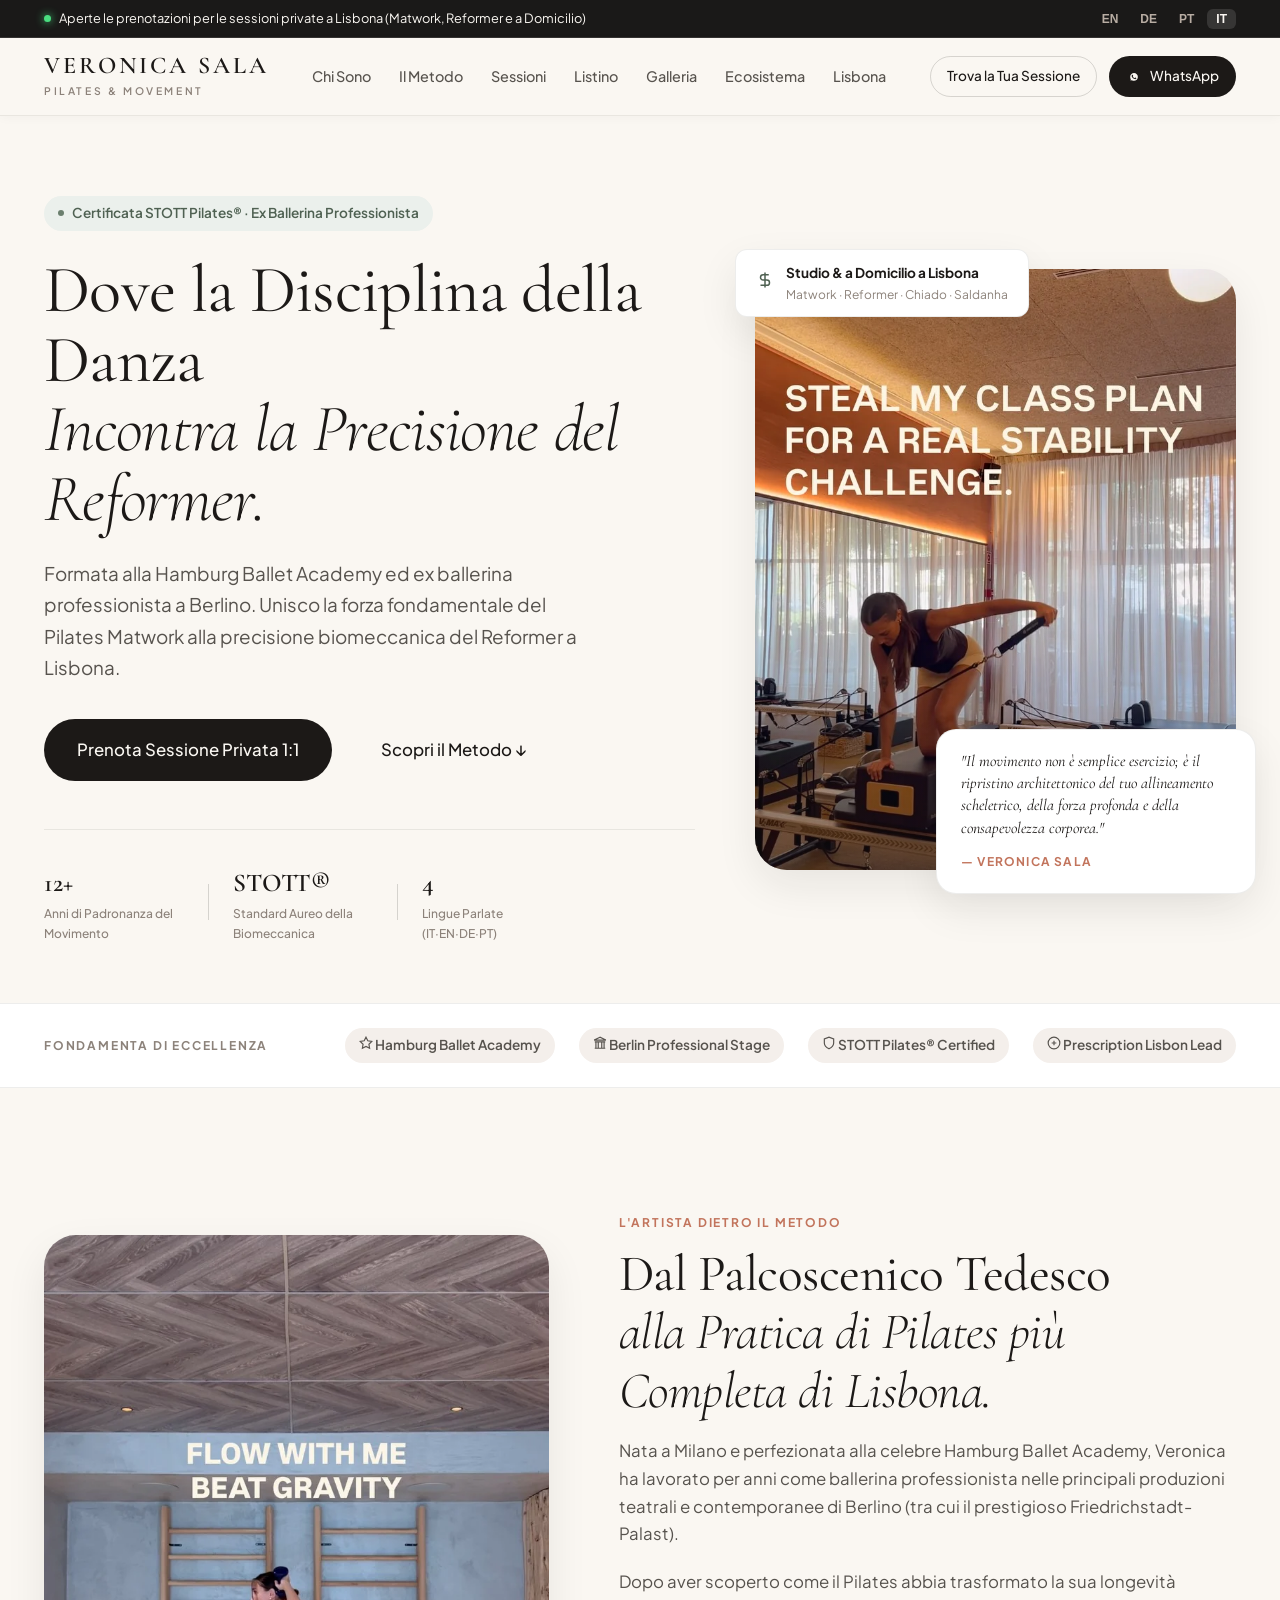
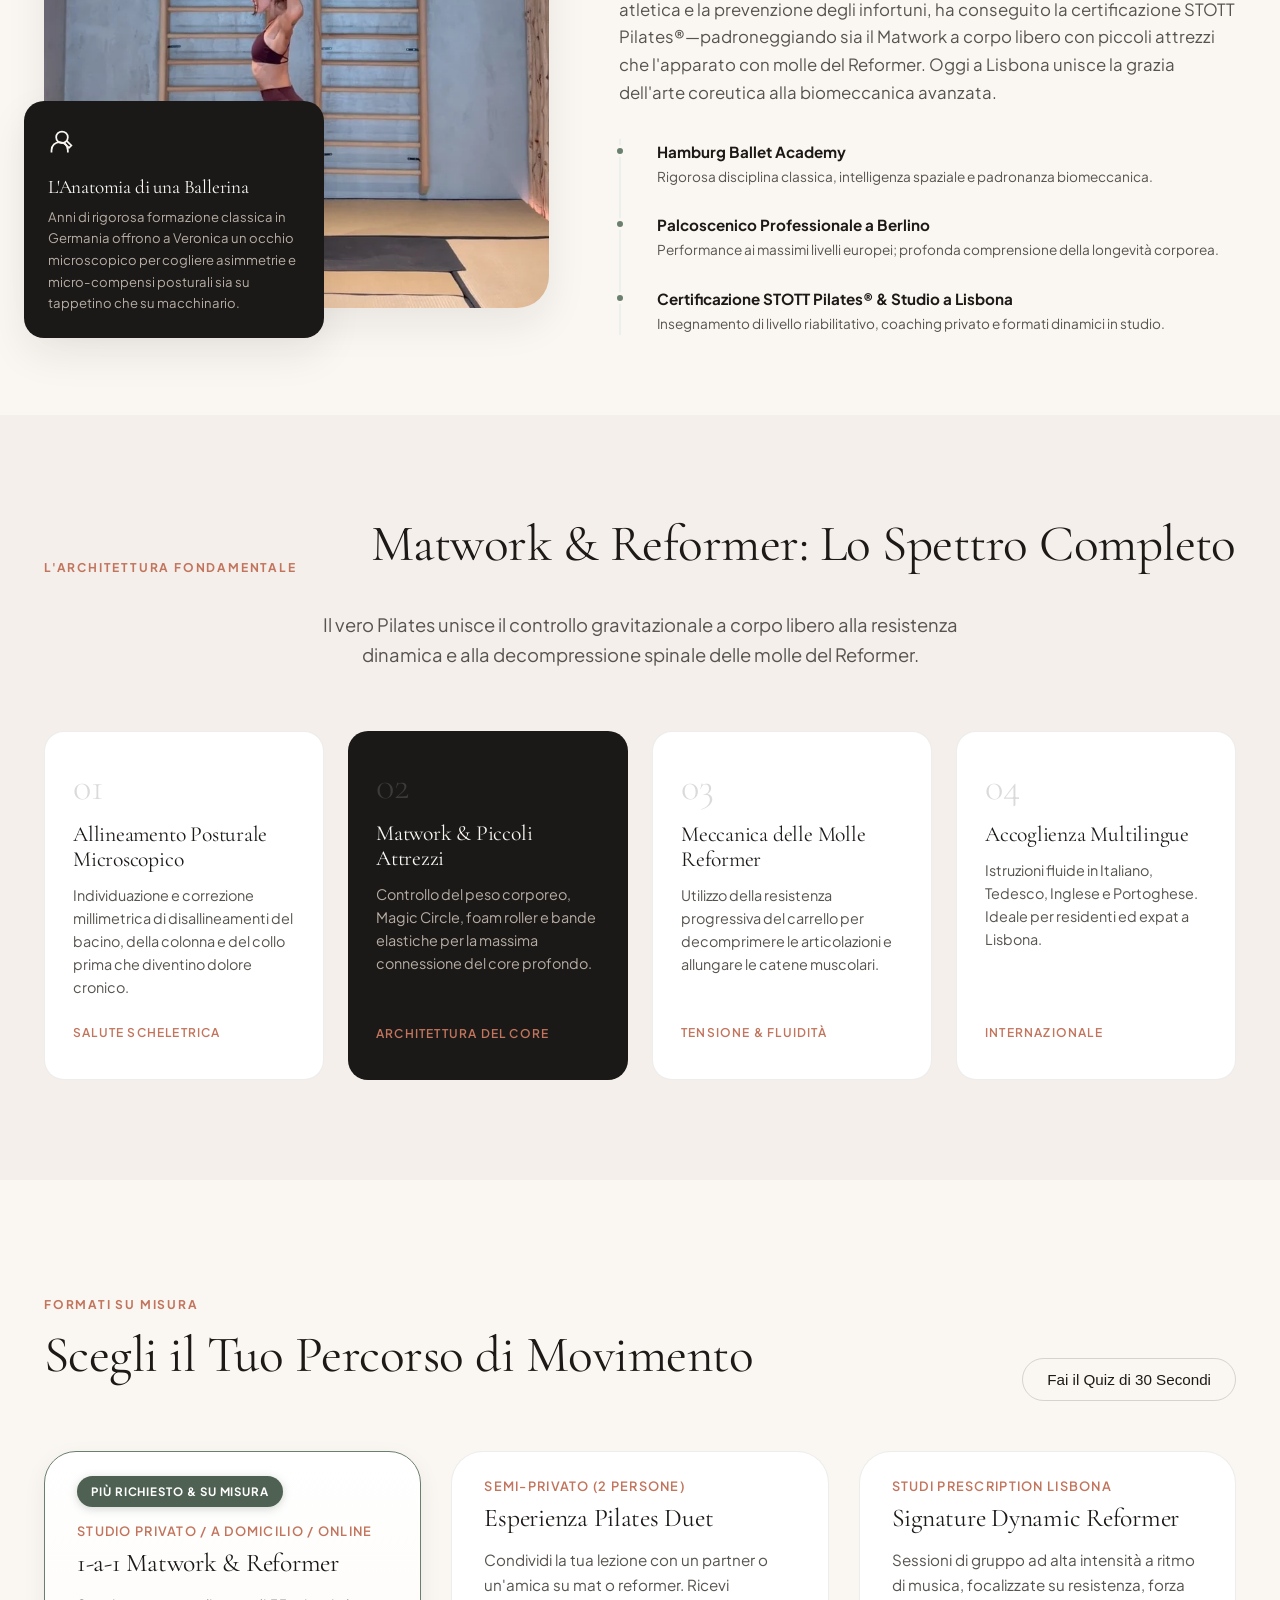
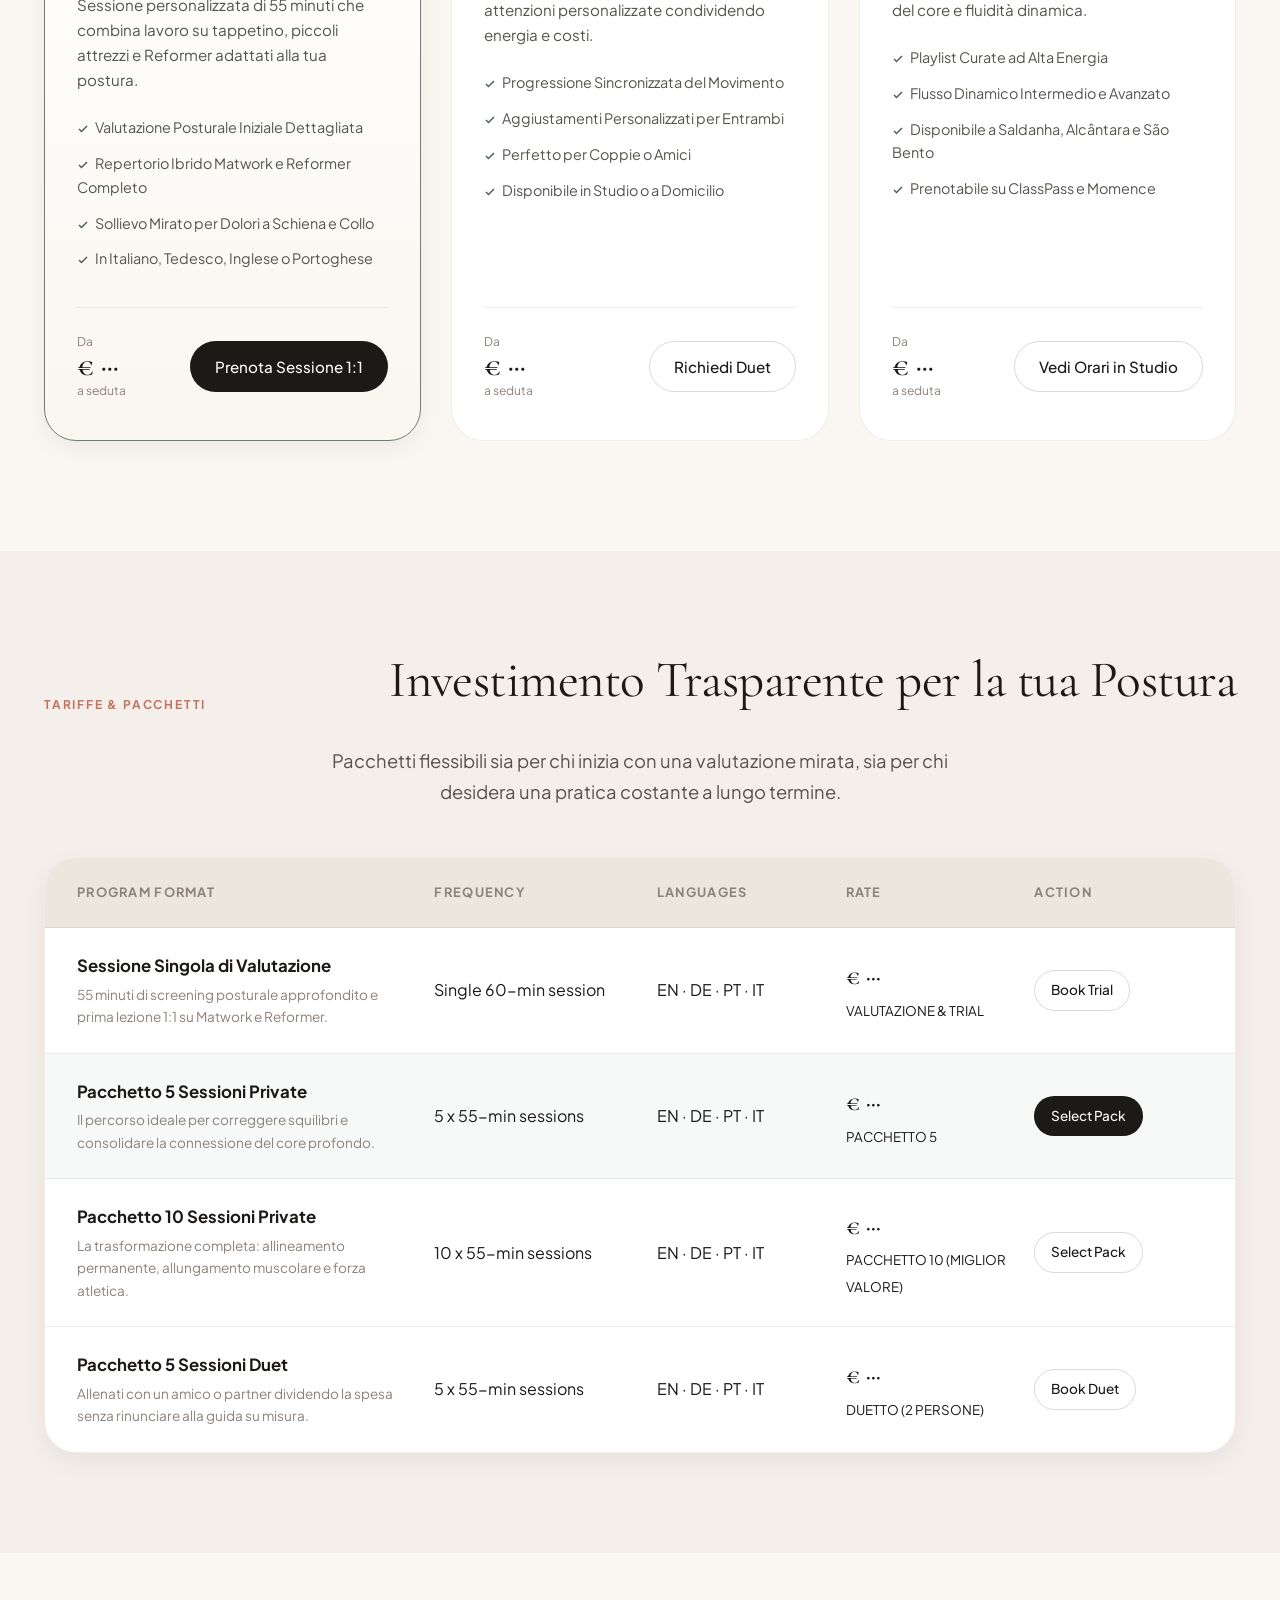
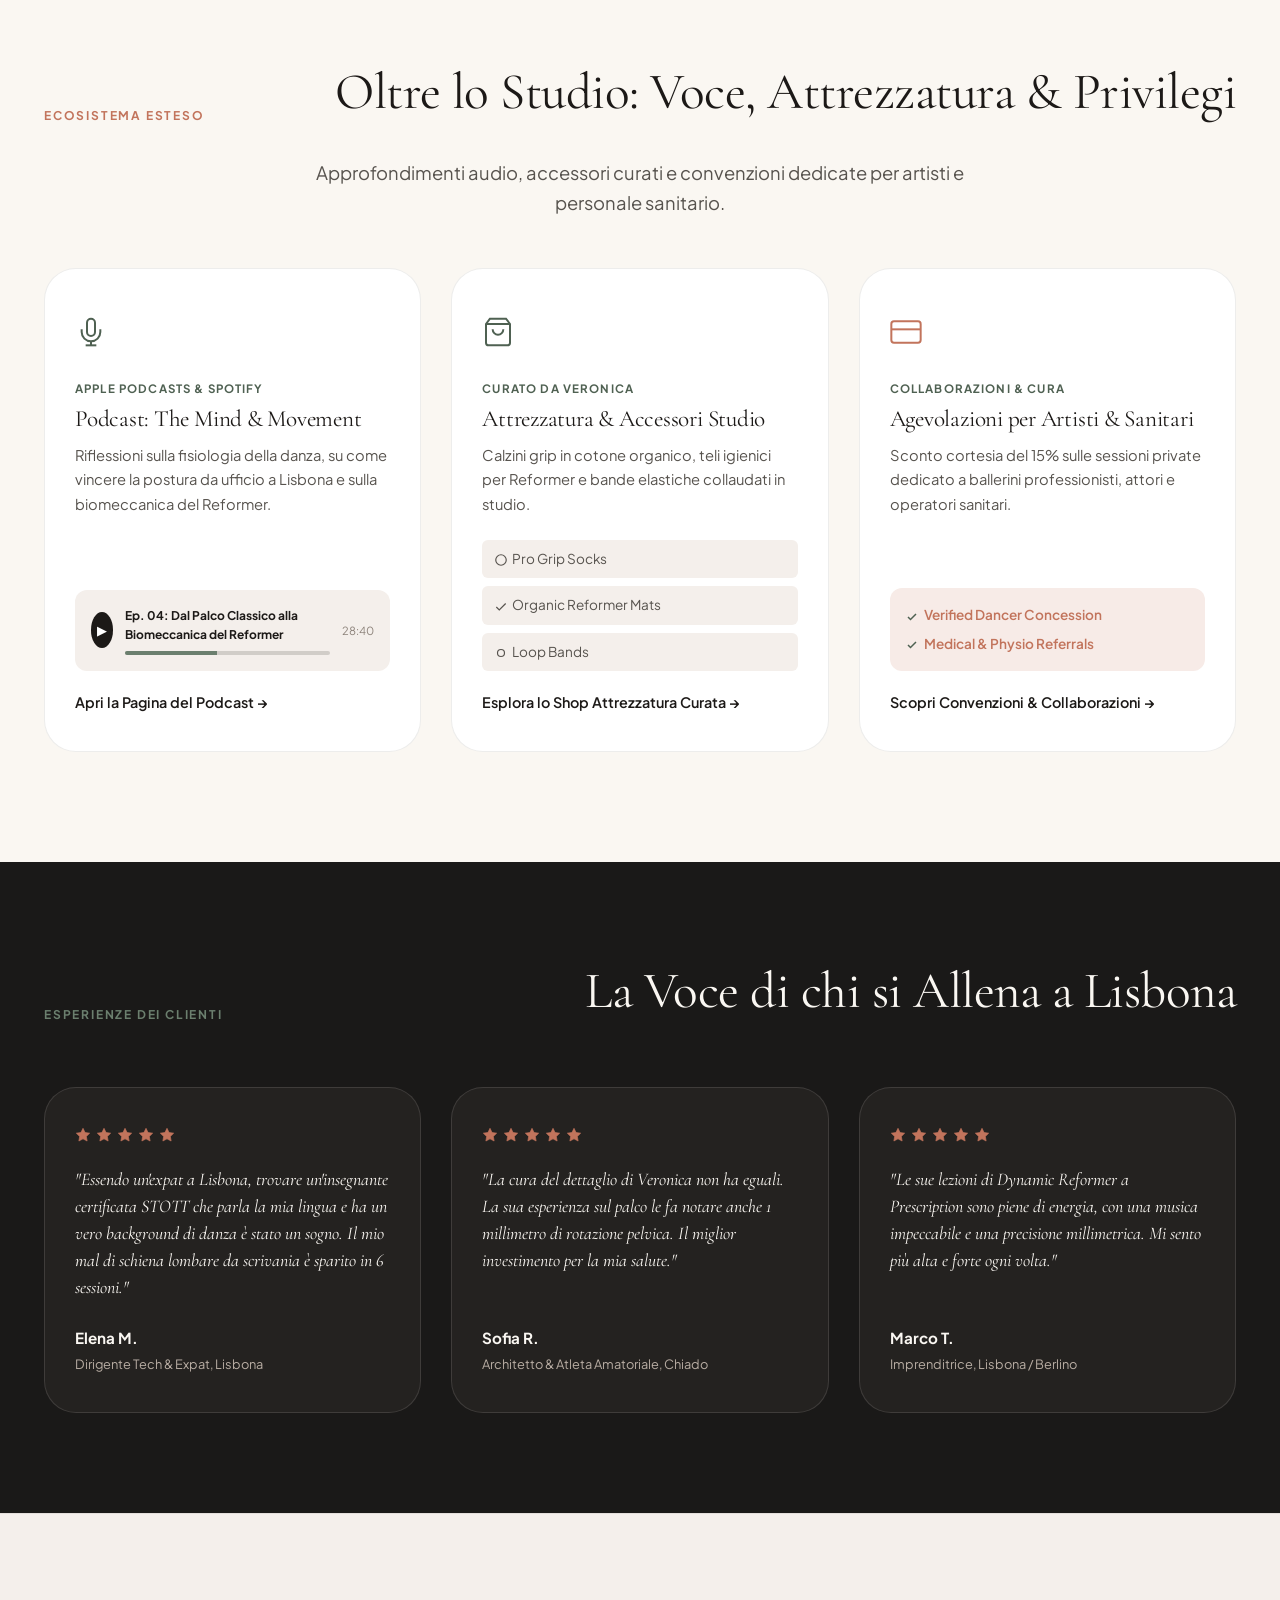
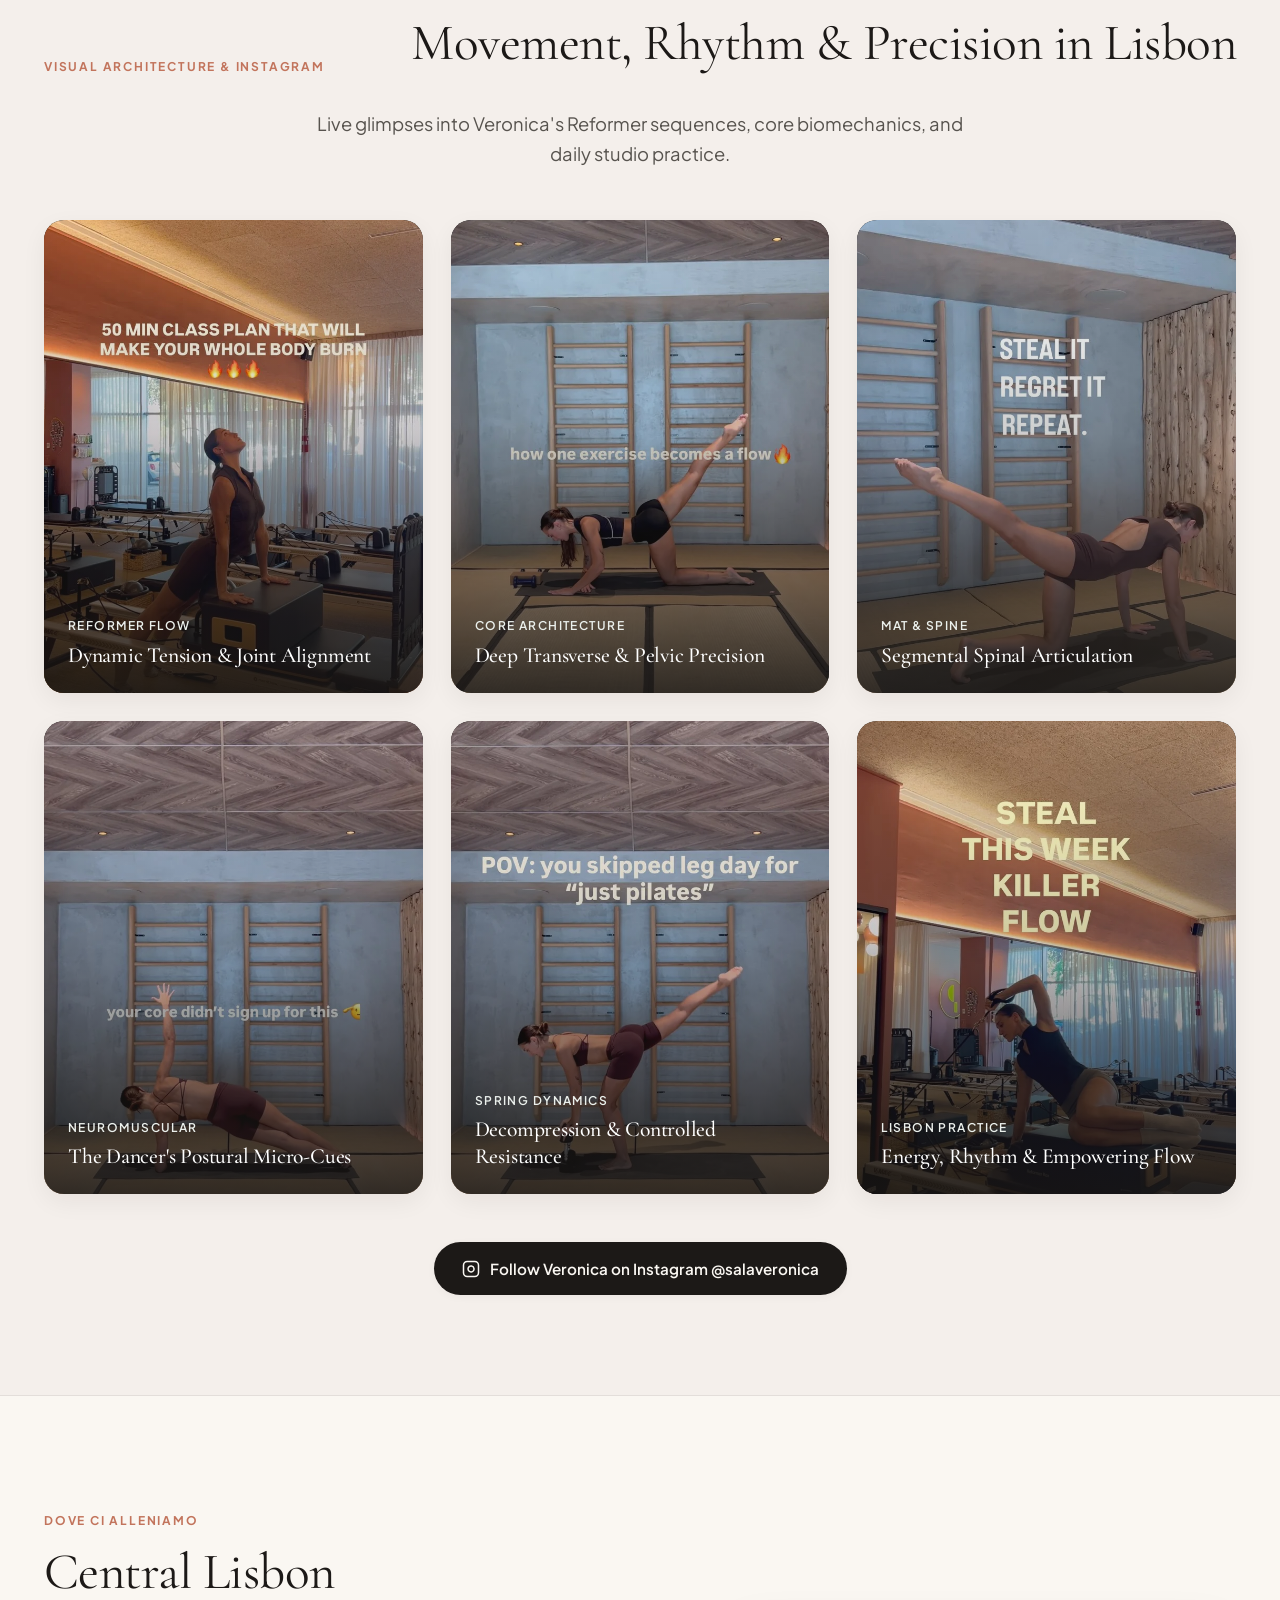
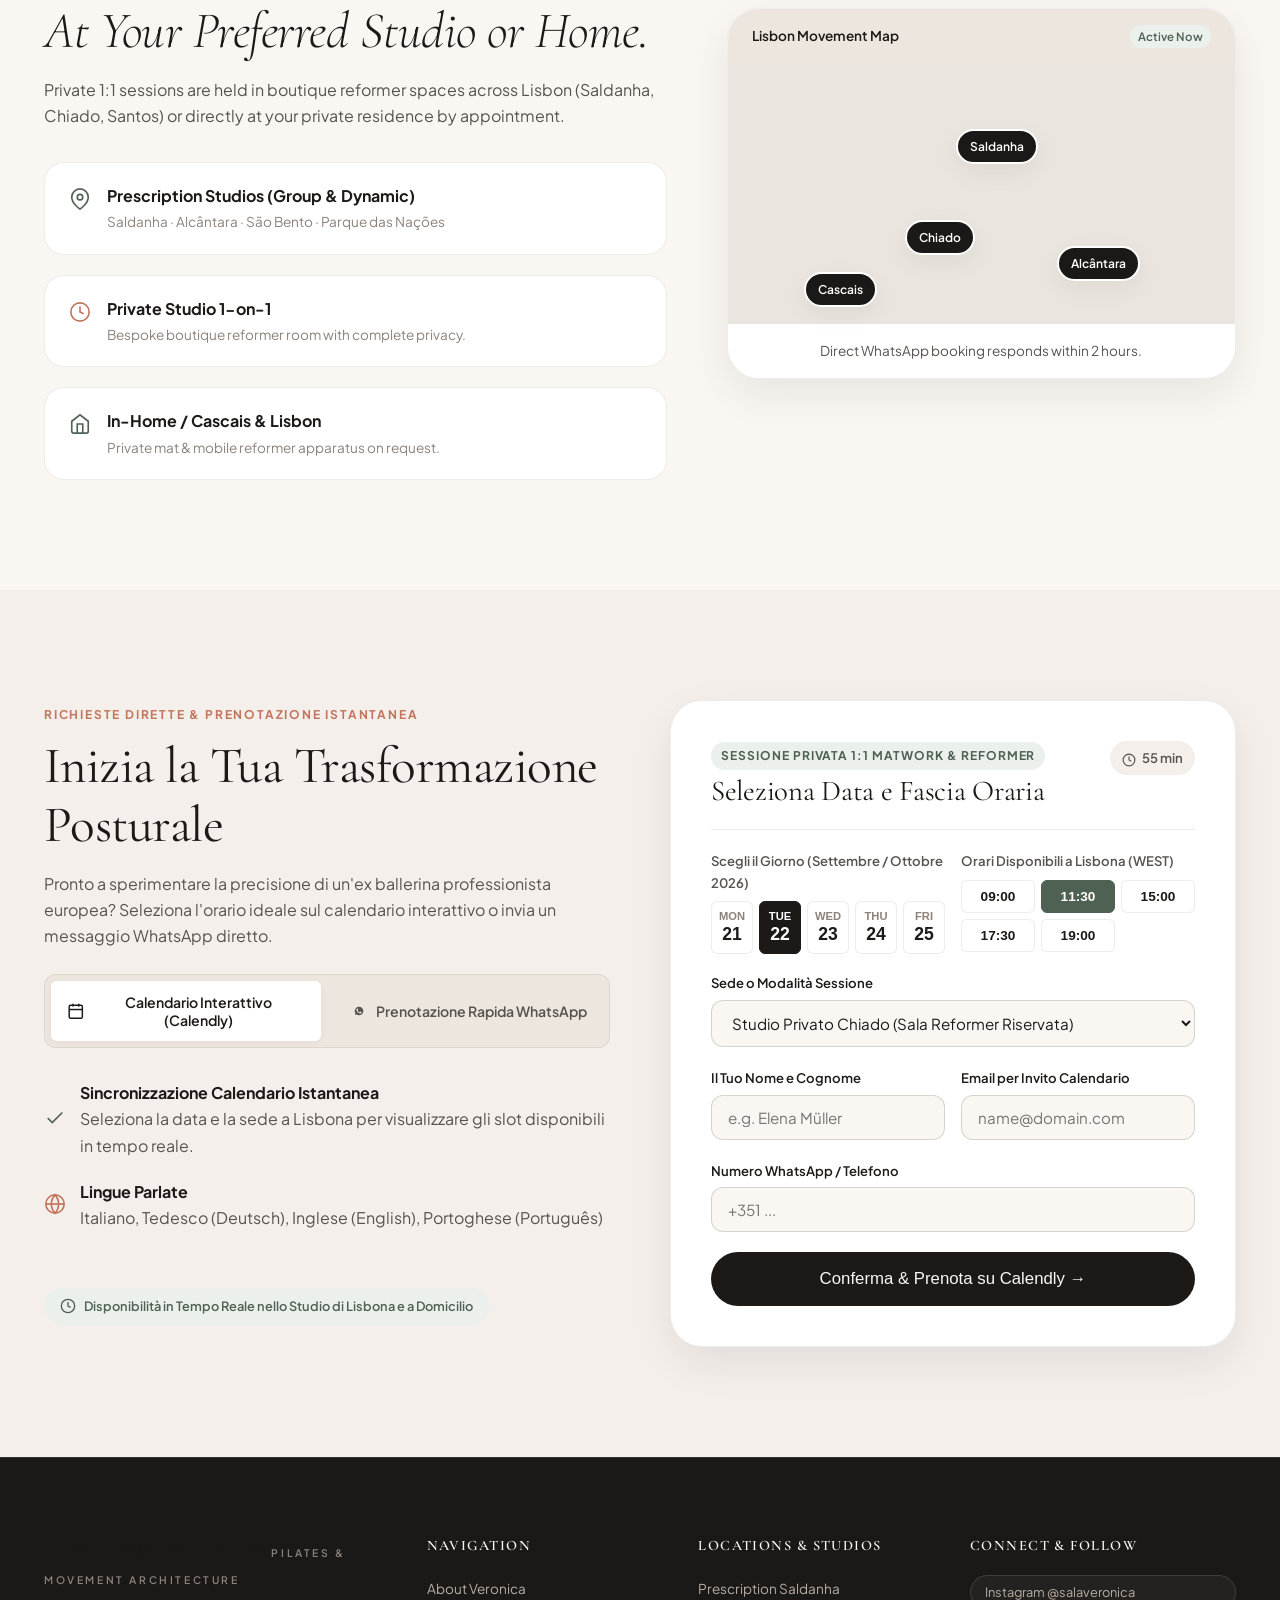
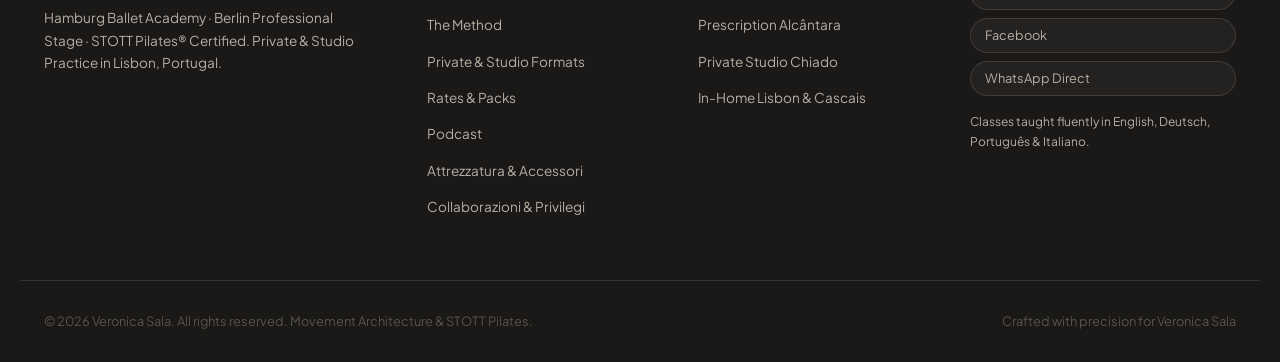
==== index.html @ 2405e132 "Aggiunte foto editoriali luxury allo shop, integrato badge verde pulito senza sbavature, tradotte in" ====
<!DOCTYPE html>
<html lang="en">
<head>
  <meta charset="UTF-8">
  <meta name="viewport" content="width=device-width, initial-scale=1.0">
  <title>Veronica Sala | Reformer Pilates & Movement Architecture — Lisbon</title>
  <meta name="description" content="Former professional dancer (Hamburg Ballet Academy & Berlin). Certified STOTT Pilates Instructor specializing in Dynamic Reformer, Postural Alignment and 1-on-1 Private Sessions in Lisbon.">
  
  <!-- Google Fonts: Cormorant Garamond (Serif elegance) + Plus Jakarta Sans (Clean modern luxury) -->
  <link rel="preconnect" href="https://fonts.googleapis.com">
  <link rel="preconnect" href="https://fonts.gstatic.com" crossorigin>
  <link href="https://fonts.googleapis.com/css2?family=Cormorant+Garamond:ital,wght@0,300;0,400;0,600;1,400;1,600&family=Plus+Jakarta+Sans:wght@300;400;500;600;700&display=swap" rel="stylesheet">
  
  <link rel="stylesheet" href="style.css?v=9.0">
</head>
<body>

  <!-- TOP BAR / LANGUAGE SWITCHER -->
  <aside class="announcement-bar">
    <div class="container announcement-inner">
      <div class="announcement-badge">
        <span class="pulse-dot"></span>
        <span data-i18n="announcement_text">Now Booking Autumn Private Sessions in Lisbon & Studio Classes</span>
      </div>
      <div class="lang-switcher" aria-label="Language selector">
        <button class="lang-btn active" data-lang="en">EN</button>
        <button class="lang-btn" data-lang="de">DE</button>
        <button class="lang-btn" data-lang="pt">PT</button>
        <button class="lang-btn" data-lang="it">IT</button>
      </div>
    </div>
  </aside>

  <!-- NAVIGATION HEADER -->
  <header class="site-header" id="header">
    <div class="container header-inner">
      <a href="index.html" class="brand-logo">
        <span class="logo-title">VERONICA SALA</span>
        <span class="logo-subtitle">PILATES & MOVEMENT</span>
      </a>

      <nav class="main-nav" id="mainNav">
        <ul>
          <li><a href="#about" data-i18n="nav_about">About</a></li>
          <li><a href="#method" data-i18n="nav_method">The Method</a></li>
          <li><a href="#sessions" data-i18n="nav_services">Sessions</a></li>
          <li><a href="#rates" data-i18n="nav_rates">Rates</a></li>
          <li><a href="#gallery" data-i18n="nav_gallery">Gallery</a></li>
          <li><a href="#ecosystem" data-i18n="nav_ecosystem">Ecosystem</a></li>
          <li><a href="#location" data-i18n="nav_location">Lisbon</a></li>
        </ul>
      </nav>

      <div class="header-actions">
        <a href="#contact" class="btn btn-sm btn-outline" data-i18n="nav_quiz_btn">Find Your Session</a>
        <a href="https://wa.me/351912345678?text=Hello%20Veronica,%20I%20would%20like%20to%20inquire%20about%20a%20Pilates%20Reformer%20session%20in%20Lisbon." target="_blank" class="btn btn-sm btn-primary">
          <svg width="16" height="16" viewBox="0 0 24 24" fill="currentColor"><path d="M12.031 6.172c-3.181 0-5.767 2.586-5.768 5.766-.001 1.298.38 2.27 1.019 3.287l-.582 2.128 2.182-.573c.978.58 1.911.928 3.145.929 3.178 0 5.767-2.587 5.768-5.766 0-3.18-2.587-5.771-5.764-5.771zm3.392 8.244c-.144.405-.837.774-1.17.824-.299.045-.677.063-1.092-.069-.252-.08-.575-.187-.988-.365-1.739-.751-2.874-2.502-2.961-2.617-.087-.116-.708-.94-.708-1.793s.448-1.273.607-1.446c.159-.173.346-.217.462-.217l.332.007c.106.005.249-.04.39.299.144.347.491 1.199.534 1.286.043.087.072.188.014.303-.058.116-.087.188-.173.289l-.26.303c-.087.087-.179.182-.077.357.101.174.449.741.964 1.201.662.591 1.221.774 1.394.861.173.086.275.072.376-.043.101-.116.433-.506.549-.679.116-.173.231-.144.39-.086.159.058 1.011.477 1.184.563.173.087.289.13.332.202.043.073.043.419-.101.824z"/></svg>
          <span>WhatsApp</span>
        </a>
      </div>
    </div>
  </header>

  <!-- MAIN HERO SECTION -->
  <main>
    <section class="hero-section" id="hero">
      <div class="container hero-grid">
        <div class="hero-content">
          <div class="hero-eyebrow">
            <span class="bullet"></span>
            <span data-i18n="hero_eyebrow">STOTT Pilates® Certified · Former Dancer</span>
          </div>
          <h1 class="hero-title">
            <span data-i18n="hero_title_1">Where Ballet Discipline</span><br>
            <span class="italic-serif" data-i18n="hero_title_italic">Meets Reformer Precision.</span>
          </h1>
          <p class="hero-lead" data-i18n="hero_lead">
            Trained at the Hamburg Ballet Academy and a former professional dancer in Berlin. Transforming strength, posture, and neurological body awareness through high-touch Reformer Pilates in Lisbon.
          </p>

          <div class="hero-cta-group">
            <a href="#contact" class="btn btn-primary btn-lg" data-i18n="hero_cta_primary">Book Private 1:1 Session</a>
            <a href="#method" class="btn btn-ghost btn-lg" data-i18n="hero_cta_secondary">Discover The Method ↓</a>
          </div>

          <div class="hero-credentials">
            <div class="cred-item">
              <span class="cred-num">12+</span>
              <span class="cred-label" data-i18n="cred_years">Years Stage & Movement Mastery</span>
            </div>
            <div class="cred-divider"></div>
            <div class="cred-item">
              <span class="cred-num">STOTT®</span>
              <span class="cred-label" data-i18n="cred_stott">Gold Standard Biomechanics</span>
            </div>
            <div class="cred-divider"></div>
            <div class="cred-item">
              <span class="cred-num">4</span>
              <span class="cred-label" data-i18n="cred_langs">Fluent Languages (EN·DE·PT·IT)</span>
            </div>
          </div>
        </div>

        <div class="hero-visual">
          <div class="visual-card">
            <div class="visual-badge">
              <span class="icon"><svg width="18" height="18" viewBox="0 0 24 24" fill="none" stroke="var(--accent-sage-dark)" stroke-width="2"><path d="M12 2v20M17 5H9.5a3.5 3.5 0 0 0 0 7h5a3.5 3.5 0 0 1 0 7H6"/></svg></span>
              <div>
                <strong data-i18n="hero_badge_title">Lisbon Studio & Private</strong>
                <p data-i18n="hero_badge_sub">Chiado · Saldanha · In-Home</p>
              </div>
            </div>
            <div class="visual-img-container">
              <img src="images/hero_reformer.webp" alt="Pilates Reformer Movement by Veronica Sala" class="hero-img">
              <div class="img-overlay"></div>
            </div>
            <div class="visual-quote-card">
              <p class="quote-text" data-i18n="hero_quote">"Movement is not just exercise; it is an architectural restoration of your skeletal alignment and inner power."</p>
              <span class="quote-author">— Veronica Sala</span>
            </div>
          </div>
        </div>
      </div>
    </section>

    <!-- TRUST STRIP -->
    <section class="trust-strip">
      <div class="container trust-inner">
        <span class="trust-title" data-i18n="trust_title">FOUNDATIONS OF EXCELLENCE</span>
        <div class="trust-logos">
          <div class="trust-badge"><svg width="14" height="14" viewBox="0 0 24 24" fill="none" stroke="currentColor" stroke-width="2"><path d="M12 2l3.09 6.26L22 9.27l-5 4.87 1.18 6.88L12 17.77l-6.18 3.25L7 14.14 2 9.27l6.91-1.01L12 2z"/></svg> Hamburg Ballet Academy</div>
          <div class="trust-badge"><svg width="14" height="14" viewBox="0 0 24 24" fill="none" stroke="currentColor" stroke-width="2"><path d="M3 21h18M3 10h18M5 10v11M19 10v11M9 10v11M15 10v11M12 2L2 7h20L12 2z"/></svg> Berlin Professional Stage</div>
          <div class="trust-badge"><svg width="14" height="14" viewBox="0 0 24 24" fill="none" stroke="currentColor" stroke-width="2"><path d="M12 22s8-4 8-10V5l-8-3-8 3v7c0 6 8 10 8 10z"/></svg> STOTT Pilates® Certified</div>
          <div class="trust-badge"><svg width="14" height="14" viewBox="0 0 24 24" fill="none" stroke="currentColor" stroke-width="2"><circle cx="12" cy="12" r="10"/><path d="M12 8v8M8 12h8"/></svg> Prescription Lisbon Lead</div>
        </div>
      </div>
    </section>

    <!-- ABOUT SECTION -->
    <section class="about-section" id="about">
      <div class="container about-grid">
        <div class="about-images">
          <div class="about-img-main">
            <img src="images/about_dancer.webp" alt="Veronica Sala Reformer Instruction">
          </div>
          <div class="about-card-float">
            <div class="float-icon"><svg width="28" height="28" viewBox="0 0 24 24" fill="none" stroke="currentColor" stroke-width="1.5"><circle cx="12" cy="8" r="5"/><path d="M3 21v-2a7 7 0 0 1 14 0v2"/><path d="M16 11l4 4-2 2-4-4"/></svg></div>
            <h4 data-i18n="about_float_title">Anatomy of a Dancer</h4>
            <p data-i18n="about_float_desc">Years of rigorous classical training in Germany give Veronica a microscopic eye for postural asymmetries and micro-compensation.</p>
          </div>
        </div>

        <div class="about-text">
          <span class="section-tag" data-i18n="about_tag">THE ARTIST BEHIND THE METHOD</span>
          <h2 class="section-title">
            <span data-i18n="about_title_1">From the German Stage</span><br>
            <span class="italic-serif" data-i18n="about_title_2">to Lisbon's Most Precise Reformer Practice.</span>
          </h2>
          <p class="paragraph" data-i18n="about_p1">
            Born in Milan and shaped by the world-renowned <strong>Hamburg Ballet Academy</strong>, Veronica spent years performing as a professional dancer in Berlin's elite contemporary and theatre productions (including the prestigious <em>Friedrichstadt-Palast</em>).
          </p>
          <p class="paragraph" data-i18n="about_p2">
            After discovering how Pilates revolutionized her own physical longevity and injury resilience, she completed the rigorous <strong>STOTT Pilates® certification</strong>. Today, as a lead trainer in Lisbon, she bridges the grace of classical stage artistry with contemporary sports science.
          </p>

          <div class="timeline-box">
            <div class="timeline-step">
              <span class="step-dot"></span>
              <div>
                <strong data-i18n="time_1_title">Hamburg Ballet Academy</strong>
                <p data-i18n="time_1_desc">Rigorous classical foundation, spatial intelligence & biomechanical mastery.</p>
              </div>
            </div>
            <div class="timeline-step">
              <span class="step-dot"></span>
              <div>
                <strong data-i18n="time_2_title">Berlin Professional Stage</strong>
                <p data-i18n="time_2_desc">Performing at world-class levels; understanding body longevity and injury recovery.</p>
              </div>
            </div>
            <div class="timeline-step">
              <span class="step-dot"></span>
              <div>
                <strong data-i18n="time_3_title">STOTT Pilates® & Lisbon Studio</strong>
                <p data-i18n="time_3_desc">Certified rehabilitation-grade instruction, private coaching & dynamic group formats.</p>
              </div>
            </div>
          </div>
        </div>
      </div>
    </section>

    <!-- THE METHOD (PILLARS) -->
    <section class="method-section" id="method">
      <div class="container">
        <div class="section-header text-center">
          <span class="section-tag" data-i18n="method_tag">THE CORE ARCHITECTURE</span>
          <h2 class="section-title" data-i18n="method_title">Why the Dancer's Eye Transforms Your Reformer Session</h2>
          <p class="section-subtitle" data-i18n="method_subtitle">Pilates isn't about counting repetitions. It is about neuromuscular re-patterning, spring tension dynamics, and graceful resilience.</p>
        </div>

        <div class="bento-grid">
          <div class="bento-card">
            <div class="bento-number">01</div>
            <h3 class="bento-title" data-i18n="m1_title">Microscopic Postural Alignment</h3>
            <p class="bento-desc" data-i18n="m1_desc">Detecting and correcting pelvic tilts, spinal imbalances, and neck strain before they turn into chronic pain.</p>
            <div class="bento-tag" data-i18n="m1_tag">Skeletal Health</div>
          </div>

          <div class="bento-card highlight-card">
            <div class="bento-number">02</div>
            <h3 class="bento-title" data-i18n="m2_title">STOTT® Dynamic Tension Control</h3>
            <p class="bento-desc" data-i18n="m2_desc">Harnessing the carriage springs to decompress joints while activating the deep transverse abdominis and pelvic floor.</p>
            <div class="bento-tag" data-i18n="m2_tag">Core Architecture</div>
          </div>

          <div class="bento-card">
            <div class="bento-number">03</div>
            <h3 class="bento-title" data-i18n="m3_title">Musicality, Tempo & Rhythm</h3>
            <p class="bento-desc" data-i18n="m3_desc">Informed by a lifetime of music and choreography, classes flow with motivating tempo and uninterrupted energy.</p>
            <div class="bento-tag" data-i18n="m3_tag">Flow & Endurance</div>
          </div>

          <div class="bento-card">
            <div class="bento-number">04</div>
            <h3 class="bento-title" data-i18n="m4_title">Multilingual Warmth</h3>
            <p class="bento-desc" data-i18n="m4_desc">Seamless cues in English, German, Portuguese, or Italian. Perfect for Lisbon's international community.</p>
            <div class="bento-tag" data-i18n="m4_tag">Expat Friendly</div>
          </div>
        </div>
      </div>
    </section>

    <!-- SESSIONS & FORMATS -->
    <section class="sessions-section" id="sessions">
      <div class="container">
        <div class="section-header">
          <div class="header-left">
            <span class="section-tag" data-i18n="sessions_tag">TAILORED FORMATS</span>
            <h2 class="section-title" data-i18n="sessions_title">Choose Your Movement Journey</h2>
          </div>
          <div class="header-right">
            <button class="btn btn-outline" id="openQuizBtn" data-i18n="quiz_trigger_btn">Take the 30-sec Match Quiz</button>
          </div>
        </div>

        <div class="mobile-swipe-hint"><svg width="14" height="14" viewBox="0 0 24 24" fill="none" stroke="currentColor" stroke-width="2"><polyline points="15 18 9 12 15 6"/></svg> <span data-i18n="swipe_hint">Scorri le schede</span> <svg width="14" height="14" viewBox="0 0 24 24" fill="none" stroke="currentColor" stroke-width="2"><polyline points="9 18 15 12 9 6"/></svg></div>
        <div class="sessions-grid">
          <!-- CARD 1: 1-on-1 Private -->
          <article class="session-card featured">
            <div class="card-badge-pill" data-i18n="badge_most_exclusive">PIÙ RICHIESTO & SU MISURA</div>
            <div class="card-head">
              <span class="card-subtitle" data-i18n="s1_sub">Studio Privato / A Domicilio / Online</span>
              <h3 class="card-title" data-i18n="s1_title">1-a-1 Matwork & Reformer</h3>
            </div>
            <p class="card-desc" data-i18n="s1_desc">Sessione personalizzata di 55 minuti che combina lavoro su tappetino, piccoli attrezzi e Reformer adattati alla tua postura.</p>
            <ul class="card-features">
              <li><svg width="12" height="12" viewBox="0 0 24 24" fill="none" stroke="var(--accent-sage-dark)" stroke-width="3" style="display:inline; vertical-align:middle; margin-right:6px;"><polyline points="20 6 9 17 4 12"/></svg><span data-i18n="s1_f1">Valutazione Posturale Iniziale Dettagliata</span></li>
              <li><svg width="12" height="12" viewBox="0 0 24 24" fill="none" stroke="var(--accent-sage-dark)" stroke-width="3" style="display:inline; vertical-align:middle; margin-right:6px;"><polyline points="20 6 9 17 4 12"/></svg><span data-i18n="s1_f2">Repertorio Ibrido Matwork e Reformer Completo</span></li>
              <li><svg width="12" height="12" viewBox="0 0 24 24" fill="none" stroke="var(--accent-sage-dark)" stroke-width="3" style="display:inline; vertical-align:middle; margin-right:6px;"><polyline points="20 6 9 17 4 12"/></svg><span data-i18n="s1_f3">Sollievo Mirato per Dolori a Schiena e Collo</span></li>
              <li><svg width="12" height="12" viewBox="0 0 24 24" fill="none" stroke="var(--accent-sage-dark)" stroke-width="3" style="display:inline; vertical-align:middle; margin-right:6px;"><polyline points="20 6 9 17 4 12"/></svg><span data-i18n="s1_f4">In Italiano, Tedesco, Inglese o Portoghese</span></li>
            </ul>
            <div class="card-footer">
              <div class="price-box">
                <span class="price-from" data-i18n="price_from">Da</span>
                <span class="price-val">€ ···</span>
                <span class="price-unit" data-i18n="rate_session">/ seduta</span>
              </div>
              <a href="#contact" class="btn btn-primary" data-i18n="btn_book_private">Prenota Sessione 1:1</a>
            </div>
          </article>

          <!-- CARD 2: Duet Session -->
          <article class="session-card">
            <div class="card-head">
              <span class="card-subtitle" data-i18n="s2_sub">Semi-Privato (2 Persone)</span>
              <h3 class="card-title" data-i18n="s2_title">Esperienza Pilates Duet</h3>
            </div>
            <p class="card-desc" data-i18n="s2_desc">Condividi la tua lezione con un partner o un'amica su mat o reformer. Ricevi attenzioni personalizzate condividendo energia e costi.</p>
            <ul class="card-features">
              <li><svg width="12" height="12" viewBox="0 0 24 24" fill="none" stroke="var(--accent-sage-dark)" stroke-width="3" style="display:inline; vertical-align:middle; margin-right:6px;"><polyline points="20 6 9 17 4 12"/></svg><span data-i18n="s2_f1">Progressione Sincronizzata del Movimento</span></li>
              <li><svg width="12" height="12" viewBox="0 0 24 24" fill="none" stroke="var(--accent-sage-dark)" stroke-width="3" style="display:inline; vertical-align:middle; margin-right:6px;"><polyline points="20 6 9 17 4 12"/></svg><span data-i18n="s2_f2">Aggiustamenti Personalizzati per Entrambi</span></li>
              <li><svg width="12" height="12" viewBox="0 0 24 24" fill="none" stroke="var(--accent-sage-dark)" stroke-width="3" style="display:inline; vertical-align:middle; margin-right:6px;"><polyline points="20 6 9 17 4 12"/></svg><span data-i18n="s2_f3">Perfetto per Coppie o Amici</span></li>
              <li><svg width="12" height="12" viewBox="0 0 24 24" fill="none" stroke="var(--accent-sage-dark)" stroke-width="3" style="display:inline; vertical-align:middle; margin-right:6px;"><polyline points="20 6 9 17 4 12"/></svg><span data-i18n="s2_f4">Disponibile in Studio o a Domicilio</span></li>
            </ul>
            <div class="card-footer">
              <div class="price-box">
                <span class="price-from" data-i18n="price_from">Da</span>
                <span class="price-val">€ ···</span>
                <span class="price-unit" data-i18n="rate_session">/ persona</span>
              </div>
              <a href="#contact" class="btn btn-outline" data-i18n="btn_book_duet">Richiedi Duet</a>
            </div>
          </article>

          <!-- CARD 3: Studio Classes -->
          <article class="session-card">
            <div class="card-head">
              <span class="card-subtitle" data-i18n="s3_sub">Studi Prescription Lisbona</span>
              <h3 class="card-title" data-i18n="s3_title">Signature Dynamic Reformer</h3>
            </div>
            <p class="card-desc" data-i18n="s3_desc">Sessioni di gruppo ad alta intensità a ritmo di musica, focalizzate su resistenza, forza del core e fluidità dinamica.</p>
            <ul class="card-features">
              <li><svg width="12" height="12" viewBox="0 0 24 24" fill="none" stroke="var(--accent-sage-dark)" stroke-width="3" style="display:inline; vertical-align:middle; margin-right:6px;"><polyline points="20 6 9 17 4 12"/></svg><span data-i18n="s3_f1">Playlist Curate ad Alta Energia</span></li>
              <li><svg width="12" height="12" viewBox="0 0 24 24" fill="none" stroke="var(--accent-sage-dark)" stroke-width="3" style="display:inline; vertical-align:middle; margin-right:6px;"><polyline points="20 6 9 17 4 12"/></svg><span data-i18n="s3_f2">Flusso Dinamico Intermedio e Avanzato</span></li>
              <li><svg width="12" height="12" viewBox="0 0 24 24" fill="none" stroke="var(--accent-sage-dark)" stroke-width="3" style="display:inline; vertical-align:middle; margin-right:6px;"><polyline points="20 6 9 17 4 12"/></svg><span data-i18n="s3_f3">Disponibile a Saldanha, Alcântara e São Bento</span></li>
              <li><svg width="12" height="12" viewBox="0 0 24 24" fill="none" stroke="var(--accent-sage-dark)" stroke-width="3" style="display:inline; vertical-align:middle; margin-right:6px;"><polyline points="20 6 9 17 4 12"/></svg><span data-i18n="s3_f4">Prenotabile su ClassPass e Momence</span></li>
            </ul>
            <div class="card-footer">
              <div class="price-box">
                <span class="price-from" data-i18n="price_from">Da</span>
                <span class="price-val">€ ···</span>
                <span class="price-unit" data-i18n="rate_session">/ lezione</span>
              </div>
              <a href="#location" class="btn btn-outline" data-i18n="btn_view_schedule">Vedi Orari in Studio</a>
            </div>
          </article>
        </div>
      </div>
    </section>

    <!-- RATES & PACKAGES -->
    <section class="rates-section" id="rates">
      <div class="container">
        <div class="section-header text-center">
          <span class="section-tag" data-i18n="rates_tag">INVESTMENT IN YOUR BODY</span>
          <h2 class="section-title" data-i18n="rates_title">Transparent Rates & Value Packs</h2>
          <p class="section-subtitle" data-i18n="rates_subtitle">All private sessions include full reformer access, equipment sanitation, and ongoing postural tracking.</p>
        </div>

        <div class="rates-table-card">
          <div class="rates-row table-head">
            <div data-i18n="th_format">Program Format</div>
            <div data-i18n="th_freq">Frequency</div>
            <div data-i18n="th_langs">Languages</div>
            <div data-i18n="th_rate">Rate</div>
            <div data-i18n="th_action">Action</div>
          </div>

          <div class="rates-row">
            <div>
              <strong data-i18n="r1_title">Single Trial & Posture Assessment</strong>
              <p data-i18n="r1_desc">Ideal for first-timers to evaluate spinal alignment & establish goals.</p>
            </div>
            <div data-i18n="r1_freq">Single 60-min session</div>
            <div>EN · DE · PT · IT</div>
            <div><span class="rate-highlight">€ ···</span> <small data-i18n="r1_badge">Intro Special</small></div>
            <div><a href="#contact" class="btn btn-sm btn-outline" data-i18n="btn_book_trial">Book Trial</a></div>
          </div>

          <div class="rates-row featured-row">
            <div>
              <strong data-i18n="r2_title">5-Session Private Transformation Pack</strong>
              <p data-i18n="r2_desc">Build consistent core engagement, spinal decompression and tone.</p>
            </div>
            <div data-i18n="r2_freq">5 x 55-min sessions</div>
            <div>EN · DE · PT · IT</div>
            <div><span class="rate-highlight">€ ···</span> <small data-i18n="r2_badge">5 Sessions</small></div>
            <div><a href="#contact" class="btn btn-sm btn-primary" data-i18n="btn_select_pack">Select Pack</a></div>
          </div>

          <div class="rates-row">
            <div>
              <strong data-i18n="r3_title">10-Session Master Practitioner Pack</strong>
              <p data-i18n="r3_desc">Complete neuromuscular overhaul with priority weekly booking slots.</p>
            </div>
            <div>10 x 55-min sessions</div>
            <div>EN · DE · PT · IT</div>
            <div><span class="rate-highlight">€ ···</span> <small data-i18n="r3_badge">10 Sessions</small></div>
            <div><a href="#contact" class="btn btn-sm btn-outline" data-i18n="btn_select_pack">Select Pack</a></div>
          </div>

          <div class="rates-row">
            <div>
              <strong data-i18n="r4_title">Duet 5-Pack (Two People)</strong>
              <p data-i18n="r4_desc">Share private attention with partner or colleague.</p>
            </div>
            <div data-i18n="r2_freq">5 x 55-min sessions</div>
            <div>EN · DE · PT · IT</div>
            <div><span class="rate-highlight">€ ···</span> <small data-i18n="r4_badge">Duet Pack</small></div>
            <div><a href="#contact" class="btn btn-sm btn-outline" data-i18n="btn_book_duet_row">Book Duet</a></div>
          </div>
        </div>
      </div>
    </section>

    <!-- THE VERONICA ECOSYSTEM (BENCHMARK "COPIA E RUBA" ADDITIONS) -->
    <section class="ecosystem-section" id="ecosystem">
      <div class="container">
        <div class="section-header text-center">
          <span class="section-tag" data-i18n="eco_tag">THE EXTENDED ECOSYSTEM</span>
          <h2 class="section-title" data-i18n="eco_title">Beyond the Studio: Sound, Gear & Privileges</h2>
          <p class="section-subtitle" data-i18n="eco_subtitle">Inspired by Europe’s leading movement pioneers: audio masterclasses, curated equipment, and community privileges.</p>
        </div>

        <div class="mobile-swipe-hint"><svg width="14" height="14" viewBox="0 0 24 24" fill="none" stroke="currentColor" stroke-width="2"><polyline points="15 18 9 12 15 6"/></svg> <span data-i18n="swipe_hint">Scorri le schede</span> <svg width="14" height="14" viewBox="0 0 24 24" fill="none" stroke="currentColor" stroke-width="2"><polyline points="9 18 15 12 9 6"/></svg></div>
        <div class="eco-grid">
          <!-- PODCAST MODULE -->
          <div class="eco-card podcast-card">
            <div class="eco-icon"><svg width="32" height="32" viewBox="0 0 24 24" fill="none" stroke="var(--accent-sage-dark)" stroke-width="1.5"><path d="M12 2a3 3 0 0 0-3 3v7a3 3 0 0 0 6 0V5a3 3 0 0 0-3-3z"/><path d="M19 10v2a7 7 0 0 1-14 0v-2"/><line x1="12" y1="19" x2="12" y2="22"/><line x1="8" y1="22" x2="16" y2="22"/></svg></div>
            <div class="eco-badge" data-i18n="pod_badge">Apple Podcasts & Spotify</div>
            <h3 class="eco-title" data-i18n="pod_title">The Mind & Movement Podcast</h3>
            <p class="eco-desc" data-i18n="pod_desc">Conversations on dance physiology, overcoming desk posture in Lisbon, and the science of the Reformer.</p>
            
            <div class="podcast-player-mockup">
              <div class="player-track">
                <button class="play-btn">▶</button>
                <div class="track-info">
                  <strong data-i18n="pod_track">Ep. 14: From Classical Stage to Reformer Biomechanics</strong>
                  <div class="progress-bar"><div class="progress-fill" style="width: 45%;"></div></div>
                </div>
                <span class="track-time">28:40</span>
              </div>
            </div>
            <a href="podcast.html" class="eco-link" data-i18n="pod_link">Listen to Podcast Episodes →</a>
          </div>

          <!-- CURATED SHOP & GEAR -->
          <div class="eco-card">
            <div class="eco-icon"><svg width="32" height="32" viewBox="0 0 24 24" fill="none" stroke="var(--accent-sage-dark)" stroke-width="1.5"><path d="M6 2L3 6v14a2 2 0 0 0 2 2h14a2 2 0 0 0 2-2V6l-3-4z"/><line x1="3" y1="6" x2="21" y2="6"/><path d="M16 10a4 4 0 0 1-8 0"/></svg></div>
            <div class="eco-badge" data-i18n="shop_badge">Curated by Veronica</div>
            <h3 class="eco-title" data-i18n="shop_title">Studio Gear & Essentials</h3>
            <p class="eco-desc" data-i18n="shop_desc">The exact organic cotton grip socks, non-slip reformer towels, and resistance loops tested on the stage and in studio.</p>
            <div class="gear-tags">
              <span><svg width="14" height="14" viewBox="0 0 24 24" fill="none" stroke="currentColor" stroke-width="2" style="display:inline; vertical-align:middle; margin-right:4px;"><circle cx="12" cy="12" r="9"/></svg>Pro Grip Socks</span>
              <span><svg width="14" height="14" viewBox="0 0 24 24" fill="none" stroke="currentColor" stroke-width="2" style="display:inline; vertical-align:middle; margin-right:4px;"><path d="M20 6L9 17l-5-5"/></svg>Organic Reformer Mats</span>
              <span><svg width="14" height="14" viewBox="0 0 24 24" fill="none" stroke="currentColor" stroke-width="2" style="display:inline; vertical-align:middle; margin-right:4px;"><circle cx="12" cy="12" r="6"/></svg>Loop Bands</span>
            </div>
            <a href="shop.html" class="eco-link" data-i18n="shop_link">Explore Curated Studio Gear →</a>
          </div>

          <!-- COMMUNITY PRIVILEGES (BLUE LIGHT & ARTISTS) -->
          <div class="eco-card">
            <div class="eco-icon"><svg width="32" height="32" viewBox="0 0 24 24" fill="none" stroke="var(--accent-terra)" stroke-width="1.5"><rect x="1" y="4" width="22" height="16" rx="2" ry="2"/><line x1="1" y1="10" x2="23" y2="10"/></svg></div>
            <div class="eco-badge" data-i18n="priv_badge">Partnership & Care</div>
            <h3 class="eco-title" data-i18n="priv_title">Artists & Healthcare Privileges</h3>
            <p class="eco-desc" data-i18n="priv_desc">A dedicated 15% courtesy concession on private sessions for active dancers, theatre performers, and healthcare workers.</p>
            <div class="priv-box">
              <span><svg width="12" height="12" viewBox="0 0 24 24" fill="none" stroke="var(--accent-sage-dark)" stroke-width="3" style="display:inline; vertical-align:middle; margin-right:6px;"><polyline points="20 6 9 17 4 12"/></svg>Verified Dancer Concession</span>
              <span><svg width="12" height="12" viewBox="0 0 24 24" fill="none" stroke="var(--accent-sage-dark)" stroke-width="3" style="display:inline; vertical-align:middle; margin-right:6px;"><polyline points="20 6 9 17 4 12"/></svg>Medical & Physio Referrals</span>
            </div>
            <a href="collaborazioni.html" class="eco-link" data-i18n="priv_link">Partnership & Concession Program →</a>
          </div>
        </div>
      </div>
    </section>

    <!-- TESTIMONIALS -->
    <section class="testimonials-section">
      <div class="container">
        <div class="section-header text-center">
          <span class="section-tag" data-i18n="test_tag">CLIENT EXPERIENCES</span>
          <h2 class="section-title" data-i18n="test_title">Voices from Lisbon & Beyond</h2>
        </div>

        <div class="mobile-swipe-hint"><svg width="14" height="14" viewBox="0 0 24 24" fill="none" stroke="currentColor" stroke-width="2"><polyline points="15 18 9 12 15 6"/></svg> <span data-i18n="swipe_hint">Scorri le schede</span> <svg width="14" height="14" viewBox="0 0 24 24" fill="none" stroke="currentColor" stroke-width="2"><polyline points="9 18 15 12 9 6"/></svg></div>
        <div class="testimonials-grid">
          <div class="testimonial-card">
            <div class="stars"><svg width="16" height="16" viewBox="0 0 24 24" fill="#C2745C" stroke="#C2745C" stroke-width="1"><polygon points="12 2 15.09 8.26 22 9.27 17 14.14 18.18 21.02 12 17.77 5.82 21.02 7 14.14 2 9.27 8.91 8.26 12 2"/></svg> <svg width="16" height="16" viewBox="0 0 24 24" fill="#C2745C" stroke="#C2745C" stroke-width="1"><polygon points="12 2 15.09 8.26 22 9.27 17 14.14 18.18 21.02 12 17.77 5.82 21.02 7 14.14 2 9.27 8.91 8.26 12 2"/></svg> <svg width="16" height="16" viewBox="0 0 24 24" fill="#C2745C" stroke="#C2745C" stroke-width="1"><polygon points="12 2 15.09 8.26 22 9.27 17 14.14 18.18 21.02 12 17.77 5.82 21.02 7 14.14 2 9.27 8.91 8.26 12 2"/></svg> <svg width="16" height="16" viewBox="0 0 24 24" fill="#C2745C" stroke="#C2745C" stroke-width="1"><polygon points="12 2 15.09 8.26 22 9.27 17 14.14 18.18 21.02 12 17.77 5.82 21.02 7 14.14 2 9.27 8.91 8.26 12 2"/></svg> <svg width="16" height="16" viewBox="0 0 24 24" fill="#C2745C" stroke="#C2745C" stroke-width="1"><polygon points="12 2 15.09 8.26 22 9.27 17 14.14 18.18 21.02 12 17.77 5.82 21.02 7 14.14 2 9.27 8.91 8.26 12 2"/></svg> </div>
            <p class="test-text" data-i18n="t1_text">"As a German expat living in Lisbon, finding a certified STOTT trainer who speaks German and has genuine stage experience was a dream. My chronic lower back pain from desk work disappeared within 6 sessions."</p>
            <div class="test-author">
              <strong>Elena M.</strong>
              <span data-i18n="t1_role">Tech Executive & Expat, Lisbon</span>
            </div>
          </div>

          <div class="testimonial-card">
            <div class="stars"><svg width="16" height="16" viewBox="0 0 24 24" fill="#C2745C" stroke="#C2745C" stroke-width="1"><polygon points="12 2 15.09 8.26 22 9.27 17 14.14 18.18 21.02 12 17.77 5.82 21.02 7 14.14 2 9.27 8.91 8.26 12 2"/></svg> <svg width="16" height="16" viewBox="0 0 24 24" fill="#C2745C" stroke="#C2745C" stroke-width="1"><polygon points="12 2 15.09 8.26 22 9.27 17 14.14 18.18 21.02 12 17.77 5.82 21.02 7 14.14 2 9.27 8.91 8.26 12 2"/></svg> <svg width="16" height="16" viewBox="0 0 24 24" fill="#C2745C" stroke="#C2745C" stroke-width="1"><polygon points="12 2 15.09 8.26 22 9.27 17 14.14 18.18 21.02 12 17.77 5.82 21.02 7 14.14 2 9.27 8.91 8.26 12 2"/></svg> <svg width="16" height="16" viewBox="0 0 24 24" fill="#C2745C" stroke="#C2745C" stroke-width="1"><polygon points="12 2 15.09 8.26 22 9.27 17 14.14 18.18 21.02 12 17.77 5.82 21.02 7 14.14 2 9.27 8.91 8.26 12 2"/></svg> <svg width="16" height="16" viewBox="0 0 24 24" fill="#C2745C" stroke="#C2745C" stroke-width="1"><polygon points="12 2 15.09 8.26 22 9.27 17 14.14 18.18 21.02 12 17.77 5.82 21.02 7 14.14 2 9.27 8.91 8.26 12 2"/></svg> </div>
            <p class="test-text" data-i18n="t2_text">"Veronica’s cues are unlike any other instructor. You can immediately feel her classical ballet background—every centimeter of your posture is corrected. The burn is intense, but the elegance is unmatched."</p>
            <div class="test-author">
              <strong>Sofia R.</strong>
              <span data-i18n="t2_role">Architect, Chiado</span>
            </div>
          </div>

          <div class="testimonial-card">
            <div class="stars"><svg width="16" height="16" viewBox="0 0 24 24" fill="#C2745C" stroke="#C2745C" stroke-width="1"><polygon points="12 2 15.09 8.26 22 9.27 17 14.14 18.18 21.02 12 17.77 5.82 21.02 7 14.14 2 9.27 8.91 8.26 12 2"/></svg> <svg width="16" height="16" viewBox="0 0 24 24" fill="#C2745C" stroke="#C2745C" stroke-width="1"><polygon points="12 2 15.09 8.26 22 9.27 17 14.14 18.18 21.02 12 17.77 5.82 21.02 7 14.14 2 9.27 8.91 8.26 12 2"/></svg> <svg width="16" height="16" viewBox="0 0 24 24" fill="#C2745C" stroke="#C2745C" stroke-width="1"><polygon points="12 2 15.09 8.26 22 9.27 17 14.14 18.18 21.02 12 17.77 5.82 21.02 7 14.14 2 9.27 8.91 8.26 12 2"/></svg> <svg width="16" height="16" viewBox="0 0 24 24" fill="#C2745C" stroke="#C2745C" stroke-width="1"><polygon points="12 2 15.09 8.26 22 9.27 17 14.14 18.18 21.02 12 17.77 5.82 21.02 7 14.14 2 9.27 8.91 8.26 12 2"/></svg> <svg width="16" height="16" viewBox="0 0 24 24" fill="#C2745C" stroke="#C2745C" stroke-width="1"><polygon points="12 2 15.09 8.26 22 9.27 17 14.14 18.18 21.02 12 17.77 5.82 21.02 7 14.14 2 9.27 8.91 8.26 12 2"/></svg> </div>
            <p class="test-text" data-i18n="t3_text">"Her energy on the Reformer at Prescription is legendary, but the 1-on-1 private sessions took my athletic recovery to another dimension. Truly world-class instruction."</p>
            <div class="test-author">
              <strong>Marco T.</strong>
              <span data-i18n="t3_role">Triathlete, Cascais</span>
            </div>
          </div>
        </div>
      </div>
    </section>

    
    <!-- EDITORIAL GALLERY & INSTAGRAM SHOWCASE -->
    <section class="gallery-section" id="gallery">
      <div class="container">
        <div class="section-header text-center">
          <span class="section-tag" data-i18n="gallery_tag">VISUAL ARCHITECTURE & INSTAGRAM</span>
          <h2 class="section-title" data-i18n="gallery_title">Movement, Rhythm & Precision in Lisbon</h2>
          <p class="section-subtitle" data-i18n="gallery_subtitle">Live glimpses into Veronica's Reformer sequences, core biomechanics, and daily studio practice.</p>
        </div>

        <div class="mobile-swipe-hint"><svg width="14" height="14" viewBox="0 0 24 24" fill="none" stroke="currentColor" stroke-width="2"><polyline points="15 18 9 12 15 6"/></svg> <span data-i18n="swipe_hint">Scorri le schede</span> <svg width="14" height="14" viewBox="0 0 24 24" fill="none" stroke="currentColor" stroke-width="2"><polyline points="9 18 15 12 9 6"/></svg></div>
        <div class="gallery-grid">
          <div class="gallery-card">
            <img src="images/method_reformer_flow.webp" alt="Veronica Sala Reformer Flow">
            <div class="gallery-overlay">
              <span class="gallery-tag" data-i18n="g1_tag">Reformer Flow</span>
              <h3 class="gallery-title" data-i18n="g1_title">Dynamic Tension & Joint Alignment</h3>
            </div>
          </div>

          <div class="gallery-card">
            <img src="images/gallery_core_challenge.webp" alt="Veronica Sala Deep Core">
            <div class="gallery-overlay">
              <span class="gallery-tag" data-i18n="g2_tag">Core Architecture</span>
              <h3 class="gallery-title" data-i18n="g2_title">Deep Transverse & Pelvic Precision</h3>
            </div>
          </div>

          <div class="gallery-card">
            <img src="images/method_matwork_core.webp" alt="Veronica Sala Matwork">
            <div class="gallery-overlay">
              <span class="gallery-tag" data-i18n="g3_tag">Mat & Spine</span>
              <h3 class="gallery-title" data-i18n="g3_title">Segmental Spinal Articulation</h3>
            </div>
          </div>

          <div class="gallery-card">
            <img src="images/method_posture_alignment.webp" alt="Veronica Sala Posture Alignment">
            <div class="gallery-overlay">
              <span class="gallery-tag" data-i18n="g4_tag">Neuromuscular</span>
              <h3 class="gallery-title" data-i18n="g4_title">The Dancer's Postural Micro-Cues</h3>
            </div>
          </div>

          <div class="gallery-card">
            <img src="images/gallery_reformer_strength.webp" alt="Veronica Sala Reformer Strength">
            <div class="gallery-overlay">
              <span class="gallery-tag" data-i18n="g5_tag">Spring Dynamics</span>
              <h3 class="gallery-title" data-i18n="g5_title">Decompression & Controlled Resistance</h3>
            </div>
          </div>

          <div class="gallery-card">
            <img src="images/gallery_dynamic_session.webp" alt="Veronica Sala Lisbon Community">
            <div class="gallery-overlay">
              <span class="gallery-tag" data-i18n="g6_tag">Lisbon Practice</span>
              <h3 class="gallery-title" data-i18n="g6_title">Energy, Rhythm & Empowering Flow</h3>
            </div>
          </div>
        </div>

        <div class="gallery-cta-wrap">
          <a href="https://www.instagram.com/salaveronica/" target="_blank" rel="noopener noreferrer" class="ig-follow-pill">
            <svg width="18" height="18" viewBox="0 0 24 24" fill="none" stroke="currentColor" stroke-width="2"><rect x="2" y="2" width="20" height="20" rx="5" ry="5"/><path d="M16 11.37A4 4 0 1 1 12.63 8 4 4 0 0 1 16 11.37z"/><line x1="17.5" y1="6.5" x2="17.51" y2="6.5"/></svg>
            <span data-i18n="gallery_btn_text">Follow Veronica on Instagram @salaveronica</span>
          </a>
        </div>
      </div>
    </section>

    <!-- LISBON LOCATIONS -->
    <section class="location-section" id="location">
      <div class="container location-grid">
        <div class="loc-content">
          <span class="section-tag" data-i18n="loc_tag">WHERE TO PRACTICE IN LISBON</span>
          <h2 class="section-title">
            <span data-i18n="loc_title_1">Central Lisbon</span><br>
            <span class="italic-serif" data-i18n="loc_title_2">At Your Preferred Studio or Home.</span>
          </h2>
          <p class="paragraph" data-i18n="loc_p">
            Private 1:1 sessions are held in boutique reformer spaces across Lisbon (Saldanha, Chiado, Santos) or directly at your private residence by appointment.
          </p>
          <div class="loc-cards">
            <div class="loc-item">
              <div class="loc-pin"><svg width="22" height="22" viewBox="0 0 24 24" fill="none" stroke="var(--accent-sage-dark)" stroke-width="1.8"><path d="M21 10c0 7-9 13-9 13s-9-6-9-13a9 9 0 0 1 18 0z"/><circle cx="12" cy="10" r="3"/></svg></div>
              <div>
                <strong data-i18n="loc_1_title">Prescription Studios (Group & Dynamic)</strong>
                <p data-i18n="loc_1_desc">Saldanha · Alcântara · São Bento · Parque das Nações</p>
              </div>
            </div>
            <div class="loc-item">
              <div class="loc-pin"><svg width="22" height="22" viewBox="0 0 24 24" fill="none" stroke="var(--accent-terra)" stroke-width="1.8"><circle cx="12" cy="12" r="10"/><path d="M12 6v6l4 2"/></svg></div>
              <div>
                <strong data-i18n="loc_2_title">Private Studio 1-on-1</strong>
                <p data-i18n="loc_2_desc">Bespoke boutique reformer room with complete privacy.</p>
              </div>
            </div>
            <div class="loc-item">
              <div class="loc-pin"><svg width="22" height="22" viewBox="0 0 24 24" fill="none" stroke="var(--accent-sage-dark)" stroke-width="1.8"><path d="M3 9l9-7 9 7v11a2 2 0 0 1-2 2H5a2 2 0 0 1-2-2z"/><polyline points="9 22 9 12 15 12 15 22"/></svg></div>
              <div>
                <strong data-i18n="loc_3_title">In-Home / Cascais & Lisbon</strong>
                <p data-i18n="loc_3_desc">Private mat & mobile reformer apparatus on request.</p>
              </div>
            </div>
          </div>
        </div>

        <div class="loc-map-card">
          <div class="map-header">
            <span data-i18n="map_title">Lisbon Movement Map</span>
            <span class="badge-live" data-i18n="map_badge">Active Now</span>
          </div>
          <div class="map-graphic">
            <div class="map-pin pin-1"><span>Saldanha</span></div>
            <div class="map-pin pin-2"><span>Chiado</span></div>
            <div class="map-pin pin-3"><span>Alcântara</span></div>
            <div class="map-pin pin-4"><span>Cascais</span></div>
          </div>
          <div class="map-footer">
            <p data-i18n="map_footer">Direct WhatsApp booking responds within 2 hours.</p>
          </div>
        </div>
      </div>
    </section>

        <!-- CONTACT & SMART CALENDLY BOOKING FUNNEL -->
    <section class="contact-section" id="contact">
      <div class="container contact-grid">
        <div class="contact-info">
          <span class="section-tag" data-i18n="contact_tag">RICHIESTE DIRETTE & PRENOTAZIONE ISTANTANEA</span>
          <h2 class="section-title" data-i18n="contact_title">Inizia la Tua Trasformazione Posturale</h2>
          <p class="paragraph" data-i18n="contact_p">
            Pronto a sperimentare la precisione di un'ex ballerina professionista europea? Seleziona l'orario ideale sul calendario interattivo o invia un messaggio WhatsApp diretto.
          </p>

          <div class="booking-tabs">
            <button class="booking-tab active" id="tabCalendly" onclick="window.switchBookingTab('calendly')">
              <svg width="18" height="18" viewBox="0 0 24 24" fill="none" stroke="currentColor" stroke-width="2"><rect x="3" y="4" width="18" height="18" rx="2" ry="2"/><line x1="16" y1="2" x2="16" y2="6"/><line x1="8" y1="2" x2="8" y2="6"/><line x1="3" y1="10" x2="21" y2="10"/></svg>
              <span data-i18n="tab_calendar">Interactive Live Calendar (Calendly)</span>
            </button>
            <button class="booking-tab" id="tabWhatsapp" onclick="window.switchBookingTab('whatsapp')">
              <svg width="18" height="18" viewBox="0 0 24 24" fill="currentColor"><path d="M12.031 6.172c-3.181 0-5.767 2.586-5.768 5.766-.001 1.298.38 2.27 1.019 3.287l-.582 2.128 2.182-.573c.978.58 1.911.928 3.145.929 3.178 0 5.767-2.587 5.768-5.766 0-3.18-2.587-5.771-5.764-5.771zm3.392 8.244c-.144.405-.837.774-1.17.824-.299.045-.677.063-1.092-.069-.252-.08-.575-.187-.988-.365-1.739-.751-2.874-2.502-2.961-2.617-.087-.116-.708-.94-.708-1.793s.448-1.273.607-1.446c.159-.173.346-.217.462-.217l.332.007c.106.005.249-.04.39.299.144.347.491 1.199.534 1.286.043.087.072.188.014.303-.058.116-.087.188-.173.289l-.26.303c-.087.087-.179.182-.077.357.101.174.449.741.964 1.201.662.591 1.221.774 1.394.861.173.086.275.072.376-.043.101-.116.433-.506.549-.679.116-.173.231-.144.39-.086.159.058 1.011.477 1.184.563.173.087.289.13.332.202.043.073.043.419-.101.824z"/></svg>
              <span data-i18n="tab_whatsapp">Fast WhatsApp Booking</span>
            </button>
          </div>

          <div class="contact-highlights">
            <div class="ch-item">
              <span class="ch-icon"><svg width="22" height="22" viewBox="0 0 24 24" fill="none" stroke="var(--accent-sage-dark)" stroke-width="1.8"><polyline points="20 6 9 17 4 12"/></svg></span>
              <div>
                <strong data-i18n="ch_sync_title">Instant Calendar Synchronization</strong>
                <p data-i18n="ch_sync_desc">Direct invite sent to your Google / Apple Calendar with confirmation.</p>
              </div>
            </div>
            <div class="ch-item">
              <span class="ch-icon"><svg width="22" height="22" viewBox="0 0 24 24" fill="none" stroke="var(--accent-terra)" stroke-width="1.8"><circle cx="12" cy="12" r="10"/><line x1="2" y1="12" x2="22" y2="12"/><path d="M12 2a15.3 15.3 0 0 1 4 10 15.3 15.3 0 0 1-4 10 15.3 15.3 0 0 1-4-10 15.3 15.3 0 0 1 4-10z"/></svg></span>
              <div>
                <strong data-i18n="ch_2_title">Lingue Parlate</strong>
                <p data-i18n="ch_2_desc">Italiano, Tedesco (Deutsch), Inglese (English), Portoghese (Português)</p>
              </div>
            </div>
          </div>

          <div class="calendly-badge-pill">
            <svg width="16" height="16" viewBox="0 0 24 24" fill="none" stroke="currentColor" stroke-width="2"><circle cx="12" cy="12" r="10"/><polyline points="12 6 12 12 16 14"/></svg>
            <span data-i18n="cal_badge_note">Disponibilità in Tempo Reale nello Studio di Lisbona e a Domicilio</span>
          </div>
        </div>

        <div class="contact-form-card" id="bookingCardContainer">
          <!-- CALENDLY INTERACTIVE SCHEDULER VIEW -->
          <div id="calendlyView" class="calendly-view">
            <div class="cal-header">
              <div>
                <span class="cal-service-badge" id="calServiceBadge" data-i18n="cal_default_badge">Private 1-on-1 Reformer Session</span>
                <h3 class="form-title" style="margin-top:4px;" data-i18n="cal_step1_title">Select Date & Time Slot</h3>
              </div>
              <span class="cal-duration"><svg width="14" height="14" viewBox="0 0 24 24" fill="none" stroke="currentColor" stroke-width="2" style="display:inline; vertical-align:middle; margin-right:4px;"><circle cx="12" cy="12" r="10"/><polyline points="12 6 12 12 16 14"/></svg> 55 min</span>
            </div>

            <div class="cal-scheduler-grid">
              <div class="cal-date-picker">
                <label class="cal-label" data-i18n="cal_lbl_date">Choose Day (September / October 2026)</label>
                <div class="cal-days-row" id="calDaysRow">
                  <button class="cal-day-btn" onclick="window.selectDay(this, 'Mon 21 Sep')"><strong>Mon</strong><span>21</span></button>
                  <button class="cal-day-btn active" onclick="window.selectDay(this, 'Tue 22 Sep')"><strong>Tue</strong><span>22</span></button>
                  <button class="cal-day-btn" onclick="window.selectDay(this, 'Wed 23 Sep')"><strong>Wed</strong><span>23</span></button>
                  <button class="cal-day-btn" onclick="window.selectDay(this, 'Thu 24 Sep')"><strong>Thu</strong><span>24</span></button>
                  <button class="cal-day-btn" onclick="window.selectDay(this, 'Fri 25 Sep')"><strong>Fri</strong><span>25</span></button>
                </div>
              </div>

              <div class="cal-slots-picker">
                <label class="cal-label" data-i18n="cal_lbl_time">Available Slots in Lisbon (WEST)</label>
                <div class="cal-slots-grid" id="calSlotsGrid">
                  <button class="slot-chip" onclick="window.selectSlot(this, '09:00')">09:00</button>
                  <button class="slot-chip active" onclick="window.selectSlot(this, '11:30')">11:30</button>
                  <button class="slot-chip" onclick="window.selectSlot(this, '15:00')">15:00</button>
                  <button class="slot-chip" onclick="window.selectSlot(this, '17:30')">17:30</button>
                  <button class="slot-chip" onclick="window.selectSlot(this, '19:00')">19:00</button>
                </div>
              </div>
            </div>

            <div class="form-group" style="margin-top: 18px;">
              <label for="calLocation" data-i18n="cal_lbl_loc">Location / Studio</label>
              <select id="calLocation" class="form-control">
                <option value="Chiado Boutique Studio (Private Reformer)" data-i18n="opt_loc_chiado">Chiado Boutique Studio (Private Room)</option>
                <option value="Prescription Saldanha" data-i18n="opt_loc_saldanha">Prescription Saldanha</option>
                <option value="In-Home Lisbon & Cascais" data-i18n="opt_loc_inhome">In-Home (Lisbon & Cascais)</option>
                <option value="Online Zoom Coaching" data-i18n="opt_loc_online">Online Video Coaching</option>
              </select>
            </div>

            <form id="calendlyConfirmForm" onsubmit="event.preventDefault(); window.handleCalendlySubmit();">
              <div class="form-row">
                <div class="form-group">
                  <label for="calName" data-i18n="lbl_name">Your Name</label>
                  <input type="text" id="calName" required placeholder="e.g. Elena Müller">
                </div>
                <div class="form-group">
                  <label for="calEmail" data-i18n="lbl_email">Email for Calendar Invite</label>
                  <input type="email" id="calEmail" required placeholder="name@domain.com">
                </div>
              </div>

              <div class="form-group">
                <label for="calPhone" data-i18n="lbl_phone">WhatsApp / Phone</label>
                <input type="tel" id="calPhone" placeholder="+351 ...">
              </div>

              <button type="submit" class="btn btn-primary btn-block btn-lg" data-i18n="btn_confirm_booking">Confirm & Schedule via Calendly →</button>
              <div class="cal-confirmation-box" id="calConfirmBox" style="display:none;"></div>
            </form>
          </div>

          <!-- DIRECT WHATSAPP VIEW -->
          <div id="whatsappView" class="whatsapp-view" style="display:none;">
            <h3 class="form-title" data-i18n="wa_view_title">Direct Fast Message</h3>
            <p class="form-subtitle" data-i18n="wa_view_sub">Prefer to chat directly? Fill in your note and send via WhatsApp.</p>

            <form onsubmit="event.preventDefault(); window.handleWhatsAppDirect();">
              <div class="form-group">
                <label for="waName" data-i18n="lbl_name">Your Name</label>
                <input type="text" id="waName" required placeholder="e.g. Charlotte Müller">
              </div>

              <div class="form-group">
                <label for="waService" data-i18n="lbl_interest">Service of Interest</label>
                <select id="waService">
                  <option value="1-on-1 Private Reformer" data-i18n="opt_private">1-on-1 Private Reformer Session</option>
                  <option value="Duet Reformer" data-i18n="opt_duet">Duet Session (2 people)</option>
                  <option value="Introductory Assessment" data-i18n="opt_trial">Introductory Assessment & Trial</option>
                  <option value="Prescription Studio Classes" data-i18n="opt_studio">Group Classes at Prescription</option>
                </select>
              </div>

              <div class="form-group">
                <label for="waNote" data-i18n="lbl_notes">Your Message / Timeline</label>
                <textarea id="waNote" rows="3" placeholder="Hello Veronica, I would like to check availability..."></textarea>
              </div>

              <button type="submit" class="btn btn-primary btn-block btn-lg wa-big-btn">
                <svg width="18" height="18" viewBox="0 0 24 24" fill="currentColor"><path d="M12.031 6.172c-3.181 0-5.767 2.586-5.768 5.766-.001 1.298.38 2.27 1.019 3.287l-.582 2.128 2.182-.573c.978.58 1.911.928 3.145.929 3.178 0 5.767-2.587 5.768-5.766 0-3.18-2.587-5.771-5.764-5.771zm3.392 8.244c-.144.405-.837.774-1.17.824-.299.045-.677.063-1.092-.069-.252-.08-.575-.187-.988-.365-1.739-.751-2.874-2.502-2.961-2.617-.087-.116-.708-.94-.708-1.793s.448-1.273.607-1.446c.159-.173.346-.217.462-.217l.332.007c.106.005.249-.04.39.299.144.347.491 1.199.534 1.286.043.087.072.188.014.303-.058.116-.087.188-.173.289l-.26.303c-.087.087-.179.182-.077.357.101.174.449.741.964 1.201.662.591 1.221.774 1.394.861.173.086.275.072.376-.043.101-.116.433-.506.549-.679.116-.173.231-.144.39-.086.159.058 1.011.477 1.184.563.173.087.289.13.332.202.043.073.043.419-.101.824z"/></svg>
                <span data-i18n="btn_send_wa">Open Direct WhatsApp Chat</span>
              </button>
            </form>
          </div>
        </div>
      </div>
    </section>
  </main>

  <!-- MATCH QUIZ MODAL -->
  <div class="modal-backdrop" id="quizModal">
    <div class="modal-card">
      <button class="modal-close" id="closeQuizBtn">&times;</button>
      <div id="quizContent">
        <span class="section-tag" data-i18n="modal_tag">30-SECOND MATCHER</span>
        <h3 class="modal-title" data-i18n="modal_title">Find Your Perfect Pilates Pathway</h3>
        <p class="modal-subtitle" data-i18n="modal_subtitle">Answer 2 quick questions to discover whether Private 1:1, Duet, or Dynamic Studio is right for you.</p>
        
        <div class="quiz-step" id="qStep1">
          <p class="step-question"><strong data-i18n="q1_title">1. What is your primary movement goal?</strong></p>
          <div class="quiz-options">
            <button class="quiz-opt" onclick="window.quizAnswer('goal', 'rehab')" data-i18n="q1_opt1">Spinal Health & Postural Alignment</button>
            <button class="quiz-opt" onclick="window.quizAnswer('goal', 'athletic')" data-i18n="q1_opt2">Core Strength & Athletic Conditioning</button>
            <button class="quiz-opt" onclick="window.quizAnswer('goal', 'flow')" data-i18n="q1_opt3">Dynamic Energy & Rhythm with Music</button>
          </div>
        </div>

        <div class="quiz-step" id="qStep2" style="display:none;">
          <p class="step-question"><strong data-i18n="q2_title">2. What is your experience with Reformer machines?</strong></p>
          <div class="quiz-options">
            <button class="quiz-opt" onclick="window.quizAnswer('exp', 'beginner')" data-i18n="q2_opt1">Complete Beginner / First time</button>
            <button class="quiz-opt" onclick="window.quizAnswer('exp', 'intermediate')" data-i18n="q2_opt2">Some Mat or Reformer experience</button>
            <button class="quiz-opt" onclick="window.quizAnswer('exp', 'advanced')" data-i18n="q2_opt3">Advanced / Former dancer or athlete</button>
          </div>
        </div>

        <div class="quiz-step" id="qResult" style="display:none;">
          <div class="result-badge" data-i18n="res_badge">YOUR RECOMMENDED PATH</div>
          <h4 class="result-title" id="resTitle">Private 1-on-1 Assessment Session</h4>
          <p class="result-desc" id="resDesc">Based on your goals, a tailored 1:1 session with Veronica will give you the precise alignment cues and individual attention needed for maximal progress.</p>
          <a href="#contact" class="btn btn-primary btn-block" onclick="window.closeModal()" data-i18n="modal_btn">Proceed to Book Recommended Session →</a>
        </div>
      </div>
    </div>
  </div>

  <!-- FOOTER -->
  <footer class="site-footer">
    <div class="container footer-grid">
      <div class="footer-brand">
        <span class="logo-title">VERONICA SALA</span>
        <span class="logo-subtitle">PILATES & MOVEMENT ARCHITECTURE</span>
        <p class="footer-desc" data-i18n="footer_desc">Hamburg Ballet Academy · Berlin Professional Stage · STOTT Pilates® Certified. Private & Studio Practice in Lisbon, Portugal.</p>
      </div>

      <div class="footer-links">
        <h4 data-i18n="foot_nav_title">Navigation</h4>
        <ul>
          <li><a href="#about" data-i18n="foot_nav_about">About Veronica</a></li>
          <li><a href="#method" data-i18n="foot_nav_method">The Method</a></li>
          <li><a href="#sessions" data-i18n="foot_nav_sessions">Private & Studio Formats</a></li>
          <li><a href="#rates" data-i18n="foot_nav_rates">Rates & Packs</a></li>
          <li><a href="podcast.html" data-i18n="nav_podcast">Podcast</a></li>
          <li><a href="shop.html" data-i18n="nav_shop">Gear & Essentials</a></li>
          <li><a href="collaborazioni.html" data-i18n="nav_collab">Partnerships</a></li>
        </ul>
      </div>

      <div class="footer-links">
        <h4 data-i18n="foot_loc_title">Locations & Studios</h4>
        <ul>
          <li><a href="#location" data-i18n="foot_loc_sal">Prescription Saldanha</a></li>
          <li><a href="#location" data-i18n="foot_loc_alc">Prescription Alcântara</a></li>
          <li><a href="#location" data-i18n="foot_loc_chi">Private Studio Chiado</a></li>
          <li><a href="#location" data-i18n="foot_loc_cas">In-Home Lisbon & Cascais</a></li>
        </ul>
      </div>

      <div class="footer-contact">
        <h4 data-i18n="foot_social_title">Connect & Follow</h4>
        <div class="social-pills">
          <a href="https://www.instagram.com/salaveronica/" target="_blank" class="social-pill" data-i18n="foot_soc_ig">Instagram @salaveronica</a>
          <a href="https://facebook.com" target="_blank" class="social-pill" data-i18n="foot_soc_fb">Facebook</a>
          <a href="https://wa.me/351912345678" target="_blank" class="social-pill" data-i18n="foot_soc_wa">WhatsApp Direct</a>
        </div>
        <p class="footer-lang-note" data-i18n="foot_lang_note">Classes taught fluently in English, Deutsch, Português & Italiano.</p>
      </div>
    </div>

    <div class="container footer-bottom">
      <p data-i18n="foot_copy">© 2026 Veronica Sala. All rights reserved. Movement Architecture & STOTT Pilates.</p>
      <p class="designed-by" data-i18n="foot_crafted">Crafted with precision for Veronica Sala</p>
    </div>
  </footer>

  <script src="app.js?v=9.0"></script>

  <!-- MOBILE FLOATING ACTION BAR -->
  <nav class="mobile-bottom-bar" aria-label="Mobile Navigation">
    <a href="index.html" class="mobile-bar-btn" title="Home">
      <svg viewBox="0 0 24 24" fill="none" stroke="currentColor"><path d="M3 9l9-7 9 7v11a2 2 0 0 1-2 2H5a2 2 0 0 1-2-2z"/><polyline points="9 22 9 12 15 12 15 22"/></svg>
      <span data-i18n="mob_home">Home</span>
    </a>
    <a href="#booking-funnel" class="mobile-bar-btn btn-highlight" title="Book Session">
      <svg viewBox="0 0 24 24" fill="none" stroke="currentColor"><rect x="3" y="4" width="18" height="18" rx="2" ry="2"/><line x1="16" y1="2" x2="16" y2="6"/><line x1="8" y1="2" x2="8" y2="6"/><line x1="3" y1="10" x2="21" y2="10"/></svg>
      <span data-i18n="mob_book">Prenota</span>
    </a>
    <a href="https://wa.me/351912345678?text=Hello%20Veronica,%20I%20would%20like%20to%20inquire%20about%20a%20Pilates%20session%20in%20Lisbon." target="_blank" class="mobile-bar-btn" title="WhatsApp">
      <svg viewBox="0 0 24 24" fill="none" stroke="currentColor"><path d="M21 11.5a8.38 8.38 0 0 1-.9 3.8 8.5 8.5 0 0 1-7.6 4.7 8.38 8.38 0 0 1-3.8-.9L3 21l1.9-5.7a8.38 8.38 0 0 1-.9-3.8 8.5 8.5 0 0 1 4.7-7.6 8.38 8.38 0 0 1 3.8-.9h.5a8.48 8.48 0 0 1 8 8v.5z"/></svg>
      <span>WhatsApp</span>
    </a>
    <a href="podcast.html" class="mobile-bar-btn" title="Podcast">
      <svg viewBox="0 0 24 24" fill="none" stroke="currentColor"><path d="M12 2a3 3 0 0 0-3 3v7a3 3 0 0 0 6 0V5a3 3 0 0 0-3-3z"/><path d="M19 10v2a7 7 0 0 1-14 0v-2"/><line x1="12" y1="19" x2="12" y2="22"/></svg>
      <span data-i18n="mob_pod">Podcast</span>
    </a>
    <a href="shop.html" class="mobile-bar-btn" title="Shop">
      <svg viewBox="0 0 24 24" fill="none" stroke="currentColor"><path d="M6 2L3 6v14a2 2 0 0 0 2 2h14a2 2 0 0 0 2-2V6l-3-4z"/><line x1="3" y1="6" x2="21" y2="6"/><path d="M16 10a4 4 0 0 1-8 0"/></svg>
      <span data-i18n="mob_shop">Shop</span>
    </a>
  </nav>

</body>
</html>
---- style.css ----
html, body {
  overflow-x: hidden;
  width: 100%;
  max-width: 100vw;
}

/* ==========================================================================
   VERONICA SALA — PILATES & MOVEMENT ARCHITECTURE
   Luxury Editorial Design System (Vanilla CSS)
   ========================================================================== */

:root {
  /* Color Palette - Warm Earthy Quiet Luxury */
  --bg-main: #FAF7F2;
  --bg-surface: #FFFFFF;
  --bg-surface-soft: #F4EFEB;
  --bg-surface-elevated: #EDE6DF;
  --bg-dark: #1A1918;
  --bg-dark-surface: #242220;

  --text-primary: #1C1917;
  --text-secondary: #57534E;
  --text-muted: #8C827A;
  --text-inverse: #FAF7F2;
  --text-inverse-muted: #B8ADA3;

  --accent-sage: #6B7F6E;
  --accent-sage-light: #EBF0EC;
  --accent-sage-dark: #4F6152;

  --accent-terra: #C2745C;
  --accent-terra-light: #F7EBE7;
  
  --border-light: rgba(28, 25, 23, 0.08);
  --border-medium: rgba(28, 25, 23, 0.16);
  --border-dark: rgba(250, 247, 242, 0.12);

  /* Typography */
  --font-serif: 'Cormorant Garamond', Georgia, serif;
  --font-sans: 'Plus Jakarta Sans', -apple-system, BlinkMacSystemFont, sans-serif;

  /* Spacing & Radii */
  --radius-sm: 6px;
  --radius-md: 12px;
  --radius-lg: 20px;
  --radius-xl: 32px;
  --radius-full: 9999px;

  --shadow-sm: 0 2px 8px rgba(28, 25, 23, 0.04);
  --shadow-md: 0 8px 24px rgba(28, 25, 23, 0.06);
  --shadow-lg: 0 16px 40px rgba(28, 25, 23, 0.08);
  --shadow-glow: 0 0 30px rgba(107, 127, 110, 0.15);

  --transition-smooth: all 0.35s cubic-bezier(0.16, 1, 0.3, 1);
}

/* Base Reset & Global Rules */
*, *::before, *::after {
  box-sizing: border-box;
  margin: 0;
  padding: 0;
}

html {
  scroll-behavior: smooth;
  font-size: 16px;
}

body {
  font-family: var(--font-sans);
  background-color: var(--bg-main);
  color: var(--text-primary);
  line-height: 1.65;
  -webkit-font-smoothing: antialiased;
  -moz-osx-font-smoothing: grayscale;
  overflow-x: hidden;
}

/* Typography Utility */
h1, h2, h3, h4, .serif-font {
  font-family: var(--font-serif);
  font-weight: 400;
  line-height: 1.15;
  letter-spacing: -0.01em;
}

.italic-serif {
  font-family: var(--font-serif);
  font-style: italic;
  font-weight: 300;
}

p {
  color: var(--text-secondary);
}

a {
  color: inherit;
  text-decoration: none;
  transition: var(--transition-smooth);
}

img {
  max-width: 100%;
  height: auto;
  display: block;
}

.container {
  width: 100%;
  max-width: 1240px;
  margin: 0 auto;
  padding: 0 24px;
}

/* ==========================================================================
   BUTTONS & BADGES
   ========================================================================== */
.btn {
  display: inline-flex;
  align-items: center;
  justify-content: center;
  gap: 8px;
  padding: 12px 24px;
  font-size: 0.95rem;
  font-weight: 500;
  border-radius: var(--radius-full);
  cursor: pointer;
  border: 1px solid transparent;
  transition: var(--transition-smooth);
  text-align: center;
}

.btn-primary {
  background-color: var(--text-primary);
  color: var(--bg-main);
}

.btn-primary:hover {
  background-color: var(--accent-sage-dark);
  transform: translateY(-2px);
  box-shadow: var(--shadow-md);
}

.btn-outline {
  background-color: transparent;
  border-color: var(--border-medium);
  color: var(--text-primary);
}

.btn-outline:hover {
  background-color: var(--bg-surface);
  border-color: var(--text-primary);
  transform: translateY(-2px);
}

.btn-ghost {
  background-color: transparent;
  color: var(--text-primary);
  padding: 12px 18px;
}

.btn-ghost:hover {
  color: var(--accent-terra);
  transform: translateX(4px);
}

.btn-sm {
  padding: 8px 16px;
  font-size: 0.85rem;
}

.btn-lg {
  padding: 16px 32px;
  font-size: 1.05rem;
}

.btn-block {
  width: 100%;
}

.section-tag {
  display: inline-block;
  font-size: 0.75rem;
  font-weight: 700;
  text-transform: uppercase;
  letter-spacing: 0.15em;
  color: var(--accent-terra);
  margin-bottom: 12px;
}

.section-title {
  font-size: clamp(2.2rem, 4vw, 3.4rem);
  color: var(--text-primary);
  margin-bottom: 16px;
}

.section-subtitle {
  font-size: 1.15rem;
  color: var(--text-secondary);
  max-width: 680px;
  margin: 0 auto;
}

.text-center {
  text-align: center;
}

/* ==========================================================================
   TOP BAR & HEADER
   ========================================================================== */
.announcement-bar {
  background-color: var(--bg-dark);
  color: var(--text-inverse-muted);
  font-size: 0.8rem;
  padding: 8px 0;
  border-bottom: 1px solid var(--border-dark);
}

.announcement-inner {
  display: flex;
  justify-content: space-between;
  align-items: center;
}

.announcement-badge {
  display: flex;
  align-items: center;
  gap: 8px;
  color: var(--text-inverse);
}

.pulse-dot {
  width: 7px;
  height: 7px;
  background-color: #4ADE80;
  border-radius: 50%;
  box-shadow: 0 0 8px #4ADE80;
}

.lang-switcher {
  display: flex;
  gap: 4px;
}

.lang-btn {
  background: transparent;
  border: 1px solid transparent;
  color: var(--text-inverse-muted);
  padding: 2px 8px;
  font-size: 0.75rem;
  font-weight: 600;
  border-radius: var(--radius-sm);
  cursor: pointer;
  transition: var(--transition-smooth);
}

.lang-btn.active, .lang-btn:hover {
  color: var(--text-inverse);
  background-color: rgba(255, 255, 255, 0.12);
}

.site-header {
  position: sticky;
  top: 0;
  z-index: 100;
  background-color: rgba(250, 247, 242, 0.9);
  backdrop-filter: blur(12px);
  -webkit-backdrop-filter: blur(12px);
  border-bottom: 1px solid var(--border-light);
  padding: 16px 0;
  transition: var(--transition-smooth);
}

.header-inner {
  display: flex;
  justify-content: space-between;
  align-items: center;
}

.brand-logo {
  display: flex;
  flex-direction: column;
}

.logo-title {
  font-family: var(--font-serif);
  font-size: 1.5rem;
  font-weight: 600;
  letter-spacing: 0.12em;
  color: var(--text-primary);
  line-height: 1;
}

.logo-subtitle {
  font-size: 0.65rem;
  font-weight: 600;
  letter-spacing: 0.25em;
  color: var(--text-muted);
  margin-top: 4px;
}

.main-nav ul {
  display: flex;
  list-style: none;
  gap: 28px;
}

.main-nav a {
  font-size: 0.9rem;
  font-weight: 500;
  color: var(--text-secondary);
}

.main-nav a:hover {
  color: var(--accent-terra);
}

.header-actions {
  display: flex;
  gap: 12px;
}

/* ==========================================================================
   HERO SECTION
   ========================================================================== */
.hero-section {
  padding: 80px 0 60px;
  position: relative;
}

.hero-grid {
  display: grid;
  grid-template-columns: 1.15fr 0.85fr;
  gap: 60px;
  align-items: center;
}

.hero-eyebrow {
  display: inline-flex;
  align-items: center;
  gap: 8px;
  font-size: 0.85rem;
  font-weight: 600;
  color: var(--accent-sage-dark);
  background-color: var(--accent-sage-light);
  padding: 6px 14px;
  border-radius: var(--radius-full);
  margin-bottom: 24px;
}

.hero-eyebrow .bullet {
  width: 6px;
  height: 6px;
  background-color: var(--accent-sage);
  border-radius: 50%;
}

.hero-title {
  font-size: clamp(2.8rem, 5.2vw, 4.4rem);
  line-height: 1.05;
  color: var(--text-primary);
  margin-bottom: 24px;
}

.hero-lead {
  font-size: 1.18rem;
  color: var(--text-secondary);
  margin-bottom: 36px;
  max-width: 560px;
}

.hero-cta-group {
  display: flex;
  gap: 16px;
  align-items: center;
  margin-bottom: 48px;
}

.hero-credentials {
  display: flex;
  align-items: center;
  gap: 24px;
  padding-top: 32px;
  border-top: 1px solid var(--border-light);
}

.cred-item {
  display: flex;
  flex-direction: column;
}

.cred-num {
  font-family: var(--font-serif);
  font-size: 1.6rem;
  font-weight: 600;
  color: var(--text-primary);
}

.cred-label {
  font-size: 0.75rem;
  color: var(--text-muted);
  font-weight: 500;
  max-width: 140px;
}

.cred-divider {
  width: 1px;
  height: 36px;
  background-color: var(--border-medium);
}

/* Hero Visual Card */
.visual-card {
  position: relative;
}

.visual-badge {
  position: absolute;
  top: -20px;
  left: -20px;
  background: var(--bg-surface);
  padding: 12px 20px;
  border-radius: var(--radius-md);
  box-shadow: var(--shadow-lg);
  display: flex;
  align-items: center;
  gap: 12px;
  z-index: 2;
  border: 1px solid var(--border-light);
}

.visual-badge strong {
  display: block;
  font-size: 0.85rem;
  color: var(--text-primary);
}

.visual-badge p {
  font-size: 0.75rem;
  color: var(--text-muted);
}

.visual-img-container {
  border-radius: var(--radius-xl);
  overflow: hidden;
  box-shadow: var(--shadow-lg);
  position: relative;
  aspect-ratio: 4/5;
}

.hero-img {
  width: 100%;
  height: 100%;
  object-fit: cover;
  transition: transform 0.8s ease;
}

.hero-img:hover {
  transform: scale(1.03);
}

.img-overlay {
  position: absolute;
  inset: 0;
  background: linear-gradient(180deg, transparent 60%, rgba(26, 25, 24, 0.4) 100%);
}

.visual-quote-card {
  position: absolute;
  bottom: -24px;
  right: -20px;
  background: var(--bg-surface);
  padding: 20px 24px;
  border-radius: var(--radius-lg);
  box-shadow: var(--shadow-lg);
  max-width: 320px;
  z-index: 2;
  border: 1px solid var(--border-light);
}

.quote-text {
  font-family: var(--font-serif);
  font-style: italic;
  font-size: 1rem;
  color: var(--text-primary);
  line-height: 1.4;
  margin-bottom: 8px;
}

.quote-author {
  font-size: 0.75rem;
  font-weight: 700;
  text-transform: uppercase;
  letter-spacing: 0.1em;
  color: var(--accent-terra);
}

/* ==========================================================================
   TRUST STRIP
   ========================================================================== */
.trust-strip {
  background-color: var(--bg-surface);
  border-top: 1px solid var(--border-light);
  border-bottom: 1px solid var(--border-light);
  padding: 24px 0;
}

.trust-inner {
  display: flex;
  align-items: center;
  justify-content: space-between;
  flex-wrap: wrap;
  gap: 20px;
}

.trust-title {
  font-size: 0.75rem;
  font-weight: 700;
  letter-spacing: 0.15em;
  color: var(--text-muted);
}

.trust-logos {
  display: flex;
  gap: 24px;
  flex-wrap: wrap;
}

.trust-badge {
  font-size: 0.85rem;
  font-weight: 600;
  color: var(--text-secondary);
  background-color: var(--bg-surface-soft);
  padding: 6px 14px;
  border-radius: var(--radius-full);
}

/* ==========================================================================
   ABOUT SECTION
   ========================================================================== */
.about-section {
  padding: 120px 0 80px;
}

.about-grid {
  display: grid;
  grid-template-columns: 0.9fr 1.1fr;
  gap: 70px;
  align-items: center;
}

.about-images {
  position: relative;
}

.about-img-main {
  border-radius: var(--radius-xl);
  overflow: hidden;
  box-shadow: var(--shadow-lg);
  aspect-ratio: 3/4;
}

.about-img-main img {
  width: 100%;
  height: 100%;
  object-fit: cover;
}

.about-card-float {
  position: absolute;
  bottom: -30px;
  left: -20px;
  background-color: var(--bg-dark);
  color: var(--text-inverse);
  padding: 24px;
  border-radius: var(--radius-lg);
  max-width: 300px;
  box-shadow: var(--shadow-lg);
}

.about-card-float h4 {
  font-size: 1.2rem;
  color: var(--text-inverse);
  margin: 8px 0;
}

.about-card-float p {
  font-size: 0.82rem;
  color: var(--text-inverse-muted);
}

.float-icon {
  font-size: 1.6rem;
}

.about-text .paragraph {
  font-size: 1.05rem;
  margin-bottom: 20px;
}

.timeline-box {
  margin-top: 32px;
  padding-left: 16px;
  border-left: 2px solid var(--accent-sage-light);
  display: flex;
  flex-direction: column;
  gap: 24px;
}

.timeline-step {
  position: relative;
  padding-left: 20px;
}

.timeline-step .step-dot {
  position: absolute;
  left: -23px;
  top: 6px;
  width: 12px;
  height: 12px;
  background-color: var(--accent-sage);
  border: 3px solid var(--bg-main);
  border-radius: 50%;
}

.timeline-step strong {
  font-size: 0.95rem;
  color: var(--text-primary);
  display: block;
  margin-bottom: 2px;
}

.timeline-step p {
  font-size: 0.85rem;
  color: var(--text-secondary);
}

/* ==========================================================================
   THE METHOD & BENTO GRID
   ========================================================================== */
.method-section {
  padding: 100px 0;
  background-color: var(--bg-surface-soft);
}

.bento-grid {
  display: grid;
  grid-template-columns: repeat(4, 1fr);
  gap: 24px;
  margin-top: 60px;
}

.bento-card {
  background-color: var(--bg-surface);
  padding: 36px 28px;
  border-radius: var(--radius-lg);
  border: 1px solid var(--border-light);
  position: relative;
  display: flex;
  flex-direction: column;
  transition: var(--transition-smooth);
}

.bento-card:hover {
  transform: translateY(-6px);
  box-shadow: var(--shadow-lg);
  border-color: var(--accent-sage);
}

.highlight-card {
  background-color: var(--bg-dark);
  color: var(--text-inverse);
  border: none;
}

.highlight-card .bento-title {
  color: var(--text-inverse);
}

.highlight-card .bento-desc {
  color: var(--text-inverse-muted);
}

.highlight-card .bento-number {
  color: rgba(255, 255, 255, 0.15);
}

.bento-number {
  font-family: var(--font-serif);
  font-size: 2.4rem;
  font-weight: 300;
  color: var(--border-medium);
  line-height: 1;
  margin-bottom: 16px;
}

.bento-title {
  font-size: 1.35rem;
  margin-bottom: 12px;
  color: var(--text-primary);
}

.bento-desc {
  font-size: 0.9rem;
  line-height: 1.6;
  margin-bottom: 24px;
  flex-grow: 1;
}

.bento-tag {
  font-size: 0.75rem;
  font-weight: 600;
  text-transform: uppercase;
  letter-spacing: 0.1em;
  color: var(--accent-terra);
}

/* ==========================================================================
   SESSIONS SECTION
   ========================================================================== */
.sessions-section {
  padding: 110px 0;
}

.section-header {
  display: flex;
  justify-content: space-between;
  align-items: flex-end;
  margin-bottom: 50px;
  flex-wrap: wrap;
  gap: 20px;
}

.sessions-grid {
  display: grid;
  grid-template-columns: repeat(3, 1fr);
  gap: 30px;
}

.session-card {
  background-color: var(--bg-surface);
  border: 1px solid var(--border-light);
  border-radius: var(--radius-xl);
  padding: 40px 32px;
  display: flex;
  flex-direction: column;
  position: relative;
  transition: var(--transition-smooth);
}

.session-card:hover {
  transform: translateY(-8px);
  box-shadow: var(--shadow-lg);
}

.session-card.featured {
  border-color: var(--accent-sage);
  background: linear-gradient(180deg, #FFFFFF 0%, #FAF6F0 100%);
  box-shadow: var(--shadow-md);
}

.card-badge {
  position: absolute;
  top: -14px;
  left: 32px;
  background-color: var(--accent-sage);
  color: white;
  font-size: 0.7rem;
  font-weight: 700;
  letter-spacing: 0.12em;
  padding: 4px 12px;
  border-radius: var(--radius-full);
}

.card-subtitle {
  font-size: 0.8rem;
  font-weight: 600;
  text-transform: uppercase;
  letter-spacing: 0.1em;
  color: var(--accent-terra);
  display: block;
  margin-bottom: 6px;
}

.card-title {
  font-size: 1.6rem;
  color: var(--text-primary);
  margin-bottom: 14px;
}

.card-desc {
  font-size: 0.95rem;
  margin-bottom: 24px;
}

.card-features {
  list-style: none;
  display: flex;
  flex-direction: column;
  gap: 12px;
  margin-bottom: 36px;
  flex-grow: 1;
}

.card-features li {
  font-size: 0.9rem;
  color: var(--text-secondary);
}

.card-footer {
  display: flex;
  justify-content: space-between;
  align-items: center;
  padding-top: 24px;
  border-top: 1px solid var(--border-light);
}

.price-box {
  display: flex;
  flex-direction: column;
}

.price-from {
  font-size: 0.75rem;
  color: var(--text-muted);
}

.price-val {
  font-family: var(--font-serif);
  font-size: 1.8rem;
  font-weight: 600;
  color: var(--text-primary);
  line-height: 1;
}

.price-unit {
  font-size: 0.75rem;
  color: var(--text-muted);
}

/* ==========================================================================
   RATES & VALUE PACKS
   ========================================================================== */
.rates-section {
  padding: 100px 0;
  background-color: var(--bg-surface-soft);
}

.rates-table-card {
  background-color: var(--bg-surface);
  border-radius: var(--radius-xl);
  border: 1px solid var(--border-light);
  box-shadow: var(--shadow-md);
  overflow: hidden;
  margin-top: 48px;
}

.rates-row {
  display: grid;
  grid-template-columns: 2fr 1.2fr 1fr 1fr 1fr;
  padding: 24px 32px;
  align-items: center;
  border-bottom: 1px solid var(--border-light);
  gap: 20px;
}

.rates-row:last-child {
  border-bottom: none;
}

.rates-row.table-head {
  background-color: var(--bg-surface-elevated);
  font-size: 0.8rem;
  font-weight: 700;
  text-transform: uppercase;
  letter-spacing: 0.1em;
  color: var(--text-muted);
}

.rates-row.featured-row {
  background-color: rgba(107, 127, 110, 0.05);
}

.rates-row strong {
  display: block;
  font-size: 1.05rem;
  color: var(--text-primary);
  margin-bottom: 4px;
}

.rates-row p {
  font-size: 0.85rem;
  color: var(--text-muted);
}

.rate-highlight {
  font-family: var(--font-serif);
  font-size: 1.5rem;
  font-weight: 600;
  color: var(--text-primary);
  display: block;
}

/* ==========================================================================
   THE EXTENDED ECOSYSTEM (PODCAST, GEAR, PRIVILEGES)
   ========================================================================== */
.ecosystem-section {
  padding: 110px 0;
}

.eco-grid {
  display: grid;
  grid-template-columns: repeat(3, 1fr);
  gap: 30px;
  margin-top: 50px;
}

.eco-card {
  background-color: var(--bg-surface);
  border-radius: var(--radius-xl);
  padding: 36px 30px;
  border: 1px solid var(--border-light);
  display: flex;
  flex-direction: column;
  transition: var(--transition-smooth);
}

.eco-card:hover {
  transform: translateY(-6px);
  box-shadow: var(--shadow-lg);
}

.eco-icon {
  font-size: 2.2rem;
  margin-bottom: 16px;
}

.eco-badge {
  font-size: 0.72rem;
  font-weight: 700;
  text-transform: uppercase;
  letter-spacing: 0.1em;
  color: var(--accent-sage-dark);
  margin-bottom: 8px;
}

.eco-title {
  font-size: 1.45rem;
  color: var(--text-primary);
  margin-bottom: 10px;
}

.eco-desc {
  font-size: 0.92rem;
  margin-bottom: 24px;
  flex-grow: 1;
}

.podcast-player-mockup {
  background-color: var(--bg-surface-soft);
  border-radius: var(--radius-md);
  padding: 16px;
  margin-bottom: 20px;
}

.player-track {
  display: flex;
  align-items: center;
  gap: 12px;
}

.play-btn {
  width: 36px;
  height: 36px;
  border-radius: 50%;
  background-color: var(--text-primary);
  color: white;
  border: none;
  display: flex;
  align-items: center;
  justify-content: center;
  cursor: pointer;
  font-size: 0.8rem;
}

.track-info {
  flex-grow: 1;
}

.track-info strong {
  display: block;
  font-size: 0.75rem;
  color: var(--text-primary);
  margin-bottom: 6px;
}

.progress-bar {
  height: 4px;
  background-color: var(--border-medium);
  border-radius: 2px;
  overflow: hidden;
}

.progress-fill {
  height: 100%;
  background-color: var(--accent-sage);
}

.track-time {
  font-size: 0.7rem;
  color: var(--text-muted);
}

.gear-tags {
  display: flex;
  flex-direction: column;
  gap: 8px;
  margin-bottom: 20px;
}

.gear-tags span {
  font-size: 0.85rem;
  background-color: var(--bg-surface-soft);
  padding: 8px 12px;
  border-radius: var(--radius-sm);
  color: var(--text-secondary);
}

.priv-box {
  background-color: var(--accent-terra-light);
  border-radius: var(--radius-md);
  padding: 16px;
  margin-bottom: 20px;
  display: flex;
  flex-direction: column;
  gap: 6px;
}

.priv-box span {
  font-size: 0.85rem;
  color: var(--accent-terra);
  font-weight: 600;
}

.eco-link {
  font-size: 0.9rem;
  font-weight: 600;
  color: var(--text-primary);
  display: inline-flex;
  align-items: center;
  gap: 4px;
}

.eco-link:hover {
  color: var(--accent-terra);
  transform: translateX(4px);
}

/* ==========================================================================
   TESTIMONIALS
   ========================================================================== */
.testimonials-section {
  padding: 100px 0;
  background-color: var(--bg-dark);
  color: var(--text-inverse);
}

.testimonials-section .section-title {
  color: var(--text-inverse);
}

.testimonials-section .section-tag {
  color: var(--accent-sage);
}

.testimonials-grid {
  display: grid;
  grid-template-columns: repeat(3, 1fr);
  gap: 30px;
  margin-top: 50px;
}

.testimonial-card {
  background-color: var(--bg-dark-surface);
  padding: 36px 30px;
  border-radius: var(--radius-xl);
  border: 1px solid var(--border-dark);
  display: flex;
  flex-direction: column;
}

.stars {
  color: #FBBF24;
  letter-spacing: 2px;
  margin-bottom: 16px;
}

.test-text {
  font-family: var(--font-serif);
  font-style: italic;
  font-size: 1.12rem;
  color: var(--text-inverse);
  line-height: 1.5;
  margin-bottom: 24px;
  flex-grow: 1;
}

.test-author strong {
  display: block;
  font-size: 0.95rem;
  color: var(--text-inverse);
}

.test-author span {
  font-size: 0.8rem;
  color: var(--text-inverse-muted);
}

/* ==========================================================================
   LOCATION SECTION
   ========================================================================== */
.location-section {
  padding: 110px 0;
}

.location-grid {
  display: grid;
  grid-template-columns: 1.1fr 0.9fr;
  gap: 60px;
  align-items: center;
}

.loc-cards {
  display: flex;
  flex-direction: column;
  gap: 20px;
  margin-top: 32px;
}

.loc-item {
  display: flex;
  gap: 16px;
  align-items: flex-start;
  background-color: var(--bg-surface);
  padding: 20px 24px;
  border-radius: var(--radius-lg);
  border: 1px solid var(--border-light);
}

.loc-pin {
  font-size: 1.4rem;
}

.loc-item strong {
  display: block;
  font-size: 1rem;
  color: var(--text-primary);
  margin-bottom: 2px;
}

.loc-item p {
  font-size: 0.85rem;
  color: var(--text-muted);
}

.loc-map-card {
  background-color: var(--bg-surface);
  border-radius: var(--radius-xl);
  border: 1px solid var(--border-light);
  box-shadow: var(--shadow-lg);
  overflow: hidden;
}

.map-header {
  padding: 16px 24px;
  background-color: var(--bg-surface-elevated);
  display: flex;
  justify-content: space-between;
  align-items: center;
  font-size: 0.85rem;
  font-weight: 600;
}

.badge-live {
  background-color: var(--accent-sage-light);
  color: var(--accent-sage-dark);
  font-size: 0.72rem;
  padding: 2px 8px;
  border-radius: var(--radius-full);
}

.map-graphic {
  height: 260px;
  background: #EAE6DF url('https://images.unsplash.com/photo-1588668214407-6ea9a6d8c272?q=80&w=1000&auto=format&fit=crop') center/cover no-repeat;
  position: relative;
}

.map-pin {
  position: absolute;
  background-color: var(--bg-dark);
  color: white;
  font-size: 0.75rem;
  font-weight: 600;
  padding: 6px 12px;
  border-radius: var(--radius-full);
  box-shadow: var(--shadow-md);
  border: 2px solid white;
}

.pin-1 { top: 25%; left: 45%; }
.pin-2 { top: 60%; left: 35%; }
.pin-3 { top: 70%; left: 65%; }
.pin-4 { top: 80%; left: 15%; }

.map-footer {
  padding: 16px 24px;
  font-size: 0.85rem;
  color: var(--text-muted);
  text-align: center;
}

/* ==========================================================================
   CONTACT & BOOKING FORM
   ========================================================================== */
.contact-section {
  padding: 110px 0;
  background-color: var(--bg-surface-soft);
}

.contact-grid {
  display: grid;
  grid-template-columns: 1fr 1fr;
  gap: 60px;
}

.contact-highlights {
  margin: 32px 0;
  display: flex;
  flex-direction: column;
  gap: 20px;
}

.ch-item {
  display: flex;
  gap: 14px;
  align-items: center;
}

.ch-icon {
  font-size: 1.5rem;
}

.wa-big-btn {
  width: 100%;
  max-width: 400px;
  margin-top: 20px;
}

.contact-form-card {
  background-color: var(--bg-surface);
  border-radius: var(--radius-xl);
  padding: 40px;
  border: 1px solid var(--border-light);
  box-shadow: var(--shadow-lg);
}

.form-title {
  font-size: 1.8rem;
  color: var(--text-primary);
  margin-bottom: 6px;
}

.form-subtitle {
  font-size: 0.9rem;
  color: var(--text-muted);
  margin-bottom: 28px;
}

.form-group {
  margin-bottom: 20px;
}

.form-row {
  display: grid;
  grid-template-columns: 1fr 1fr;
  gap: 16px;
}

label {
  display: block;
  font-size: 0.82rem;
  font-weight: 600;
  color: var(--text-primary);
  margin-bottom: 6px;
}

input, select, textarea {
  width: 100%;
  padding: 12px 16px;
  border-radius: var(--radius-md);
  border: 1px solid var(--border-medium);
  font-family: inherit;
  font-size: 0.95rem;
  background-color: var(--bg-main);
  color: var(--text-primary);
  transition: var(--transition-smooth);
}

input:focus, select:focus, textarea:focus {
  outline: none;
  border-color: var(--accent-sage);
  background-color: var(--bg-surface);
  box-shadow: 0 0 0 3px rgba(107, 127, 110, 0.15);
}

.form-feedback {
  margin-top: 16px;
  padding: 12px;
  border-radius: var(--radius-md);
  font-size: 0.9rem;
  text-align: center;
  background-color: var(--accent-sage-light);
  color: var(--accent-sage-dark);
}

/* ==========================================================================
   MODAL QUIZ
   ========================================================================== */
.modal-backdrop {
  position: fixed;
  inset: 0;
  background-color: rgba(26, 25, 24, 0.65);
  backdrop-filter: blur(8px);
  z-index: 1000;
  display: flex;
  align-items: center;
  justify-content: center;
  padding: 20px;
  opacity: 0;
  pointer-events: none;
  transition: var(--transition-smooth);
}

.modal-backdrop.open {
  opacity: 1;
  pointer-events: auto;
}

.modal-card {
  background-color: var(--bg-surface);
  border-radius: var(--radius-xl);
  padding: 40px;
  max-width: 520px;
  width: 100%;
  position: relative;
  box-shadow: var(--shadow-lg);
  transform: translateY(20px);
  transition: var(--transition-smooth);
}

.modal-backdrop.open .modal-card {
  transform: translateY(0);
}

.modal-close {
  position: absolute;
  top: 20px;
  right: 20px;
  background: transparent;
  border: none;
  font-size: 1.8rem;
  cursor: pointer;
  color: var(--text-muted);
}

.modal-title {
  font-size: 1.8rem;
  margin-bottom: 8px;
}

.modal-subtitle {
  font-size: 0.9rem;
  color: var(--text-muted);
  margin-bottom: 24px;
}

.quiz-options {
  display: flex;
  flex-direction: column;
  gap: 12px;
  margin-top: 16px;
}

.quiz-opt {
  padding: 14px 20px;
  background-color: var(--bg-surface-soft);
  border: 1px solid var(--border-light);
  border-radius: var(--radius-md);
  font-size: 0.95rem;
  font-weight: 500;
  text-align: left;
  cursor: pointer;
  transition: var(--transition-smooth);
}

.quiz-opt:hover {
  background-color: var(--accent-sage-light);
  border-color: var(--accent-sage);
  transform: translateX(4px);
}

.result-badge {
  display: inline-block;
  font-size: 0.75rem;
  font-weight: 700;
  color: var(--accent-terra);
  margin-bottom: 8px;
}

.result-title {
  font-size: 1.5rem;
  color: var(--text-primary);
  margin-bottom: 10px;
}

.result-desc {
  font-size: 0.95rem;
  margin-bottom: 24px;
}

/* ==========================================================================
   FOOTER
   ========================================================================== */
.site-footer {
  background-color: var(--bg-dark);
  color: var(--text-inverse);
  padding: 80px 0 30px;
  border-top: 1px solid var(--border-dark);
}

.footer-grid {
  display: grid;
  grid-template-columns: 1.5fr 1fr 1fr 1.2fr;
  gap: 50px;
  padding-bottom: 60px;
  border-bottom: 1px solid var(--border-dark);
}

.footer-desc {
  font-size: 0.85rem;
  color: var(--text-inverse-muted);
  margin-top: 16px;
  max-width: 320px;
}

.footer-links h4, .footer-contact h4 {
  font-size: 0.9rem;
  font-weight: 600;
  text-transform: uppercase;
  letter-spacing: 0.1em;
  color: var(--text-inverse);
  margin-bottom: 20px;
}

.footer-links ul {
  list-style: none;
  display: flex;
  flex-direction: column;
  gap: 10px;
}

.footer-links a {
  font-size: 0.85rem;
  color: var(--text-inverse-muted);
}

.footer-links a:hover {
  color: var(--text-inverse);
}

.social-pills {
  display: flex;
  flex-direction: column;
  gap: 8px;
  margin-bottom: 16px;
}

.social-pill {
  display: inline-block;
  font-size: 0.8rem;
  background-color: var(--bg-dark-surface);
  color: var(--text-inverse-muted);
  padding: 6px 14px;
  border-radius: var(--radius-full);
  border: 1px solid var(--border-dark);
}

.social-pill:hover {
  color: white;
  border-color: var(--accent-sage);
}

.footer-lang-note {
  font-size: 0.75rem;
  color: var(--text-inverse-muted);
}

.footer-bottom {
  padding-top: 30px;
  display: flex;
  justify-content: space-between;
  align-items: center;
  font-size: 0.8rem;
  color: var(--text-inverse-muted);
  flex-wrap: wrap;
  gap: 12px;
}

/* ==========================================================================
   RESPONSIVE DESIGN & MOBILE FIXES
   ========================================================================== */
@media (max-width: 1024px) {
  .hero-grid, .about-grid, .location-grid, .contact-grid {
    grid-template-columns: 1fr;
    gap: 40px;
  }
  .bento-grid, .sessions-grid, .eco-grid, .testimonials-grid {
    grid-template-columns: repeat(2, 1fr);
  }
  .rates-row {
    grid-template-columns: 1.5fr 1fr 1fr;
  }
  .rates-row.table-head div:nth-child(2),
  .rates-row.table-head div:nth-child(3),
  .rates-row div:nth-child(2),
  .rates-row div:nth-child(3) {
    display: none;
  }
  .footer-grid {
    grid-template-columns: 1fr 1fr;
  }
}

@media (max-width: 768px) {
  .main-nav {
    display: none;
  }
  .header-actions .btn-outline {
    display: none;
  }
  .hero-title {
    font-size: clamp(2.1rem, 8vw, 2.8rem);
    line-height: 1.1;
  }
  .hero-lead {
    font-size: 1.02rem;
  }
  .hero-cta-group {
    flex-direction: column;
    align-items: stretch;
  }
  .visual-quote-card {
    position: relative;
    right: 0;
    bottom: 0;
    max-width: 100%;
    margin-top: 16px;
  }
  .visual-badge {
    position: relative;
    top: 0;
    left: 0;
    margin-bottom: 12px;
  }
  .bento-grid, .sessions-grid, .eco-grid, .testimonials-grid {
    grid-template-columns: 1fr;
  }
  .hero-credentials {
    flex-direction: column;
    align-items: flex-start;
    gap: 16px;
  }
  .cred-divider {
    display: none;
  }
  .form-row {
    grid-template-columns: 1fr;
  }
  .footer-grid {
    grid-template-columns: 1fr;
  }
  .rates-row {
    grid-template-columns: 1fr;
    gap: 10px;
  }
  .rates-row.table-head {
    display: none;
  }
}


/* GALLERY & INSTAGRAM SHOWCASE */
.gallery-section {
  padding: 100px 0;
  background-color: var(--bg-surface-soft);
  border-top: 1px solid var(--border-light);
  border-bottom: 1px solid var(--border-light);
}
.gallery-grid {
  display: grid;
  grid-template-columns: repeat(3, 1fr);
  gap: 28px;
  margin-top: 48px;
}
@media (max-width: 900px) {
  .gallery-grid {
    grid-template-columns: repeat(2, 1fr);
    gap: 18px;
  }
}
@media (max-width: 600px) {
  .gallery-grid {
    grid-template-columns: 1fr;
  }
}
.gallery-card {
  position: relative;
  border-radius: var(--radius-lg);
  overflow: hidden;
  box-shadow: var(--shadow-md);
  aspect-ratio: 4/5;
  background-color: var(--bg-dark);
  transition: var(--transition-smooth);
}
.gallery-card:hover {
  transform: translateY(-6px);
  box-shadow: var(--shadow-lg);
}
.gallery-card img {
  width: 100%;
  height: 100%;
  object-fit: cover;
  display: block;
  transition: transform 0.7s cubic-bezier(0.16, 1, 0.3, 1);
}
.gallery-card:hover img {
  transform: scale(1.06);
}
.gallery-overlay {
  position: absolute;
  inset: 0;
  background: linear-gradient(to top, rgba(24, 22, 20, 0.88) 0%, rgba(24, 22, 20, 0.2) 55%, transparent 100%);
  display: flex;
  flex-direction: column;
  justify-content: flex-end;
  padding: 24px;
  color: var(--text-inverse);
  pointer-events: none;
}
.gallery-tag {
  display: inline-block;
  font-size: 0.75rem;
  text-transform: uppercase;
  letter-spacing: 0.12em;
  color: var(--accent-sage-light);
  font-weight: 600;
  margin-bottom: 6px;
}
.gallery-title {
  font-family: var(--font-serif);
  font-size: 1.35rem;
  font-weight: 500;
  line-height: 1.25;
  color: #FFFFFF;
}
.gallery-cta-wrap {
  text-align: center;
  margin-top: 48px;
}
.ig-follow-pill {
  display: inline-flex;
  align-items: center;
  gap: 10px;
  padding: 14px 28px;
  border-radius: var(--radius-full);
  background-color: var(--text-primary);
  color: var(--text-inverse);
  text-decoration: none;
  font-size: 0.95rem;
  font-weight: 600;
  transition: var(--transition-smooth);
  box-shadow: var(--shadow-sm);
}
.ig-follow-pill:hover {
  background-color: var(--accent-sage-dark);
  transform: translateY(-2px);
  box-shadow: var(--shadow-md);
  color: #FFFFFF;
}


/* ==========================================================================
   CALENDLY & SMART SCHEDULER STYLES
   ========================================================================== */
.booking-tabs {
  display: flex;
  gap: 12px;
  margin: 24px 0 28px 0;
  background-color: var(--bg-surface-elevated);
  padding: 6px;
  border-radius: var(--radius-md);
  border: 1px solid var(--border-light);
}
.booking-tab {
  flex: 1;
  display: flex;
  align-items: center;
  justify-content: center;
  gap: 8px;
  padding: 12px 16px;
  border: none;
  background: transparent;
  color: var(--text-secondary);
  font-family: var(--font-sans);
  font-size: 0.88rem;
  font-weight: 600;
  border-radius: var(--radius-sm);
  cursor: pointer;
  transition: var(--transition-smooth);
}
.booking-tab.active {
  background-color: var(--bg-surface);
  color: var(--text-primary);
  box-shadow: var(--shadow-sm);
}
.booking-tab:hover:not(.active) {
  color: var(--text-primary);
}

.calendly-badge-pill {
  display: inline-flex;
  align-items: center;
  gap: 8px;
  margin-top: 24px;
  padding: 8px 16px;
  border-radius: var(--radius-full);
  background-color: var(--accent-sage-light);
  color: var(--accent-sage-dark);
  font-size: 0.8rem;
  font-weight: 600;
}

.cal-header {
  display: flex;
  justify-content: space-between;
  align-items: flex-start;
  margin-bottom: 20px;
  padding-bottom: 16px;
  border-bottom: 1px solid var(--border-light);
}
.cal-service-badge {
  display: inline-block;
  font-size: 0.75rem;
  font-weight: 700;
  text-transform: uppercase;
  letter-spacing: 0.08em;
  color: var(--accent-sage-dark);
  background-color: var(--accent-sage-light);
  padding: 4px 10px;
  border-radius: var(--radius-full);
}
.cal-duration {
  font-size: 0.82rem;
  font-weight: 600;
  color: var(--text-secondary);
  background-color: var(--bg-surface-soft);
  padding: 6px 12px;
  border-radius: var(--radius-full);
}

.cal-scheduler-grid {
  display: grid;
  grid-template-columns: 1fr 1fr;
  gap: 16px;
  margin-bottom: 16px;
}
@media (max-width: 600px) {
  .cal-scheduler-grid {
    grid-template-columns: 1fr;
  }
}

.cal-label {
  display: block;
  font-size: 0.82rem;
  font-weight: 600;
  color: var(--text-secondary);
  margin-bottom: 8px;
}

.cal-days-row {
  display: flex;
  gap: 6px;
}
.cal-day-btn {
  flex: 1;
  display: flex;
  flex-direction: column;
  align-items: center;
  padding: 8px 4px;
  border: 1px solid var(--border-light);
  border-radius: var(--radius-sm);
  background: var(--bg-surface);
  cursor: pointer;
  transition: var(--transition-smooth);
}
.cal-day-btn strong {
  font-size: 0.7rem;
  text-transform: uppercase;
  color: var(--text-muted);
}
.cal-day-btn span {
  font-size: 1.1rem;
  font-weight: 700;
  color: var(--text-primary);
  margin-top: 2px;
}
.cal-day-btn.active, .cal-day-btn:hover {
  background-color: var(--text-primary);
  border-color: var(--text-primary);
}
.cal-day-btn.active strong, .cal-day-btn.active span,
.cal-day-btn:hover strong, .cal-day-btn:hover span {
  color: #FFFFFF;
}

.cal-slots-grid {
  display: grid;
  grid-template-columns: repeat(3, 1fr);
  gap: 6px;
}
.slot-chip {
  padding: 8px 4px;
  font-size: 0.85rem;
  font-weight: 600;
  border: 1px solid var(--border-light);
  border-radius: var(--radius-sm);
  background-color: var(--bg-surface);
  color: var(--text-primary);
  cursor: pointer;
  transition: var(--transition-smooth);
  text-align: center;
}
.slot-chip.active, .slot-chip:hover {
  background-color: var(--accent-sage-dark);
  color: #FFFFFF;
  border-color: var(--accent-sage-dark);
}

.cal-confirmation-box {
  margin-top: 16px;
  padding: 16px;
  border-radius: var(--radius-md);
  background-color: var(--accent-sage-light);
  border: 1px solid rgba(107, 127, 110, 0.3);
  color: var(--accent-sage-dark);
  font-size: 0.9rem;
  line-height: 1.5;
}


/* ==========================================================================
   SUBPAGES LUXURY STYLES (PODCAST, SHOP, COLLABORAZIONI)
   ========================================================================== */

.subpage-body {
  background-color: var(--bg-surface-cream);
}

.page-hero {
  padding: 140px 0 60px;
  background: linear-gradient(180deg, var(--bg-surface-cream) 0%, rgba(232, 226, 214, 0.5) 100%);
  border-bottom: 1px solid var(--border-light);
}

.hero-breadcrumb {
  font-size: 0.82rem;
  letter-spacing: 0.05em;
  color: var(--text-muted);
  margin-bottom: 24px;
}

.hero-breadcrumb a {
  color: var(--text-primary);
  text-decoration: underline;
  text-underline-offset: 3px;
}

.page-hero-grid {
  display: grid;
  grid-template-columns: 1.1fr 0.9fr;
  gap: 48px;
  align-items: center;
}

.page-title {
  font-family: var(--font-serif);
  font-size: clamp(2.4rem, 4.5vw, 3.8rem);
  font-weight: 400;
  line-height: 1.15;
  color: var(--text-primary);
  margin: 16px 0 20px;
}

.podcast-badges-row {
  display: flex;
  flex-wrap: wrap;
  gap: 12px;
  margin-top: 24px;
}

.badge-pod {
  display: inline-flex;
  align-items: center;
  gap: 8px;
  background-color: var(--bg-surface-white);
  border: 1px solid var(--border-light);
  padding: 8px 16px;
  border-radius: 99px;
  font-size: 0.82rem;
  font-weight: 600;
  color: var(--text-primary);
  box-shadow: var(--shadow-sm);
}

.featured-player-card {
  background-color: var(--bg-surface-white);
  border-radius: var(--radius-lg);
  border: 1px solid var(--border-light);
  padding: 28px;
  box-shadow: var(--shadow-md);
}

.player-cover {
  background: linear-gradient(135deg, rgba(194, 116, 92, 0.12), rgba(114, 137, 122, 0.15));
  border-radius: var(--radius-md);
  padding: 32px 20px;
  text-align: center;
  margin-bottom: 20px;
  border: 1px dashed var(--accent-terra-light);
}

.cover-label {
  display: block;
  font-size: 0.72rem;
  font-weight: 700;
  letter-spacing: 0.15em;
  color: var(--accent-terra);
  margin-top: 8px;
}

.ep-tag {
  font-size: 0.7rem;
  font-weight: 700;
  letter-spacing: 0.1em;
  color: var(--accent-sage-dark);
  text-transform: uppercase;
}

.current-track-title {
  font-size: 1.25rem;
  color: var(--text-primary);
  margin: 6px 0 8px;
  line-height: 1.3;
}

.current-track-desc {
  font-size: 0.85rem;
  color: var(--text-secondary);
  margin-bottom: 16px;
}

.interactive-audio-bar {
  background-color: var(--bg-surface-soft);
  border-radius: var(--radius-sm);
  padding: 12px;
  margin-bottom: 18px;
}

.audio-time-row {
  display: flex;
  justify-content: space-between;
  font-size: 0.75rem;
  font-family: monospace;
  color: var(--text-muted);
  margin-bottom: 6px;
}

.audio-progress-track {
  height: 6px;
  background-color: var(--border-light);
  border-radius: 99px;
  cursor: pointer;
  position: relative;
  overflow: hidden;
}

.audio-progress-fill {
  height: 100%;
  background-color: var(--accent-terra);
  border-radius: 99px;
  transition: width 0.3s ease;
}

.player-buttons-row {
  display: flex;
  align-items: center;
  justify-content: center;
  gap: 18px;
}

.player-btn-main {
  width: 52px;
  height: 52px;
  border-radius: 50%;
  background-color: var(--text-primary);
  color: #fff;
  border: none;
  cursor: pointer;
  display: flex;
  align-items: center;
  justify-content: center;
  box-shadow: 0 4px 12px rgba(0,0,0,0.15);
  transition: transform 0.2s, background-color 0.2s;
}

.player-btn-main:hover {
  transform: scale(1.06);
  background-color: var(--accent-terra);
}

.player-btn-sub {
  background: none;
  border: none;
  color: var(--text-primary);
  cursor: pointer;
  padding: 8px;
  border-radius: 50%;
  transition: color 0.2s, background-color 0.2s;
}

.player-btn-sub:hover {
  background-color: var(--bg-surface-soft);
  color: var(--accent-terra);
}

.player-speed-badge {
  font-size: 0.75rem;
  font-weight: 700;
  padding: 4px 8px;
  border-radius: var(--radius-sm);
  background-color: var(--bg-surface-soft);
  color: var(--text-secondary);
}

/* EPISODES SECTION */
.episodes-section {
  padding: 80px 0;
}

.episodes-grid {
  display: flex;
  flex-direction: column;
  gap: 20px;
  margin-top: 36px;
}

.episode-card {
  display: flex;
  gap: 24px;
  background-color: var(--bg-surface-white);
  border: 1px solid var(--border-light);
  border-radius: var(--radius-md);
  padding: 24px;
  transition: border-color 0.2s, box-shadow 0.2s;
}

.episode-card:hover, .episode-card.active-ep {
  border-color: var(--accent-terra);
  box-shadow: var(--shadow-sm);
}

.ep-num {
  font-family: var(--font-serif);
  font-size: 2.2rem;
  font-weight: 400;
  color: var(--accent-sage);
  line-height: 1;
}

.ep-content {
  flex-grow: 1;
}

.ep-meta {
  display: flex;
  gap: 14px;
  font-size: 0.75rem;
  font-weight: 600;
  text-transform: uppercase;
  letter-spacing: 0.08em;
  color: var(--text-muted);
  margin-bottom: 6px;
}

.ep-title {
  font-size: 1.25rem;
  color: var(--text-primary);
  margin-bottom: 8px;
}

.ep-summary {
  font-size: 0.9rem;
  color: var(--text-secondary);
  line-height: 1.5;
  margin-bottom: 14px;
}

.ep-actions {
  display: flex;
  align-items: center;
  gap: 18px;
}

.btn-play-inline {
  display: inline-flex;
  align-items: center;
  gap: 6px;
  background-color: var(--accent-sage-dark);
  color: #fff;
  border: none;
  padding: 7px 16px;
  border-radius: 99px;
  font-size: 0.8rem;
  font-weight: 600;
  cursor: pointer;
  transition: background-color 0.2s;
}

.btn-play-inline:hover {
  background-color: var(--text-primary);
}

.ep-link-text {
  font-size: 0.8rem;
  font-weight: 600;
  color: var(--accent-terra);
}

/* PODCAST CTA */
.podcast-cta-section {
  padding: 70px 0;
  background-color: var(--bg-surface-sand);
  border-top: 1px solid var(--border-light);
}

.cta-btns-inline {
  display: flex;
  justify-content: center;
  gap: 16px;
  margin-top: 24px;
  flex-wrap: wrap;
}

/* SHOP STYLES */
.shop-filter-bar {
  display: flex;
  justify-content: center;
  gap: 10px;
  margin: 30px 0 40px;
  flex-wrap: wrap;
}

.filter-chip {
  padding: 8px 18px;
  border-radius: 99px;
  border: 1px solid var(--border-light);
  background-color: var(--bg-surface-white);
  font-size: 0.82rem;
  font-weight: 600;
  color: var(--text-secondary);
  cursor: pointer;
  transition: all 0.2s ease;
}

.filter-chip.active, .filter-chip:hover {
  background-color: var(--text-primary);
  color: #fff;
  border-color: var(--text-primary);
}

.products-grid {
  display: grid;
  grid-template-columns: repeat(auto-fit, minmax(320px, 1fr));
  gap: 28px;
  margin-bottom: 60px;
}

.product-card {
  background-color: var(--bg-surface-white);
  border-radius: var(--radius-lg);
  border: 1px solid var(--border-light);
  overflow: hidden;
  box-shadow: var(--shadow-sm);
  display: flex;
  flex-direction: column;
  position: relative;
  transition: transform 0.25s ease, box-shadow 0.25s ease;
}

.product-card:hover {
  transform: translateY(-4px);
  box-shadow: var(--shadow-md);
  border-color: var(--accent-terra-light);
}

.product-badge-flag {
  position: absolute;
  top: 14px;
  left: 14px;
  background-color: var(--accent-terra);
  color: #fff;
  font-size: 0.7rem;
  font-weight: 700;
  text-transform: uppercase;
  letter-spacing: 0.08em;
  padding: 4px 10px;
  border-radius: 99px;
  z-index: 2;
}

.product-img-box {
  height: 180px;
  background: linear-gradient(135deg, rgba(232, 226, 214, 0.4) 0%, rgba(114, 137, 122, 0.08) 100%);
  display: flex;
  align-items: center;
  justify-content: center;
  border-bottom: 1px solid var(--border-light);
}

.product-details {
  padding: 24px;
  display: flex;
  flex-direction: column;
  flex-grow: 1;
}

.prod-meta {
  display: flex;
  justify-content: space-between;
  font-size: 0.72rem;
  font-weight: 600;
  color: var(--text-muted);
  text-transform: uppercase;
  margin-bottom: 8px;
}

.prod-title {
  font-size: 1.2rem;
  color: var(--text-primary);
  margin-bottom: 10px;
}

.prod-desc {
  font-size: 0.88rem;
  color: var(--text-secondary);
  line-height: 1.5;
  margin-bottom: 16px;
}

.prod-veronica-note {
  background-color: var(--bg-surface-cream);
  border-left: 3px solid var(--accent-sage-dark);
  padding: 10px 14px;
  border-radius: 0 var(--radius-sm) var(--radius-sm) 0;
  font-size: 0.8rem;
  font-style: italic;
  color: var(--text-primary);
  margin-bottom: 20px;
  flex-grow: 1;
}

.prod-footer {
  display: flex;
  align-items: center;
  justify-content: space-between;
  padding-top: 14px;
  border-top: 1px solid var(--border-light);
}

.prod-price {
  font-family: var(--font-serif);
  font-size: 1.3rem;
  font-weight: 600;
  color: var(--text-primary);
  letter-spacing: 0.1em;
}

.shop-info-banner {
  padding: 60px 0;
  background-color: var(--bg-surface-white);
  border-top: 1px solid var(--border-light);
}

.info-grid-3 {
  display: grid;
  grid-template-columns: repeat(auto-fit, minmax(260px, 1fr));
  gap: 30px;
}

.info-box {
  text-align: center;
  padding: 20px;
}

.info-icon {
  margin-bottom: 14px;
}

.info-box h4 {
  font-size: 1.1rem;
  color: var(--text-primary);
  margin-bottom: 8px;
}

.info-box p {
  font-size: 0.88rem;
  color: var(--text-secondary);
  line-height: 1.5;
}

/* COLLABORAZIONI / PARTNERSHIP STYLES */
.collab-pillars-section {
  padding: 70px 0 90px;
}

.pillars-grid {
  display: grid;
  grid-template-columns: repeat(auto-fit, minmax(320px, 1fr));
  gap: 32px;
}

.pillar-card {
  background-color: var(--bg-surface-white);
  border: 1px solid var(--border-light);
  border-radius: var(--radius-lg);
  padding: 36px 28px;
  display: flex;
  flex-direction: column;
  box-shadow: var(--shadow-sm);
  transition: transform 0.25s ease, box-shadow 0.25s ease;
}

.pillar-card:hover {
  transform: translateY(-4px);
  box-shadow: var(--shadow-md);
}

.highlighted-pillar {
  border: 2px solid var(--accent-sage-dark);
  background: linear-gradient(180deg, var(--bg-surface-white) 0%, rgba(114, 137, 122, 0.05) 100%);
}

.pillar-icon {
  margin-bottom: 16px;
}

.pillar-badge {
  font-size: 0.72rem;
  font-weight: 700;
  text-transform: uppercase;
  letter-spacing: 0.1em;
  color: var(--accent-terra);
  margin-bottom: 8px;
}

.pillar-title {
  font-size: 1.35rem;
  color: var(--text-primary);
  margin-bottom: 12px;
}

.pillar-lead {
  font-size: 0.9rem;
  color: var(--text-secondary);
  line-height: 1.5;
  margin-bottom: 20px;
}

.pillar-list {
  list-style: none;
  padding: 0;
  margin: 0 0 28px 0;
  display: flex;
  flex-direction: column;
  gap: 14px;
  flex-grow: 1;
}

.pillar-list li {
  font-size: 0.85rem;
  color: var(--text-secondary);
  line-height: 1.45;
  display: flex;
  align-items: flex-start;
  gap: 8px;
}

.pillar-list li strong {
  color: var(--text-primary);
}

.pillar-list svg {
  flex-shrink: 0;
  margin-top: 3px;
}

.pillar-cta {
  margin-top: auto;
}

.btn-block {
  display: block;
  width: 100%;
  text-align: center;
}

/* FORM CARD LUXURY */
.partnership-form-section {
  padding: 80px 0 100px;
  background-color: var(--bg-surface-sand);
  border-top: 1px solid var(--border-light);
}

.form-card-luxury {
  background-color: var(--bg-surface-white);
  border: 1px solid var(--border-light);
  border-radius: var(--radius-lg);
  padding: 44px 36px;
  box-shadow: var(--shadow-md);
}

.luxury-form .form-row {
  display: grid;
  grid-template-columns: 1fr 1fr;
  gap: 20px;
}

@media (max-width: 600px) {
  .luxury-form .form-row {
    grid-template-columns: 1fr;
  }
}

.luxury-form .form-group {
  margin-bottom: 20px;
}

.luxury-form label {
  display: block;
  font-size: 0.82rem;
  font-weight: 600;
  color: var(--text-primary);
  margin-bottom: 8px;
}

.luxury-form input, .luxury-form select, .luxury-form textarea {
  width: 100%;
  padding: 12px 14px;
  border: 1px solid var(--border-light);
  border-radius: var(--radius-sm);
  font-family: inherit;
  font-size: 0.9rem;
  background-color: var(--bg-surface-cream);
  color: var(--text-primary);
  transition: border-color 0.2s, background-color 0.2s;
}

.luxury-form input:focus, .luxury-form select:focus, .luxury-form textarea:focus {
  outline: none;
  border-color: var(--accent-terra);
  background-color: var(--bg-surface-white);
}

.form-success-box {
  text-align: center;
  padding: 30px;
  background-color: rgba(114, 137, 122, 0.1);
  border-radius: var(--radius-md);
  border: 1px solid var(--accent-sage);
}

.form-success-box h4 {
  font-size: 1.3rem;
  color: var(--text-primary);
  margin: 12px 0 6px;
}

.form-success-box p {
  font-size: 0.9rem;
  color: var(--text-secondary);
}

@media (max-width: 900px) {
  .page-hero-grid {
    grid-template-columns: 1fr;
  }
}

.audio-ambient-flag {
  display: inline-flex;
  align-items: center;
  gap: 6px;
  background-color: rgba(114, 137, 122, 0.12);
  border: 1px solid var(--accent-sage-dark);
  color: var(--accent-sage-dark);
  font-size: 0.72rem;
  font-weight: 700;
  letter-spacing: 0.05em;
  padding: 4px 10px;
  border-radius: 99px;
  margin-bottom: 10px;
}


/* ==========================================================================
   MOBILE-FIRST LUXURY & COMPACT STREAMLINED LAYOUT (max-width: 768px)
   ========================================================================== */

@media (max-width: 768px) {
  body {
    padding-bottom: 74px; /* Clearance for fixed mobile bottom nav */
  }

  .container {
    padding: 0 16px !important;
  }

  /* Compact Announcement & Header */
  .announcement-bar {
    padding: 6px 0;
  }
  .announcement-inner {
    flex-direction: column;
    gap: 6px;
    text-align: center;
  }
  .announcement-badge span:last-child {
    font-size: 0.72rem;
  }
  .lang-switcher {
    justify-content: center;
    gap: 4px;
  }
  .lang-btn {
    padding: 3px 8px;
    font-size: 0.72rem;
  }

  .site-header {
    padding: 10px 0;
  }
  .header-inner {
    justify-content: space-between;
  }
  .main-nav {
    display: none; /* Replaced by Floating Mobile Bottom Bar */
  }
  .header-actions {
    display: flex;
    gap: 8px;
  }
  .header-actions .btn {
    padding: 6px 12px;
    font-size: 0.78rem;
  }
  .header-actions .btn-outline {
    display: none; /* Save space on mobile header */
  }

  /* Compact Hero */
  .hero-section {
    padding: 80px 0 28px !important;
  }
  .hero-grid {
    grid-template-columns: 1fr !important;
    gap: 24px !important;
  }
  .hero-title {
    font-size: clamp(2rem, 8vw, 2.6rem) !important;
    line-height: 1.15 !important;
    margin-bottom: 12px !important;
  }
  .hero-lead {
    font-size: 0.92rem !important;
    line-height: 1.5 !important;
    margin-bottom: 20px !important;
  }
  .hero-cta-group {
    flex-direction: column;
    gap: 10px;
    margin-bottom: 24px;
  }
  .hero-cta-group .btn {
    width: 100%;
    text-align: center;
    padding: 12px 18px !important;
    font-size: 0.9rem !important;
  }
  .hero-credentials {
    display: flex;
    justify-content: space-around;
    gap: 8px;
    padding: 12px 8px;
    background-color: var(--bg-surface-white);
    border-radius: var(--radius-md);
    border: 1px solid var(--border-light);
  }
  .cred-item {
    text-align: center;
  }
  .cred-num {
    font-size: 1.3rem;
  }
  .cred-label {
    font-size: 0.65rem;
    line-height: 1.2;
  }
  .cred-divider {
    height: 30px;
  }
  .visual-badge {
    position: static !important;
    margin-top: 12px;
    width: 100%;
    box-sizing: border-box;
  }

  /* Compact Section Headers */
  section {
    padding: 44px 0 !important;
  }
  .section-tag {
    font-size: 0.68rem;
    letter-spacing: 0.1em;
    margin-bottom: 6px;
  }
  .section-title {
    font-size: clamp(1.6rem, 6vw, 2.1rem) !important;
    line-height: 1.2 !important;
    margin-bottom: 8px !important;
  }
  .section-subtitle {
    font-size: 0.88rem !important;
    line-height: 1.45 !important;
    margin-bottom: 20px !important;
  }

  /* About Veronica Mobile Compact */
  .about-grid {
    grid-template-columns: 1fr !important;
    gap: 28px !important;
  }
  .about-visual-col {
    order: 2;
  }
  .about-text-col {
    order: 1;
  }
  .about-lead {
    font-size: 0.9rem;
    line-height: 1.5;
    margin-bottom: 16px;
  }
  .about-timeline {
    margin-top: 20px;
    gap: 16px;
  }

  /* HORIZONTAL SCROLL-SNAP CAROUSELS FOR STREAMLINED MOBILE EXPERIENCE */
  .mobile-swipe-hint {
    display: flex !important;
    align-items: center;
    justify-content: center;
    gap: 6px;
    font-size: 0.72rem;
    font-weight: 600;
    color: var(--accent-terra);
    text-transform: uppercase;
    letter-spacing: 0.08em;
    margin-bottom: 12px;
  }

  /* Method Bento Grid (Compact 2x2) */
  .bento-grid {
    grid-template-columns: 1fr 1fr !important;
    gap: 10px !important;
  }
  .bento-card {
    padding: 16px 12px !important;
  }
  .bento-number {
    font-size: 1.4rem !important;
    margin-bottom: 6px !important;
  }
  .bento-title {
    font-size: 0.95rem !important;
    margin-bottom: 4px !important;
  }
  .bento-desc {
    font-size: 0.78rem !important;
    line-height: 1.35 !important;
    display: -webkit-box;
    -webkit-line-clamp: 4;
    -webkit-box-orient: vertical;
    overflow: hidden;
  }
  .bento-tag {
    font-size: 0.65rem !important;
    padding: 3px 8px !important;
    margin-top: 10px !important;
  }

  /* Sessions Horizontal Swipe */
  .sessions-grid {
    display: flex !important;
    overflow-x: auto !important;
    scroll-snap-type: x mandatory !important;
    gap: 14px !important;
    padding: 4px 0 16px !important;
    -webkit-overflow-scrolling: touch;
  }
  .sessions-grid::-webkit-scrollbar {
    height: 4px;
  }
  .sessions-grid::-webkit-scrollbar-thumb {
    background: var(--accent-terra-light);
    border-radius: 99px;
  }
  .session-card {
    flex: 0 0 85vw !important;
    max-width: 330px !important;
    scroll-snap-align: center !important;
    padding: 24px 18px !important;
  }

  /* Rates Horizontal Swipe */
  .rates-grid {
    display: flex !important;
    overflow-x: auto !important;
    scroll-snap-type: x mandatory !important;
    gap: 14px !important;
    padding: 4px 0 16px !important;
    -webkit-overflow-scrolling: touch;
  }
  .rates-grid::-webkit-scrollbar {
    height: 4px;
  }
  .rates-grid::-webkit-scrollbar-thumb {
    background: var(--accent-sage-dark);
    border-radius: 99px;
  }
  .rate-card {
    flex: 0 0 82vw !important;
    max-width: 310px !important;
    scroll-snap-align: center !important;
    padding: 24px 18px !important;
  }

  /* Ecosystem Horizontal Swipe */
  .eco-grid {
    display: flex !important;
    overflow-x: auto !important;
    scroll-snap-type: x mandatory !important;
    gap: 14px !important;
    padding: 4px 0 16px !important;
    -webkit-overflow-scrolling: touch;
  }
  .eco-grid::-webkit-scrollbar {
    height: 4px;
  }
  .eco-grid::-webkit-scrollbar-thumb {
    background: var(--accent-terra-light);
    border-radius: 99px;
  }
  .eco-card {
    flex: 0 0 84vw !important;
    max-width: 320px !important;
    scroll-snap-align: center !important;
    padding: 22px 18px !important;
  }

  /* Testimonials Horizontal Swipe */
  .testimonials-grid {
    display: flex !important;
    overflow-x: auto !important;
    scroll-snap-type: x mandatory !important;
    gap: 14px !important;
    padding: 4px 0 16px !important;
    -webkit-overflow-scrolling: touch;
  }
  .testimonial-card {
    flex: 0 0 84vw !important;
    max-width: 320px !important;
    scroll-snap-align: center !important;
    padding: 22px 18px !important;
  }

  /* Gallery Horizontal Reel */
  .gallery-grid {
    display: flex !important;
    overflow-x: auto !important;
    scroll-snap-type: x mandatory !important;
    gap: 12px !important;
    padding-bottom: 12px !important;
  }
  .gallery-item {
    flex: 0 0 75vw !important;
    height: 250px !important;
    scroll-snap-align: center !important;
  }

  /* Lisbon Locations Compact */
  .location-grid {
    grid-template-columns: 1fr !important;
    gap: 16px !important;
  }

  /* Booking Funnel Mobile Optimizations */
  .booking-funnel-card {
    padding: 20px 14px !important;
  }
  .booking-tabs {
    flex-direction: column;
    gap: 8px;
  }
  .tab-btn {
    width: 100%;
    padding: 10px 12px;
    font-size: 0.82rem;
  }
  .cal-days-row {
    gap: 6px;
    overflow-x: auto;
    padding-bottom: 6px;
  }
  .cal-day-btn {
    min-width: 58px;
    padding: 6px 2px;
  }
  .cal-slots-grid {
    grid-template-columns: repeat(3, 1fr) !important;
    gap: 6px !important;
  }
  .slot-chip {
    padding: 8px 2px;
    font-size: 0.78rem;
  }

  /* Footer Mobile */
  .footer-top {
    grid-template-columns: 1fr !important;
    gap: 28px !important;
  }
  .footer-bio {
    max-width: 100%;
  }

  /* Subpages Mobile Optimizations */
  .page-hero {
    padding: 90px 0 36px !important;
  }
  .page-hero-grid {
    grid-template-columns: 1fr !important;
    gap: 28px !important;
  }
  .page-title {
    font-size: clamp(1.8rem, 7vw, 2.4rem) !important;
    margin: 10px 0 14px !important;
  }
  .featured-player-card {
    padding: 20px 14px !important;
  }
  .player-cover {
    padding: 20px 10px !important;
  }
  .episode-card {
    flex-direction: column;
    gap: 12px;
    padding: 18px 14px !important;
  }
  .ep-num {
    font-size: 1.6rem;
  }
  .ep-title {
    font-size: 1.1rem;
  }
  .products-grid, .pillars-grid {
    grid-template-columns: 1fr !important;
    gap: 20px !important;
  }
  .form-card-luxury {
    padding: 24px 16px !important;
  }
  .luxury-form .form-row {
    grid-template-columns: 1fr !important;
    gap: 12px !important;
  }
}

/* ==========================================================================
   FLOATING MOBILE BOTTOM ACTION BAR (iOS / Android Style)
   ========================================================================== */

.mobile-bottom-bar {
  display: none;
}

@media (max-width: 768px) {
  .mobile-bottom-bar {
    display: flex;
    position: fixed;
    bottom: 0;
    left: 0;
    right: 0;
    z-index: 9999;
    background: rgba(253, 251, 247, 0.95);
    backdrop-filter: blur(16px);
    -webkit-backdrop-filter: blur(16px);
    border-top: 1px solid var(--border-light);
    box-shadow: 0 -4px 20px rgba(0, 0, 0, 0.08);
    padding: 8px 12px calc(8px + env(safe-area-inset-bottom));
    justify-content: space-around;
    align-items: center;
  }

  .mobile-bar-btn {
    display: flex;
    flex-direction: column;
    align-items: center;
    justify-content: center;
    gap: 3px;
    color: var(--text-secondary);
    text-decoration: none;
    font-size: 0.65rem;
    font-weight: 600;
    text-transform: uppercase;
    letter-spacing: 0.04em;
    background: none;
    border: none;
    padding: 4px 8px;
    border-radius: var(--radius-sm);
    transition: color 0.2s, transform 0.15s;
    cursor: pointer;
  }

  .mobile-bar-btn svg {
    width: 20px;
    height: 20px;
    stroke-width: 1.8;
  }

  .mobile-bar-btn.active, .mobile-bar-btn:active {
    color: var(--accent-terra);
    transform: scale(0.96);
  }

  .mobile-bar-btn.btn-highlight {
    background: var(--text-primary);
    color: #FFFFFF !important;
    padding: 6px 14px;
    border-radius: 99px;
    box-shadow: 0 3px 10px rgba(0, 0, 0, 0.2);
  }

  .mobile-bar-btn.btn-highlight svg {
    stroke: #FFFFFF;
  }

  .mobile-swipe-hint {
    display: flex;
  }
}
@media (min-width: 769px) {
  .mobile-swipe-hint {
    display: none !important;
  }
}


/* ==========================================================================
   PIXEL-PERFECT MOBILE OPTIMIZATION (STRICT OVERFLOW & COMPACT UI)
   ========================================================================== */

html, body {
  overflow-x: hidden !important;
  width: 100% !important;
  max-width: 100vw !important;
  position: relative;
}

@media (max-width: 768px) {
  body {
    padding-bottom: 70px !important; /* Clearance for fixed bottom bar */
  }

  .container {
    width: 100% !important;
    max-width: 100vw !important;
    padding: 0 16px !important;
    box-sizing: border-box !important;
  }

  /* RESET ALL NEGATIVE POSITIONING TO PREVENT COVERING IMAGES & HORIZONTAL OVERFLOW */
  .visual-badge,
  .visual-quote-card,
  .about-card-float {
    position: static !important;
    top: auto !important;
    left: auto !important;
    right: auto !important;
    bottom: auto !important;
    transform: none !important;
    width: 100% !important;
    max-width: 100% !important;
    box-sizing: border-box !important;
    margin: 12px 0 0 0 !important;
  }

  /* About Section Photo & Card Fix (NO MORE BLACK BOX OVER VERONICA PHOTO) */
  .about-images {
    display: flex !important;
    flex-direction: column !important;
    position: static !important;
  }
  .about-img-main {
    width: 100% !important;
    aspect-ratio: 4/5 !important;
    border-radius: var(--radius-lg) !important;
    overflow: hidden !important;
  }
  .about-card-float {
    background-color: var(--bg-surface-white) !important;
    color: var(--text-primary) !important;
    border: 1px solid var(--border-light) !important;
    border-left: 4px solid var(--accent-sage-dark) !important;
    box-shadow: var(--shadow-sm) !important;
    padding: 16px 14px !important;
    border-radius: var(--radius-md) !important;
  }
  .about-card-float h4 {
    color: var(--text-primary) !important;
    font-size: 1.05rem !important;
    margin: 4px 0 6px !important;
  }
  .about-card-float p {
    color: var(--text-secondary) !important;
    font-size: 0.8rem !important;
    line-height: 1.4 !important;
  }
  .about-card-float .float-icon svg {
    stroke: var(--accent-sage-dark) !important;
    width: 22px !important;
    height: 22px !important;
  }

  /* Hero Visual & Quote Fix */
  .visual-card {
    display: flex !important;
    flex-direction: column !important;
  }
  .visual-img-container {
    width: 100% !important;
    aspect-ratio: 4/5 !important;
    border-radius: var(--radius-lg) !important;
  }
  .visual-badge {
    margin-bottom: 12px !important;
    margin-top: 0 !important;
  }
  .visual-quote-card {
    background-color: var(--bg-surface-white) !important;
    padding: 14px 16px !important;
    border-radius: var(--radius-md) !important;
  }

  /* Compact Hero */
  .hero-section {
    padding: 70px 0 20px !important;
  }
  .hero-grid {
    grid-template-columns: 1fr !important;
    gap: 20px !important;
  }
  .hero-title {
    font-size: 2.1rem !important;
    line-height: 1.15 !important;
    margin-bottom: 10px !important;
  }
  .hero-lead {
    font-size: 0.88rem !important;
    line-height: 1.45 !important;
    margin-bottom: 16px !important;
  }
  .hero-cta-group {
    flex-direction: column !important;
    gap: 8px !important;
    margin-bottom: 18px !important;
  }
  .hero-cta-group .btn {
    width: 100% !important;
    padding: 10px 14px !important;
    font-size: 0.85rem !important;
  }
  .hero-credentials {
    padding: 10px 6px !important;
  }
  .cred-num {
    font-size: 1.15rem !important;
  }
  .cred-label {
    font-size: 0.62rem !important;
  }

  /* Trust Strip */
  .trust-strip {
    padding: 14px 0 !important;
  }
  .trust-logos {
    gap: 8px !important;
    justify-content: center !important;
  }
  .trust-badge {
    font-size: 0.72rem !important;
    padding: 4px 10px !important;
  }

  /* Compact Sections */
  section {
    padding: 36px 0 !important;
  }
  .section-title {
    font-size: 1.7rem !important;
    margin-bottom: 6px !important;
  }
  .section-subtitle {
    font-size: 0.82rem !important;
    margin-bottom: 14px !important;
  }

  /* Bento Grid */
  .bento-grid {
    grid-template-columns: 1fr 1fr !important;
    gap: 8px !important;
  }
  .bento-card {
    padding: 12px 10px !important;
  }
  .bento-title {
    font-size: 0.88rem !important;
  }
  .bento-desc {
    font-size: 0.74rem !important;
  }

  /* Horizontal Swipe Carousels (Smooth & Overflow Locked) */
  .sessions-grid,
  .rates-grid,
  .eco-grid,
  .testimonials-grid,
  .gallery-grid {
    display: flex !important;
    overflow-x: auto !important;
    scroll-snap-type: x mandatory !important;
    gap: 12px !important;
    padding: 4px 0 14px !important;
    width: 100% !important;
    box-sizing: border-box !important;
    -webkit-overflow-scrolling: touch;
  }
  .session-card,
  .rate-card,
  .eco-card,
  .testimonial-card {
    flex: 0 0 82vw !important;
    max-width: 300px !important;
    scroll-snap-align: center !important;
    box-sizing: border-box !important;
  }

  /* Bottom Bar Perfectly Centered with 5 Equal Columns */
  .mobile-bottom-bar {
    display: grid !important;
    grid-template-columns: repeat(5, 1fr) !important;
    gap: 2px !important;
    position: fixed !important;
    bottom: 0 !important;
    left: 0 !important;
    right: 0 !important;
    width: 100vw !important;
    box-sizing: border-box !important;
    background: rgba(253, 251, 247, 0.96) !important;
    backdrop-filter: blur(16px) !important;
    -webkit-backdrop-filter: blur(16px) !important;
    border-top: 1px solid var(--border-light) !important;
    padding: 6px 2px calc(6px + env(safe-area-inset-bottom)) !important;
    z-index: 99999 !important;
  }

  .mobile-bar-btn {
    display: flex !important;
    flex-direction: column !important;
    align-items: center !important;
    justify-content: center !important;
    gap: 2px !important;
    padding: 4px 1px !important;
    font-size: 0.6rem !important;
    font-weight: 600 !important;
    color: var(--text-secondary) !important;
    text-decoration: none !important;
    overflow: hidden !important;
    text-overflow: ellipsis !important;
    white-space: nowrap !important;
  }

  .mobile-bar-btn svg {
    width: 18px !important;
    height: 18px !important;
  }

  .mobile-bar-btn.btn-highlight {
    background-color: var(--accent-terra) !important;
    color: #FFFFFF !important;
    border-radius: 99px !important;
    padding: 4px 6px !important;
  }
  .mobile-bar-btn.btn-highlight svg {
    stroke: #FFFFFF !important;
  }
}


/* Ensure Back-to-Home button is clearly visible on mobile for all subpages */
.back-home-nav-btn {
  display: inline-flex !important;
  align-items: center !important;
  gap: 4px !important;
  padding: 6px 10px !important;
  font-size: 0.76rem !important;
  font-weight: 600 !important;
  background-color: var(--bg-surface-white) !important;
  border: 1px solid var(--border-light) !important;
  color: var(--text-primary) !important;
}

@media (max-width: 768px) {
  .subpage-body .header-actions {
    display: flex !important;
    gap: 6px !important;
  }
  .subpage-body .back-home-nav-btn {
    display: inline-flex !important;
  }
  .subpage-body .header-actions .btn-primary {
    padding: 6px 10px !important;
    font-size: 0.76rem !important;
  }
}

/* ==========================================================================
   MOBILE HORIZONTAL CAROUSELS: RATES & INSTAGRAM GALLERY (v8.0)
   ========================================================================== */
@media (max-width: 768px) {
  /* RATES: Orizzontale a scorrimento (Swipe Card) */
  .rates-table-card {
    display: flex !important;
    flex-direction: row !important;
    overflow-x: auto !important;
    scroll-snap-type: x mandatory !important;
    gap: 16px !important;
    background: transparent !important;
    border: none !important;
    box-shadow: none !important;
    margin-top: 20px !important;
    padding: 6px 4px 18px !important;
    -webkit-overflow-scrolling: touch !important;
  }
  
  .rates-table-card::-webkit-scrollbar {
    height: 5px !important;
  }
  .rates-table-card::-webkit-scrollbar-thumb {
    background: var(--accent-sage-dark) !important;
    border-radius: 99px !important;
  }

  .rates-row.table-head {
    display: none !important;
  }

  .rates-row {
    flex: 0 0 84vw !important;
    max-width: 320px !important;
    scroll-snap-align: center !important;
    display: flex !important;
    flex-direction: column !important;
    justify-content: space-between !important;
    background: #FFFFFF !important;
    border: 1px solid var(--border-light) !important;
    border-radius: var(--radius-xl) !important;
    padding: 24px 20px !important;
    box-shadow: 0 8px 24px rgba(28, 25, 23, 0.07) !important;
    box-sizing: border-box !important;
    gap: 14px !important;
  }

  .rates-row.featured-row {
    border: 2px solid var(--accent-terra) !important;
    background: #FFFAF8 !important;
    position: relative !important;
  }

  .rates-row strong {
    font-size: 1.15rem !important;
    line-height: 1.3 !important;
    margin-bottom: 6px !important;
  }

  .rates-row p {
    font-size: 0.88rem !important;
    line-height: 1.45 !important;
    color: var(--text-secondary) !important;
    margin-bottom: 8px !important;
  }

  .rates-row .rate-highlight {
    font-size: 1.6rem !important;
    color: var(--text-primary) !important;
    margin-right: 6px !important;
  }

  .rates-row small {
    display: inline-block !important;
    padding: 3px 8px !important;
    background: var(--accent-sage-light) !important;
    color: var(--accent-sage-dark) !important;
    border-radius: 99px !important;
    font-size: 0.75rem !important;
    font-weight: 600 !important;
  }

  .rates-row .btn {
    width: 100% !important;
    text-align: center !important;
    margin-top: 8px !important;
    padding: 10px 16px !important;
    font-size: 0.85rem !important;
  }

  /* INSTAGRAM / VISUAL ARCHITECTURE GALLERY: Grande & Orizzontale a scorrimento */
  .gallery-grid {
    display: flex !important;
    flex-direction: row !important;
    overflow-x: auto !important;
    scroll-snap-type: x mandatory !important;
    gap: 16px !important;
    padding: 8px 4px 20px !important;
    margin-top: 20px !important;
    -webkit-overflow-scrolling: touch !important;
  }

  .gallery-grid::-webkit-scrollbar {
    height: 5px !important;
  }
  .gallery-grid::-webkit-scrollbar-thumb {
    background: var(--accent-terra) !important;
    border-radius: 99px !important;
  }

  .gallery-card {
    flex: 0 0 82vw !important;
    max-width: 320px !important;
    height: 420px !important;
    aspect-ratio: auto !important;
    scroll-snap-align: center !important;
    border-radius: var(--radius-xl) !important;
    overflow: hidden !important;
    box-shadow: 0 10px 30px rgba(0,0,0,0.14) !important;
    position: relative !important;
  }

  .gallery-card img {
    width: 100% !important;
    height: 100% !important;
    object-fit: cover !important;
    display: block !important;
  }

  .gallery-overlay {
    position: absolute !important;
    inset: 0 !important;
    background: linear-gradient(to top, rgba(20, 18, 16, 0.9) 0%, rgba(20, 18, 16, 0.3) 50%, transparent 100%) !important;
    display: flex !important;
    flex-direction: column !important;
    justify-content: flex-end !important;
    padding: 22px 18px !important;
  }

  .gallery-tag {
    font-size: 0.72rem !important;
    letter-spacing: 0.14em !important;
    color: #EBF0EC !important;
    margin-bottom: 4px !important;
  }

  .gallery-title {
    font-size: 1.25rem !important;
    line-height: 1.25 !important;
    color: #FFFFFF !important;
  }

  /* Assicuriamo che l'indicatore swipe sia sempre visibile su mobile */
  .mobile-swipe-hint {
    display: flex !important;
    align-items: center !important;
    justify-content: center !important;
    gap: 8px !important;
    font-size: 0.78rem !important;
    font-weight: 600 !important;
    color: var(--accent-terra) !important;
    margin: 12px 0 6px !important;
    text-transform: uppercase !important;
    letter-spacing: 0.08em !important;
  }
}

/* ==========================================================================
   CONTACT & CALENDLY ZERO-OVERFLOW MOBILE FIX (v8.0)
   ========================================================================== */
@media (max-width: 768px) {
  .contact-section {
    padding: 60px 0 80px !important;
    overflow-x: hidden !important;
    width: 100% !important;
    max-width: 100vw !important;
    box-sizing: border-box !important;
  }

  .contact-grid {
    display: flex !important;
    flex-direction: column !important;
    gap: 32px !important;
    width: 100% !important;
    max-width: 100% !important;
    padding: 0 4px !important;
    box-sizing: border-box !important;
  }

  .contact-info {
    width: 100% !important;
    max-width: 100% !important;
    box-sizing: border-box !important;
  }

  .booking-tabs {
    display: flex !important;
    flex-direction: column !important;
    gap: 8px !important;
    width: 100% !important;
    box-sizing: border-box !important;
    padding: 6px !important;
  }

  .booking-tab {
    width: 100% !important;
    padding: 10px 12px !important;
    font-size: 0.82rem !important;
    box-sizing: border-box !important;
  }

  .calendly-badge-pill {
    width: 100% !important;
    box-sizing: border-box !important;
    font-size: 0.74rem !important;
    padding: 8px 10px !important;
    text-align: center !important;
    justify-content: center !important;
    white-space: normal !important;
  }

  .contact-form-card {
    width: 100% !important;
    max-width: 100% !important;
    padding: 20px 14px !important;
    box-sizing: border-box !important;
    overflow: hidden !important;
    border-radius: var(--radius-lg) !important;
  }

  .cal-header {
    flex-direction: column !important;
    align-items: flex-start !important;
    gap: 10px !important;
  }

  .cal-scheduler-grid {
    display: flex !important;
    flex-direction: column !important;
    width: 100% !important;
    gap: 16px !important;
  }

  .cal-date-picker, .cal-slots-picker {
    width: 100% !important;
    max-width: 100% !important;
    box-sizing: border-box !important;
  }

  .cal-days-row {
    display: flex !important;
    width: 100% !important;
    max-width: 100% !important;
    overflow-x: auto !important;
    gap: 6px !important;
    padding-bottom: 6px !important;
    -webkit-overflow-scrolling: touch !important;
    box-sizing: border-box !important;
  }

  .cal-day-btn {
    flex: 1 0 54px !important;
    min-width: 52px !important;
    padding: 8px 2px !important;
    box-sizing: border-box !important;
  }

  .cal-slots-grid {
    display: grid !important;
    grid-template-columns: repeat(3, 1fr) !important;
    gap: 6px !important;
    width: 100% !important;
    max-width: 100% !important;
    box-sizing: border-box !important;
  }

  .slot-chip {
    padding: 8px 2px !important;
    font-size: 0.78rem !important;
    width: 100% !important;
    box-sizing: border-box !important;
  }

  .form-row {
    display: flex !important;
    flex-direction: column !important;
    width: 100% !important;
    gap: 12px !important;
  }

  .form-group {
    width: 100% !important;
    max-width: 100% !important;
    box-sizing: border-box !important;
  }

  .form-group input, 
  .form-group select, 
  .form-group textarea, 
  .form-control {
    width: 100% !important;
    max-width: 100% !important;
    box-sizing: border-box !important;
    font-size: 0.9rem !important;
  }

  .btn-block {
    width: 100% !important;
    box-sizing: border-box !important;
    white-space: normal !important;
    padding: 12px 14px !important;
    font-size: 0.85rem !important;
  }
}

/* ==========================================================================
   STICKY HEADER FIX ON MOBILE (VERONICA SALA + WHATSAPP ALWAYS VISIBLE ON TOP)
   ========================================================================== */
.site-header {
  position: sticky !important;
  top: 0 !important;
  z-index: 9999 !important;
  background-color: rgba(250, 247, 242, 0.98) !important;
  backdrop-filter: blur(14px) !important;
  -webkit-backdrop-filter: blur(14px) !important;
  border-bottom: 1px solid var(--border-light) !important;
  box-shadow: 0 2px 10px rgba(0,0,0,0.03) !important;
}

@media (max-width: 768px) {
  .site-header {
    padding: 8px 0 !important;
  }
  .header-inner {
    display: flex !important;
    justify-content: space-between !important;
    align-items: center !important;
    width: 100% !important;
  }
  .brand-logo {
    display: flex !important;
    flex-direction: column !important;
    text-decoration: none !important;
  }
  .logo-title {
    font-size: 1.25rem !important;
    letter-spacing: 0.1em !important;
    line-height: 1.1 !important;
  }
  .logo-subtitle {
    font-size: 0.6rem !important;
    letter-spacing: 0.2em !important;
    line-height: 1 !important;
    margin-top: 2px !important;
  }
  .header-actions {
    display: flex !important;
    align-items: center !important;
    gap: 6px !important;
  }
  .header-actions .btn-primary {
    display: inline-flex !important;
    align-items: center !important;
    gap: 4px !important;
    padding: 6px 12px !important;
    font-size: 0.78rem !important;
    background-color: var(--accent-terra) !important;
    color: #FFFFFF !important;
    border-radius: 99px !important;
  }
  .header-actions .btn-primary svg {
    width: 14px !important;
    height: 14px !important;
  }
  .hero-section {
    padding: 24px 0 28px !important; /* Ridotto per non avere spazio vuoto sotto l'header sticky */
  }
}

/* ==========================================================================
   CLEAN INTEGRATED CARD BADGE & SHOP IMAGES (v8.2)
   ========================================================================== */
.card-badge-pill {
  display: inline-flex !important;
  align-items: center !important;
  align-self: flex-start !important;
  background-color: var(--accent-sage-dark) !important;
  color: #FFFFFF !important;
  font-size: 0.72rem !important;
  font-weight: 700 !important;
  letter-spacing: 0.08em !important;
  padding: 6px 14px !important;
  border-radius: 99px !important;
  margin-bottom: 14px !important;
  box-shadow: 0 2px 8px rgba(79, 97, 82, 0.25) !important;
  position: static !important; /* Non piu absolute sbordante */
}

/* Fix per evitare sbavature o tagli di badge su mobile */
.session-card {
  padding-top: 24px !important;
}

/* Stili per immagini reali shop */
.product-img-box {
  width: 100% !important;
  aspect-ratio: 1 / 1 !important;
  background-color: var(--bg-surface-soft) !important;
  border-radius: var(--radius-lg) !important;
  overflow: hidden !important;
  display: flex !important;
  align-items: center !important;
  justify-content: center !important;
}

.product-real-img {
  width: 100% !important;
  height: 100% !important;
  object-fit: cover !important;
  transition: transform 0.6s cubic-bezier(0.16, 1, 0.3, 1) !important;
}

.product-card:hover .product-real-img {
  transform: scale(1.05) !important;
}

.product-badge-flag {
  position: absolute !important;
  top: 14px !important;
  left: 14px !important;
  z-index: 2 !important;
  background-color: rgba(255, 255, 255, 0.94) !important;
  backdrop-filter: blur(8px) !important;
  -webkit-backdrop-filter: blur(8px) !important;
  color: var(--accent-terra) !important;
  font-size: 0.72rem !important;
  font-weight: 700 !important;
  padding: 5px 12px !important;
  border-radius: 99px !important;
  border: 1px solid rgba(194, 116, 92, 0.2) !important;
  box-shadow: 0 4px 12px rgba(0, 0, 0, 0.08) !important;
}
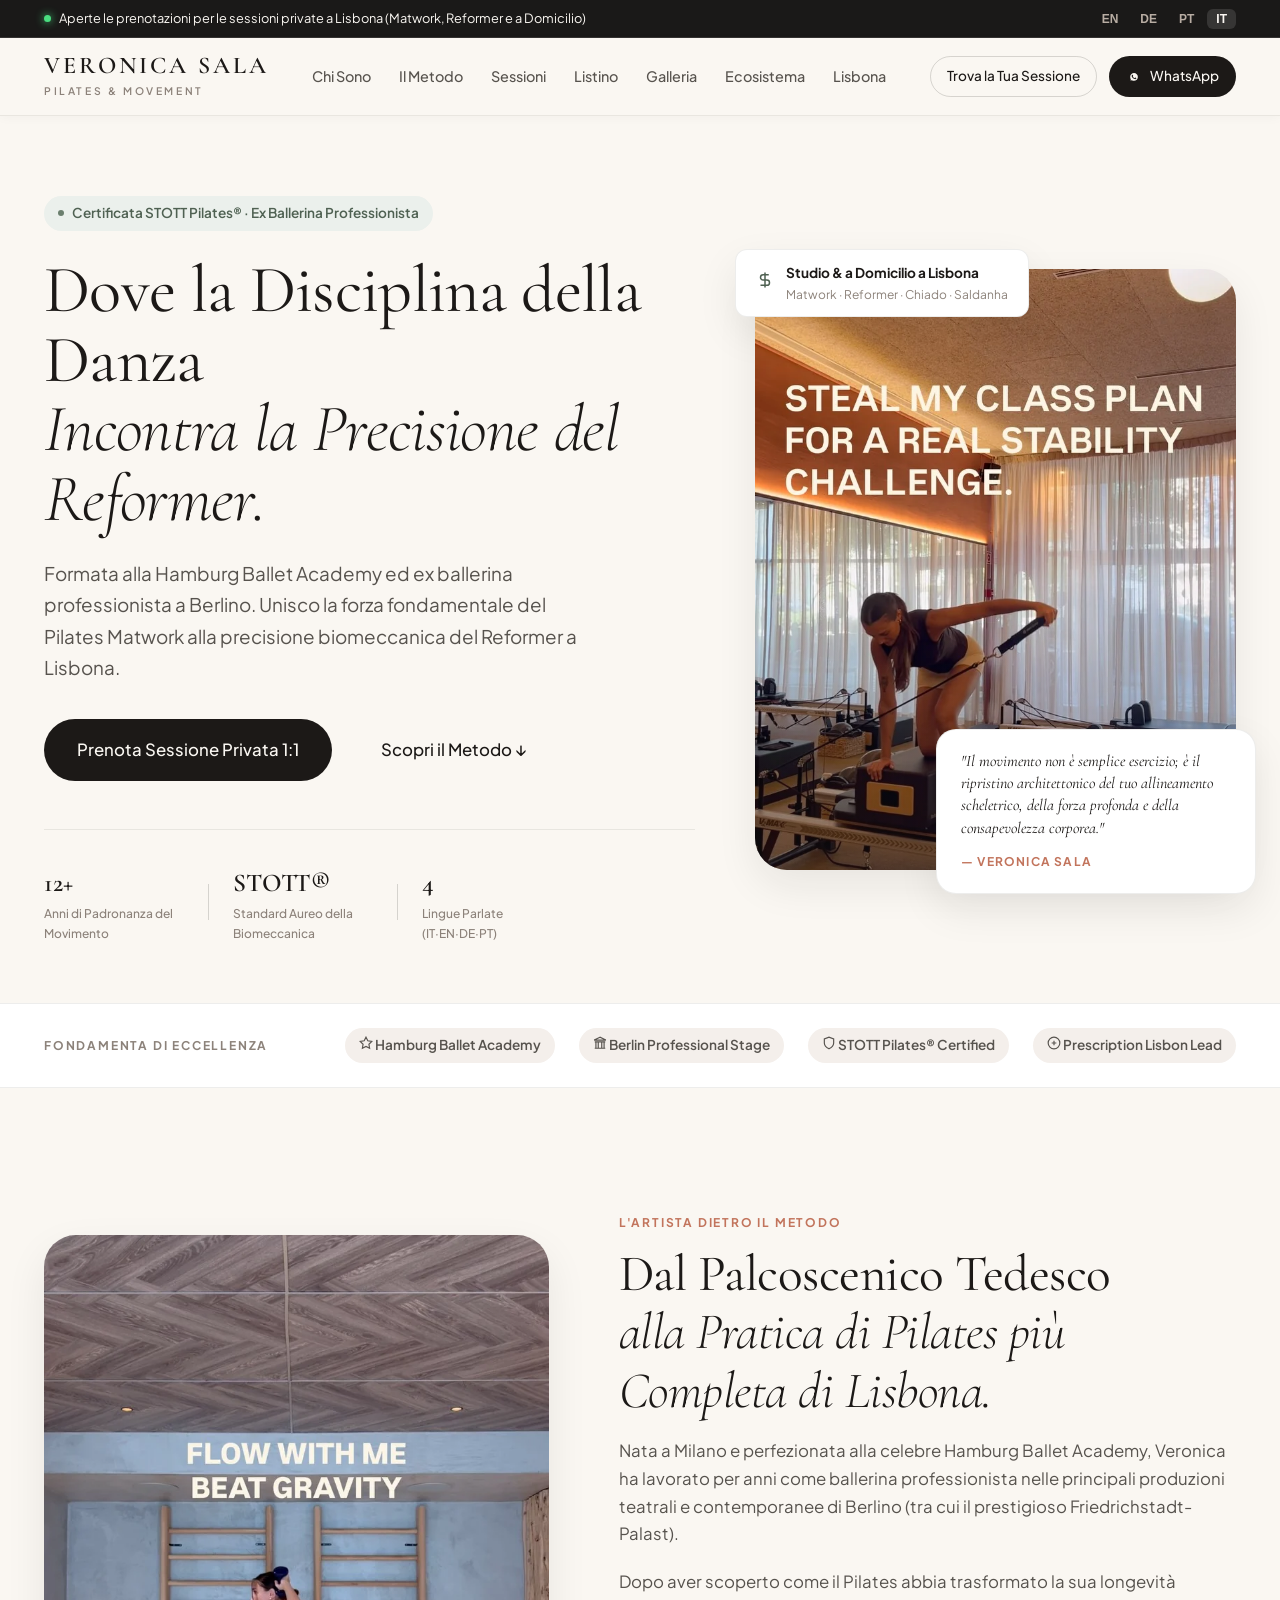
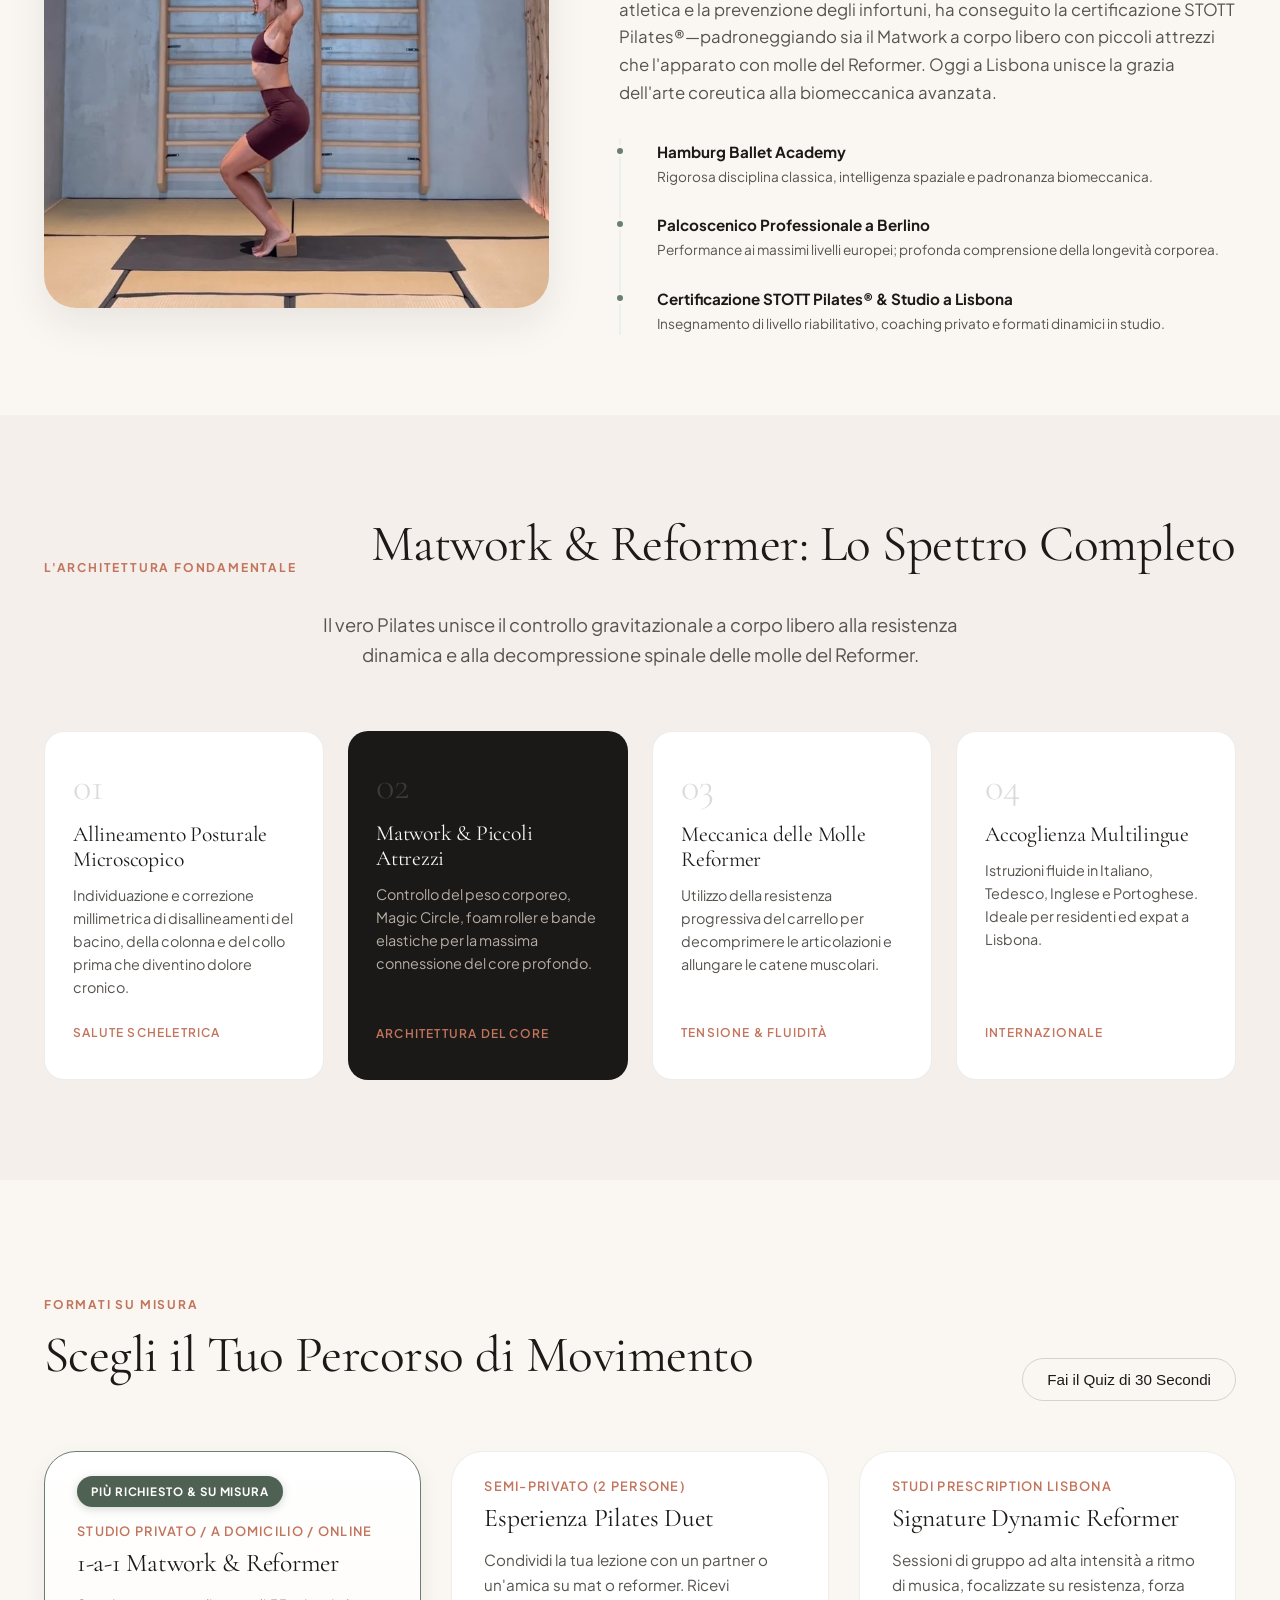
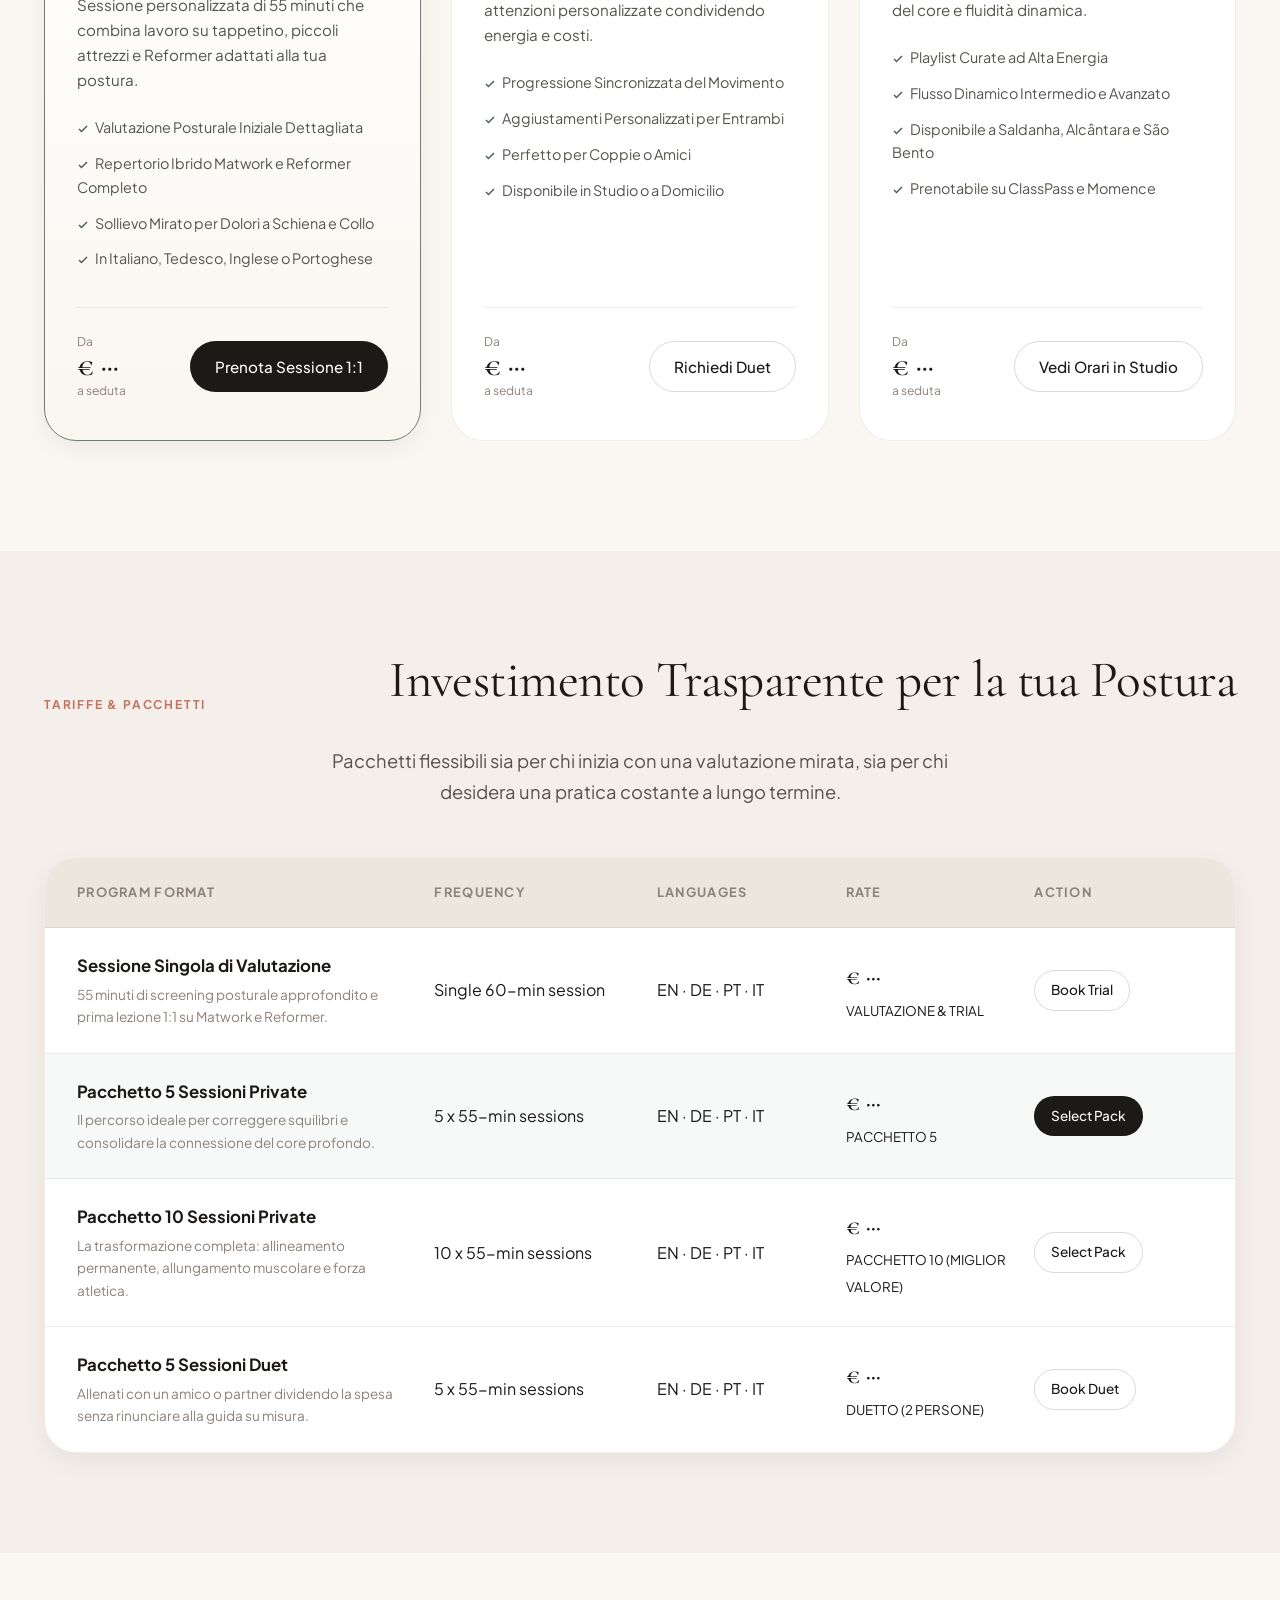
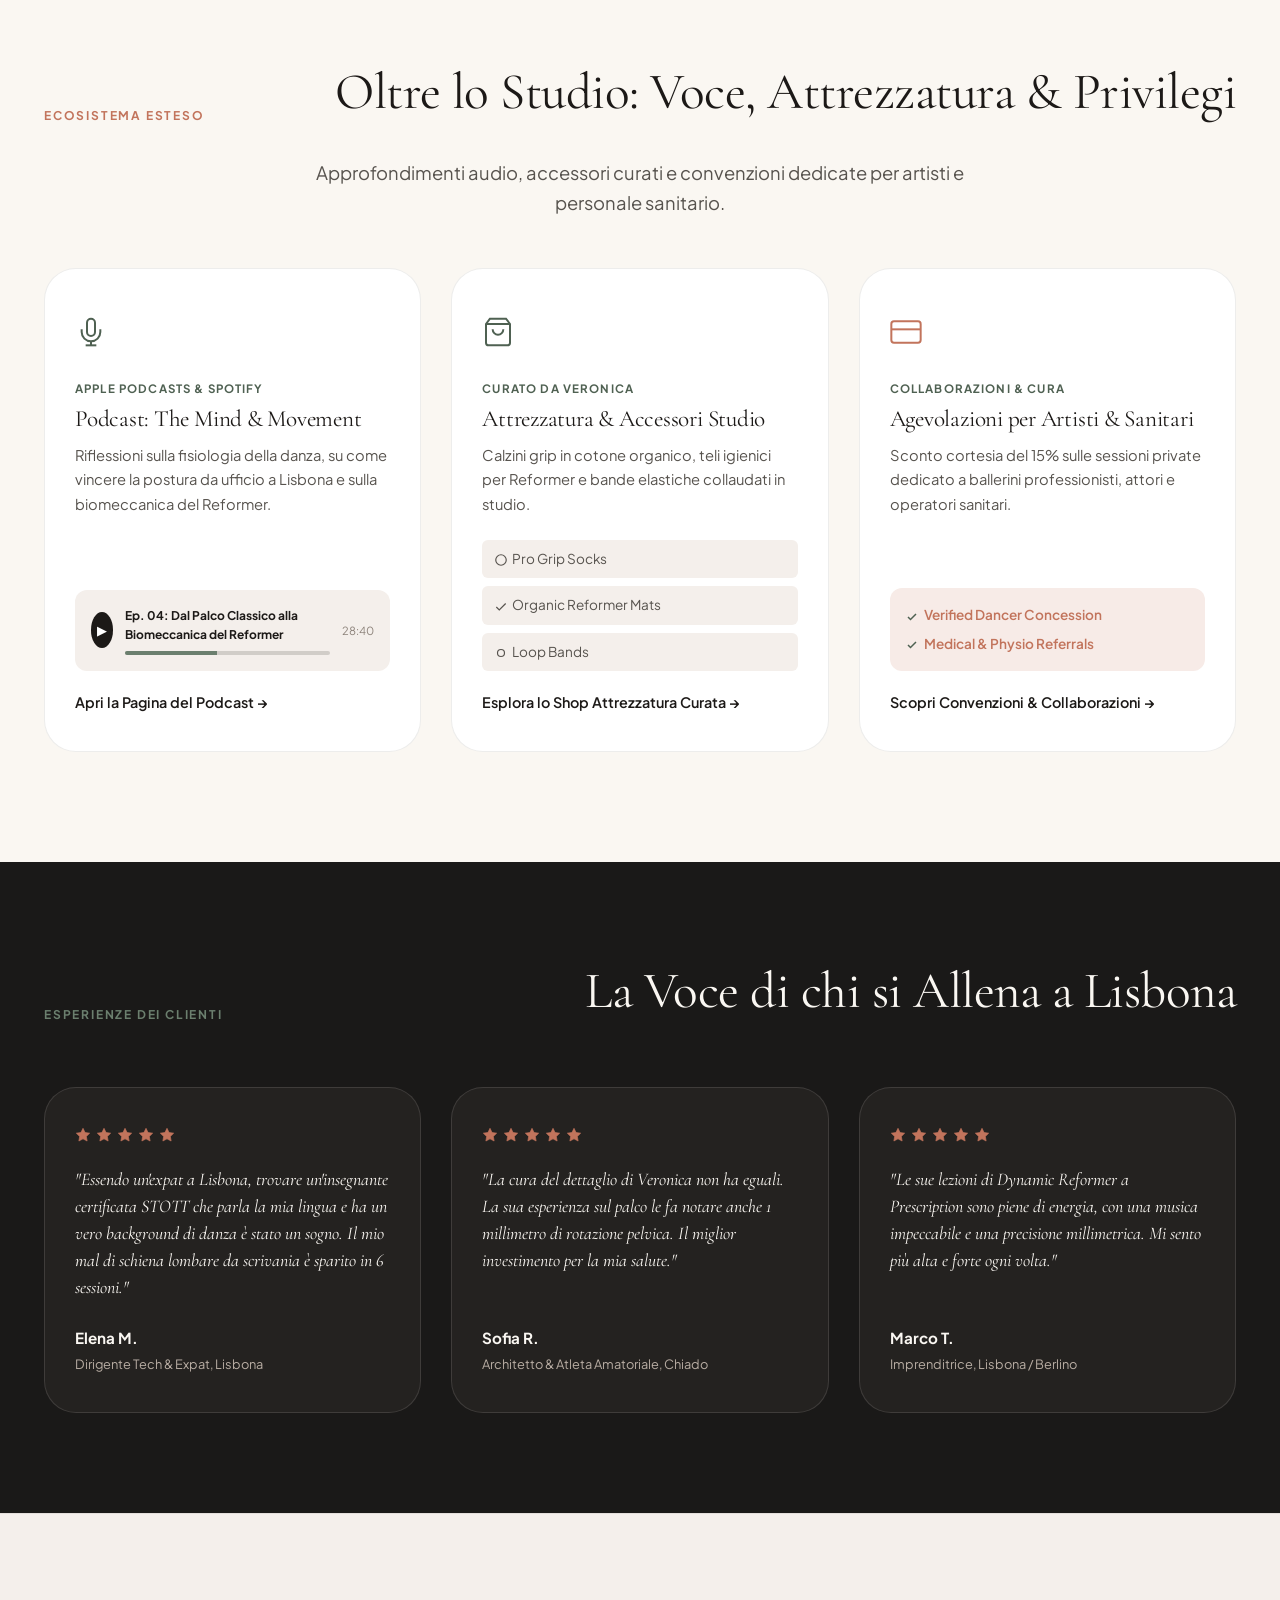
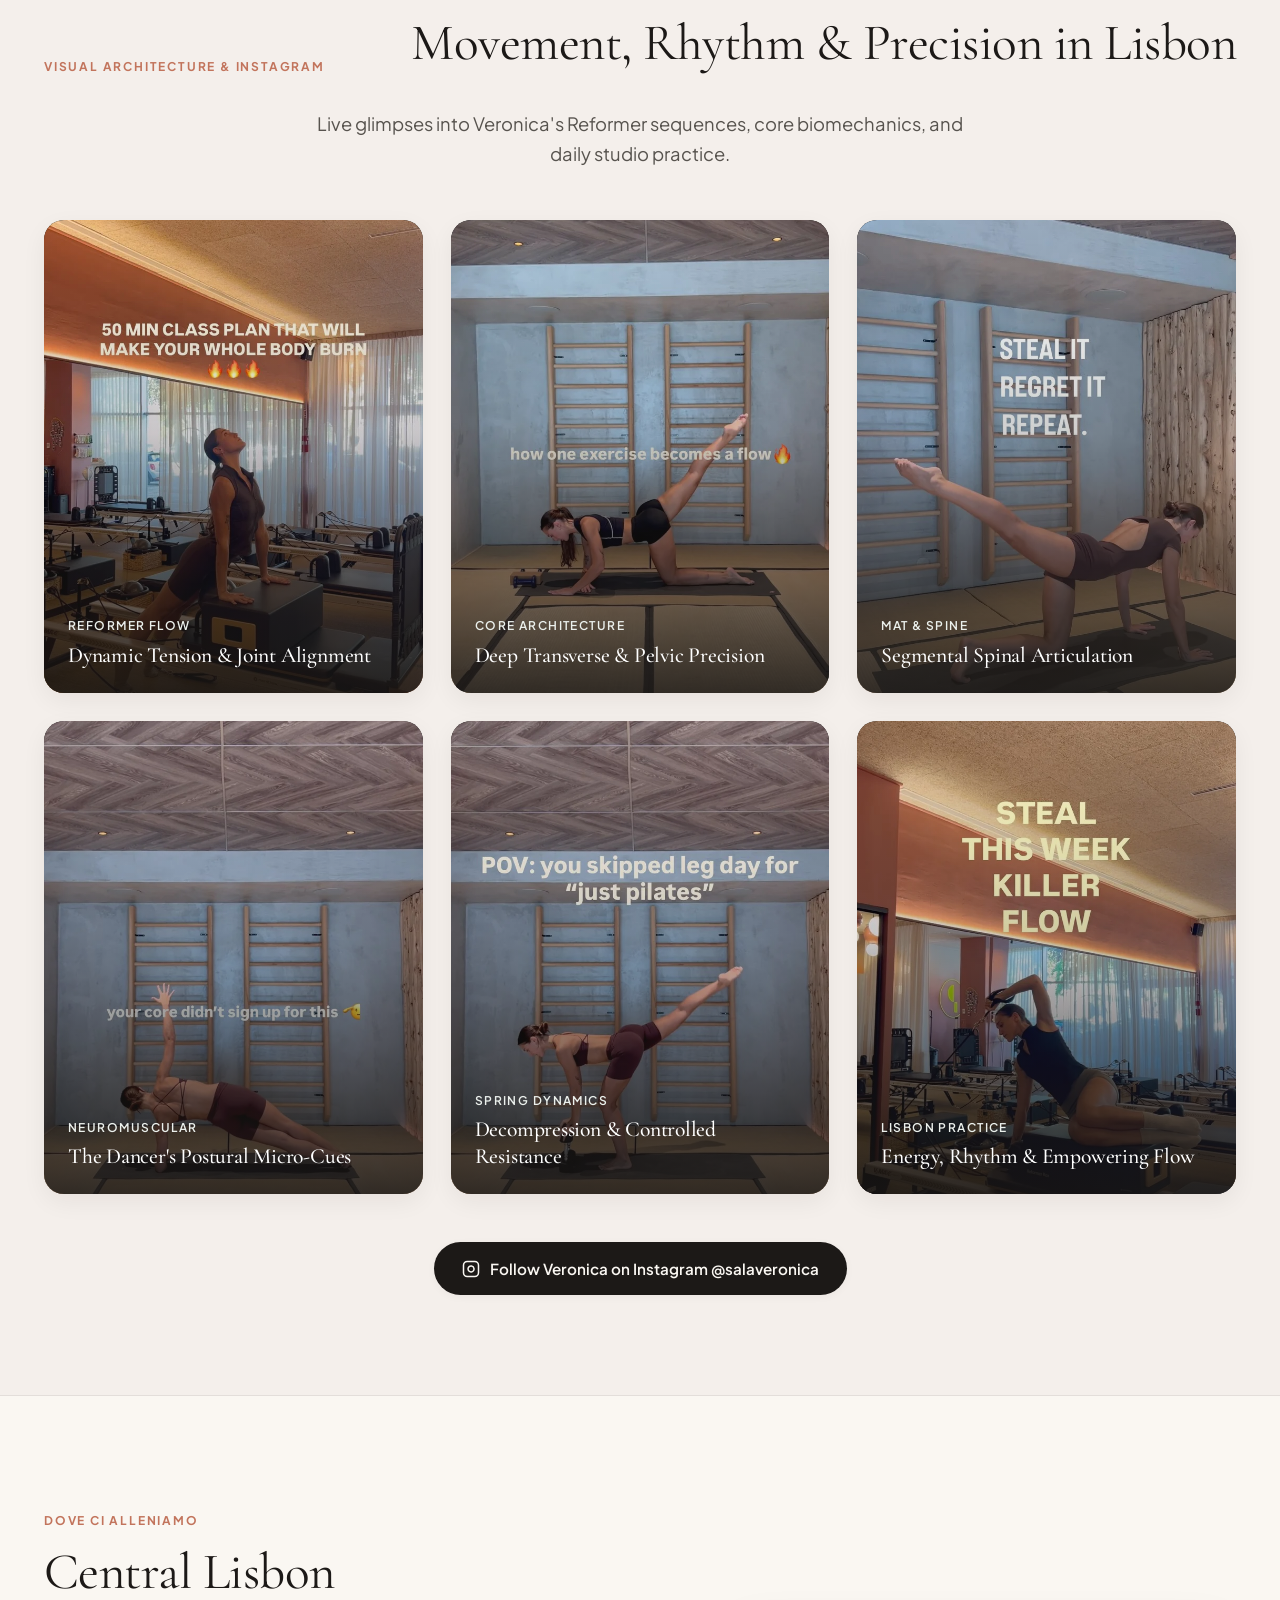
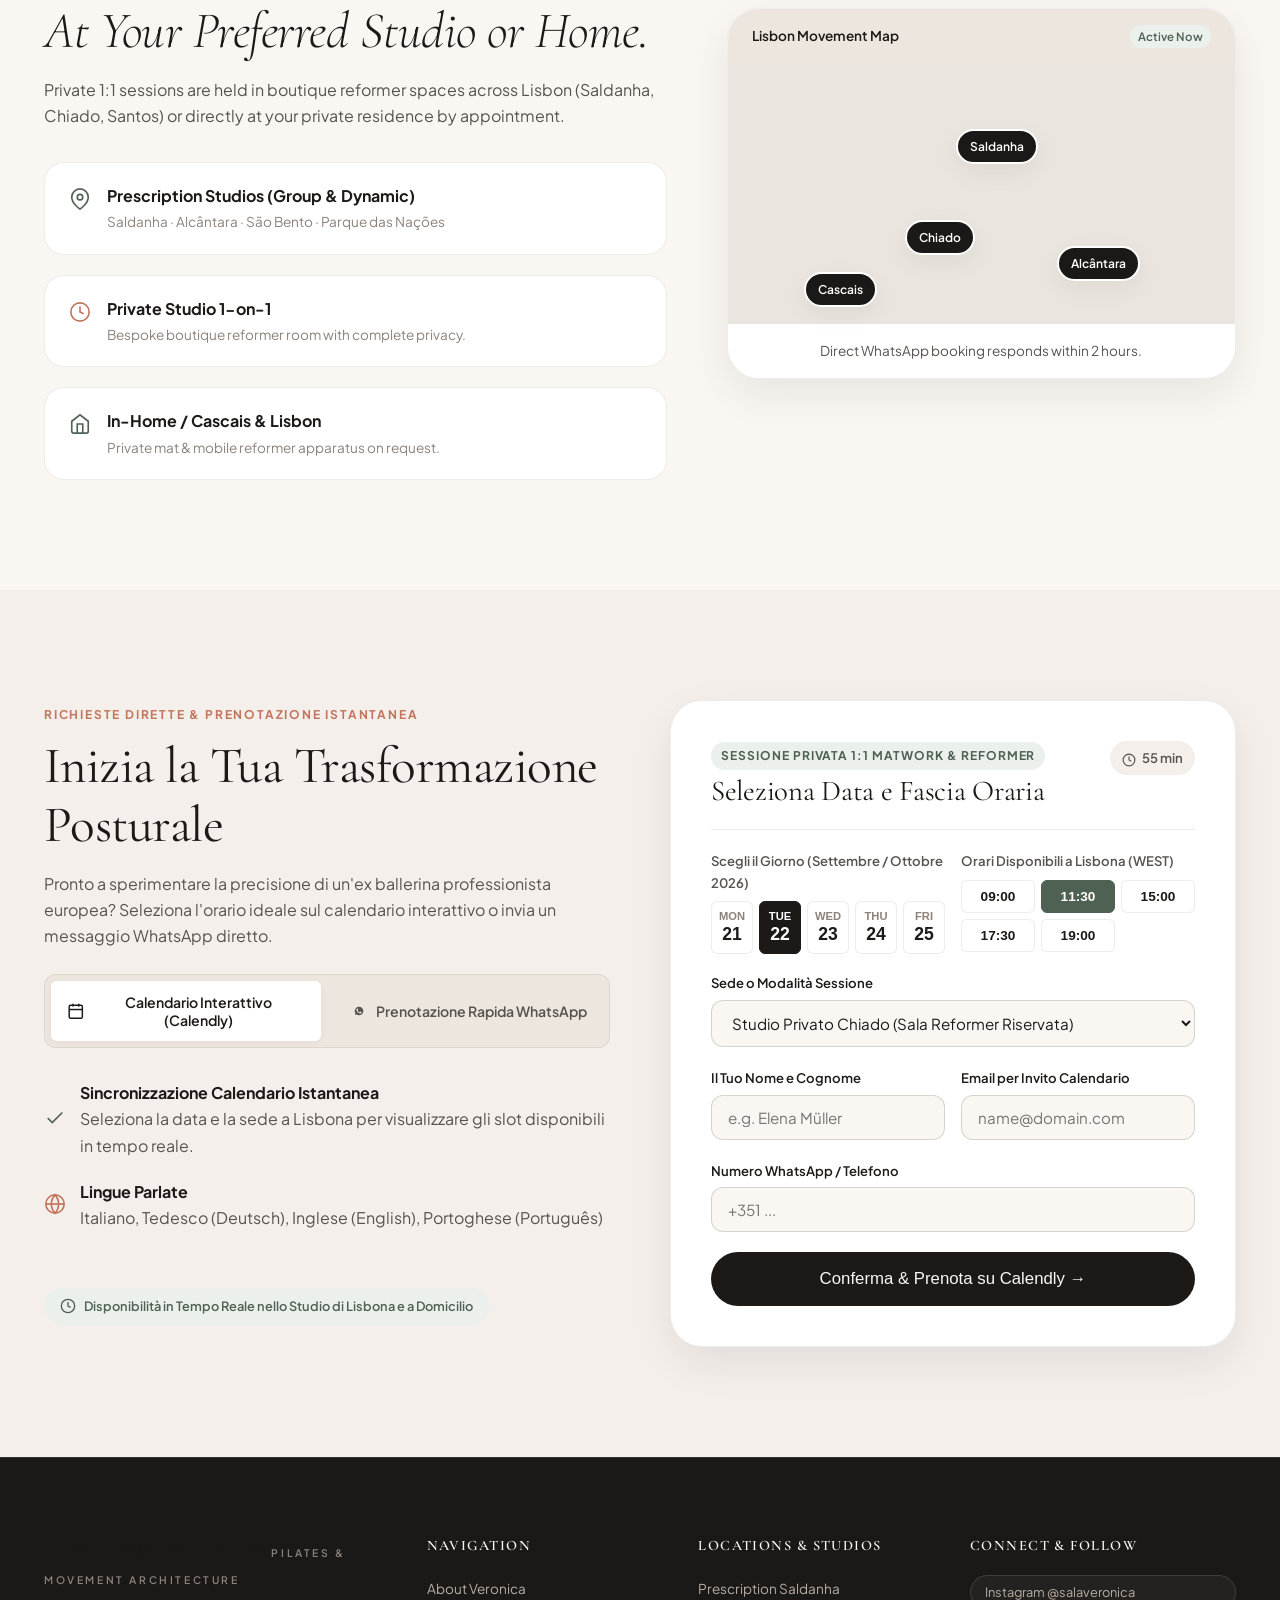
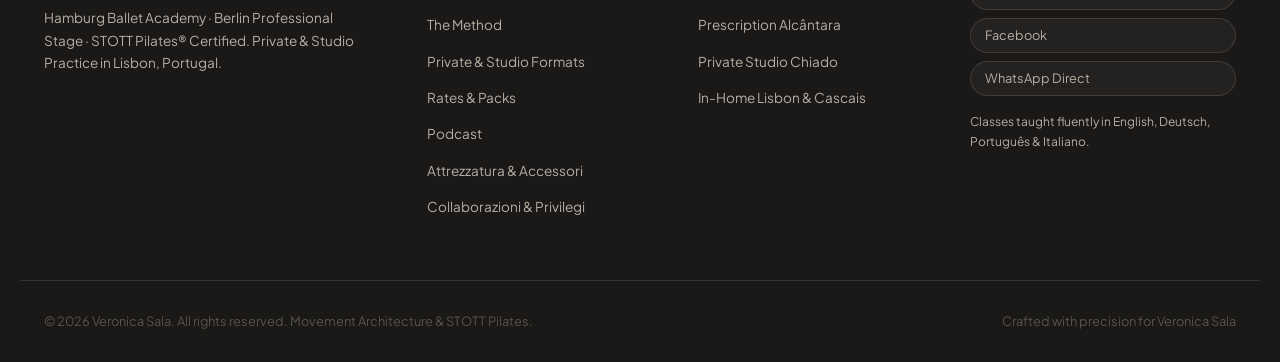
==== commit 387a42e4: "Rimosso riquadro nero sovrapposto all immagine di Veronica nella sezione Chi Sono e integrato box in" ====
--- a/index.html
+++ b/index.html
@@ -11,7 +11,7 @@
   <link rel="preconnect" href="https://fonts.gstatic.com" crossorigin>
   <link href="https://fonts.googleapis.com/css2?family=Cormorant+Garamond:ital,wght@0,300;0,400;0,600;1,400;1,600&family=Plus+Jakarta+Sans:wght@300;400;500;600;700&display=swap" rel="stylesheet">
   
-  <link rel="stylesheet" href="style.css?v=9.0">
+  <link rel="stylesheet" href="style.css?v=9.1">
 </head>
 <body>
 
@@ -844,7 +844,7 @@
     </div>
   </footer>
 
-  <script src="app.js?v=9.0"></script>
+  <script src="app.js?v=9.1"></script>
 
   <!-- MOBILE FLOATING ACTION BAR -->
   <nav class="mobile-bottom-bar" aria-label="Mobile Navigation">
--- a/style.css
+++ b/style.css
@@ -3720,3 +3720,40 @@
   border: 1px solid rgba(194, 116, 92, 0.2) !important;
   box-shadow: 0 4px 12px rgba(0, 0, 0, 0.08) !important;
 }
+
+/* ==========================================================================
+   ABOUT FEATURE BOX (CLEAN NON-OBSTRUCTIVE DESIGN v9.1)
+   ========================================================================== */
+.about-feature-box {
+  display: flex !important;
+  align-items: flex-start !important;
+  gap: 16px !important;
+  background-color: var(--bg-surface-soft) !important;
+  border: 1px solid var(--border-light) !important;
+  border-left: 3px solid var(--accent-sage-dark) !important;
+  border-radius: var(--radius-md) !important;
+  padding: 16px 20px !important;
+  margin: 20px 0 24px 0 !important;
+}
+
+.about-feature-box .feature-box-icon {
+  flex-shrink: 0 !important;
+  margin-top: 2px !important;
+}
+
+.about-feature-box h4 {
+  font-size: 1.05rem !important;
+  font-weight: 700 !important;
+  color: var(--text-primary) !important;
+  margin-bottom: 4px !important;
+}
+
+.about-feature-box p {
+  font-size: 0.88rem !important;
+  line-height: 1.45 !important;
+  color: var(--text-secondary) !important;
+}
+
+.about-card-float {
+  display: none !important; /* Rimosso vecchio box absolute sovrapposto */
+}
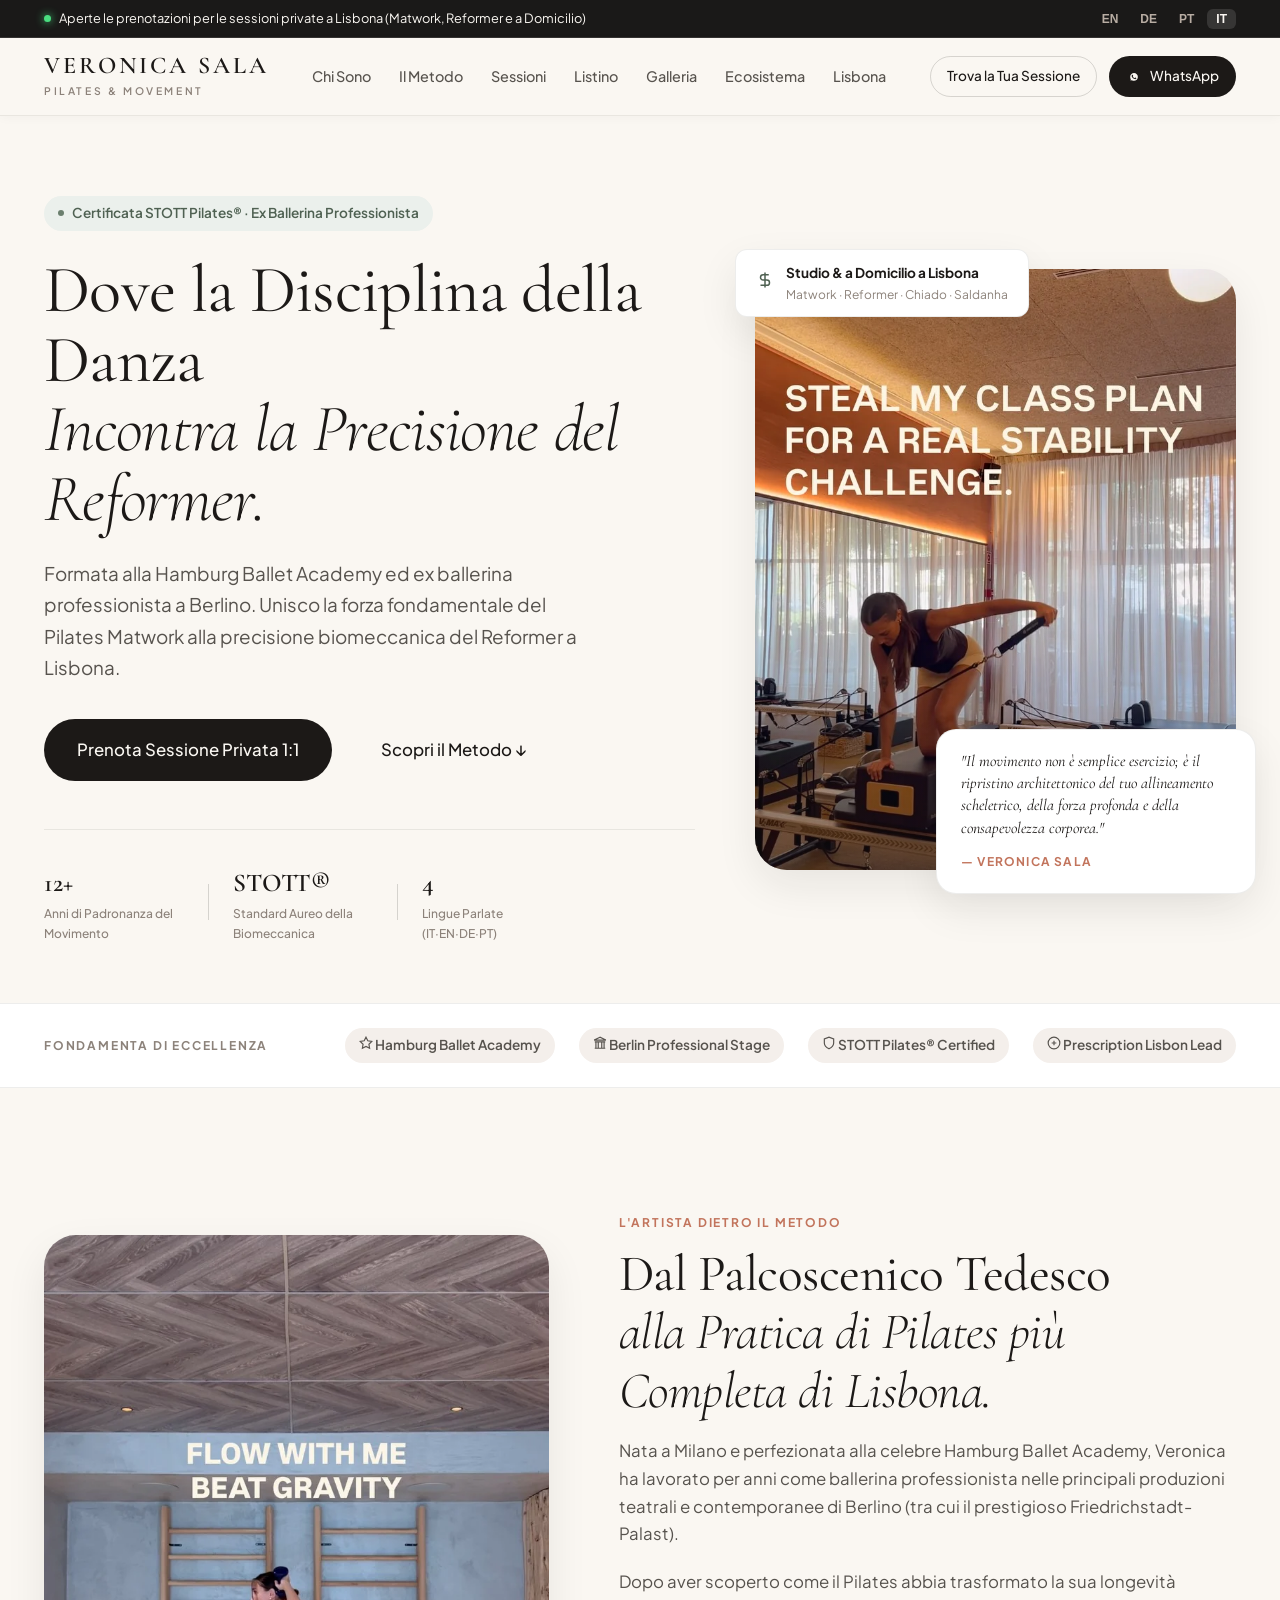
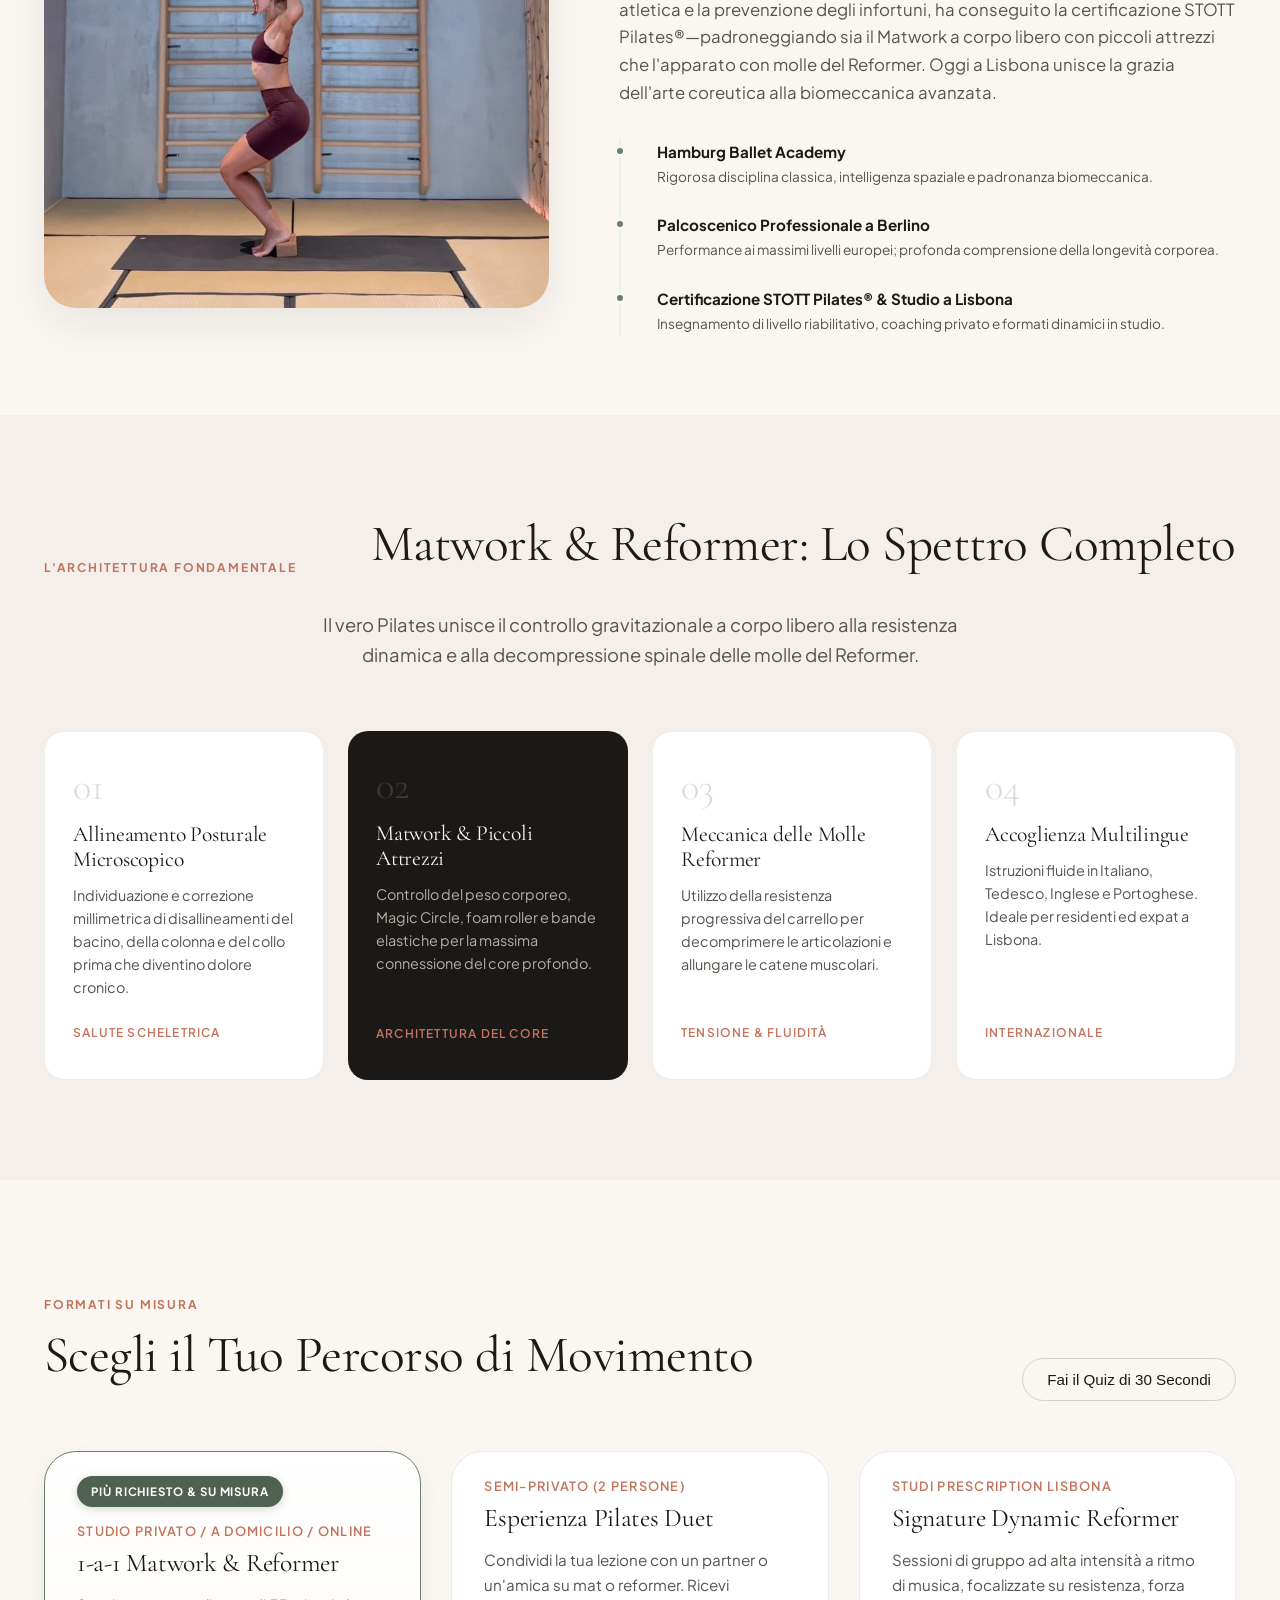
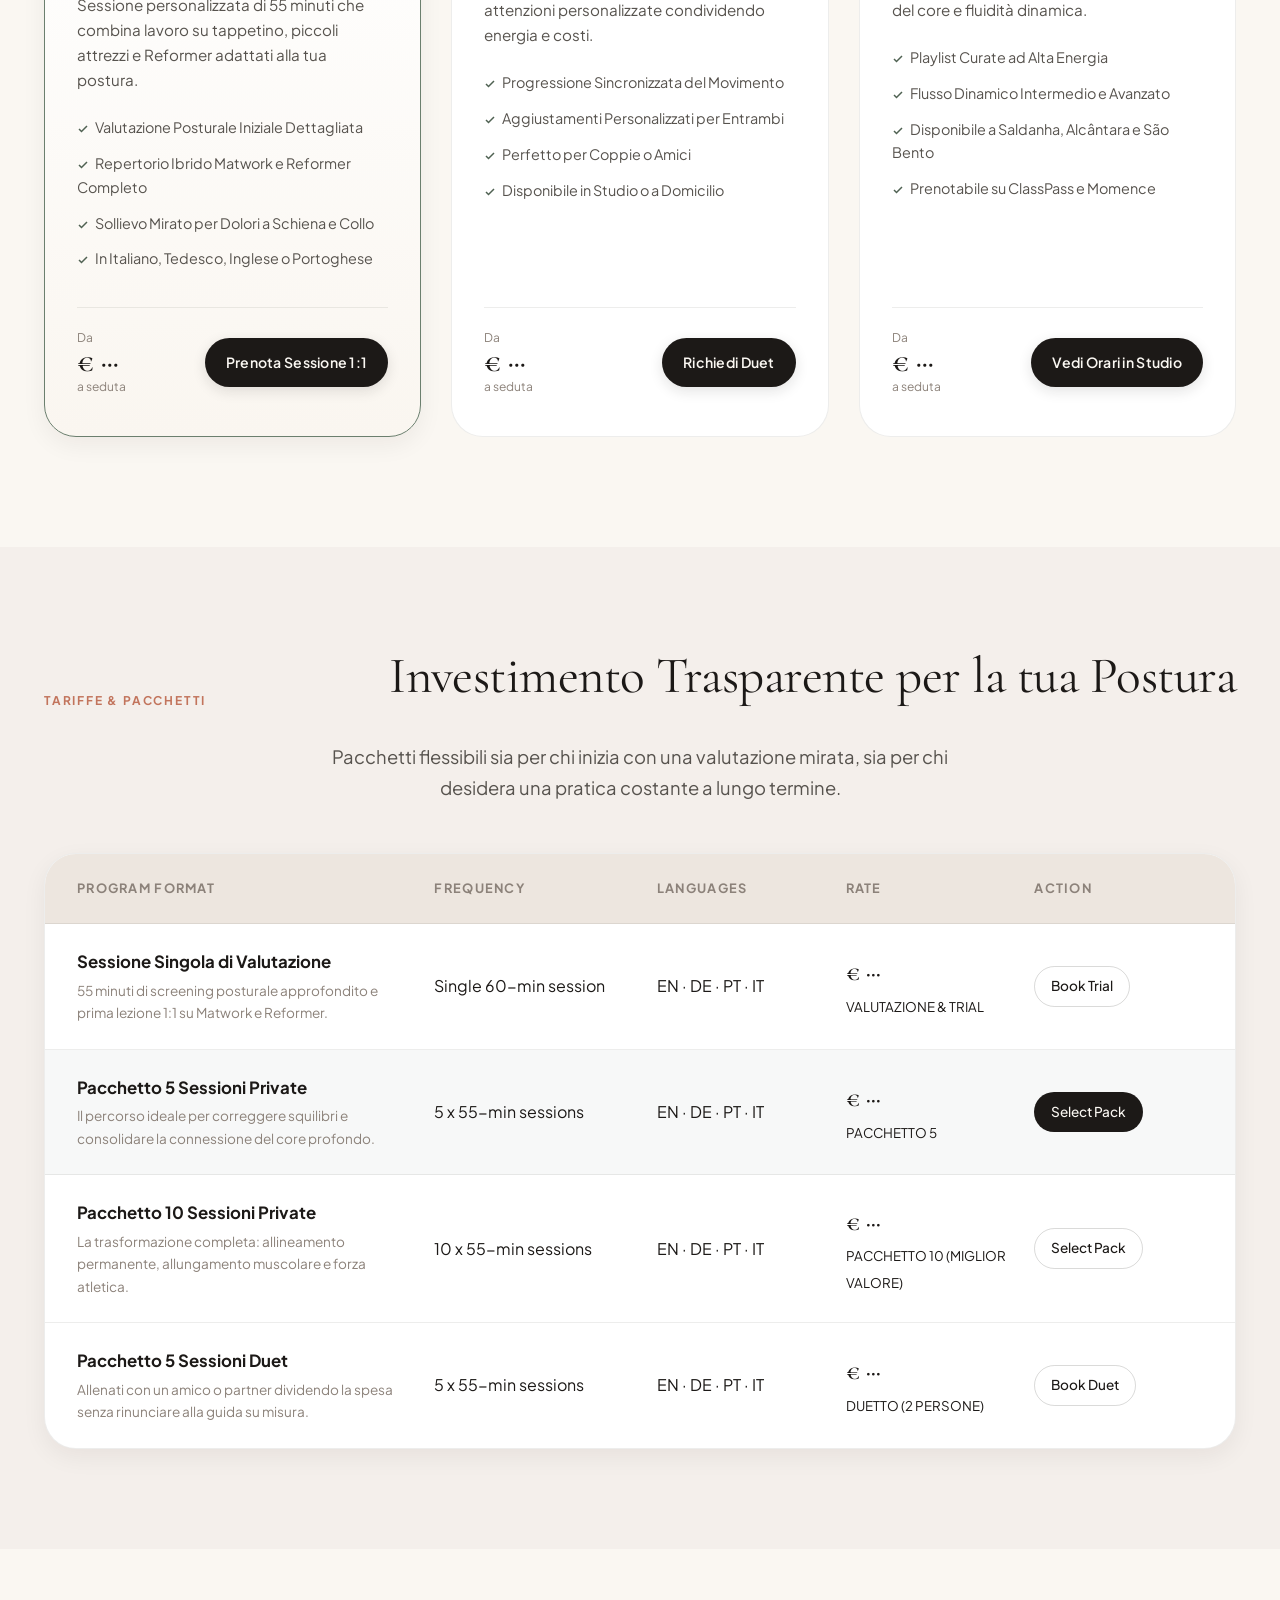
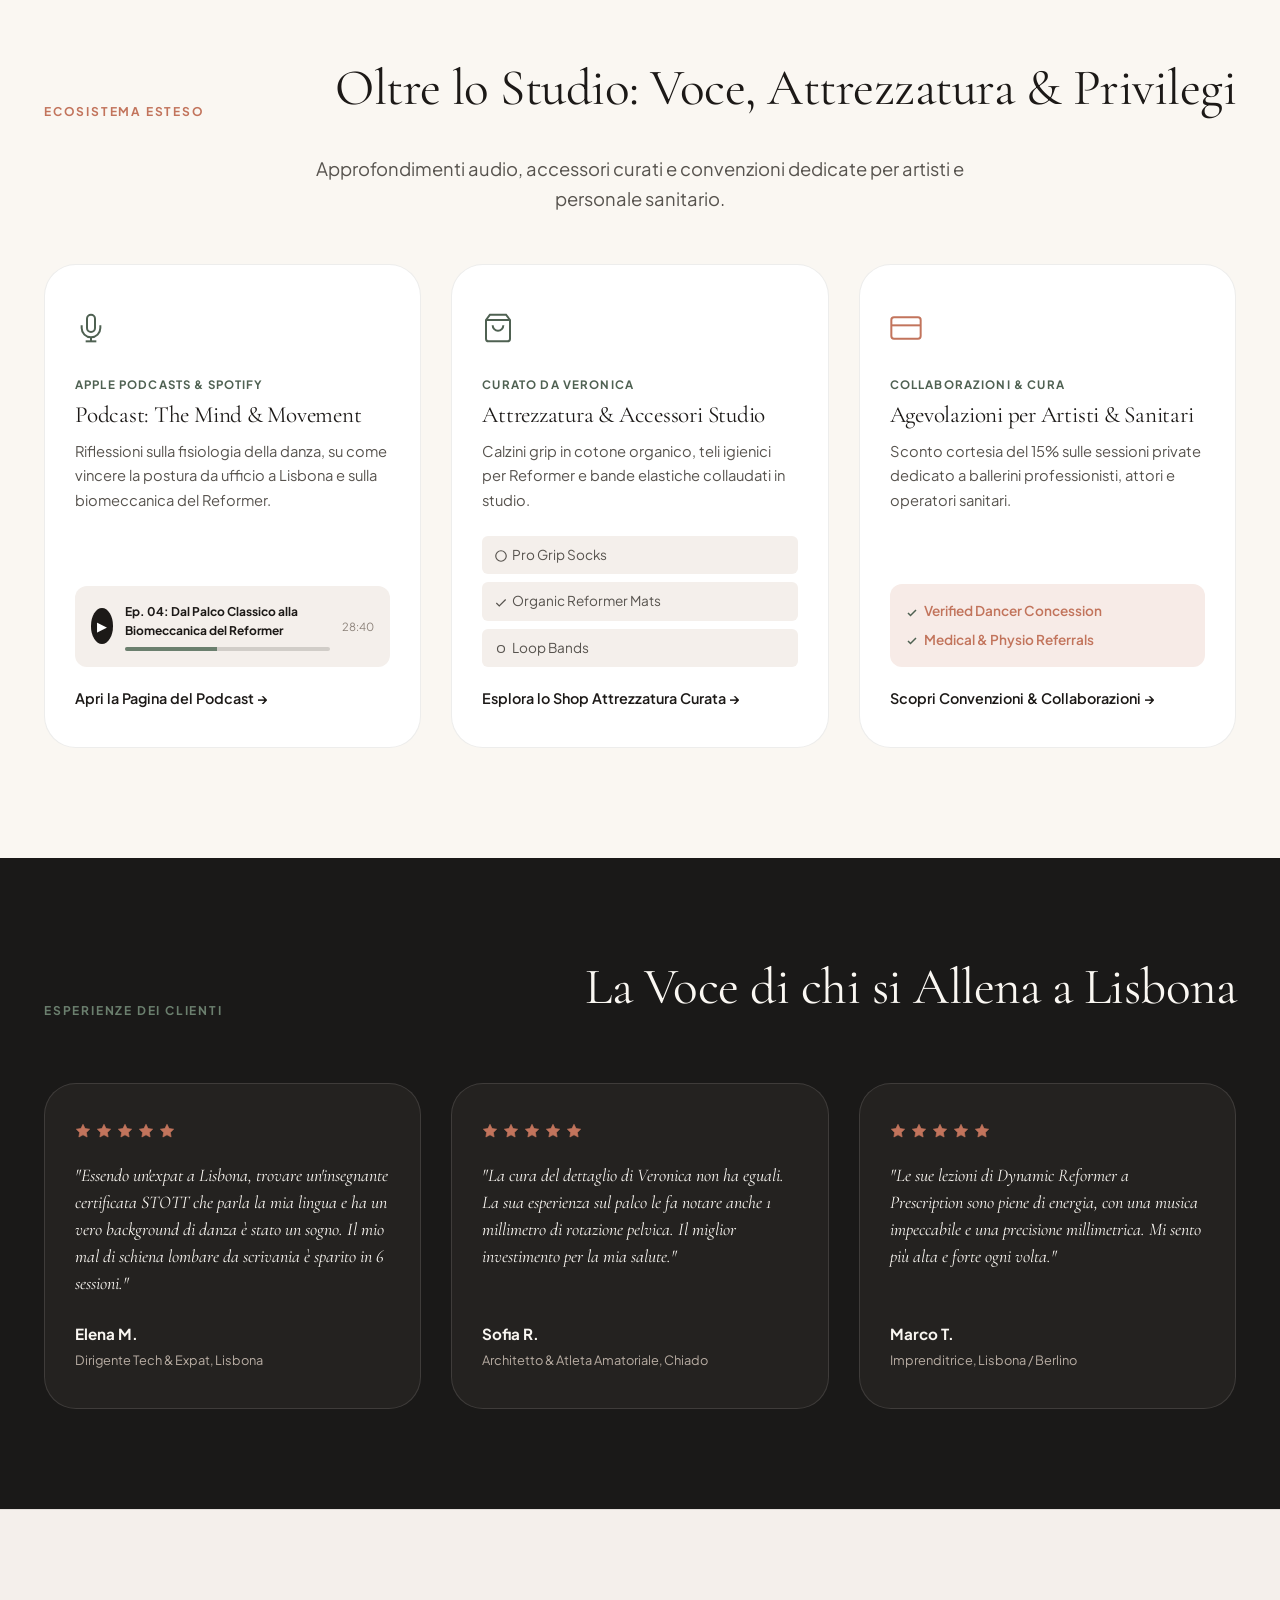
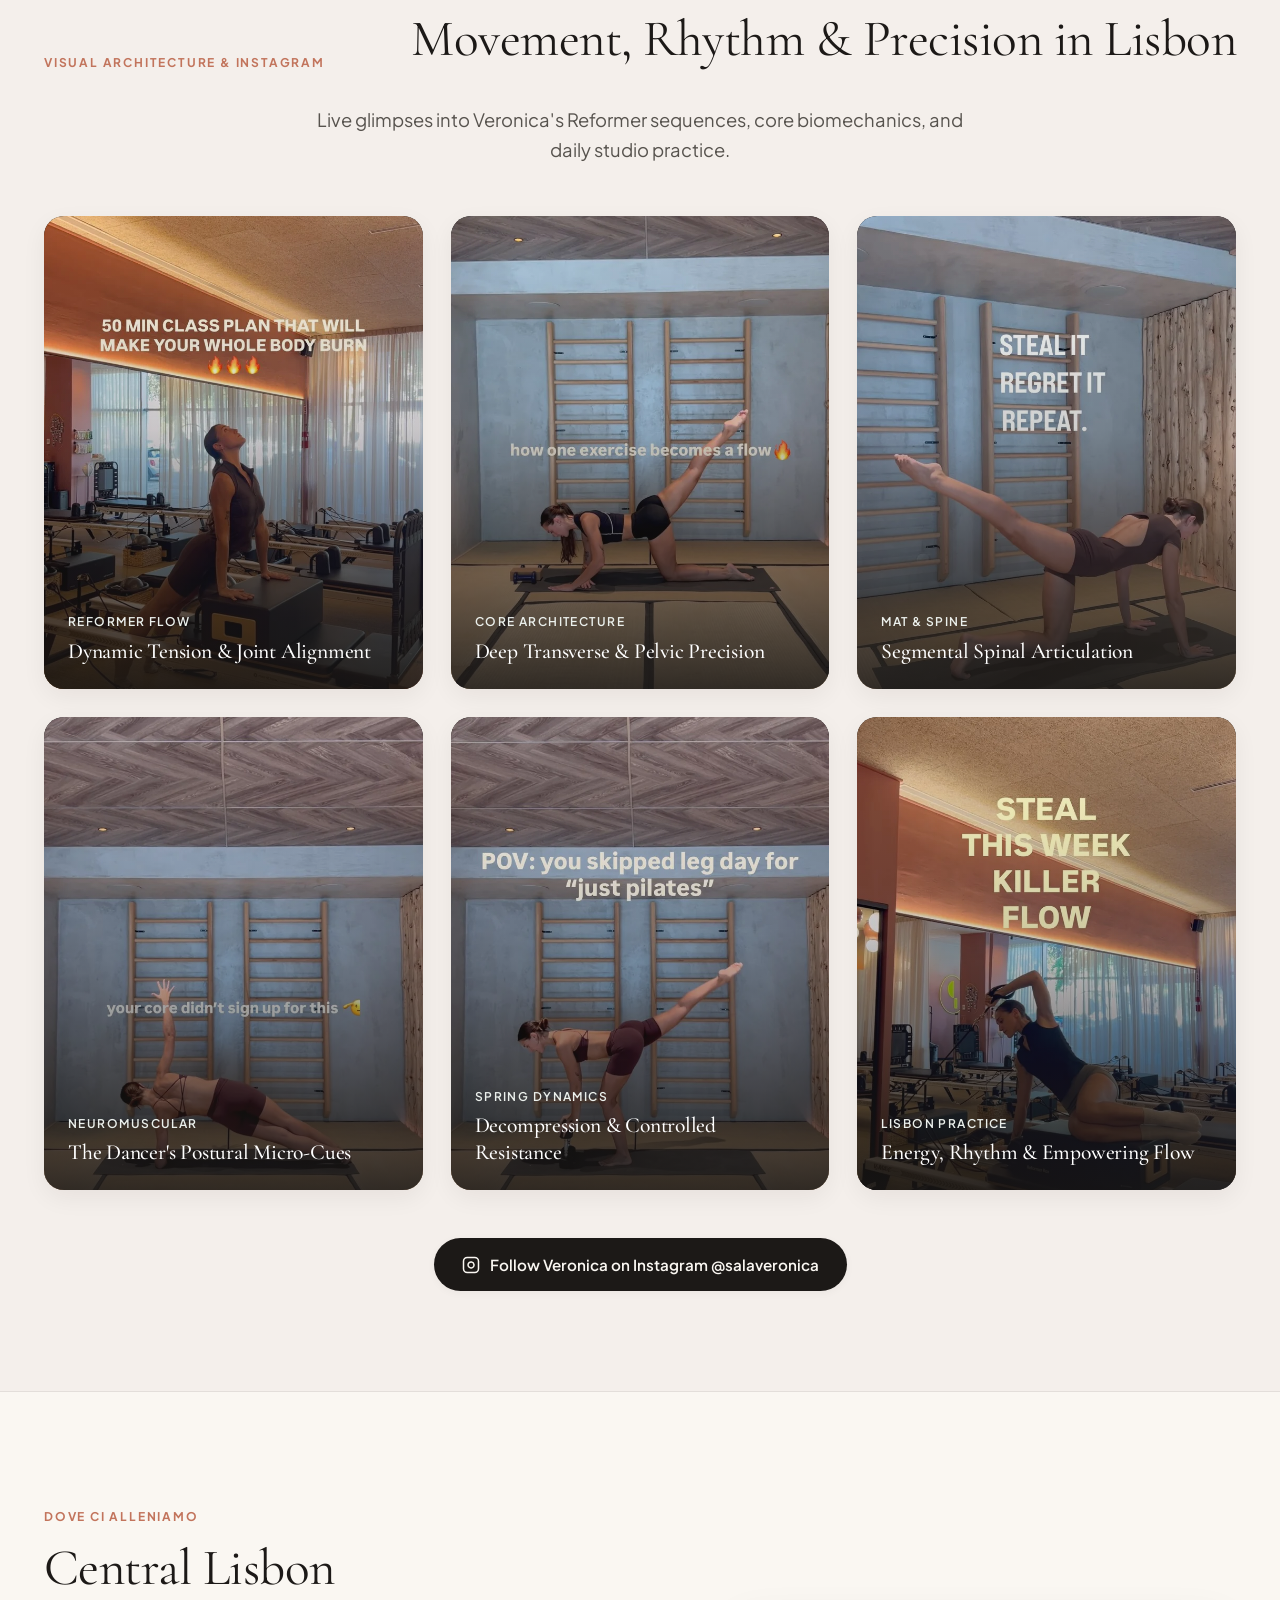
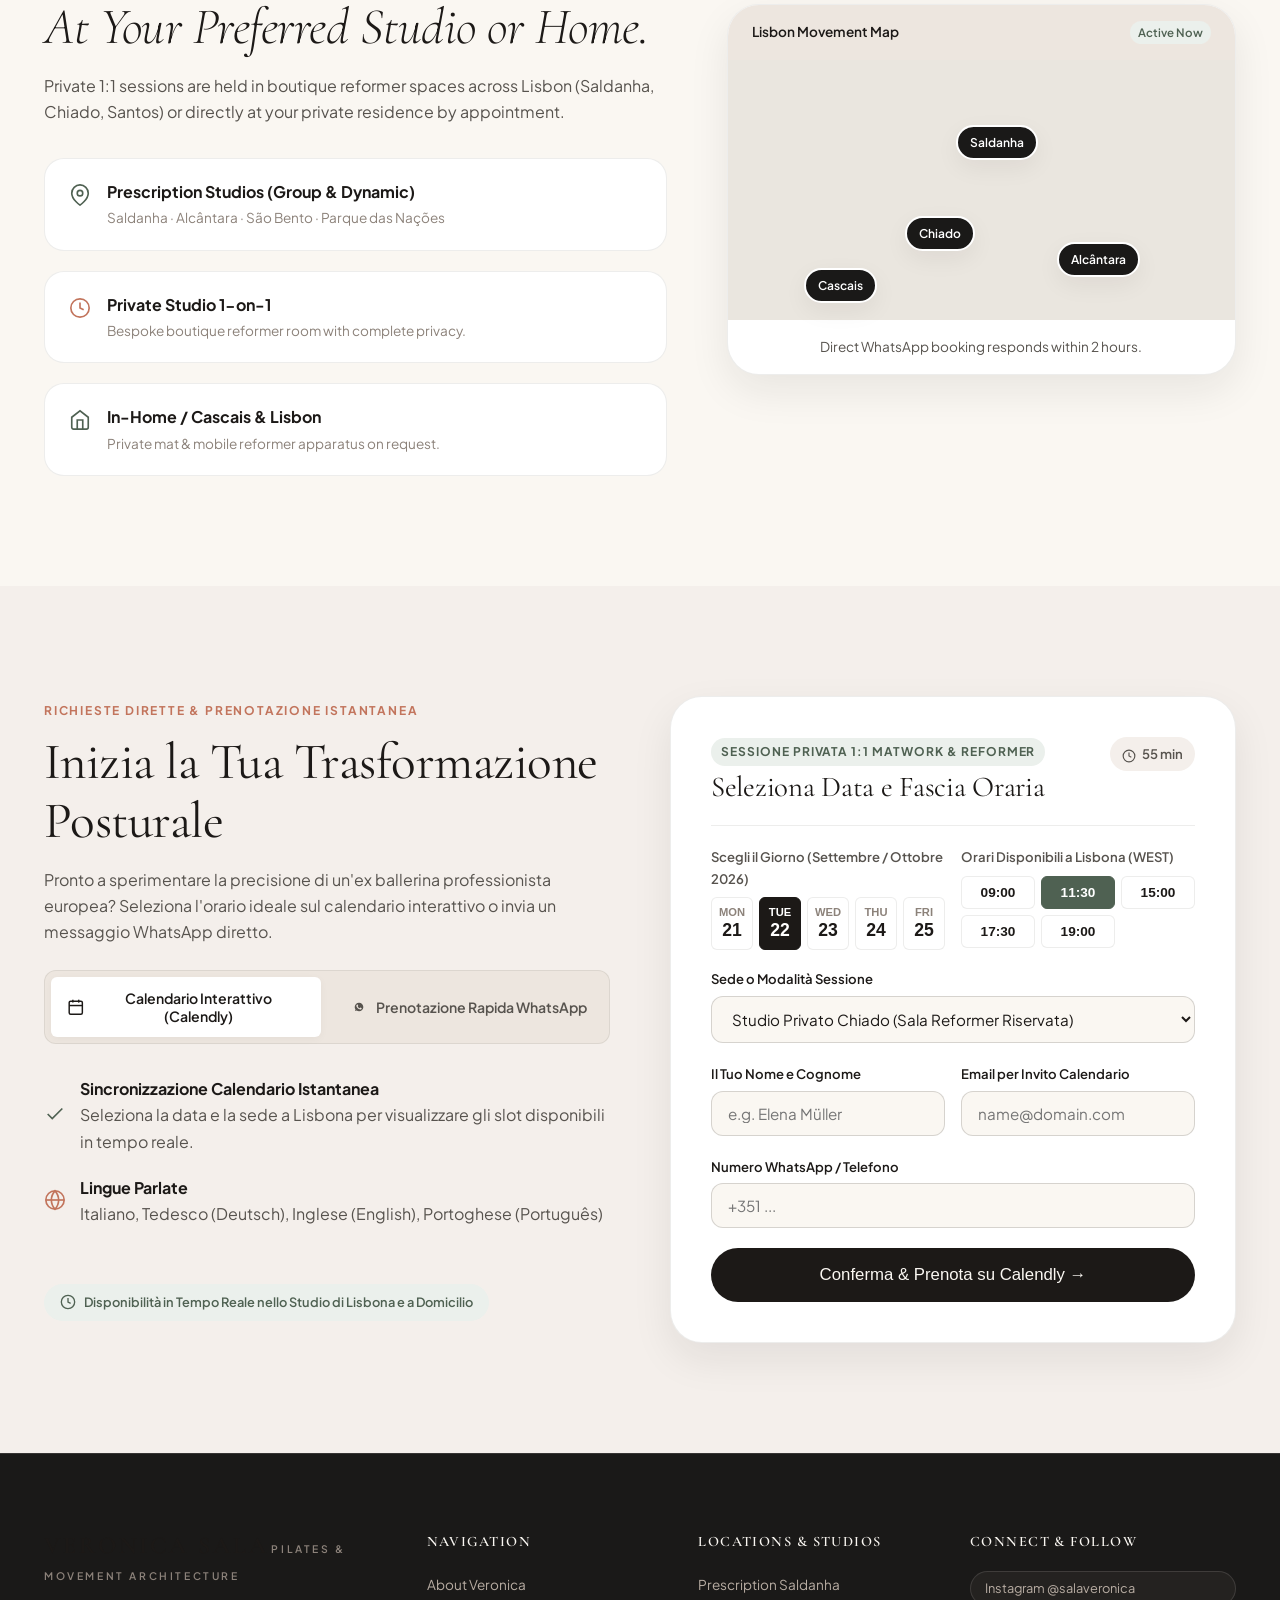
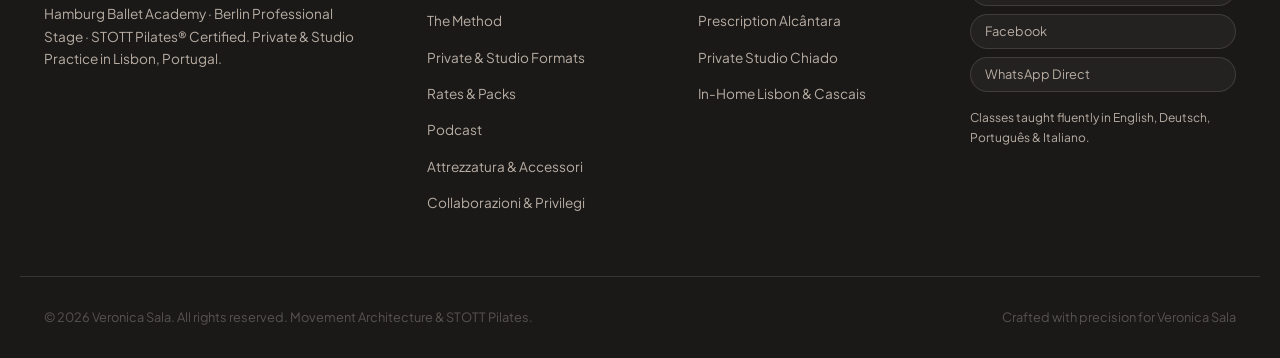
==== commit fa0fcaa3: "Uniformati i bottoni delle 3 card nella sezione Scegli il tuo percorso con microinterazione di feedb" ====
--- a/index.html
+++ b/index.html
@@ -11,7 +11,7 @@
   <link rel="preconnect" href="https://fonts.gstatic.com" crossorigin>
   <link href="https://fonts.googleapis.com/css2?family=Cormorant+Garamond:ital,wght@0,300;0,400;0,600;1,400;1,600&family=Plus+Jakarta+Sans:wght@300;400;500;600;700&display=swap" rel="stylesheet">
   
-  <link rel="stylesheet" href="style.css?v=9.1">
+  <link rel="stylesheet" href="style.css?v=10.1">
 </head>
 <body>
 
@@ -266,7 +266,7 @@
                 <span class="price-val">€ ···</span>
                 <span class="price-unit" data-i18n="rate_session">/ seduta</span>
               </div>
-              <a href="#contact" class="btn btn-primary" data-i18n="btn_book_private">Prenota Sessione 1:1</a>
+              <a href="#contact" class="btn btn-session-cta" data-i18n="btn_book_private">Prenota Sessione 1:1</a>
             </div>
           </article>
 
@@ -289,7 +289,7 @@
                 <span class="price-val">€ ···</span>
                 <span class="price-unit" data-i18n="rate_session">/ persona</span>
               </div>
-              <a href="#contact" class="btn btn-outline" data-i18n="btn_book_duet">Richiedi Duet</a>
+              <a href="#contact" class="btn btn-session-cta" data-i18n="btn_book_duet">Prenota Duet (2 Persone)</a>
             </div>
           </article>
 
@@ -312,7 +312,7 @@
                 <span class="price-val">€ ···</span>
                 <span class="price-unit" data-i18n="rate_session">/ lezione</span>
               </div>
-              <a href="#location" class="btn btn-outline" data-i18n="btn_view_schedule">Vedi Orari in Studio</a>
+              <a href="#location" class="btn btn-session-cta" data-i18n="btn_view_schedule">Vedi Orari in Studio</a>
             </div>
           </article>
         </div>
@@ -844,7 +844,7 @@
     </div>
   </footer>
 
-  <script src="app.js?v=9.1"></script>
+  <script src="app.js?v=10.1"></script>
 
   <!-- MOBILE FLOATING ACTION BAR -->
   <nav class="mobile-bottom-bar" aria-label="Mobile Navigation">
--- a/style.css
+++ b/style.css
@@ -1,7 +1,9 @@
 html, body {
-  overflow-x: hidden;
   width: 100%;
-  max-width: 100vw;
+  max-width: 100%;
+  margin: 0;
+  padding: 0;
+  box-sizing: border-box;
 }
 
 /* ==========================================================================
@@ -3757,3 +3759,174 @@
 .about-card-float {
   display: none !important; /* Rimosso vecchio box absolute sovrapposto */
 }
+
+/* ==========================================================================
+   GUARANTEED FIXED MOBILE HEADER (VERONICA SALA + WHATSAPP ALWAYS ANCHORED ON TOP v10.0)
+   ========================================================================== */
+@media (max-width: 768px) {
+  /* Spazio in alto per non coprire il contenuto con l'header fisso */
+  body {
+    padding-top: 56px !important;
+    padding-bottom: 74px !important; /* Spazio per la mobile bottom bar */
+  }
+
+  /* Header Inchiodato in cima allo schermo durante tutto lo scroll */
+  .site-header {
+    position: fixed !important;
+    top: 0 !important;
+    left: 0 !important;
+    right: 0 !important;
+    width: 100% !important;
+    height: 56px !important;
+    display: flex !important;
+    align-items: center !important;
+    z-index: 999999 !important;
+    background: rgba(253, 251, 247, 0.98) !important;
+    backdrop-filter: blur(20px) !important;
+    -webkit-backdrop-filter: blur(20px) !important;
+    border-bottom: 1px solid var(--border-medium) !important;
+    box-shadow: 0 4px 16px rgba(28, 25, 23, 0.08) !important;
+    padding: 0 14px !important;
+    box-sizing: border-box !important;
+  }
+
+  .site-header .container,
+  .site-header .header-inner {
+    display: flex !important;
+    justify-content: space-between !important;
+    align-items: center !important;
+    width: 100% !important;
+    max-width: 100% !important;
+    padding: 0 !important;
+    margin: 0 !important;
+  }
+
+  .brand-logo {
+    display: flex !important;
+    flex-direction: column !important;
+    text-decoration: none !important;
+  }
+
+  .logo-title {
+    font-family: var(--font-serif) !important;
+    font-size: 1.25rem !important;
+    font-weight: 700 !important;
+    letter-spacing: 0.1em !important;
+    color: var(--text-primary) !important;
+    line-height: 1.05 !important;
+  }
+
+  .logo-subtitle {
+    font-size: 0.58rem !important;
+    font-weight: 700 !important;
+    letter-spacing: 0.22em !important;
+    color: var(--accent-sage-dark) !important;
+    line-height: 1 !important;
+    margin-top: 2px !important;
+  }
+
+  .header-actions {
+    display: flex !important;
+    align-items: center !important;
+    gap: 8px !important;
+  }
+
+  .header-actions .btn-primary {
+    display: inline-flex !important;
+    align-items: center !important;
+    gap: 6px !important;
+    padding: 7px 14px !important;
+    font-size: 0.8rem !important;
+    font-weight: 700 !important;
+    background-color: var(--accent-terra) !important;
+    color: #FFFFFF !important;
+    border-radius: 99px !important;
+    box-shadow: 0 2px 8px rgba(194, 116, 92, 0.3) !important;
+    text-decoration: none !important;
+  }
+
+  .header-actions .btn-primary svg {
+    width: 15px !important;
+    height: 15px !important;
+    stroke: none !important;
+    fill: currentColor !important;
+  }
+
+  /* Announcement bar su mobile rimane all'inizio pagina o integrata */
+  .announcement-bar {
+    display: none !important; /* Su mobile l'header fisso è il punto focale primario pulito */
+  }
+
+  .hero-section {
+    padding-top: 20px !important;
+  }
+  .page-hero {
+    padding-top: 24px !important;
+  }
+}
+
+/* ==========================================================================
+   UNIFIED SESSION BUTTONS & CLICK FEEDBACK (v10.1)
+   ========================================================================== */
+.session-card .card-footer {
+  display: flex !important;
+  justify-content: space-between !important;
+  align-items: center !important;
+  gap: 14px !important;
+  padding-top: 20px !important;
+  border-top: 1px solid var(--border-light) !important;
+  margin-top: auto !important;
+}
+
+.session-card .btn-session-cta {
+  display: inline-flex !important;
+  align-items: center !important;
+  justify-content: center !important;
+  padding: 12px 20px !important;
+  font-family: var(--font-sans) !important;
+  font-size: 0.88rem !important;
+  font-weight: 600 !important;
+  letter-spacing: 0.02em !important;
+  border-radius: 99px !important;
+  background-color: var(--text-primary) !important;
+  color: #FAF7F2 !important;
+  border: 1px solid transparent !important;
+  box-shadow: 0 4px 14px rgba(28, 25, 23, 0.12) !important;
+  transition: all 0.2s cubic-bezier(0.16, 1, 0.3, 1) !important;
+  cursor: pointer !important;
+  white-space: nowrap !important;
+  text-decoration: none !important;
+  -webkit-tap-highlight-color: transparent !important;
+}
+
+.session-card .btn-session-cta:hover {
+  background-color: var(--accent-terra) !important;
+  color: #FFFFFF !important;
+  transform: translateY(-2px) scale(1.03) !important;
+  box-shadow: 0 6px 20px rgba(194, 116, 92, 0.35) !important;
+}
+
+/* Micro-interazione al click / tap: espansione visibile (feedback tattile) */
+.session-card .btn-session-cta:active,
+.session-card .btn-session-cta:focus {
+  transform: scale(1.08) !important;
+  background-color: var(--accent-terra) !important;
+  color: #FFFFFF !important;
+  box-shadow: 0 8px 24px rgba(194, 116, 92, 0.45) !important;
+  transition: transform 0.08s ease !important;
+}
+
+@media (max-width: 768px) {
+  .session-card .card-footer {
+    display: flex !important;
+    flex-direction: row !important;
+    justify-content: space-between !important;
+    align-items: center !important;
+    gap: 10px !important;
+    padding-top: 16px !important;
+  }
+  .session-card .btn-session-cta {
+    padding: 10px 16px !important;
+    font-size: 0.82rem !important;
+  }
+}
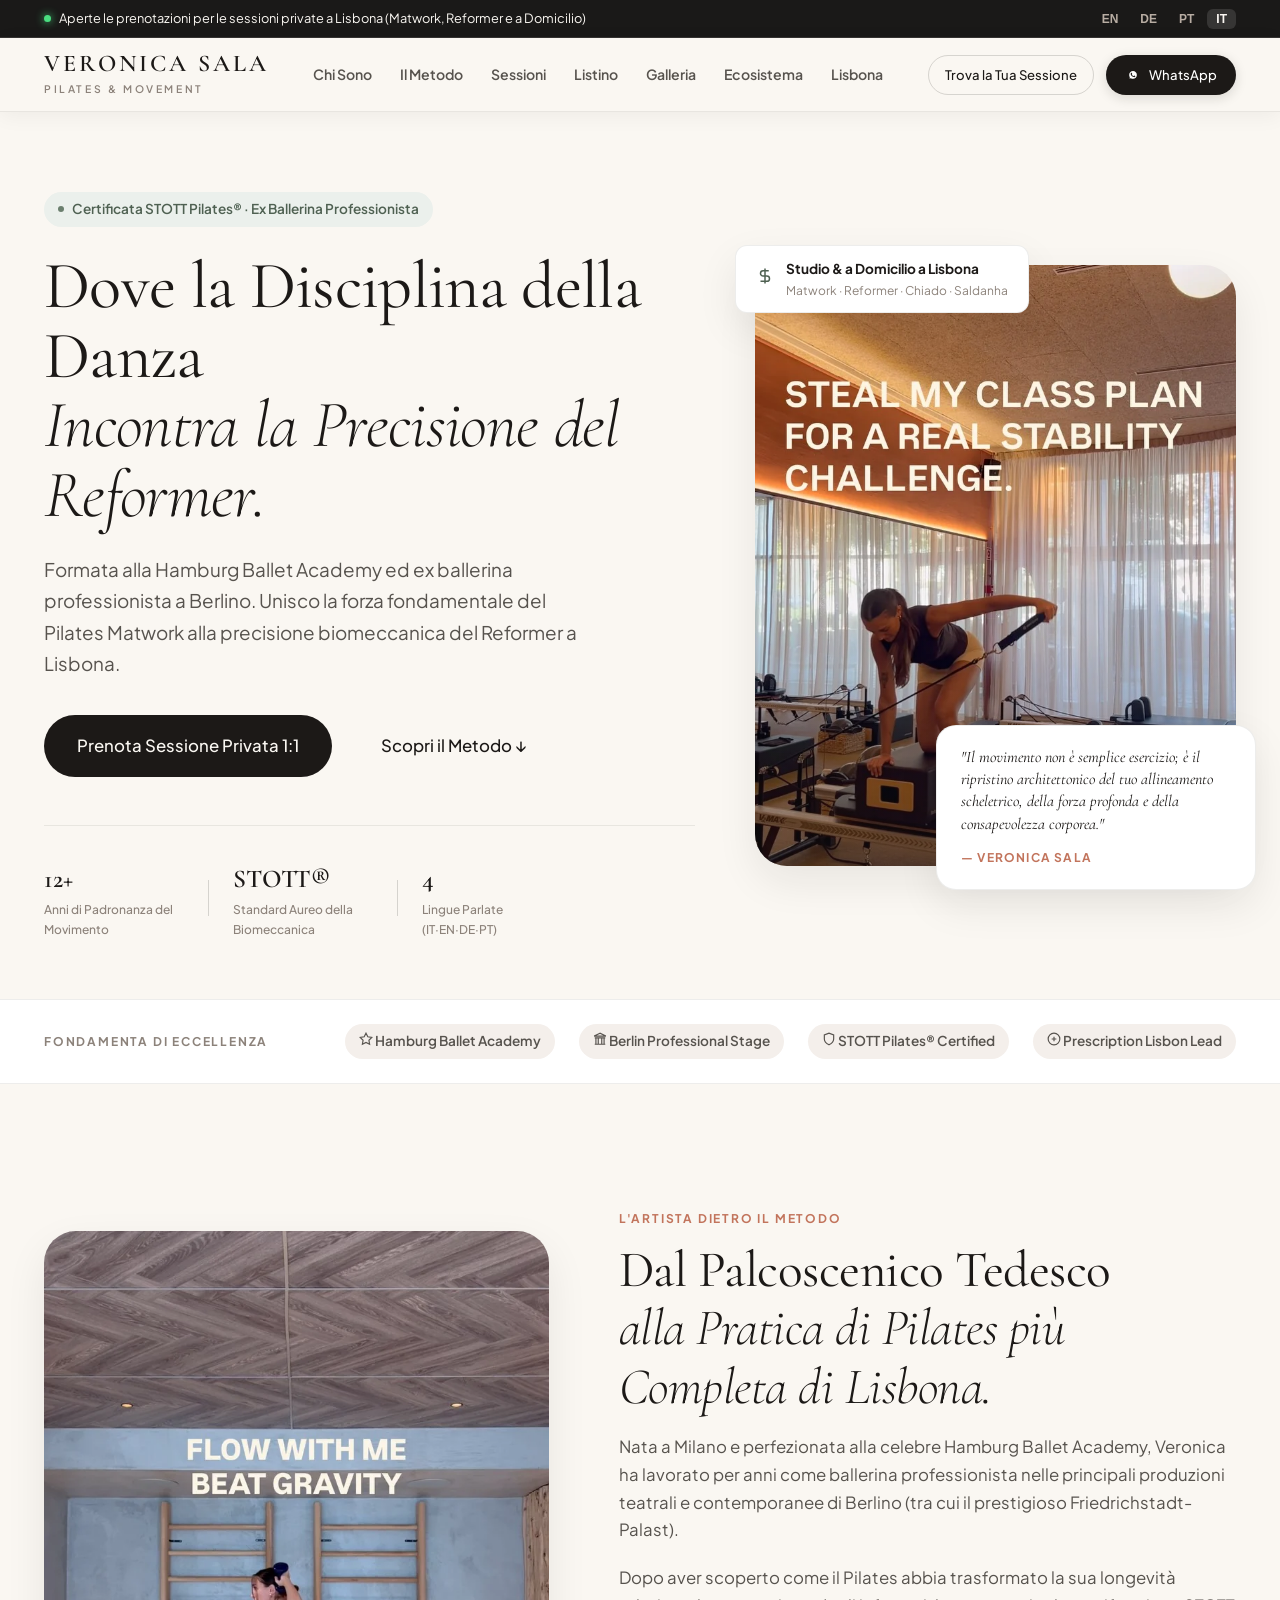
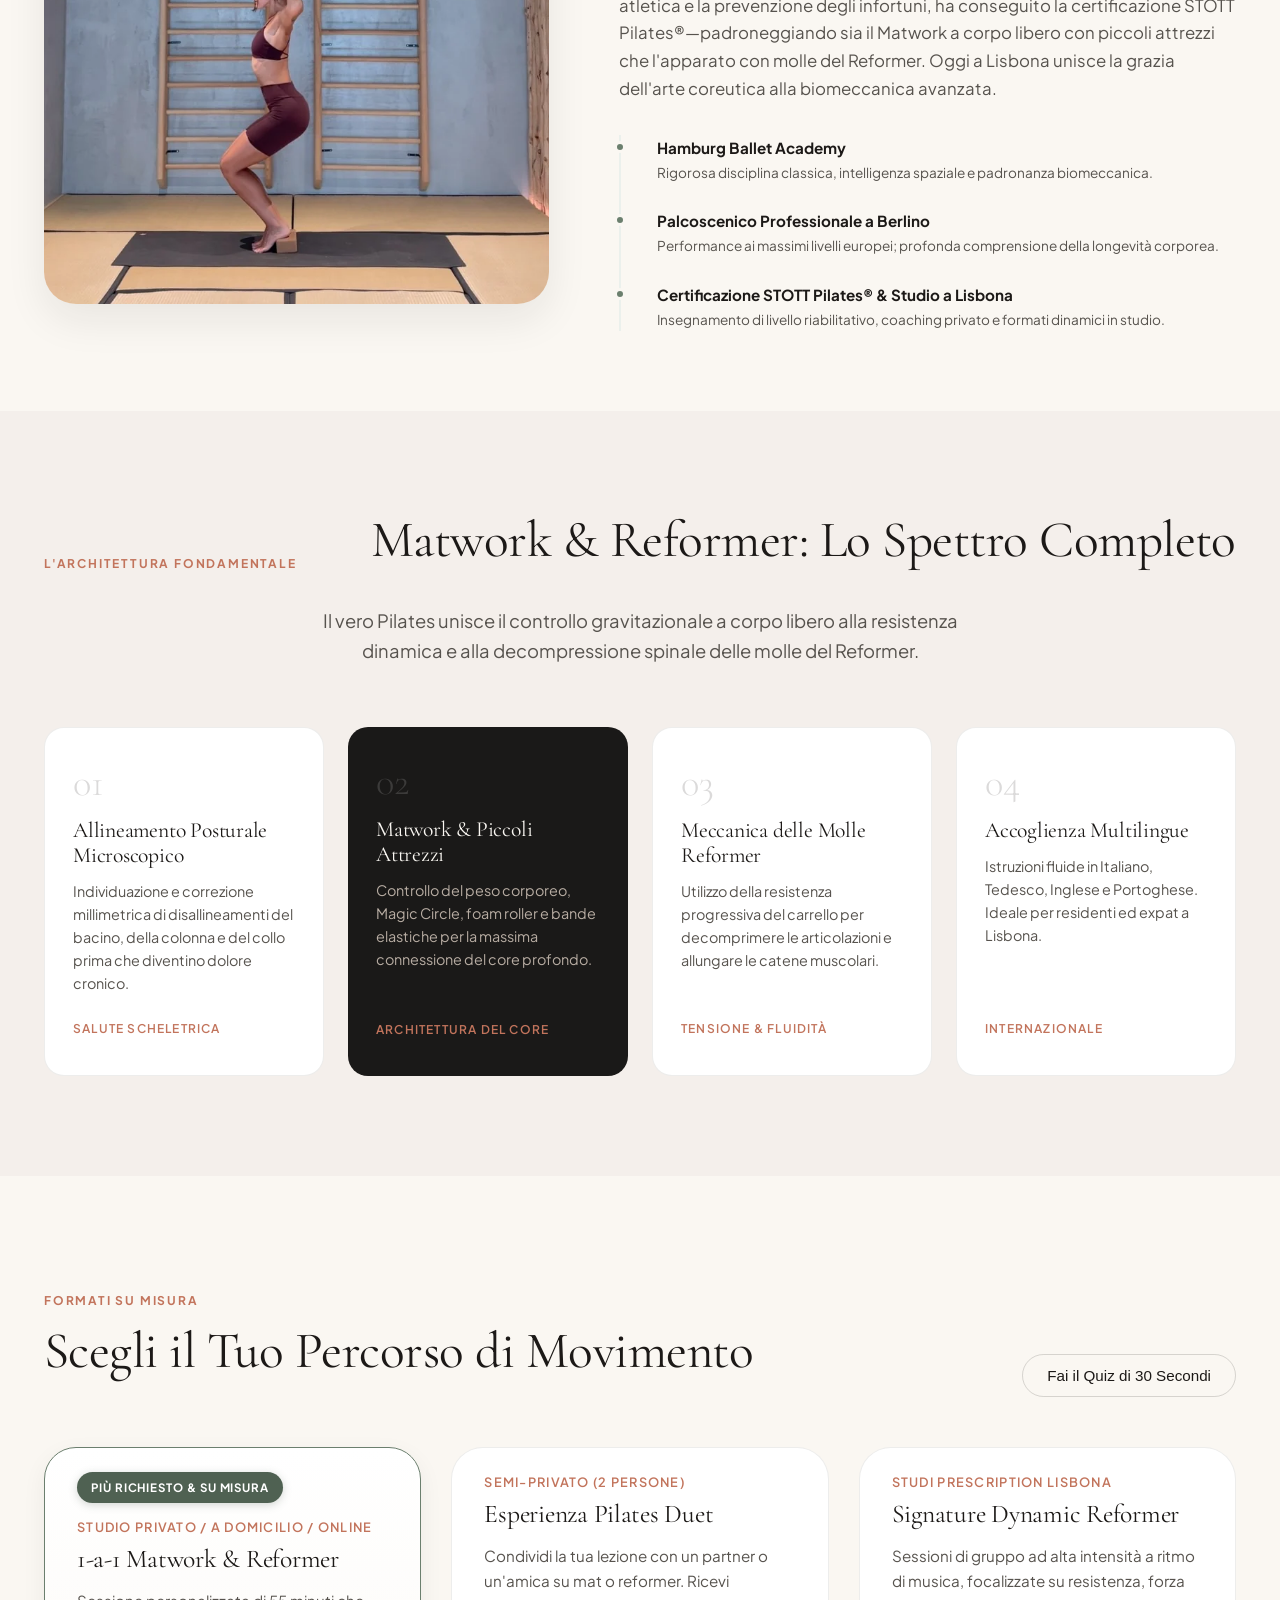
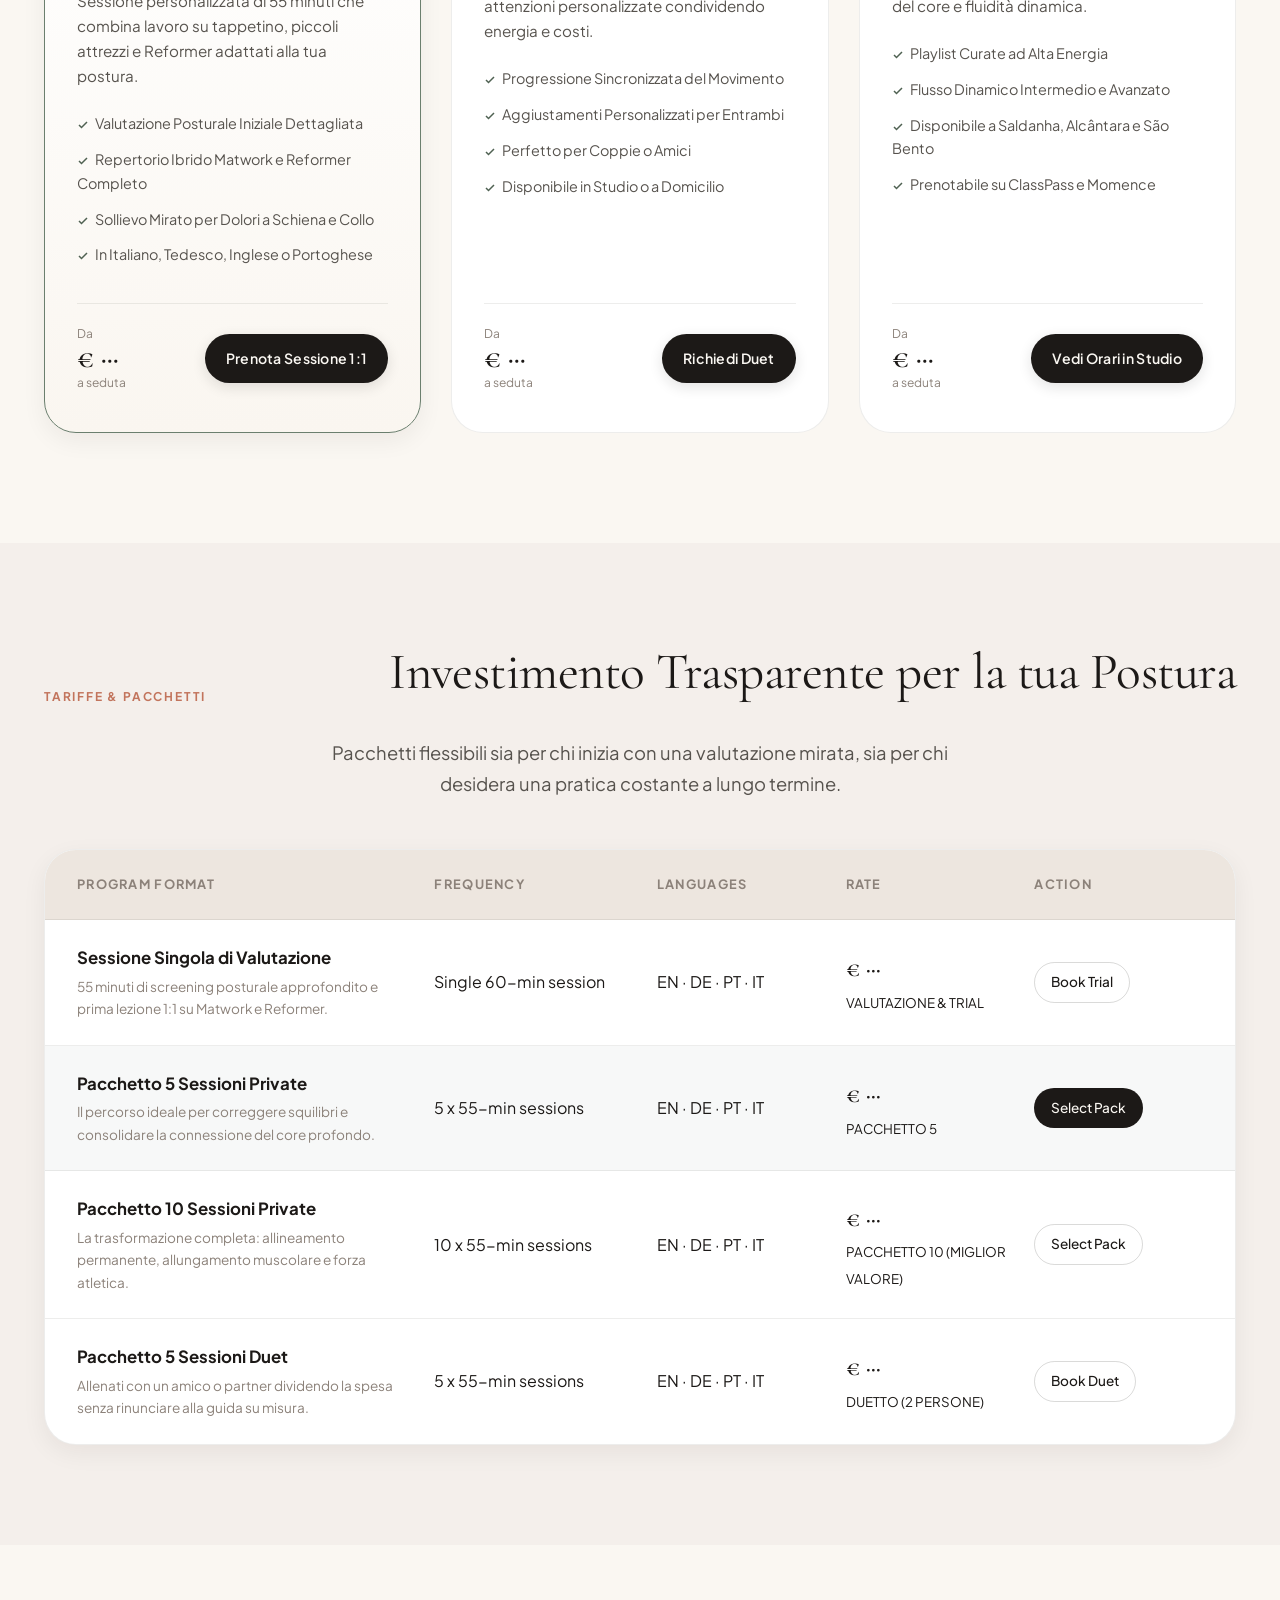
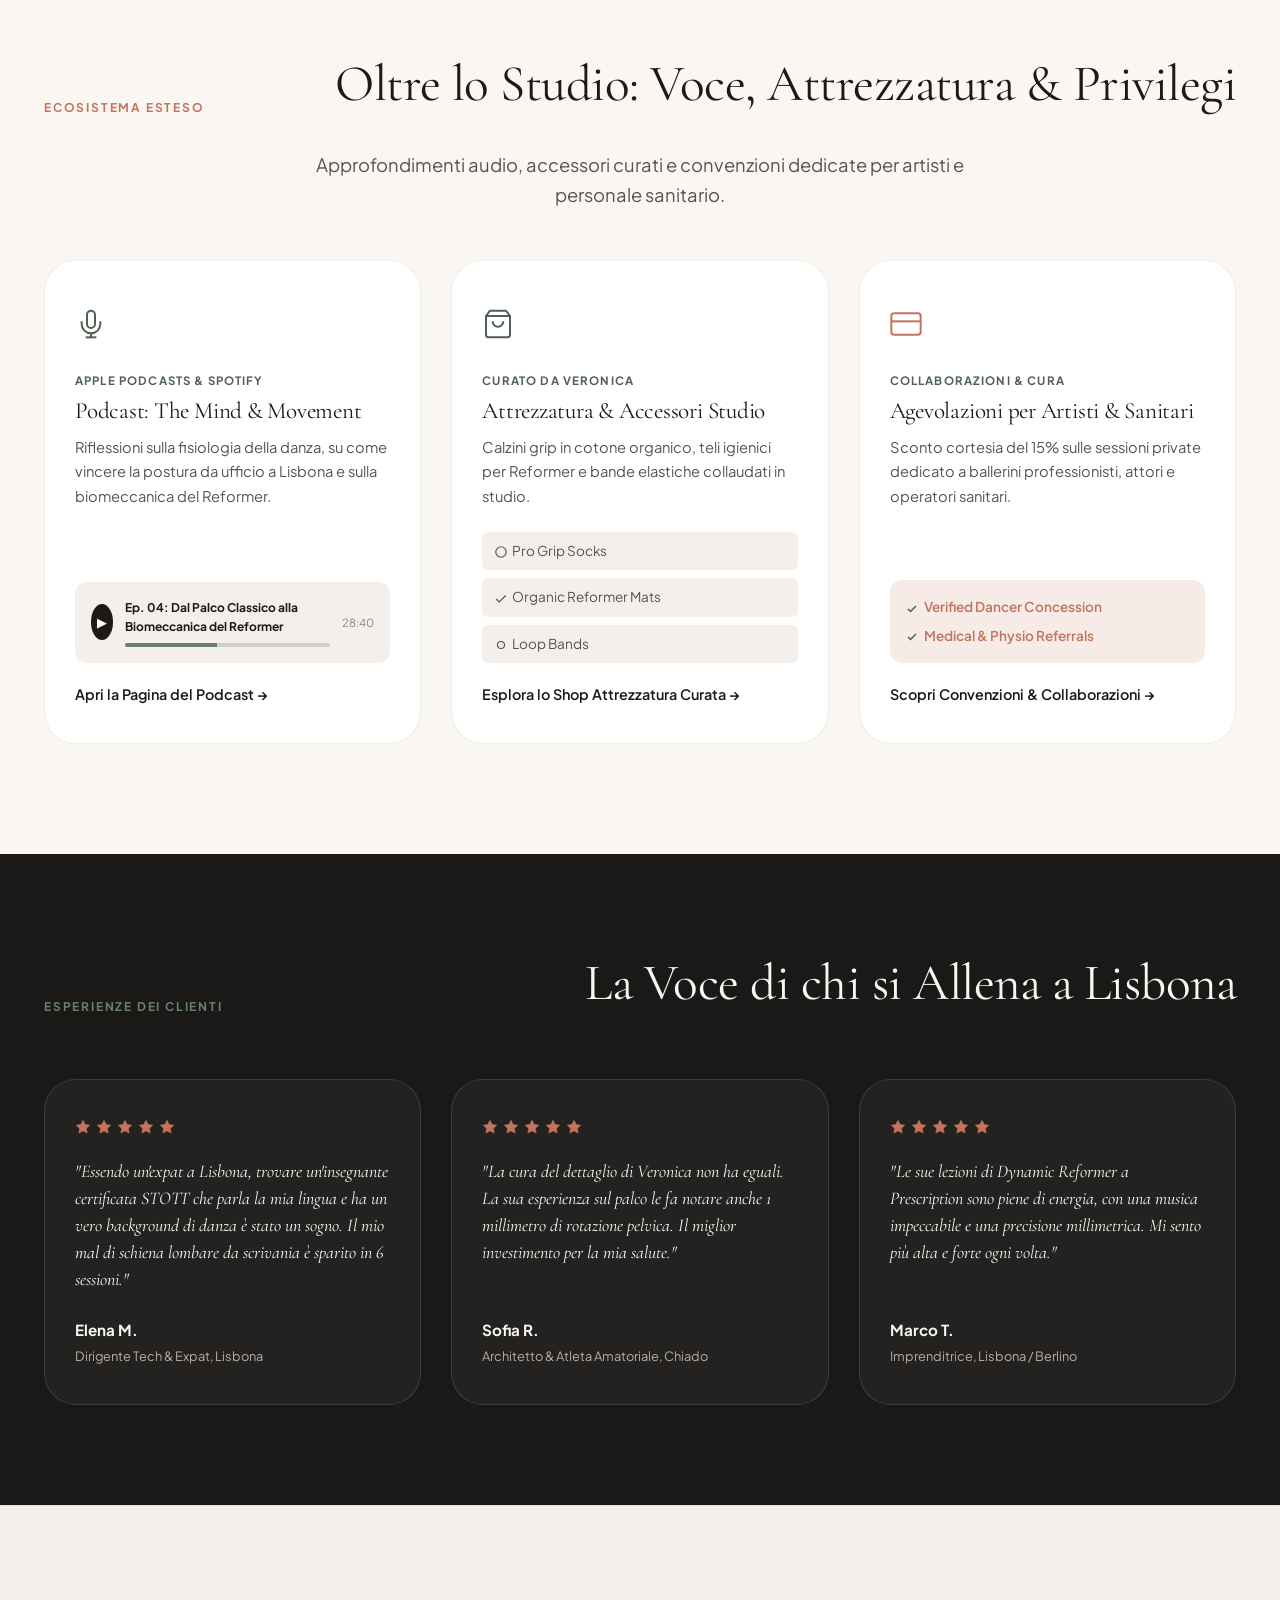
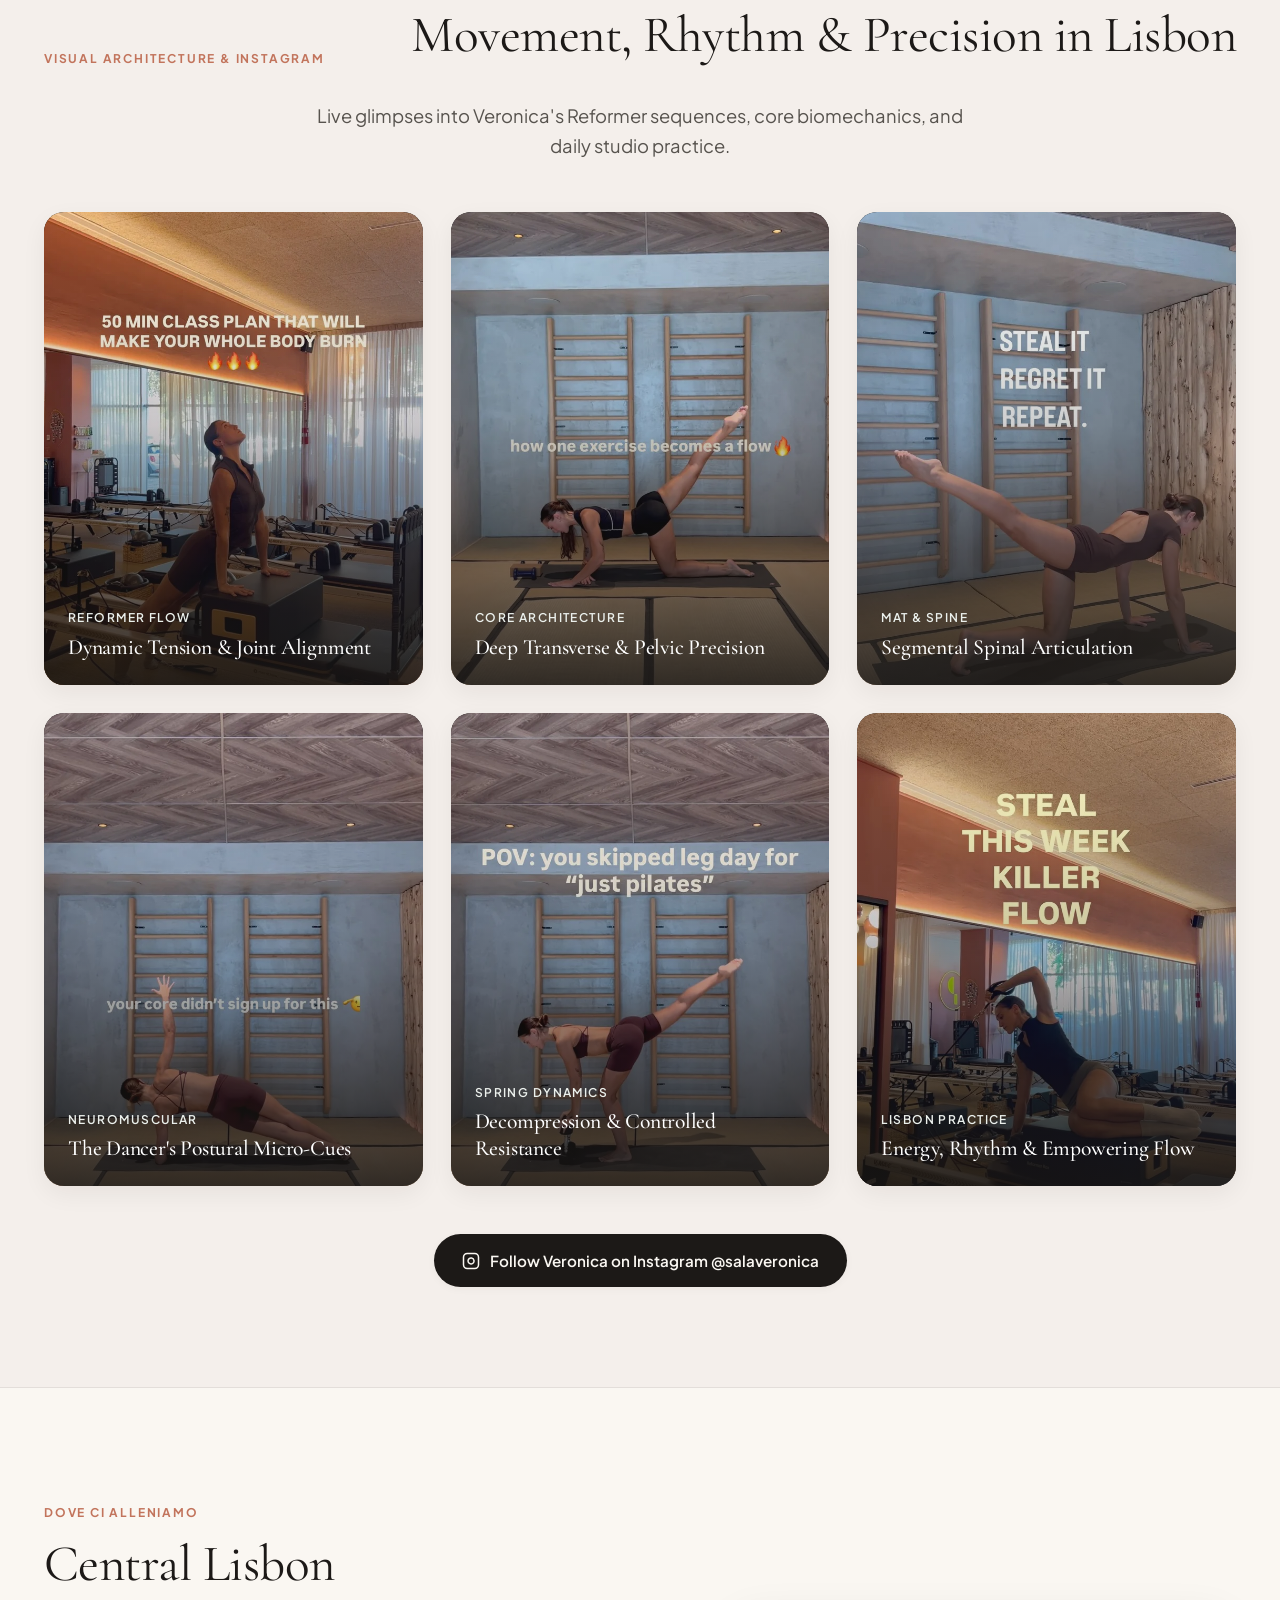
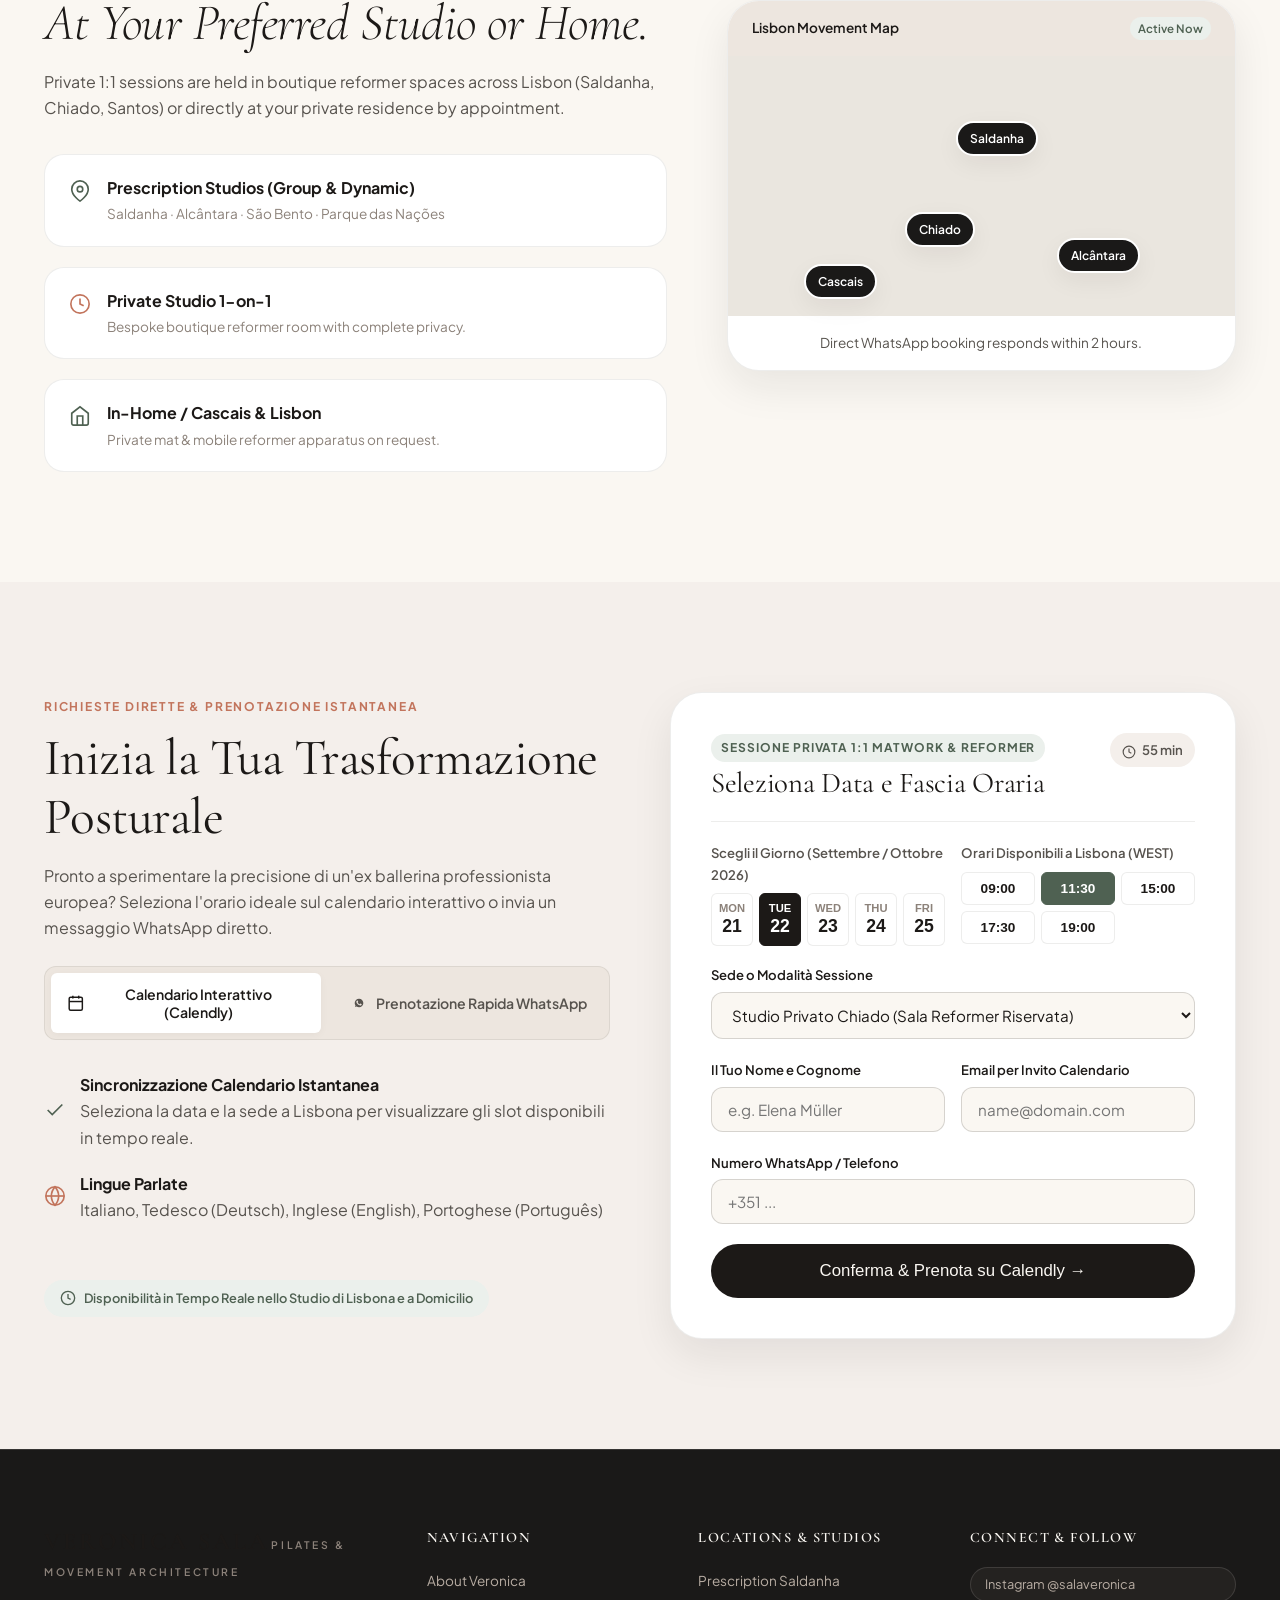
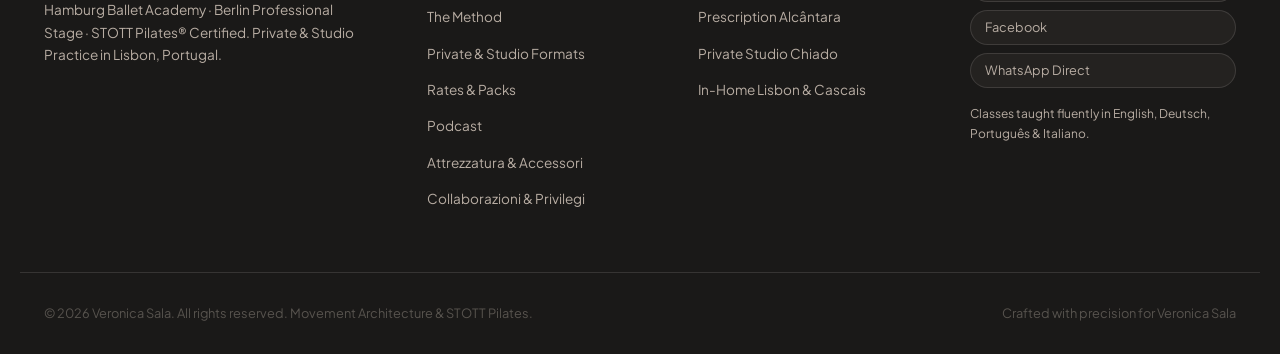
==== commit d4d33622: "Header di lusso fisso durante lo scroll sia su Desktop che su Mobile con logo, menu, selettore lingu" ====
--- a/index.html
+++ b/index.html
@@ -11,7 +11,7 @@
   <link rel="preconnect" href="https://fonts.gstatic.com" crossorigin>
   <link href="https://fonts.googleapis.com/css2?family=Cormorant+Garamond:ital,wght@0,300;0,400;0,600;1,400;1,600&family=Plus+Jakarta+Sans:wght@300;400;500;600;700&display=swap" rel="stylesheet">
   
-  <link rel="stylesheet" href="style.css?v=10.1">
+  <link rel="stylesheet" href="style.css?v=11.0">
 </head>
 <body>
 
@@ -844,7 +844,7 @@
     </div>
   </footer>
 
-  <script src="app.js?v=10.1"></script>
+  <script src="app.js?v=11.0"></script>
 
   <!-- MOBILE FLOATING ACTION BAR -->
   <nav class="mobile-bottom-bar" aria-label="Mobile Navigation">
--- a/style.css
+++ b/style.css
@@ -3930,3 +3930,203 @@
     font-size: 0.82rem !important;
   }
 }
+
+/* ==========================================================================
+   LUXURY STICKY HEADER FOR DESKTOP & MOBILE (v11.0)
+   ========================================================================== */
+.site-header {
+  position: sticky !important;
+  position: -webkit-sticky !important;
+  top: 0 !important;
+  z-index: 99999 !important;
+  background-color: rgba(250, 247, 242, 0.97) !important;
+  backdrop-filter: blur(18px) !important;
+  -webkit-backdrop-filter: blur(18px) !important;
+  border-bottom: 1px solid var(--border-light) !important;
+  box-shadow: 0 4px 20px rgba(28, 25, 23, 0.05) !important;
+  padding: 14px 0 !important;
+  transition: all 0.25s ease !important;
+}
+
+.main-nav ul {
+  display: flex;
+  gap: 24px;
+  list-style: none;
+  align-items: center;
+}
+
+.main-nav a {
+  font-size: 0.88rem;
+  font-weight: 600;
+  color: var(--text-secondary);
+  text-decoration: none;
+  padding: 6px 2px;
+  position: relative;
+  transition: color 0.2s ease;
+}
+
+.main-nav a:hover,
+.main-nav a.active {
+  color: var(--text-primary);
+}
+
+.main-nav a:hover::after,
+.main-nav a.active::after {
+  content: '';
+  position: absolute;
+  bottom: 0;
+  left: 0;
+  right: 0;
+  height: 2px;
+  background-color: var(--accent-terra);
+  border-radius: 99px;
+}
+
+.header-actions {
+  display: flex;
+  align-items: center;
+  gap: 12px;
+}
+
+.header-actions .btn-outline {
+  font-size: 0.82rem;
+  padding: 8px 16px;
+  border-radius: 99px;
+}
+
+.header-actions .btn-primary {
+  font-size: 0.82rem;
+  padding: 8px 18px;
+  border-radius: 99px;
+  background-color: var(--text-primary);
+  color: #FFFFFF;
+  box-shadow: 0 3px 12px rgba(28, 25, 23, 0.15);
+}
+
+/* ---------------- MOBILE LUXURY HEADER ---------------- */
+@media (max-width: 768px) {
+  body {
+    padding-top: 0 !important;
+    padding-bottom: 74px !important;
+  }
+
+  .announcement-bar {
+    display: block !important;
+    background-color: var(--bg-dark) !important;
+    padding: 7px 14px !important;
+    border-bottom: 1px solid rgba(255, 255, 255, 0.08) !important;
+  }
+
+  .announcement-inner {
+    display: flex !important;
+    justify-content: space-between !important;
+    align-items: center !important;
+    gap: 8px !important;
+  }
+
+  .announcement-badge {
+    display: flex !important;
+    align-items: center !important;
+    gap: 6px !important;
+    font-size: 0.72rem !important;
+    font-weight: 600 !important;
+    color: #FFFFFF !important;
+    white-space: nowrap !important;
+    overflow: hidden !important;
+    text-overflow: ellipsis !important;
+  }
+
+  .lang-switcher {
+    display: flex !important;
+    gap: 3px !important;
+  }
+
+  .lang-btn {
+    padding: 2px 6px !important;
+    font-size: 0.68rem !important;
+    font-weight: 700 !important;
+    border-radius: 4px !important;
+    background: rgba(255, 255, 255, 0.1) !important;
+    color: var(--text-inverse-muted) !important;
+  }
+
+  .lang-btn.active {
+    background: #FFFFFF !important;
+    color: var(--bg-dark) !important;
+  }
+
+  .site-header {
+    position: sticky !important;
+    position: -webkit-sticky !important;
+    top: 0 !important;
+    z-index: 99999 !important;
+    padding: 10px 14px !important;
+    height: auto !important;
+    background: rgba(250, 247, 242, 0.98) !important;
+    backdrop-filter: blur(20px) !important;
+    -webkit-backdrop-filter: blur(20px) !important;
+    border-bottom: 1px solid var(--border-medium) !important;
+    box-shadow: 0 4px 16px rgba(28, 25, 23, 0.06) !important;
+  }
+
+  .header-inner {
+    display: flex !important;
+    justify-content: space-between !important;
+    align-items: center !important;
+    width: 100% !important;
+  }
+
+  .brand-logo {
+    display: flex !important;
+    flex-direction: column !important;
+  }
+
+  .logo-title {
+    font-family: var(--font-serif) !important;
+    font-size: 1.32rem !important;
+    font-weight: 700 !important;
+    letter-spacing: 0.09em !important;
+    color: var(--text-primary) !important;
+    line-height: 1.05 !important;
+  }
+
+  .logo-subtitle {
+    font-family: var(--font-sans) !important;
+    font-size: 0.6rem !important;
+    font-weight: 700 !important;
+    letter-spacing: 0.22em !important;
+    color: var(--accent-terra) !important;
+    line-height: 1 !important;
+    margin-top: 2px !important;
+  }
+
+  .header-actions {
+    display: flex !important;
+    align-items: center !important;
+    gap: 8px !important;
+  }
+
+  .header-actions .btn-primary {
+    display: inline-flex !important;
+    align-items: center !important;
+    gap: 6px !important;
+    padding: 7px 14px !important;
+    font-size: 0.8rem !important;
+    font-weight: 700 !important;
+    background-color: var(--text-primary) !important;
+    color: #FAF7F2 !important;
+    border-radius: 99px !important;
+    box-shadow: 0 3px 10px rgba(28, 25, 23, 0.15) !important;
+    text-decoration: none !important;
+  }
+
+  .header-actions .btn-primary svg {
+    width: 14px !important;
+    height: 14px !important;
+    fill: #25D366 !important; /* Icona WhatsApp verde brillante elegante */
+  }
+
+  .hero-section {
+    padding-top: 32px !important;
+  }
+}
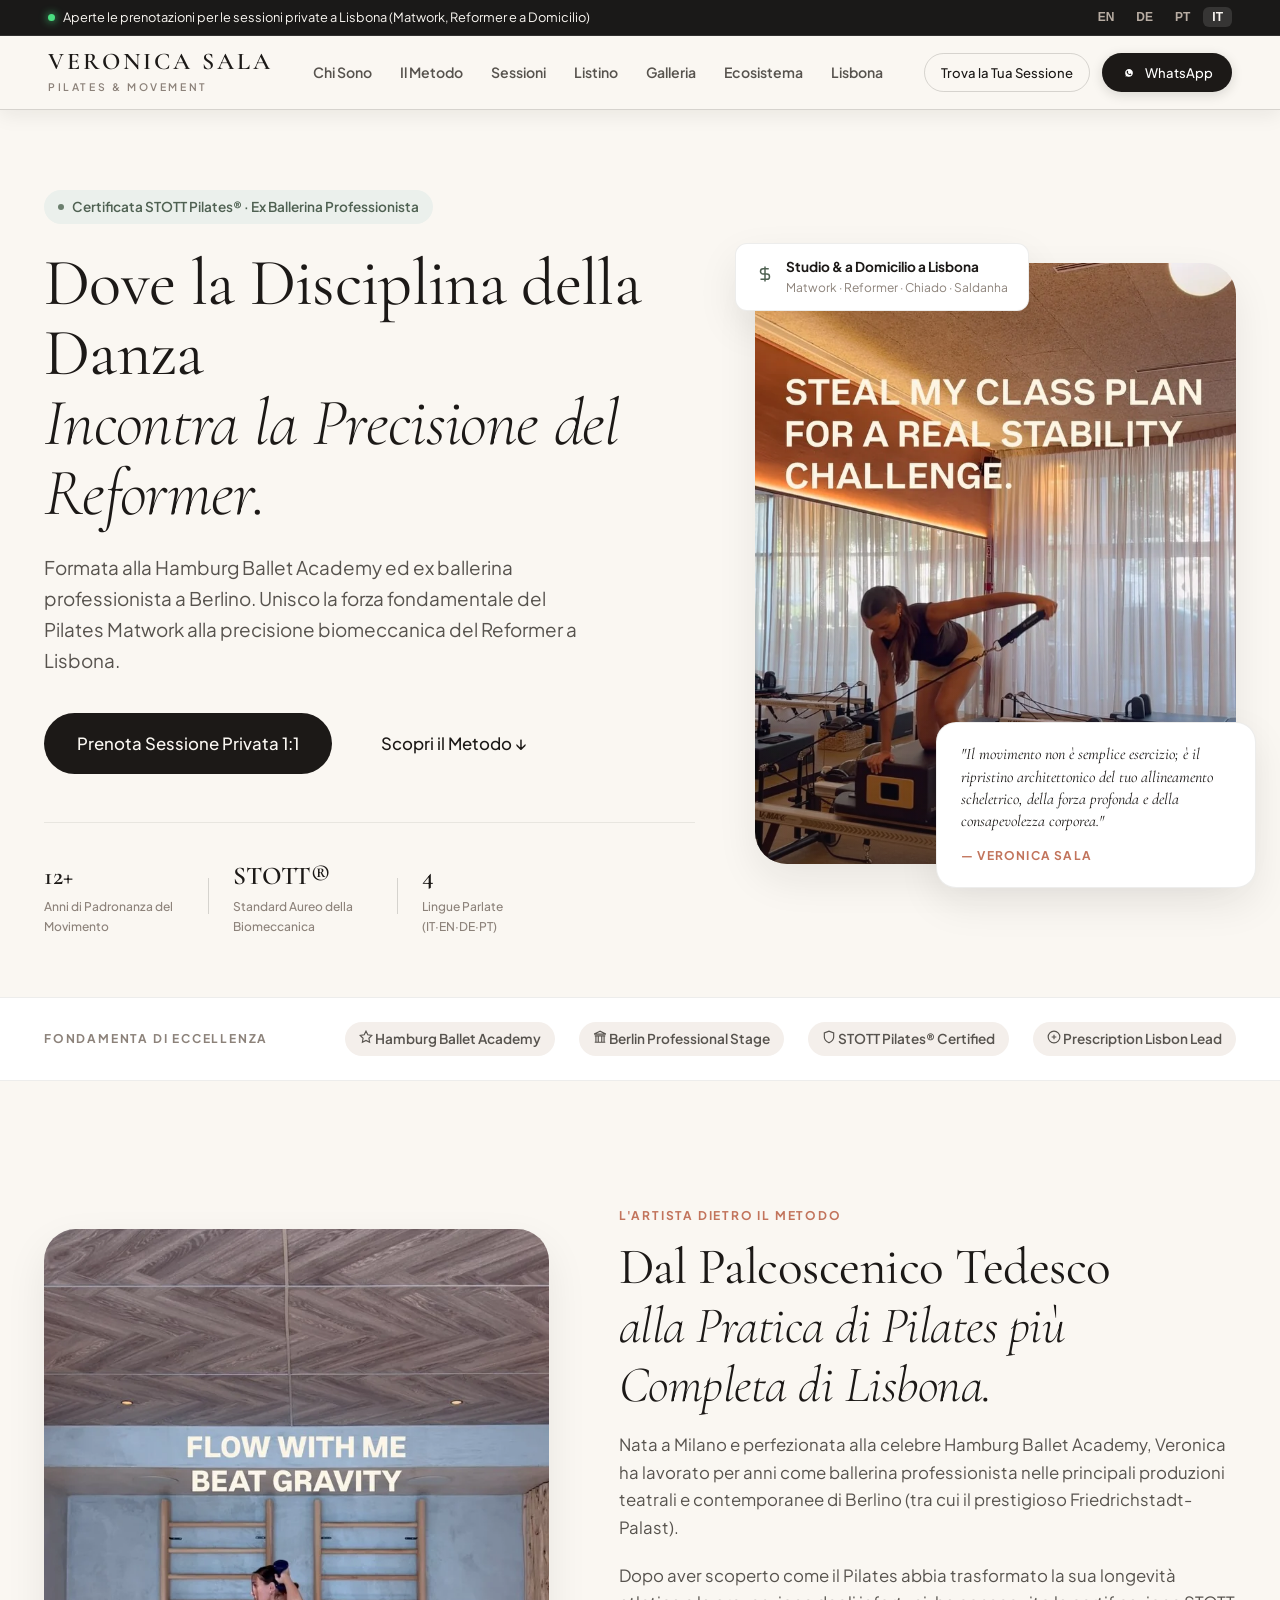
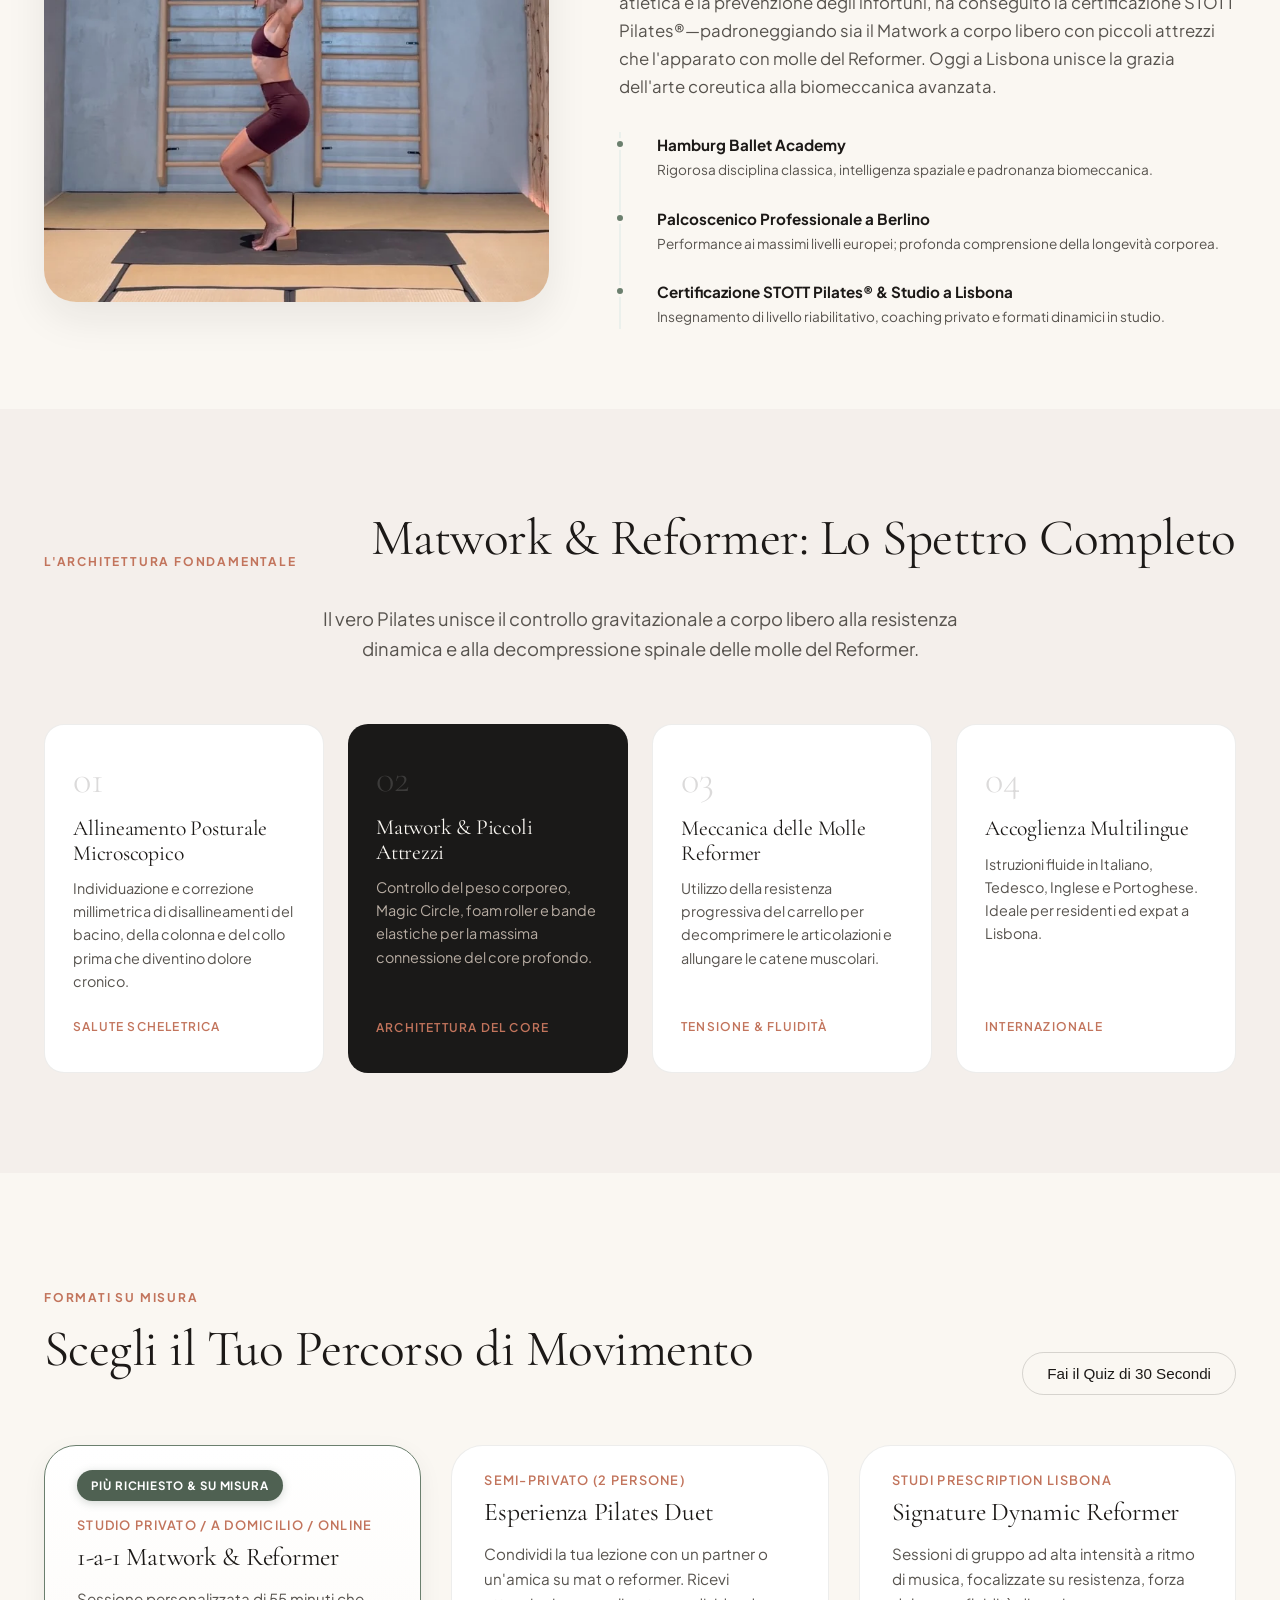
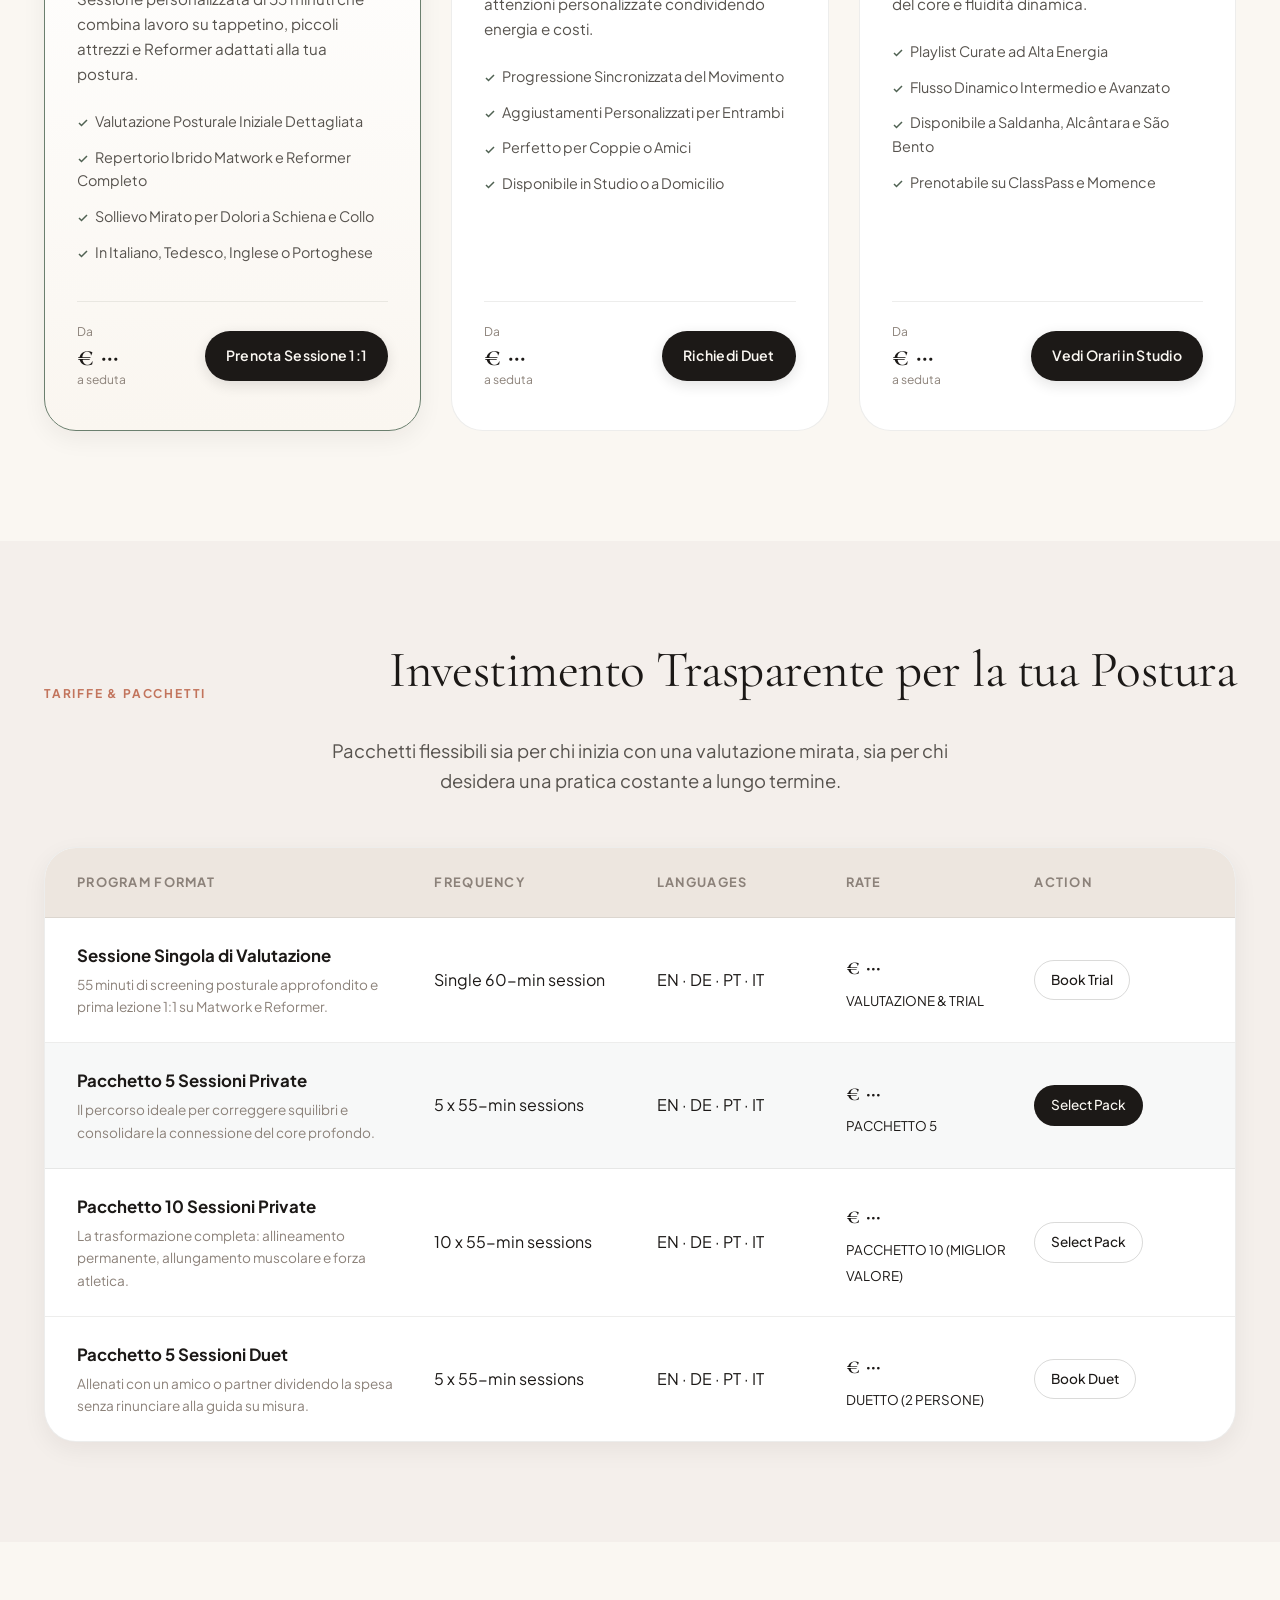
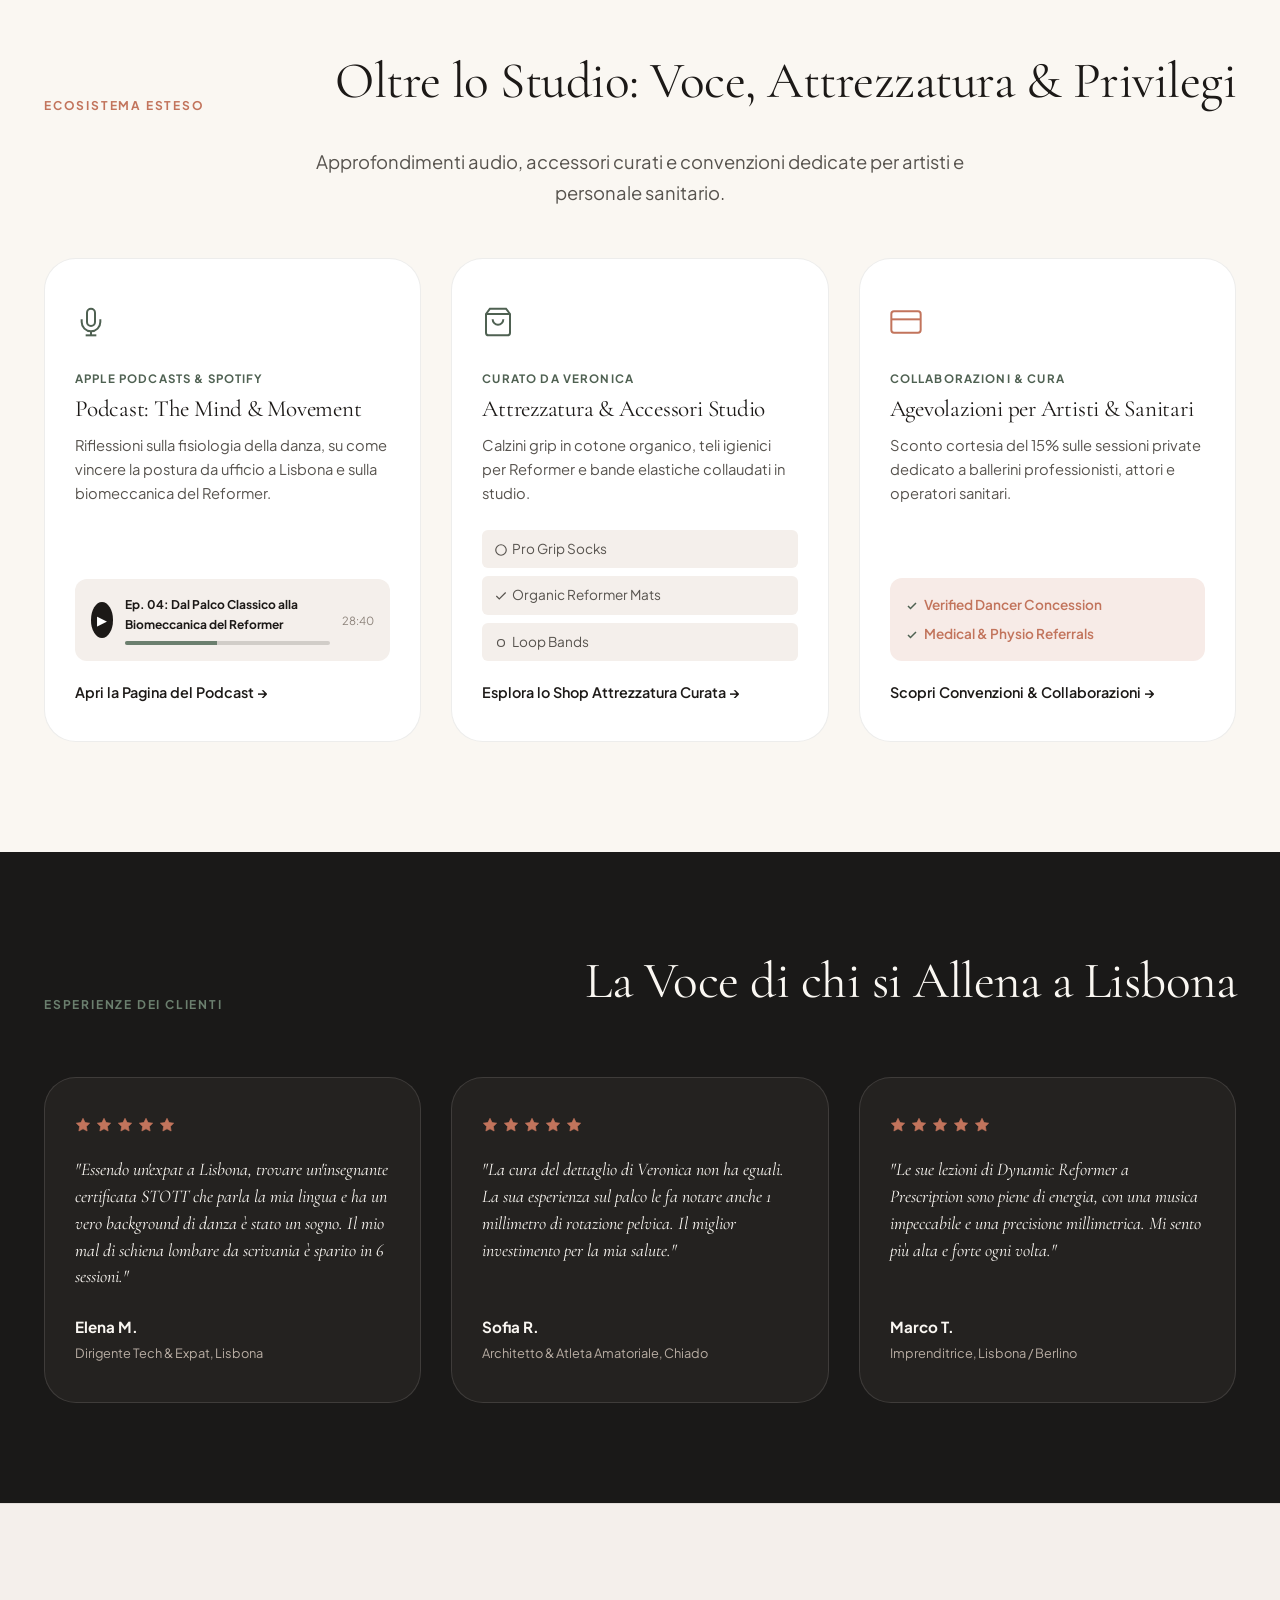
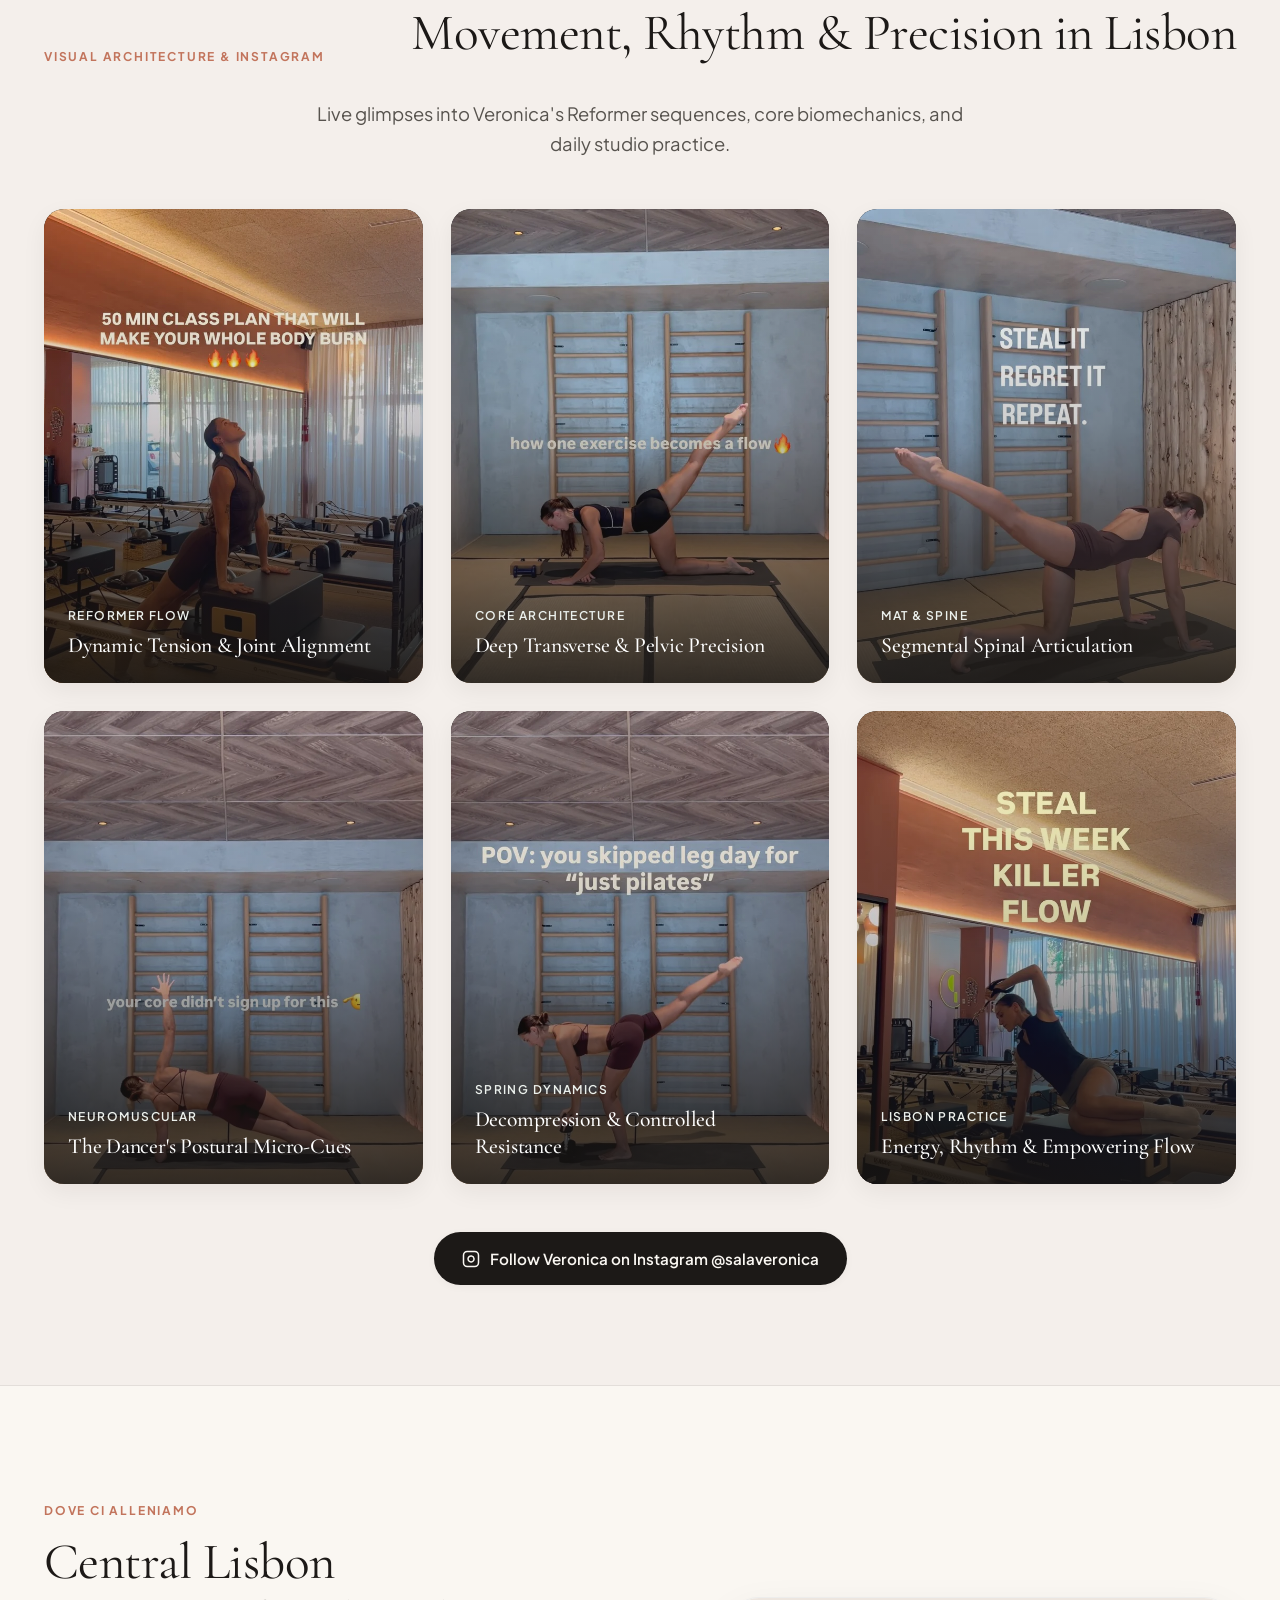
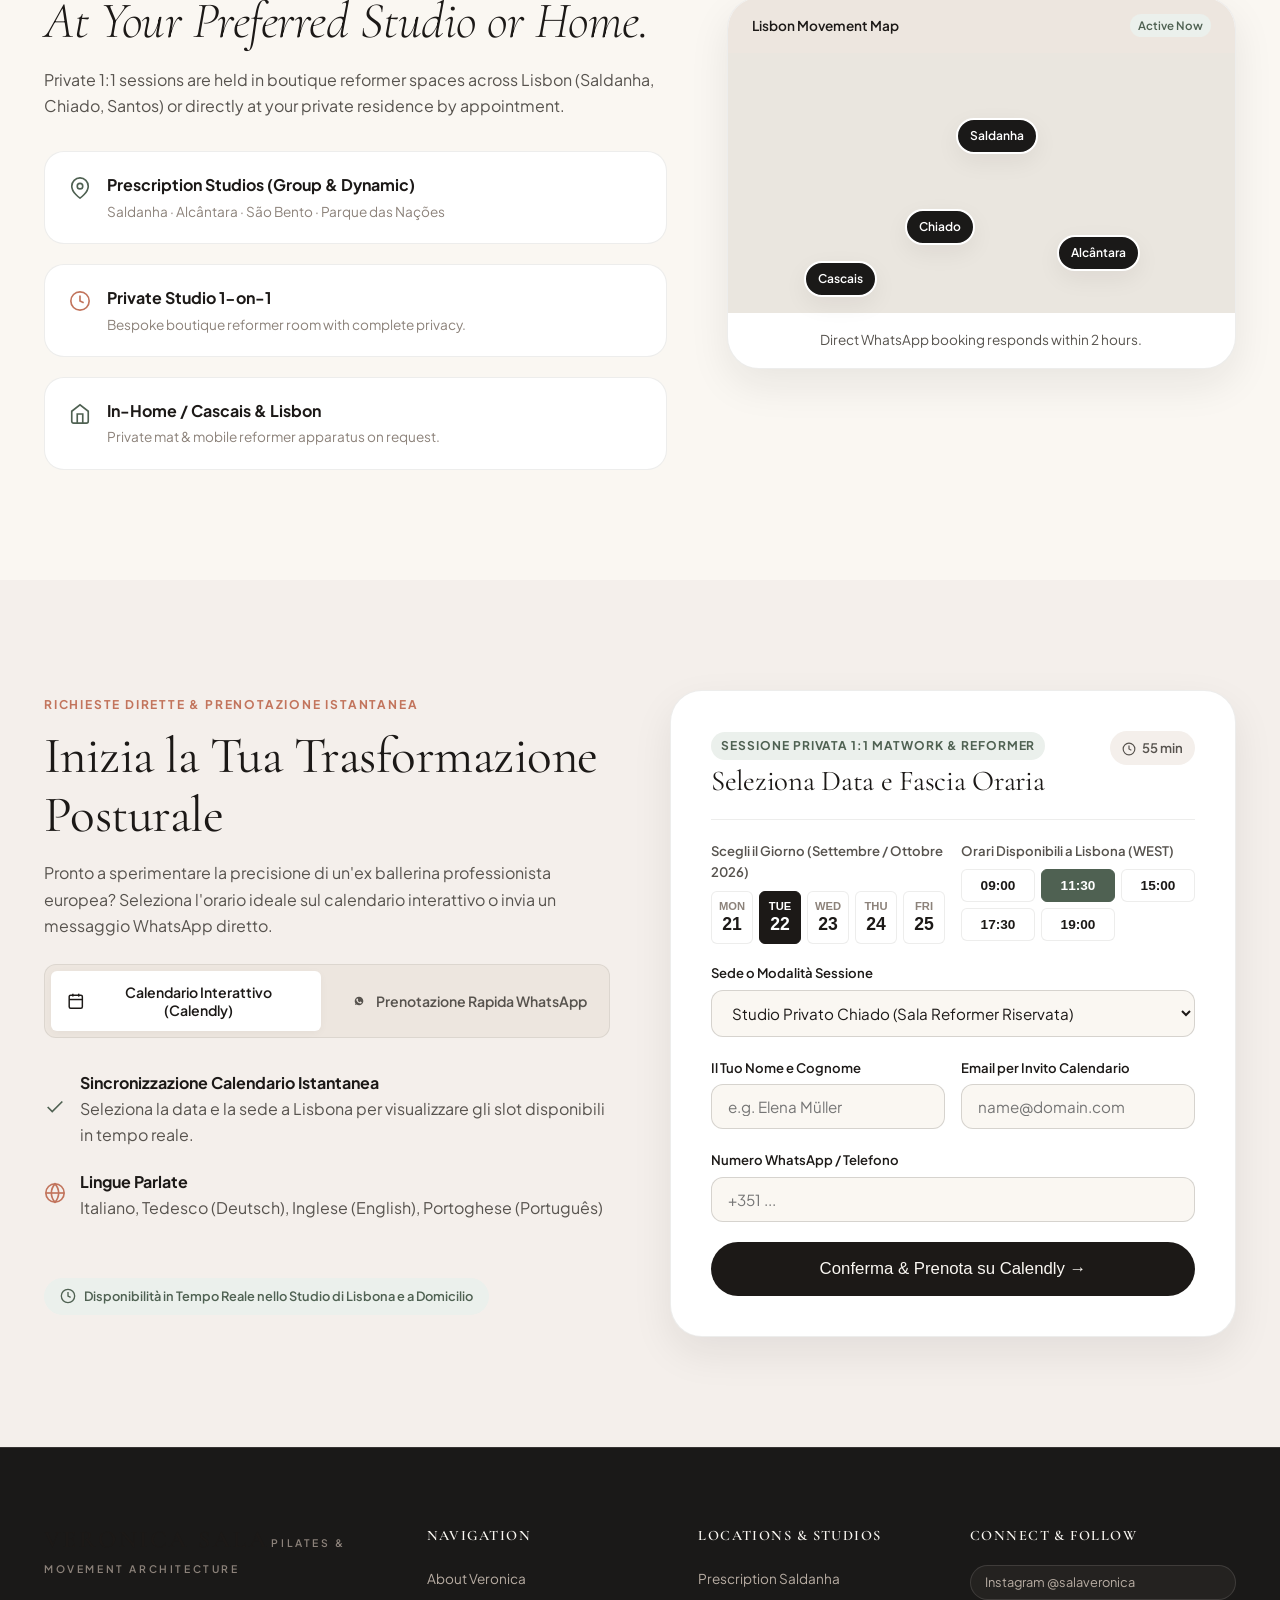
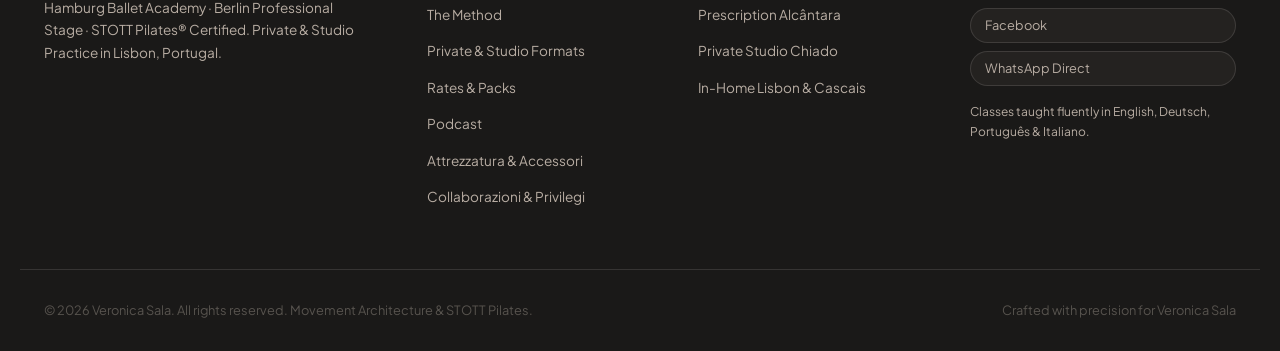
==== commit 704e07cc: "Implementato sistema Header Fisso Permanente con position fixed su Desktop e Mobile" ====
--- a/index.html
+++ b/index.html
@@ -11,7 +11,7 @@
   <link rel="preconnect" href="https://fonts.gstatic.com" crossorigin>
   <link href="https://fonts.googleapis.com/css2?family=Cormorant+Garamond:ital,wght@0,300;0,400;0,600;1,400;1,600&family=Plus+Jakarta+Sans:wght@300;400;500;600;700&display=swap" rel="stylesheet">
   
-  <link rel="stylesheet" href="style.css?v=11.0">
+  <link rel="stylesheet" href="style.css?v=12.0">
 </head>
 <body>
 
@@ -844,7 +844,7 @@
     </div>
   </footer>
 
-  <script src="app.js?v=11.0"></script>
+  <script src="app.js?v=12.0"></script>
 
   <!-- MOBILE FLOATING ACTION BAR -->
   <nav class="mobile-bottom-bar" aria-label="Mobile Navigation">
--- a/style.css
+++ b/style.css
@@ -75,7 +75,7 @@
   line-height: 1.65;
   -webkit-font-smoothing: antialiased;
   -moz-osx-font-smoothing: grayscale;
-  overflow-x: hidden;
+  /* overflow-x rimossa per compatibilita fixed header */
 }
 
 /* Typography Utility */
@@ -4130,3 +4130,125 @@
     padding-top: 32px !important;
   }
 }
+
+/* ==========================================================================
+   PERMANENT FIXED HEADER SYSTEM (DESKTOP & MOBILE v12.0)
+   ========================================================================== */
+html, body {
+  width: 100% !important;
+  max-width: 100% !important;
+  margin: 0 !important;
+  padding: 0 !important;
+  box-sizing: border-box !important;
+}
+
+body {
+  padding-top: 110px !important; /* Spazio esatto per announcement (36px) + header (74px) */
+  font-family: var(--font-sans);
+  background-color: var(--bg-main);
+  color: var(--text-primary);
+  line-height: 1.65;
+}
+
+.subpage-body {
+  padding-top: 110px !important;
+}
+
+/* 1. Barra Annunci Superiore FISSA in cima allo schermo */
+.announcement-bar {
+  position: fixed !important;
+  top: 0 !important;
+  left: 0 !important;
+  right: 0 !important;
+  width: 100% !important;
+  height: 36px !important;
+  z-index: 999999 !important;
+  background-color: #1A1918 !important;
+  display: flex !important;
+  align-items: center !important;
+  border-bottom: 1px solid rgba(255, 255, 255, 0.1) !important;
+  padding: 0 24px !important;
+  box-sizing: border-box !important;
+}
+
+.announcement-inner {
+  display: flex !important;
+  justify-content: space-between !important;
+  align-items: center !important;
+  width: 100% !important;
+  max-width: 1240px !important;
+  margin: 0 auto !important;
+}
+
+/* 2. Header di Navigazione FISSO subito sotto la barra annunci */
+.site-header {
+  position: fixed !important;
+  top: 36px !important;
+  left: 0 !important;
+  right: 0 !important;
+  width: 100% !important;
+  height: 74px !important;
+  z-index: 999998 !important;
+  background: rgba(250, 247, 242, 0.98) !important;
+  backdrop-filter: blur(20px) !important;
+  -webkit-backdrop-filter: blur(20px) !important;
+  border-bottom: 1px solid var(--border-medium) !important;
+  box-shadow: 0 4px 20px rgba(28, 25, 23, 0.08) !important;
+  display: flex !important;
+  align-items: center !important;
+  padding: 0 24px !important;
+  box-sizing: border-box !important;
+}
+
+.site-header .container,
+.site-header .header-inner {
+  display: flex !important;
+  justify-content: space-between !important;
+  align-items: center !important;
+  width: 100% !important;
+  max-width: 1240px !important;
+  margin: 0 auto !important;
+}
+
+/* 3. RESPONSIVE MOBILE (SMARTPHONE) */
+@media (max-width: 768px) {
+  body, .subpage-body {
+    padding-top: 98px !important; /* Spazio per announcement (34px) + header (64px) */
+    padding-bottom: 74px !important; /* Spazio per mobile bottom bar */
+  }
+
+  .announcement-bar {
+    height: 34px !important;
+    padding: 0 12px !important;
+  }
+
+  .site-header {
+    top: 34px !important;
+    height: 64px !important;
+    padding: 0 14px !important;
+  }
+
+  .main-nav {
+    display: none !important;
+  }
+
+  .logo-title {
+    font-size: 1.35rem !important;
+    font-weight: 700 !important;
+  }
+
+  .logo-subtitle {
+    font-size: 0.62rem !important;
+    font-weight: 700 !important;
+  }
+
+  .header-actions .btn-outline {
+    display: none !important;
+  }
+
+  .header-actions .btn-primary {
+    display: inline-flex !important;
+    padding: 8px 14px !important;
+    font-size: 0.8rem !important;
+  }
+}
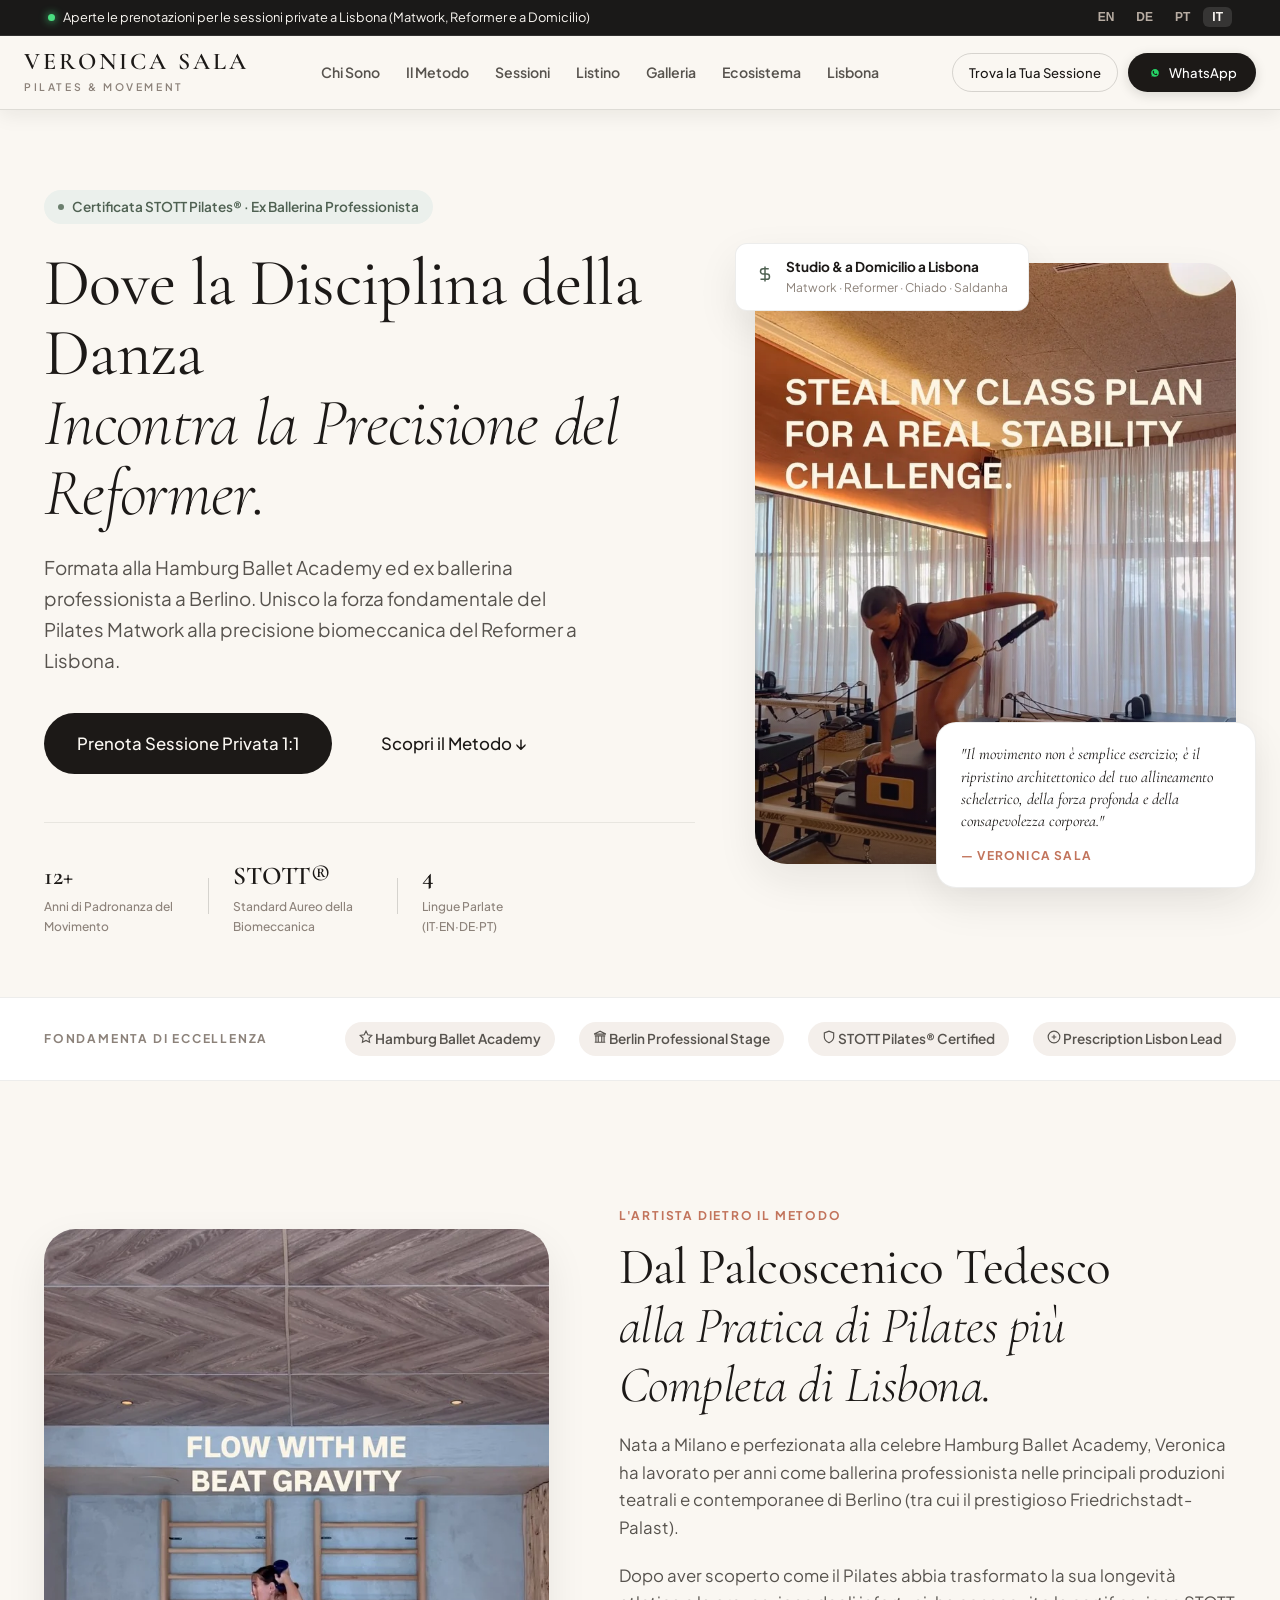
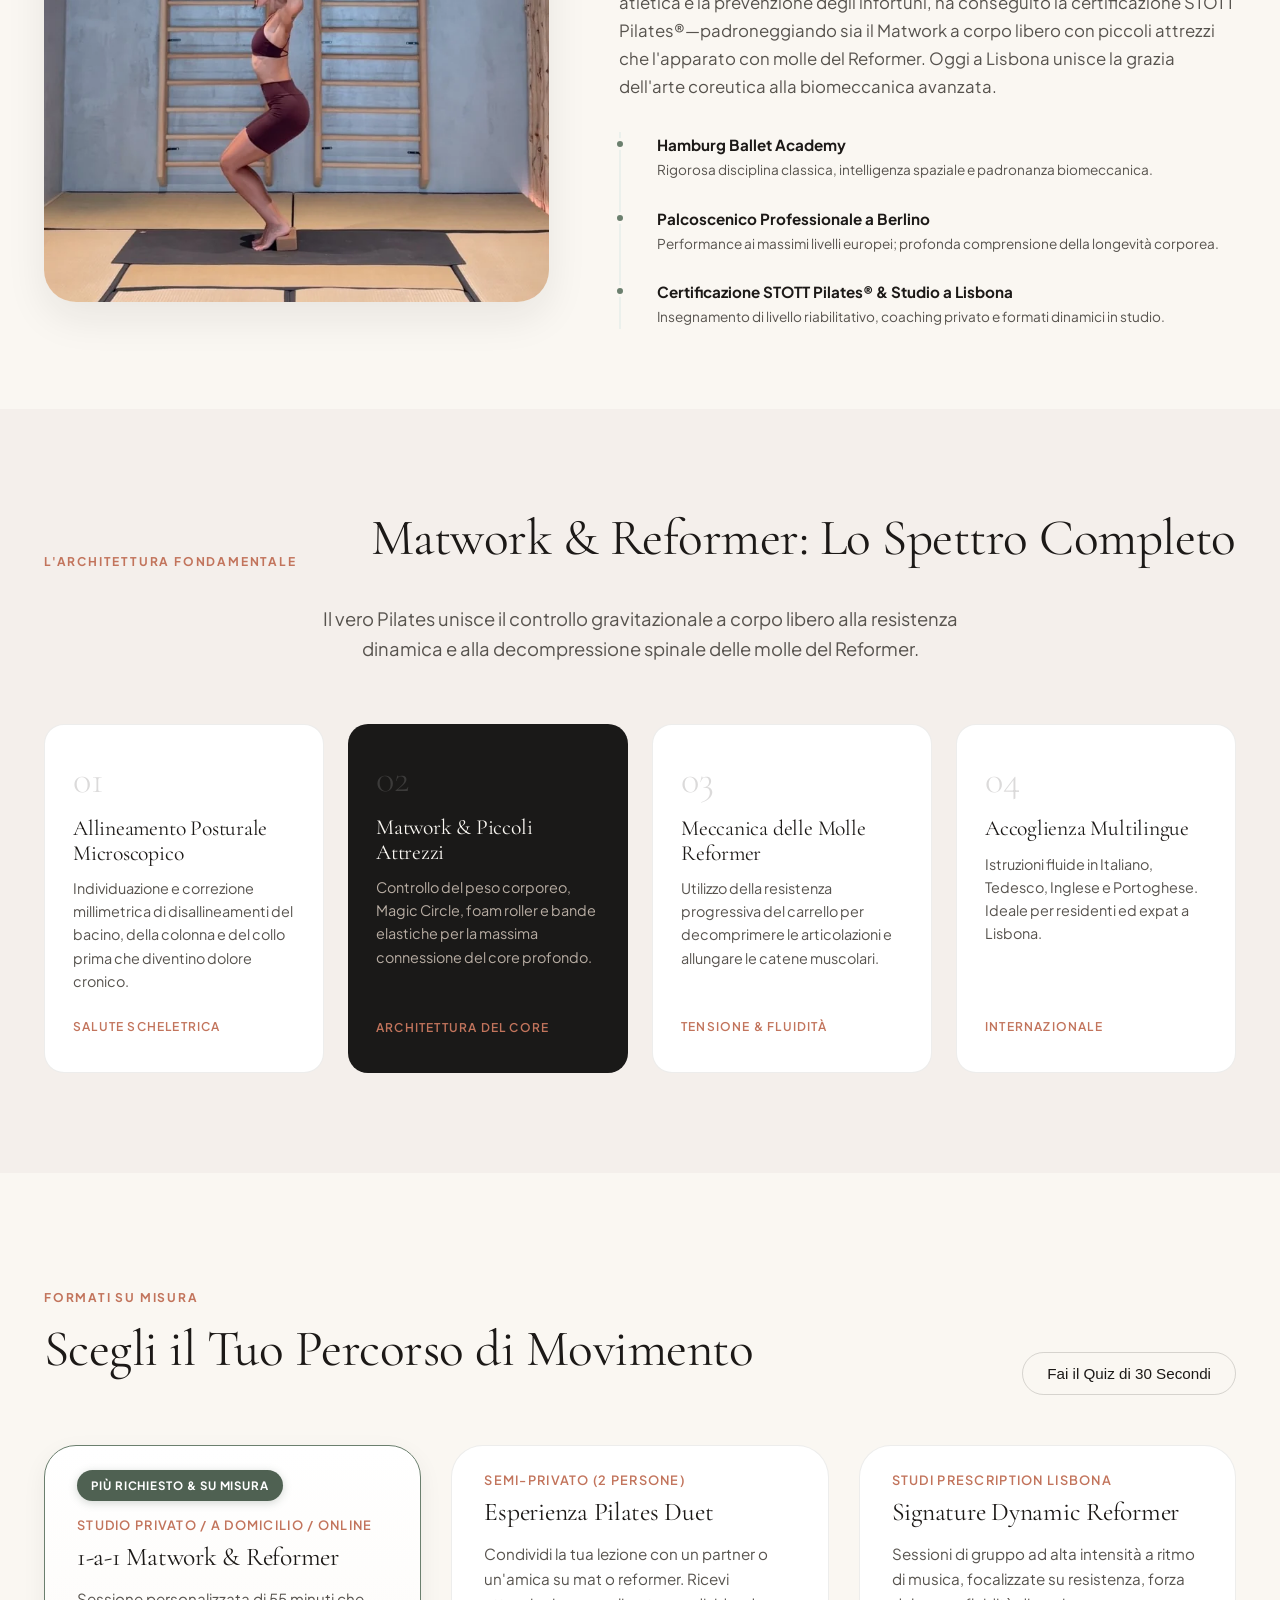
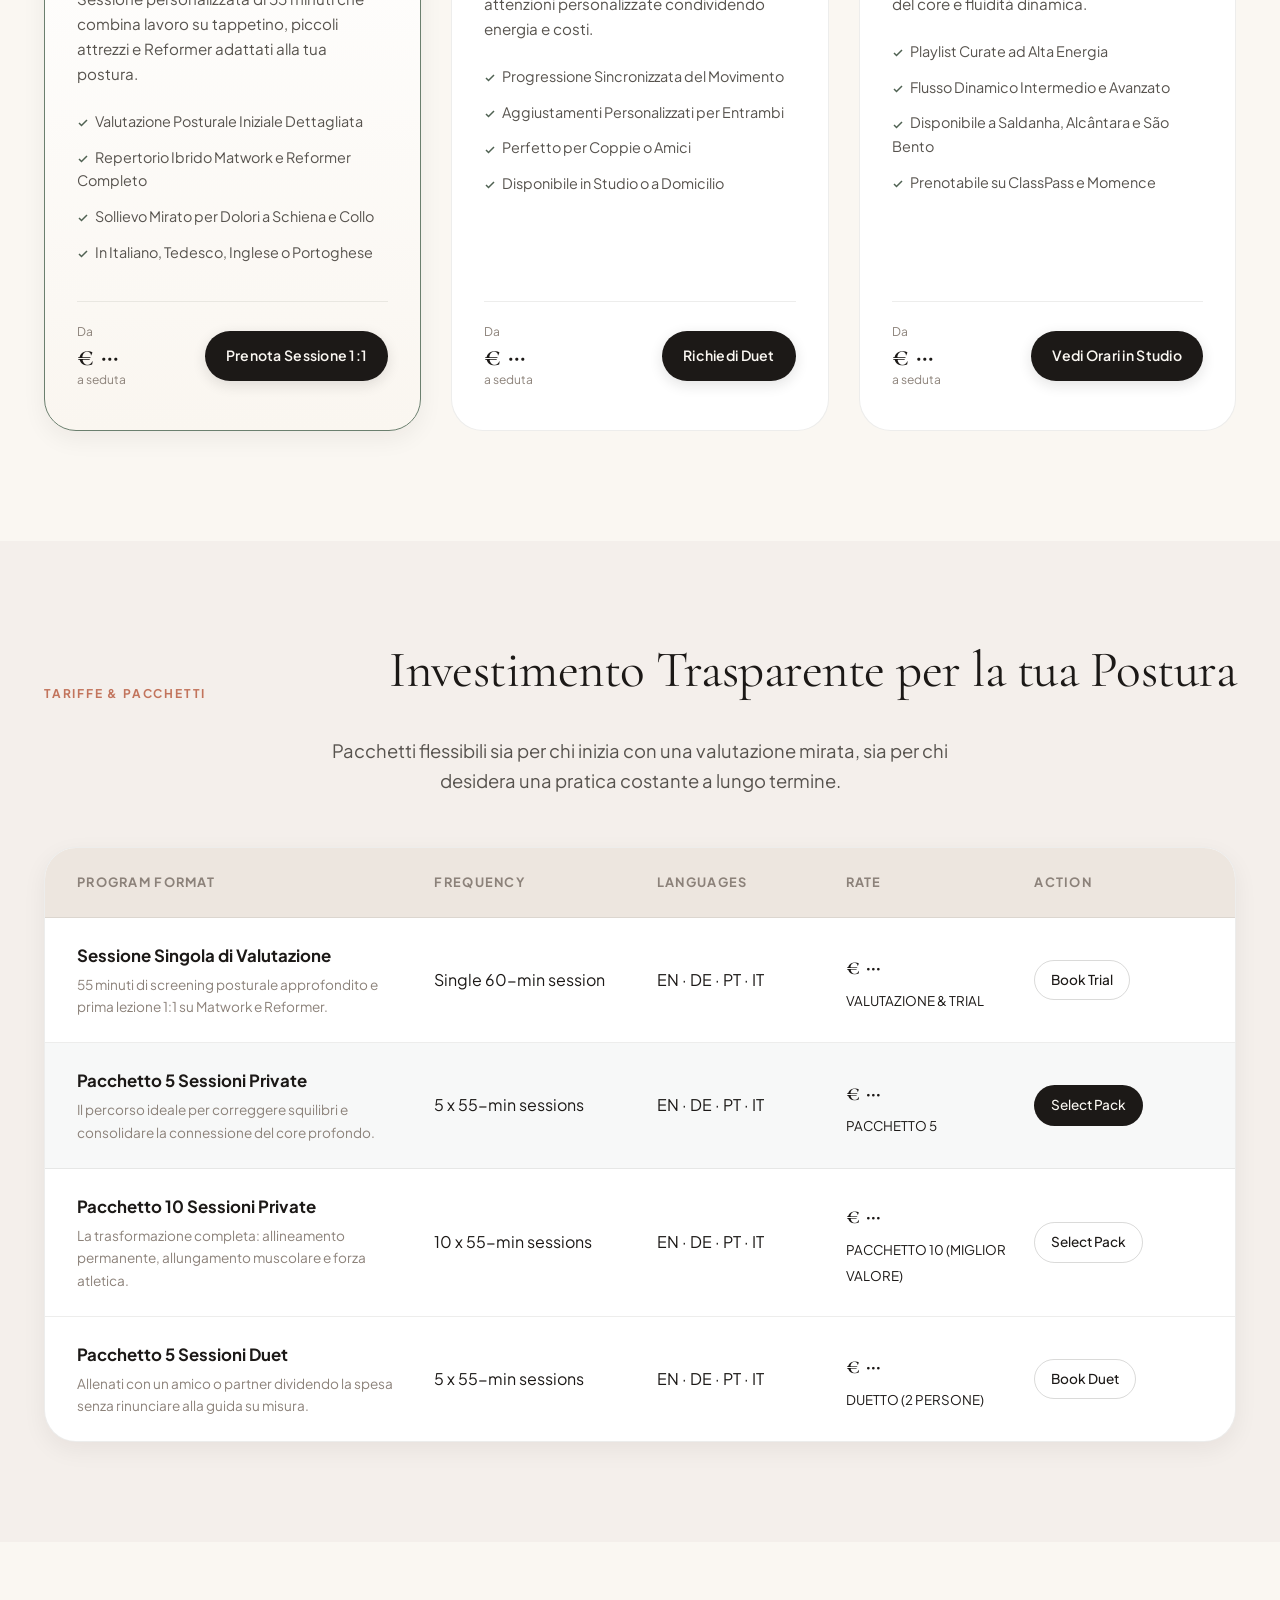
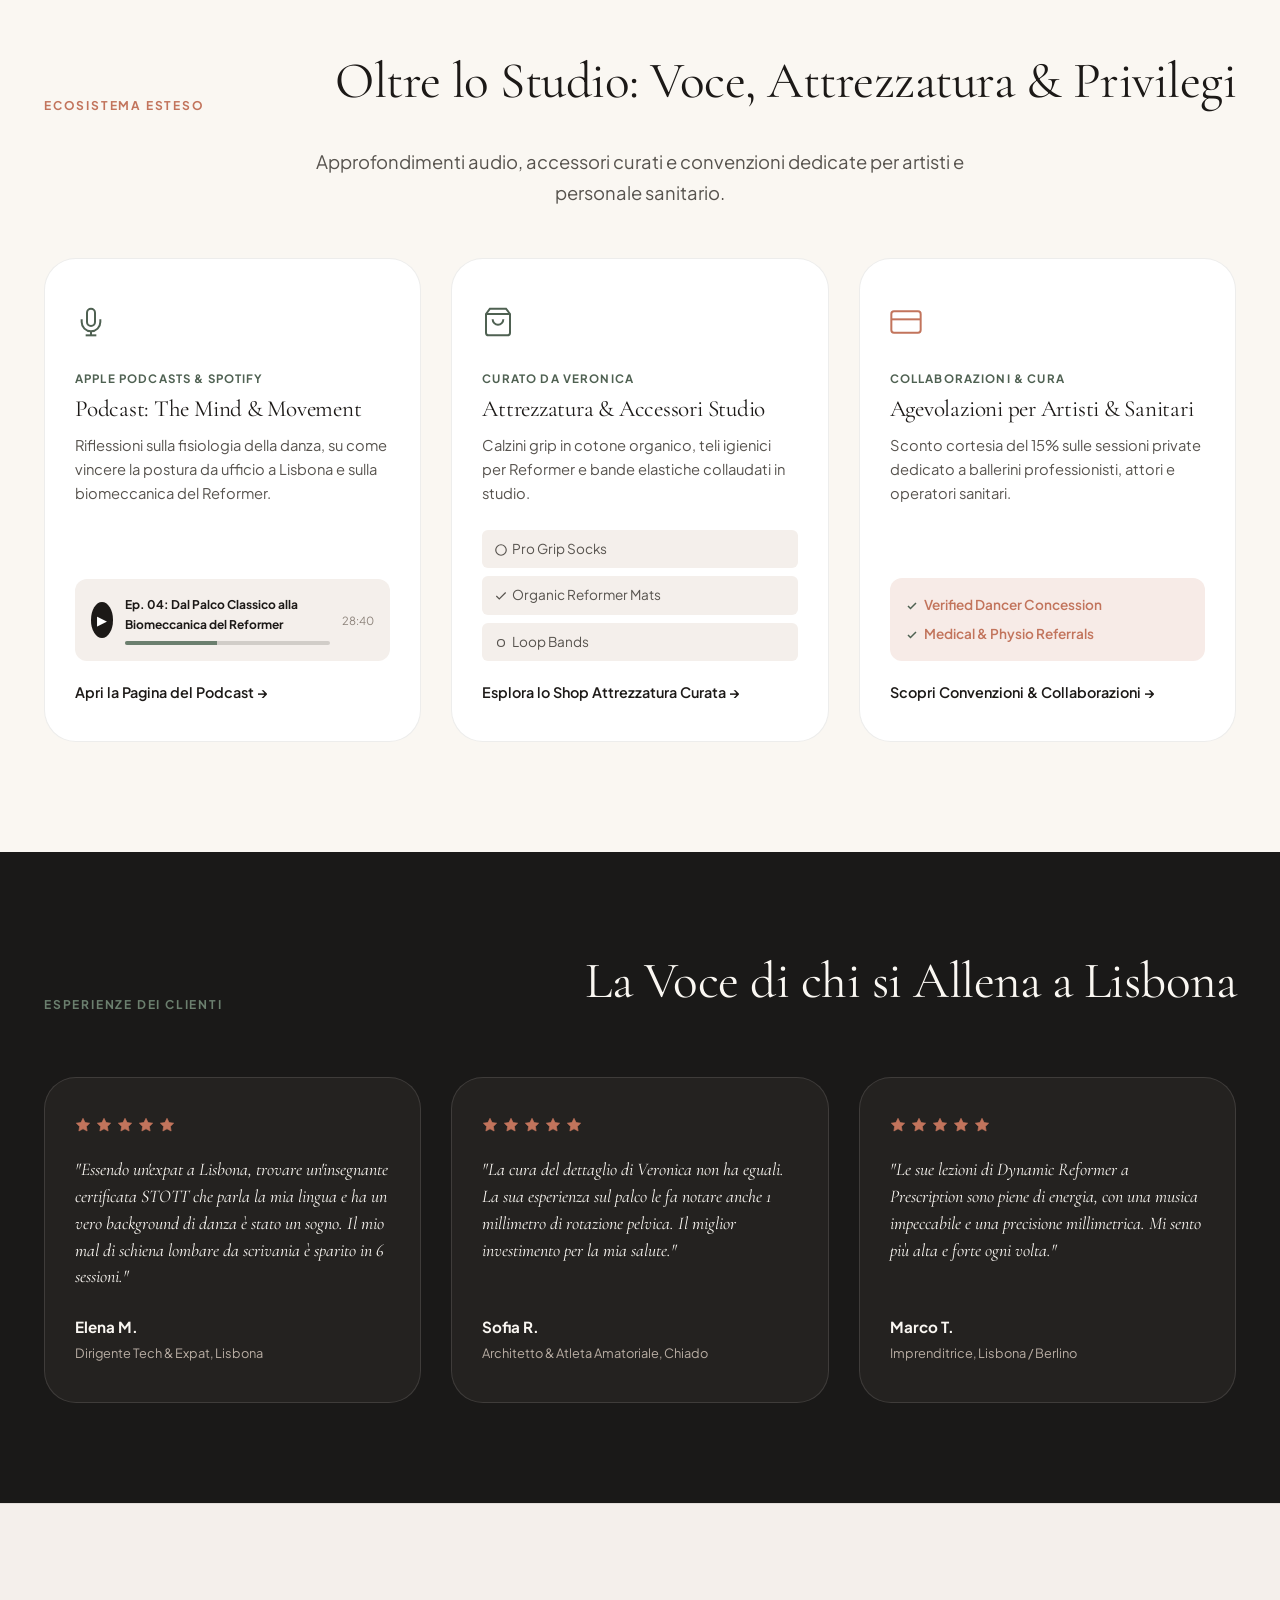
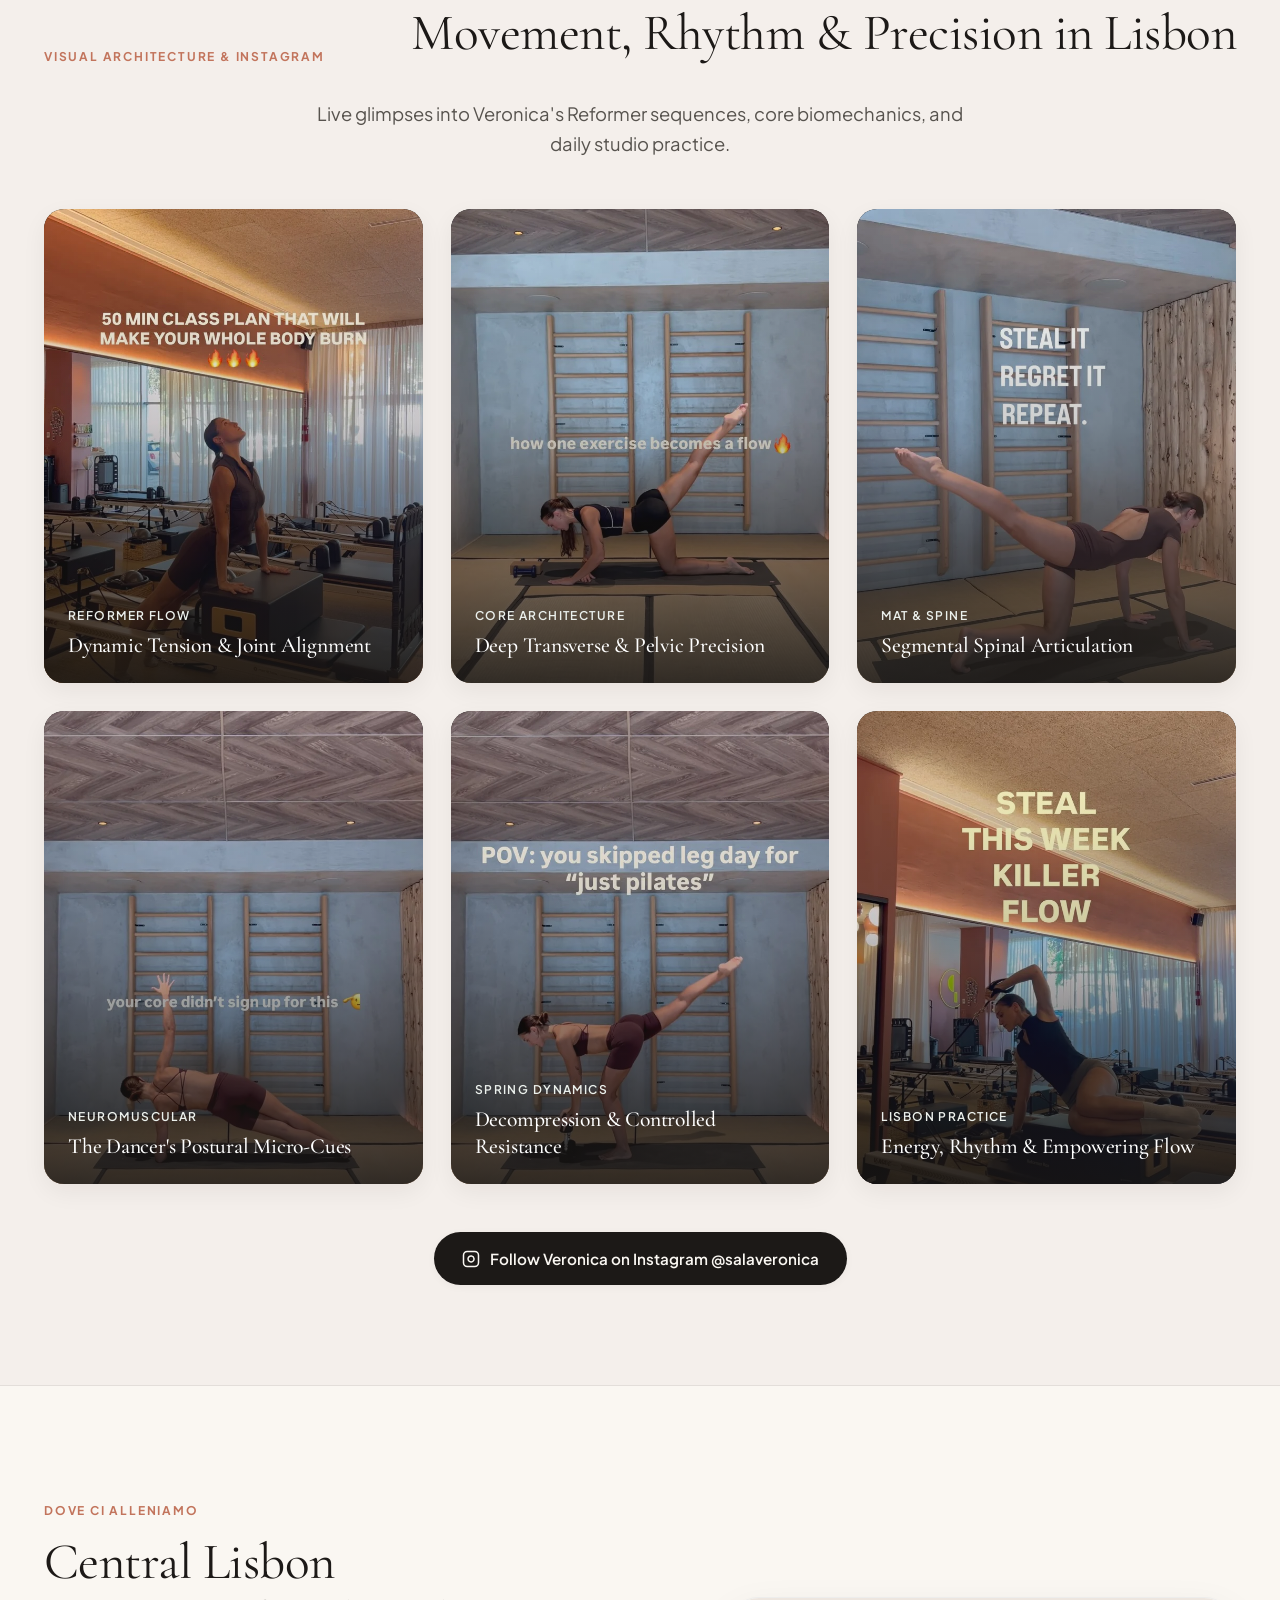
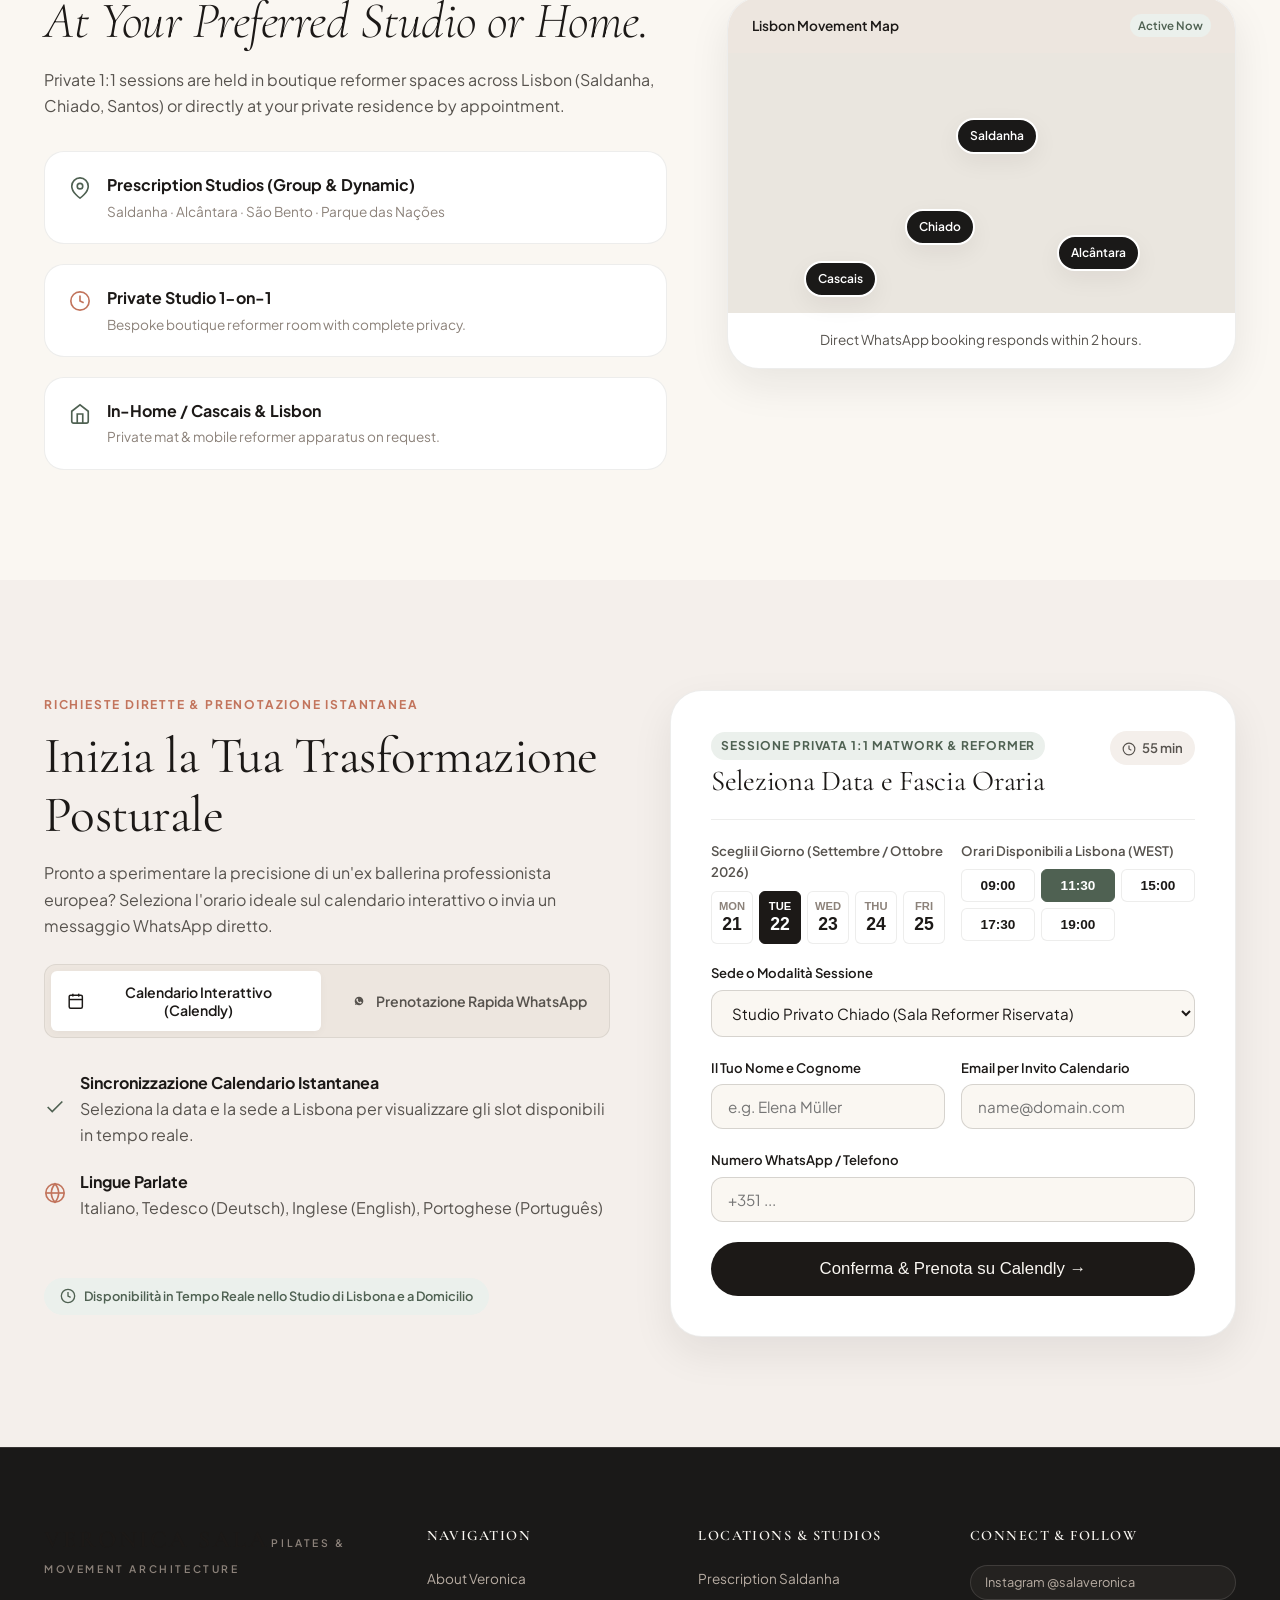
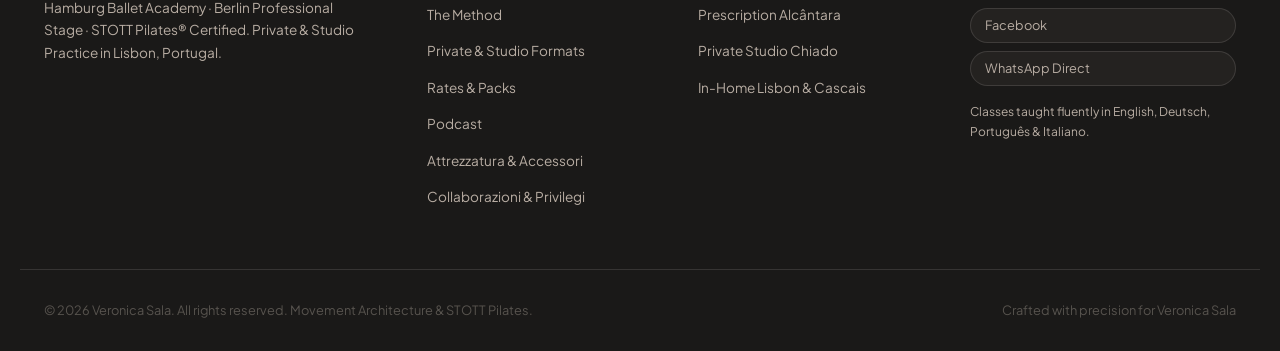
==== commit e9b37d44: "Wrapper fisso unificato fixed-top-nav-root con stili inline anti-cache nel head per garantire la tes" ====
--- a/index.html
+++ b/index.html
@@ -11,11 +11,92 @@
   <link rel="preconnect" href="https://fonts.gstatic.com" crossorigin>
   <link href="https://fonts.googleapis.com/css2?family=Cormorant+Garamond:ital,wght@0,300;0,400;0,600;1,400;1,600&family=Plus+Jakarta+Sans:wght@300;400;500;600;700&display=swap" rel="stylesheet">
   
-  <link rel="stylesheet" href="style.css?v=12.0">
+  <link rel="stylesheet" href="style.css?v=13.0">
+
+  <style id="fixedHeaderCoreStyles">
+    html, body {
+      margin: 0 !important;
+      padding: 0 !important;
+      width: 100% !important;
+      max-width: 100% !important;
+      box-sizing: border-box !important;
+    }
+    body, .subpage-body {
+      padding-top: 110px !important;
+    }
+    .fixed-top-nav-root {
+      position: fixed !important;
+      top: 0 !important;
+      left: 0 !important;
+      right: 0 !important;
+      width: 100% !important;
+      z-index: 9999999 !important;
+      box-shadow: 0 4px 20px rgba(28, 25, 23, 0.08) !important;
+    }
+    .announcement-bar {
+      width: 100% !important;
+      height: 36px !important;
+      background-color: #1A1918 !important;
+      display: flex !important;
+      align-items: center !important;
+      padding: 0 24px !important;
+      box-sizing: border-box !important;
+      border-bottom: 1px solid rgba(255, 255, 255, 0.1) !important;
+    }
+    .announcement-inner {
+      display: flex !important;
+      justify-content: space-between !important;
+      align-items: center !important;
+      width: 100% !important;
+      max-width: 1240px !important;
+      margin: 0 auto !important;
+    }
+    .site-header {
+      width: 100% !important;
+      height: 74px !important;
+      background: rgba(250, 247, 242, 0.98) !important;
+      backdrop-filter: blur(20px) !important;
+      -webkit-backdrop-filter: blur(20px) !important;
+      border-bottom: 1px solid rgba(28, 25, 23, 0.12) !important;
+      display: flex !important;
+      align-items: center !important;
+      padding: 0 24px !important;
+      box-sizing: border-box !important;
+    }
+    .site-header .container,
+    .site-header .header-inner {
+      display: flex !important;
+      justify-content: space-between !important;
+      align-items: center !important;
+      width: 100% !important;
+      max-width: 1240px !important;
+      margin: 0 auto !important;
+      padding: 0 !important;
+    }
+    @media (max-width: 768px) {
+      body, .subpage-body {
+        padding-top: 98px !important;
+        padding-bottom: 74px !important;
+      }
+      .announcement-bar {
+        height: 34px !important;
+        padding: 0 12px !important;
+      }
+      .site-header {
+        height: 64px !important;
+        padding: 0 14px !important;
+      }
+      .main-nav {
+        display: none !important;
+      }
+    }
+  </style>
+
 </head>
 <body>
 
-  <!-- TOP BAR / LANGUAGE SWITCHER -->
+  <div class="fixed-top-nav-root">
+<!-- TOP BAR / LANGUAGE SWITCHER -->
   <aside class="announcement-bar">
     <div class="container announcement-inner">
       <div class="announcement-badge">
@@ -60,6 +141,7 @@
       </div>
     </div>
   </header>
+  </div>
 
   <!-- MAIN HERO SECTION -->
   <main>
@@ -844,7 +926,7 @@
     </div>
   </footer>
 
-  <script src="app.js?v=12.0"></script>
+  <script src="app.js?v=13.0"></script>
 
   <!-- MOBILE FLOATING ACTION BAR -->
   <nav class="mobile-bottom-bar" aria-label="Mobile Navigation">
--- a/style.css
+++ b/style.css
@@ -4252,3 +4252,131 @@
     font-size: 0.8rem !important;
   }
 }
+
+/* ==========================================================================
+   UNIFIED LUXURY FIXED HEADER & MOBILE SYSTEM (v13.0)
+   ========================================================================== */
+.fixed-top-nav-root {
+  position: fixed !important;
+  top: 0 !important;
+  left: 0 !important;
+  right: 0 !important;
+  width: 100% !important;
+  z-index: 9999999 !important;
+  pointer-events: auto !important;
+}
+
+.announcement-bar {
+  background-color: #1A1918 !important;
+  color: var(--text-inverse-muted) !important;
+  font-size: 0.8rem !important;
+  height: 36px !important;
+  display: flex !important;
+  align-items: center !important;
+  border-bottom: 1px solid rgba(255, 255, 255, 0.1) !important;
+  padding: 0 24px !important;
+  box-sizing: border-box !important;
+}
+
+.site-header {
+  height: 74px !important;
+  background: rgba(250, 247, 242, 0.98) !important;
+  backdrop-filter: blur(20px) !important;
+  -webkit-backdrop-filter: blur(20px) !important;
+  border-bottom: 1px solid var(--border-medium) !important;
+  box-shadow: 0 4px 20px rgba(28, 25, 23, 0.08) !important;
+  display: flex !important;
+  align-items: center !important;
+  padding: 0 24px !important;
+  box-sizing: border-box !important;
+}
+
+.main-nav ul {
+  display: flex !important;
+  gap: 22px !important;
+  list-style: none !important;
+  align-items: center !important;
+}
+
+.main-nav a {
+  font-size: 0.88rem !important;
+  font-weight: 600 !important;
+  color: var(--text-secondary) !important;
+  text-decoration: none !important;
+  padding: 6px 2px !important;
+  position: relative !important;
+  transition: color 0.2s ease !important;
+}
+
+.main-nav a:hover,
+.main-nav a.active {
+  color: var(--text-primary) !important;
+}
+
+.main-nav a:hover::after,
+.main-nav a.active::after {
+  content: '' !important;
+  position: absolute !important;
+  bottom: 0 !important;
+  left: 0 !important;
+  right: 0 !important;
+  height: 2px !important;
+  background-color: var(--accent-terra) !important;
+  border-radius: 99px !important;
+}
+
+.header-actions {
+  display: flex !important;
+  align-items: center !important;
+  gap: 10px !important;
+}
+
+.header-actions .btn-outline {
+  font-size: 0.82rem !important;
+  padding: 8px 16px !important;
+  border-radius: 99px !important;
+}
+
+.header-actions .btn-primary {
+  display: inline-flex !important;
+  align-items: center !important;
+  gap: 6px !important;
+  font-size: 0.82rem !important;
+  padding: 8px 18px !important;
+  border-radius: 99px !important;
+  background-color: var(--text-primary) !important;
+  color: #FFFFFF !important;
+  box-shadow: 0 3px 12px rgba(28, 25, 23, 0.15) !important;
+  text-decoration: none !important;
+}
+
+.header-actions .btn-primary svg {
+  fill: #25D366 !important;
+}
+
+@media (max-width: 768px) {
+  body, .subpage-body {
+    padding-top: 98px !important;
+    padding-bottom: 74px !important;
+  }
+  .announcement-bar {
+    height: 34px !important;
+    padding: 0 12px !important;
+  }
+  .site-header {
+    height: 64px !important;
+    padding: 0 14px !important;
+  }
+  .main-nav {
+    display: none !important;
+  }
+  .logo-title {
+    font-size: 1.32rem !important;
+    font-weight: 700 !important;
+  }
+  .logo-subtitle {
+    font-size: 0.6rem !important;
+    font-weight: 700 !important;
+    color: var(--accent-terra) !important;
+  }
+}
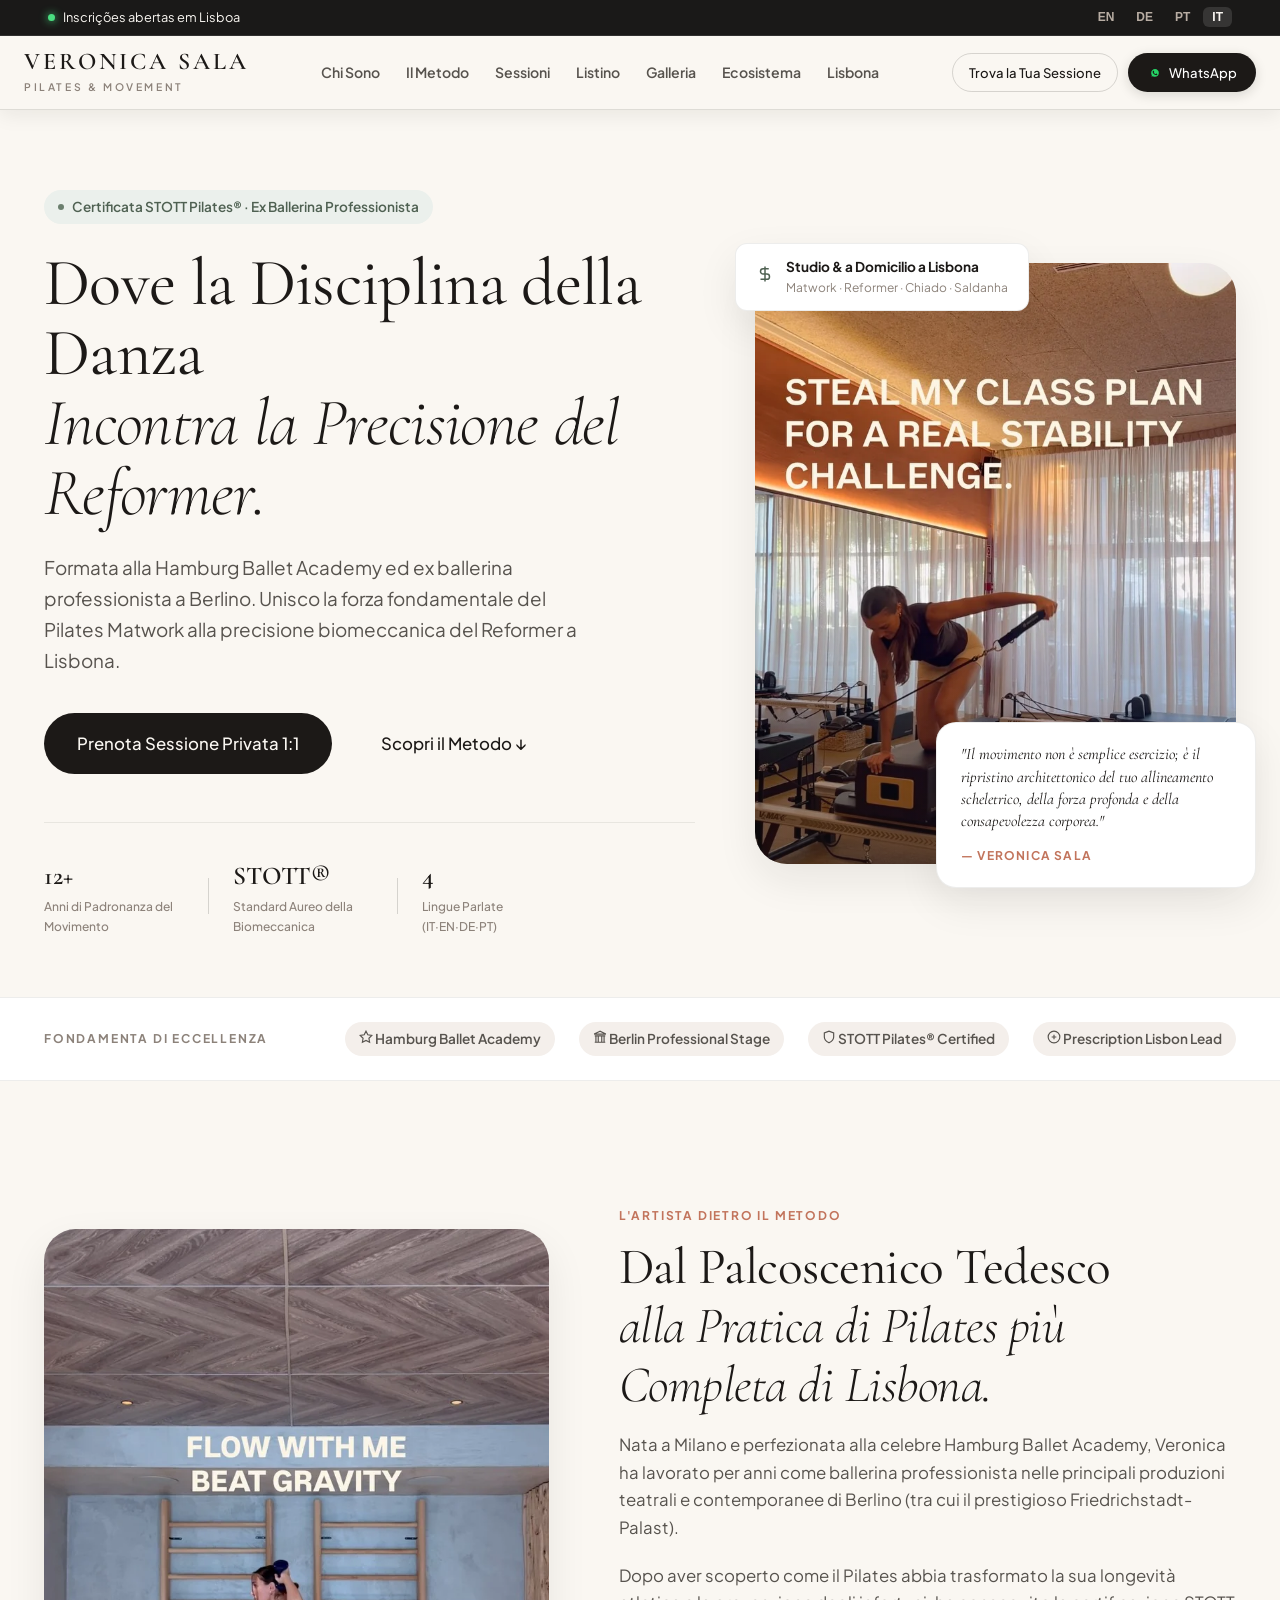
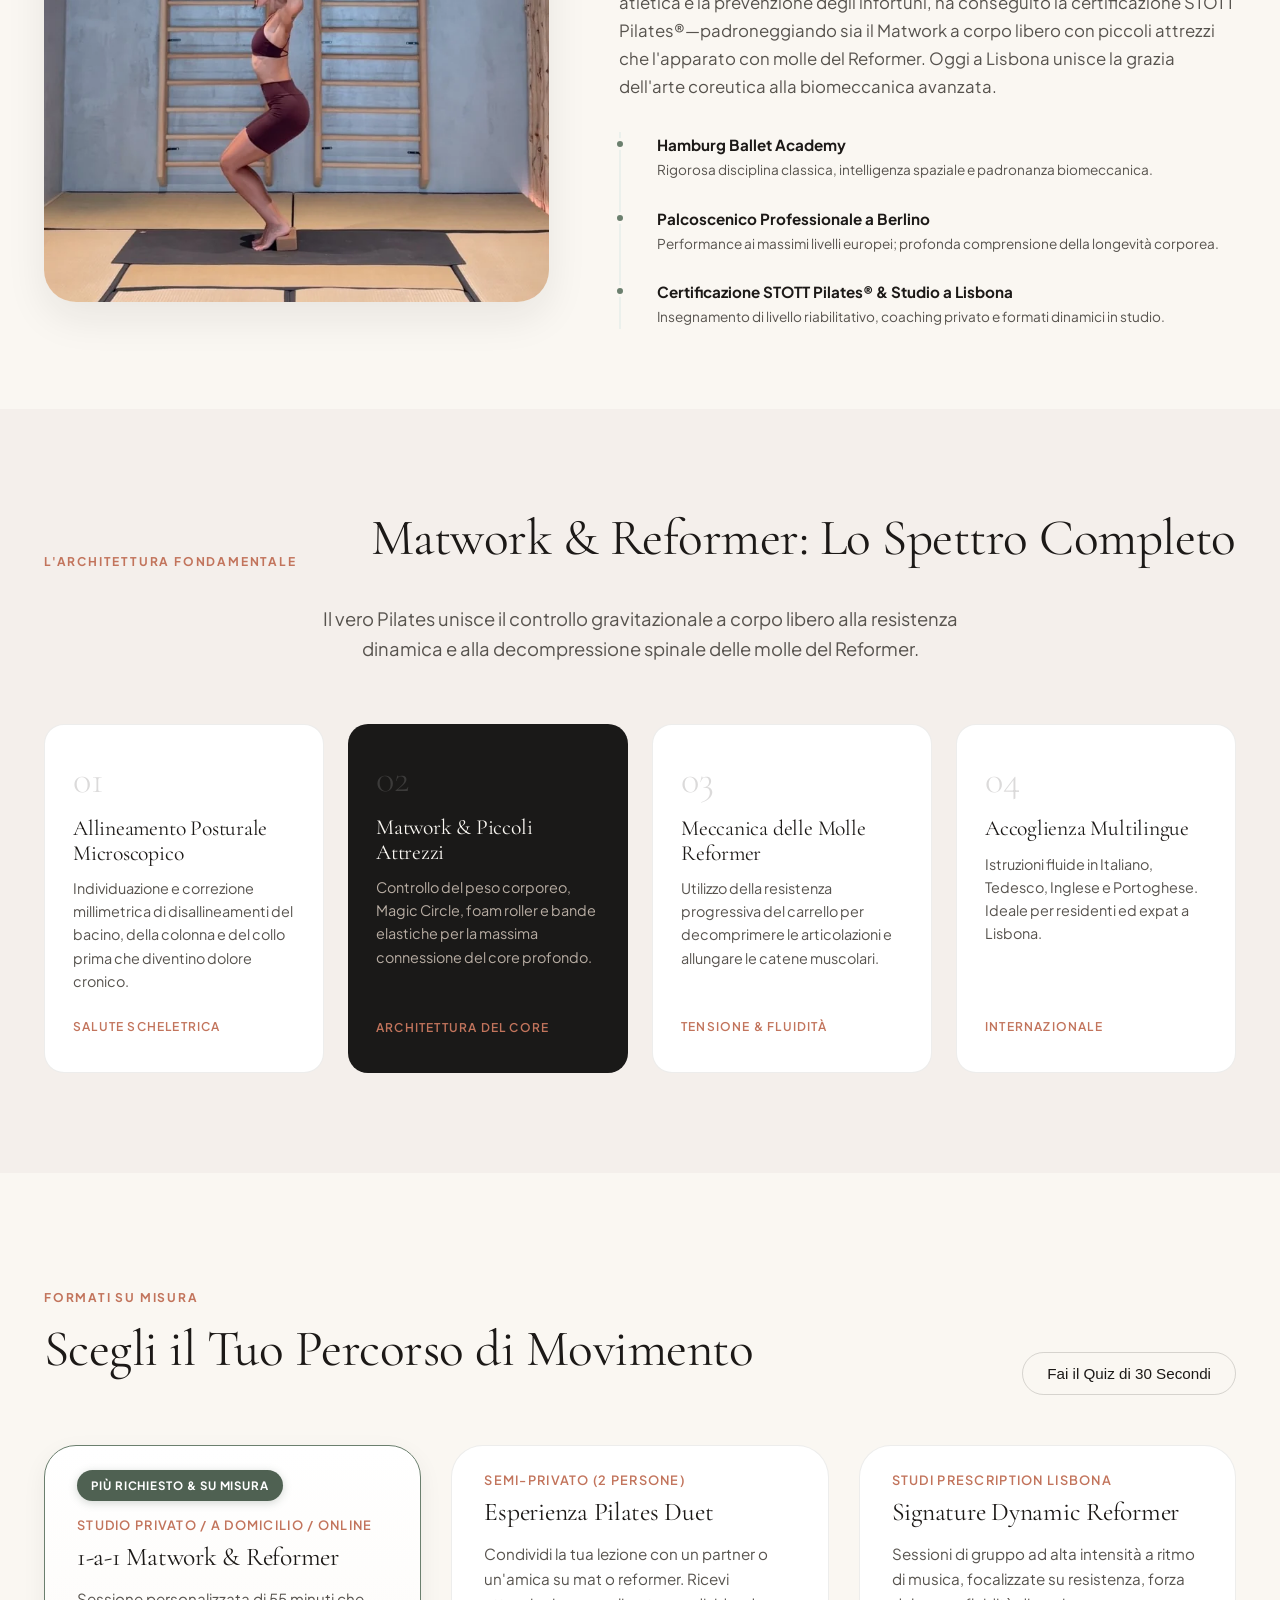
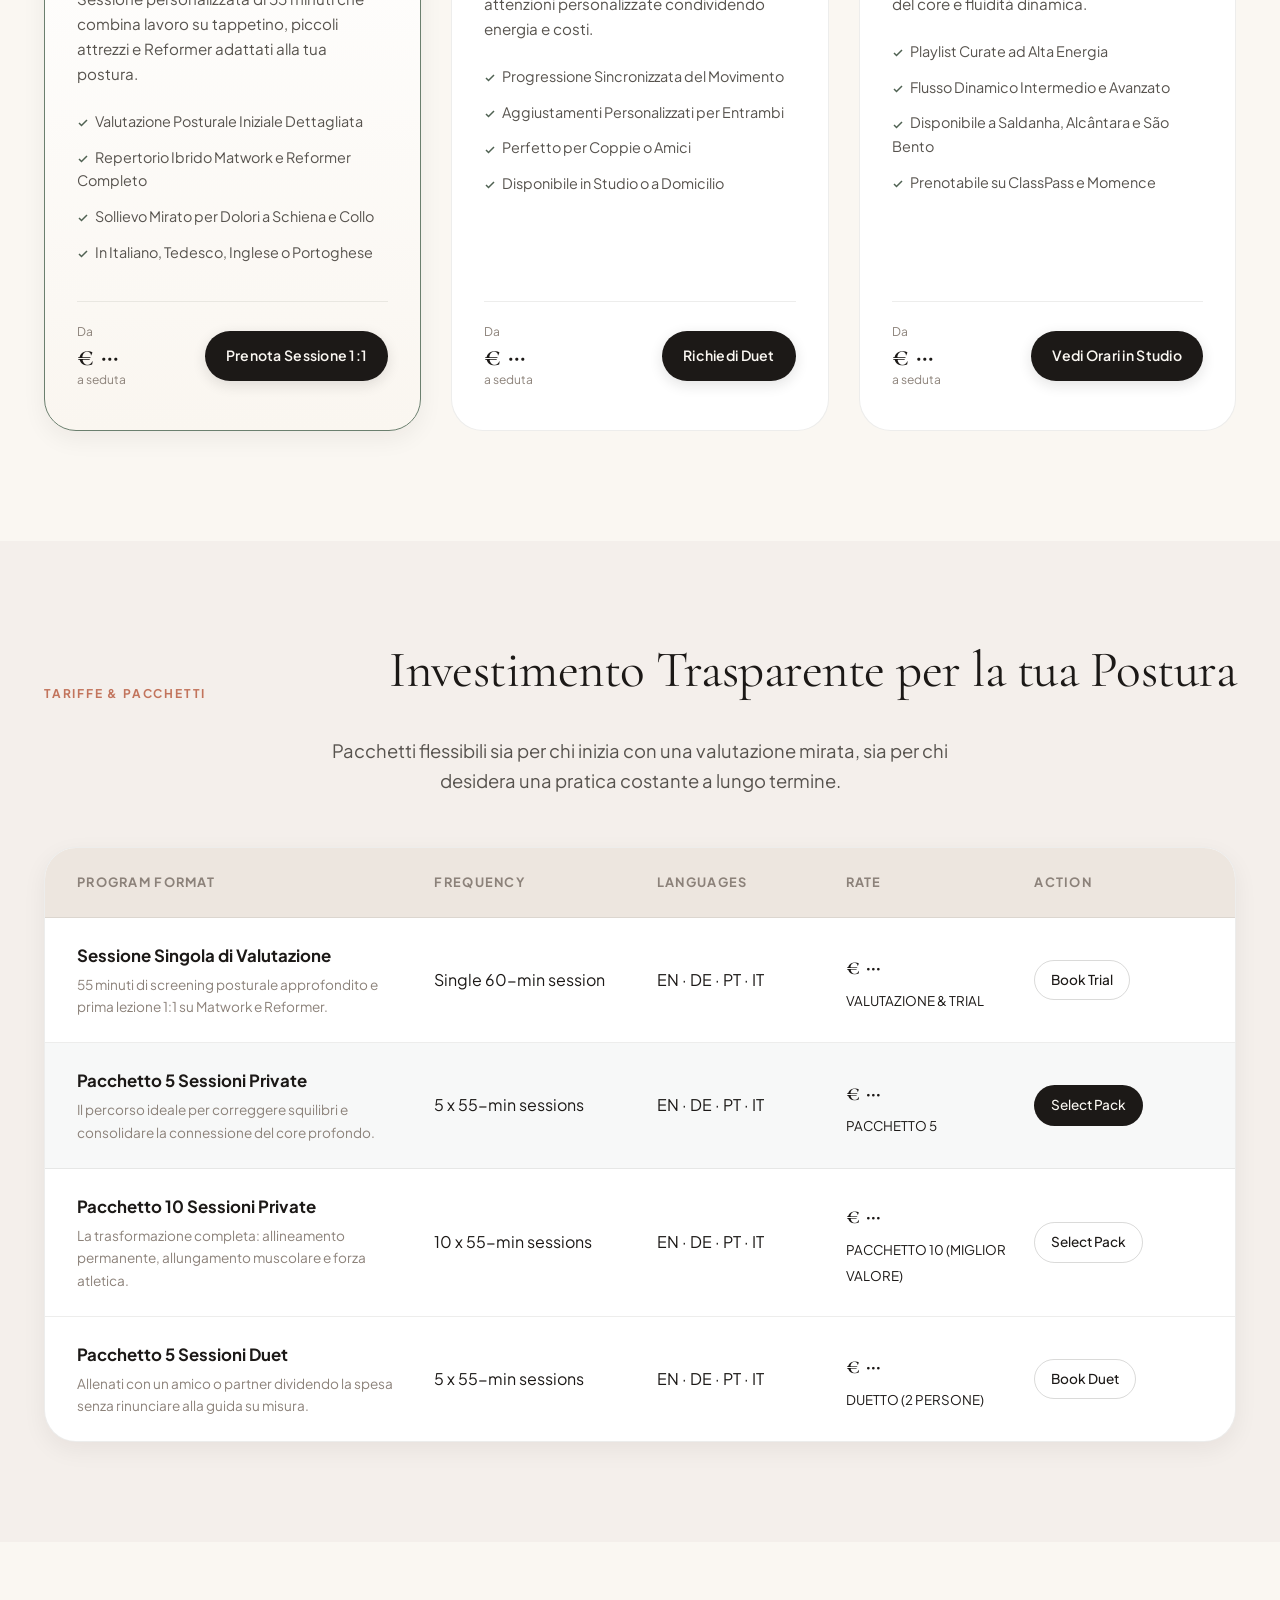
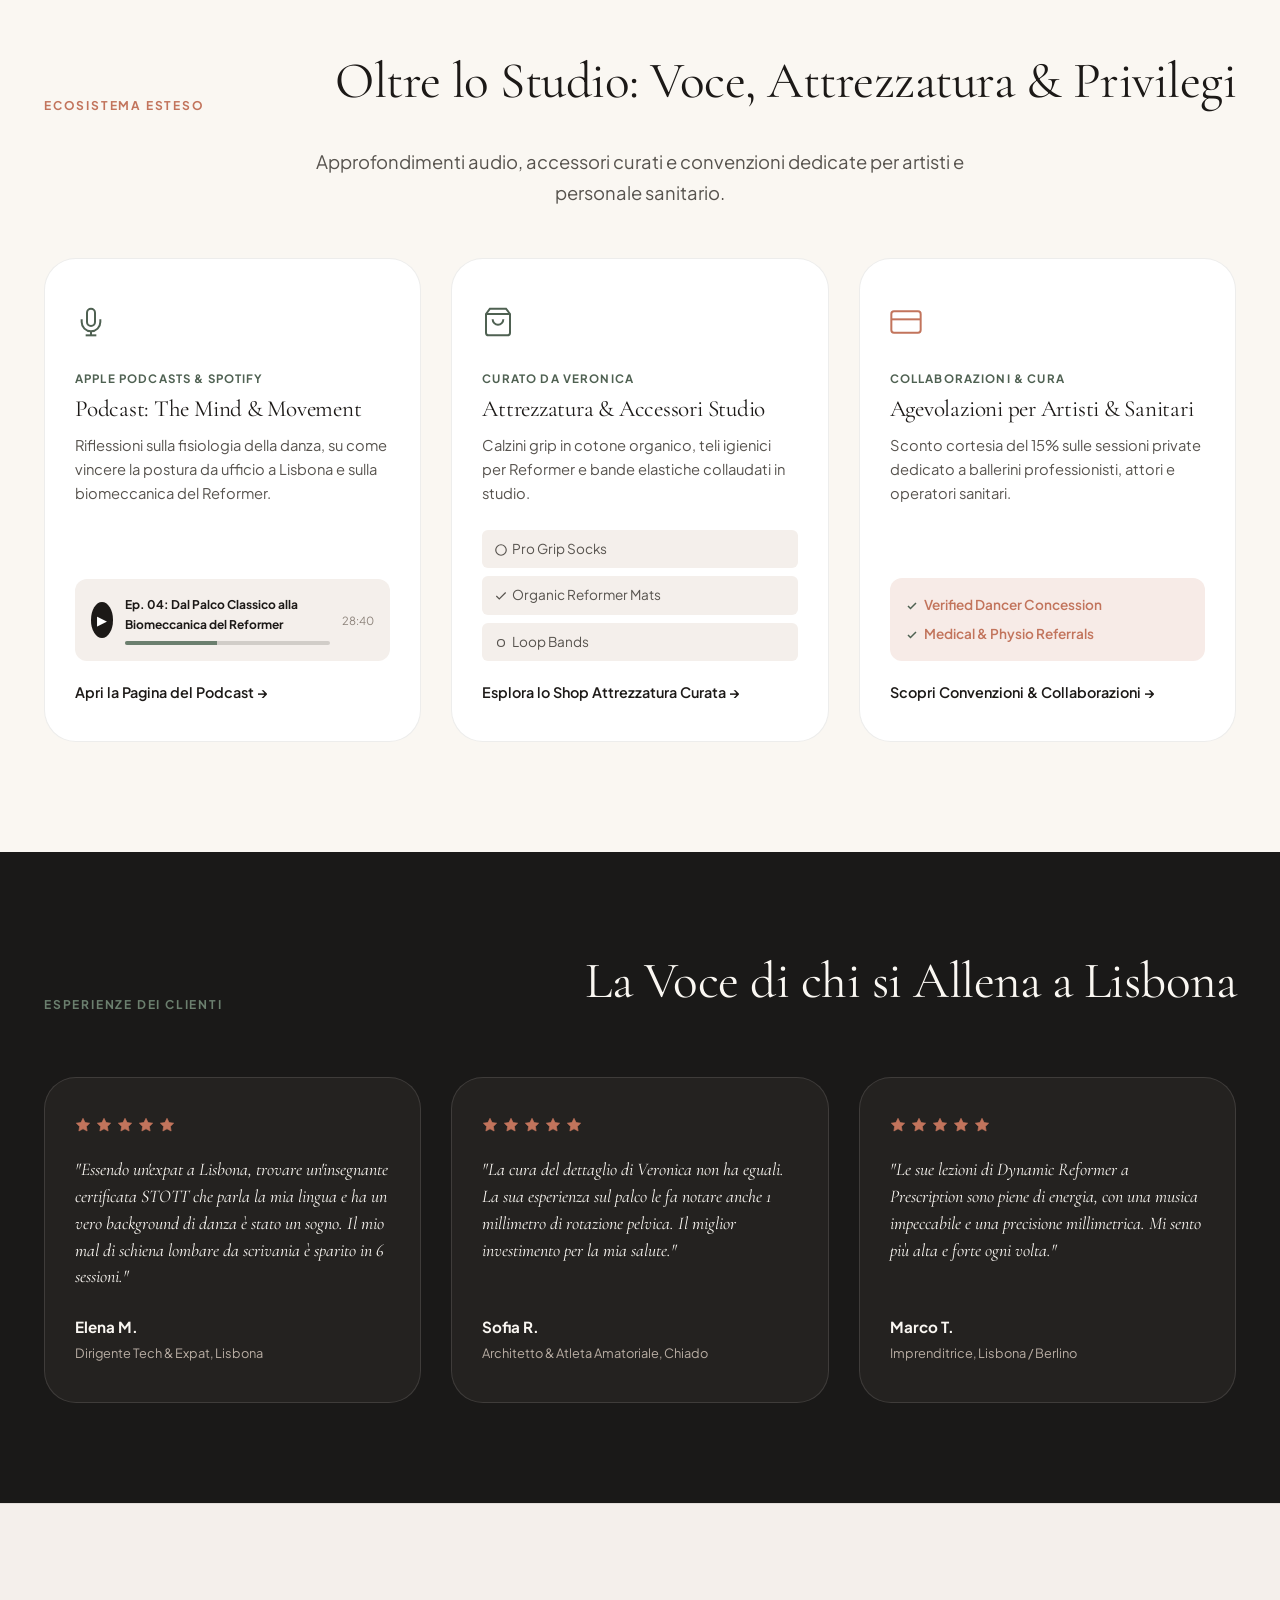
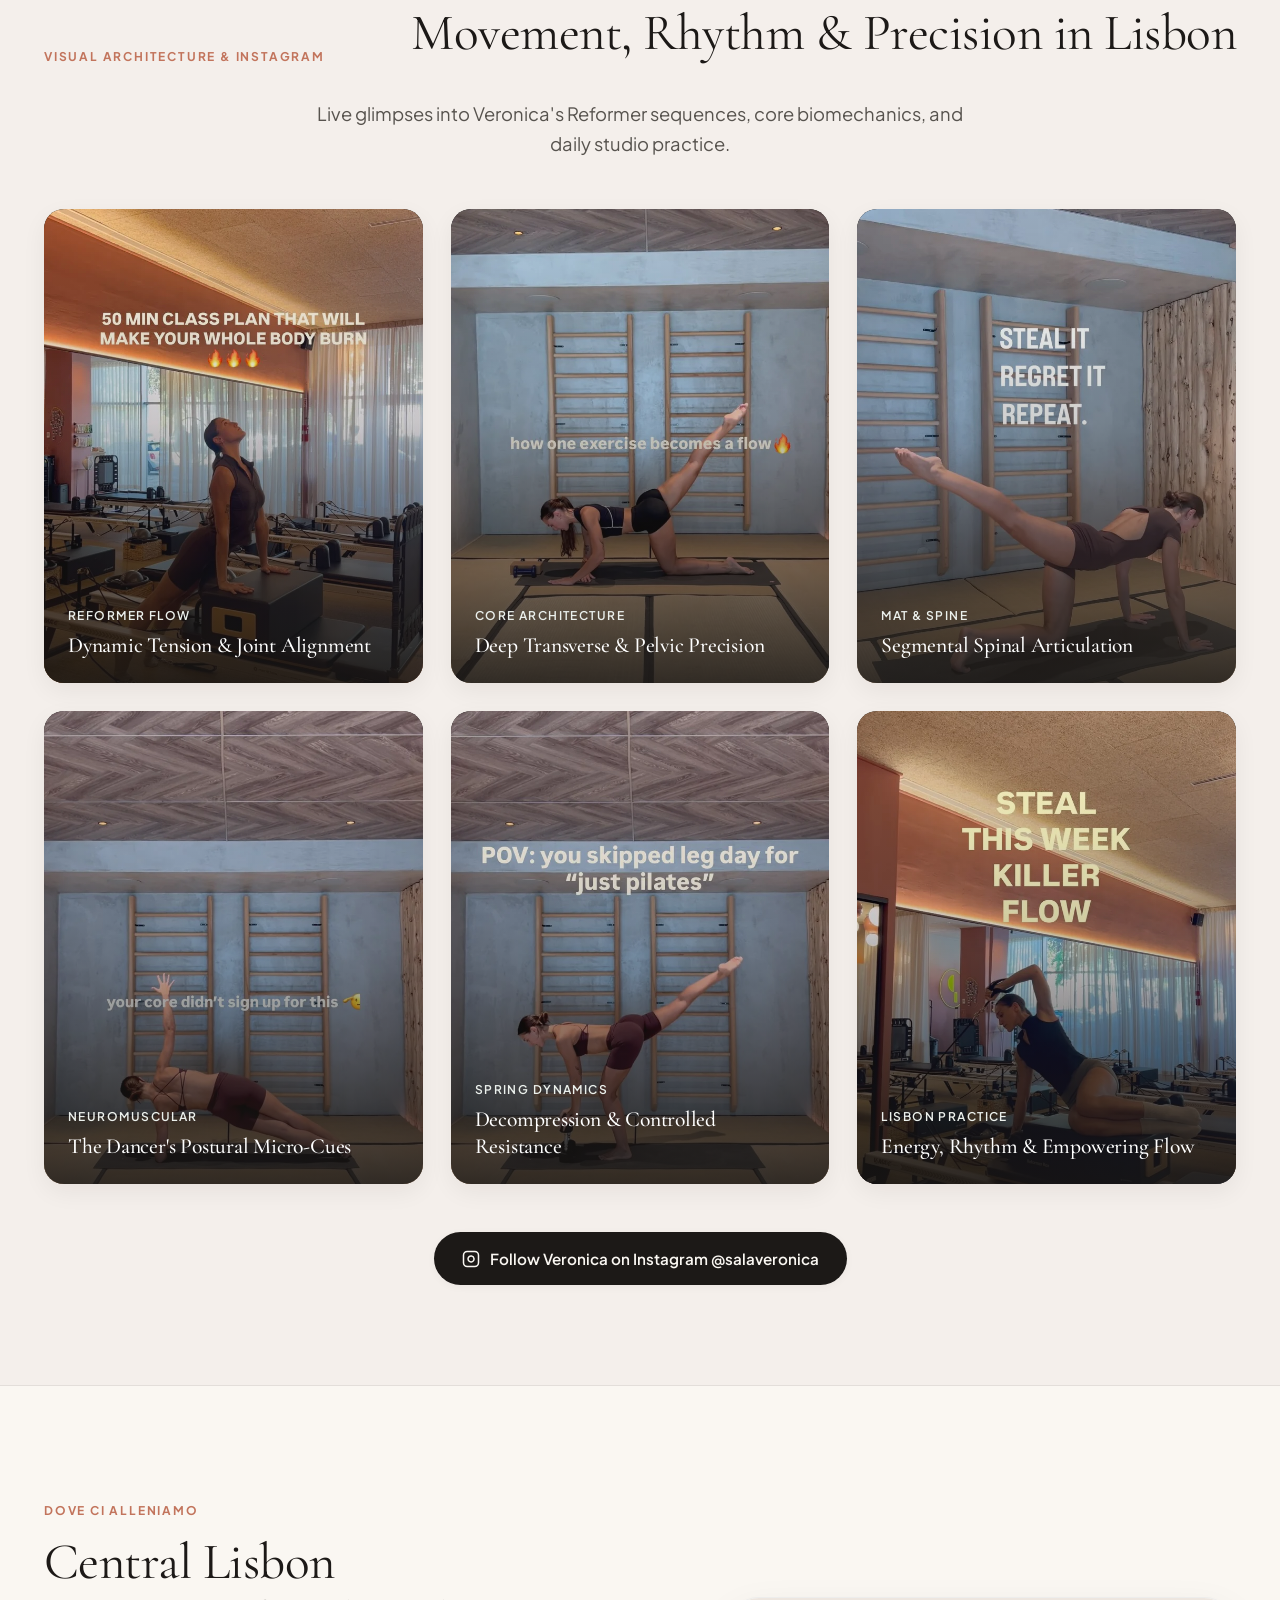
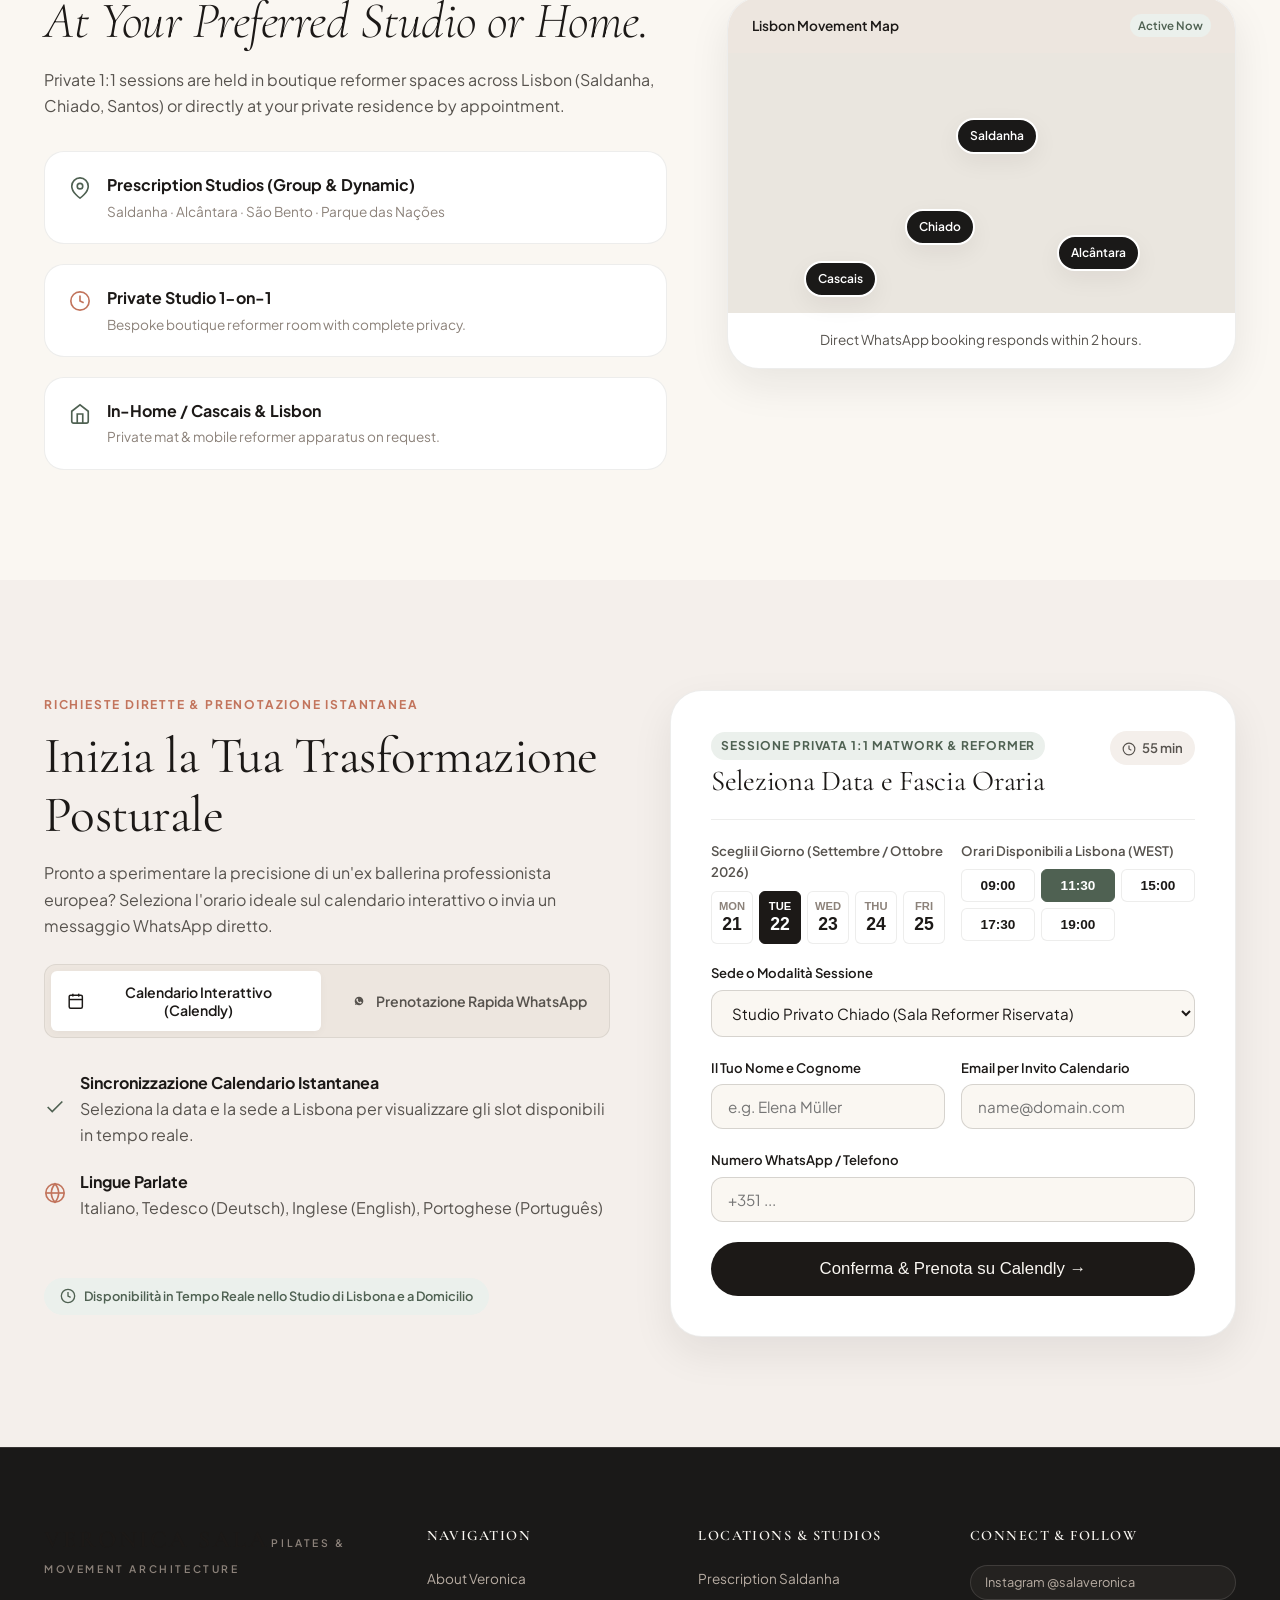
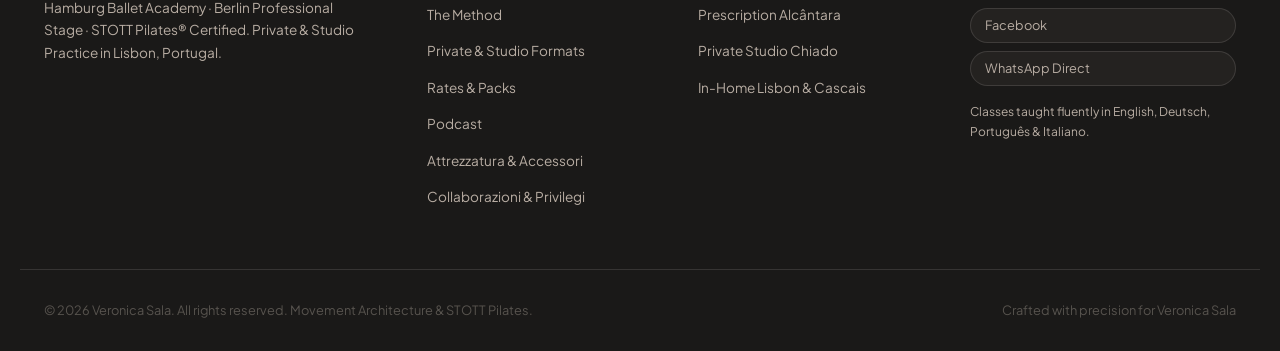
==== commit aee0cccb: "Sostituito bottone in alto da Prenota a WhatsApp in shop, podcast e collaborazioni e ottimizzata la " ====
--- a/index.html
+++ b/index.html
@@ -11,7 +11,7 @@
   <link rel="preconnect" href="https://fonts.gstatic.com" crossorigin>
   <link href="https://fonts.googleapis.com/css2?family=Cormorant+Garamond:ital,wght@0,300;0,400;0,600;1,400;1,600&family=Plus+Jakarta+Sans:wght@300;400;500;600;700&display=swap" rel="stylesheet">
   
-  <link rel="stylesheet" href="style.css?v=13.0">
+  <link rel="stylesheet" href="style.css?v=15.0">
 
   <style id="fixedHeaderCoreStyles">
     html, body {
@@ -101,7 +101,7 @@
     <div class="container announcement-inner">
       <div class="announcement-badge">
         <span class="pulse-dot"></span>
-        <span data-i18n="announcement_text">Now Booking Autumn Private Sessions in Lisbon & Studio Classes</span>
+        <span data-i18n="announcement_text">Aperte le prenotazioni private a Lisbona</span>
       </div>
       <div class="lang-switcher" aria-label="Language selector">
         <button class="lang-btn active" data-lang="en">EN</button>
@@ -926,7 +926,7 @@
     </div>
   </footer>
 
-  <script src="app.js?v=13.0"></script>
+  <script src="app.js?v=15.0"></script>
 
   <!-- MOBILE FLOATING ACTION BAR -->
   <nav class="mobile-bottom-bar" aria-label="Mobile Navigation">
--- a/style.css
+++ b/style.css
@@ -4380,3 +4380,88 @@
     color: var(--accent-terra) !important;
   }
 }
+
+/* ==========================================================================
+   MOBILE ANNOUNCEMENT BAR & SUBPAGE HEADER ACTIONS PERFECT FIT (v15.0)
+   ========================================================================== */
+@media (max-width: 768px) {
+  .announcement-bar {
+    height: 34px !important;
+    padding: 0 8px !important;
+    display: flex !important;
+    align-items: center !important;
+    justify-content: space-between !important;
+    overflow: hidden !important;
+    box-sizing: border-box !important;
+  }
+
+  .announcement-inner {
+    display: flex !important;
+    flex-direction: row !important;
+    justify-content: space-between !important;
+    align-items: center !important;
+    width: 100% !important;
+    gap: 4px !important;
+    padding: 0 !important;
+  }
+
+  .announcement-badge {
+    display: inline-flex !important;
+    align-items: center !important;
+    gap: 5px !important;
+    font-size: 0.68rem !important;
+    font-weight: 600 !important;
+    color: #FAF7F2 !important;
+    white-space: nowrap !important;
+    overflow: hidden !important;
+    text-overflow: ellipsis !important;
+    flex: 1 1 auto !important;
+    min-width: 0 !important;
+  }
+
+  .pulse-dot {
+    width: 6px !important;
+    height: 6px !important;
+    flex-shrink: 0 !important;
+  }
+
+  .lang-switcher {
+    display: inline-flex !important;
+    flex-shrink: 0 !important;
+    gap: 2px !important;
+  }
+
+  .lang-btn {
+    padding: 2px 4px !important;
+    font-size: 0.64rem !important;
+    font-weight: 700 !important;
+    border-radius: 3px !important;
+    min-width: 22px !important;
+    text-align: center !important;
+  }
+
+  /* Subpage Header Actions Mobile Alignment */
+  .subpage-body .header-actions {
+    display: flex !important;
+    align-items: center !important;
+    gap: 6px !important;
+  }
+
+  .subpage-body .back-home-nav-btn {
+    display: inline-flex !important;
+    align-items: center !important;
+    padding: 6px 10px !important;
+    font-size: 0.74rem !important;
+    font-weight: 600 !important;
+    border-radius: 99px !important;
+  }
+
+  .subpage-body .header-actions .btn-primary {
+    display: inline-flex !important;
+    align-items: center !important;
+    padding: 6px 12px !important;
+    font-size: 0.76rem !important;
+    font-weight: 700 !important;
+    border-radius: 99px !important;
+  }
+}
